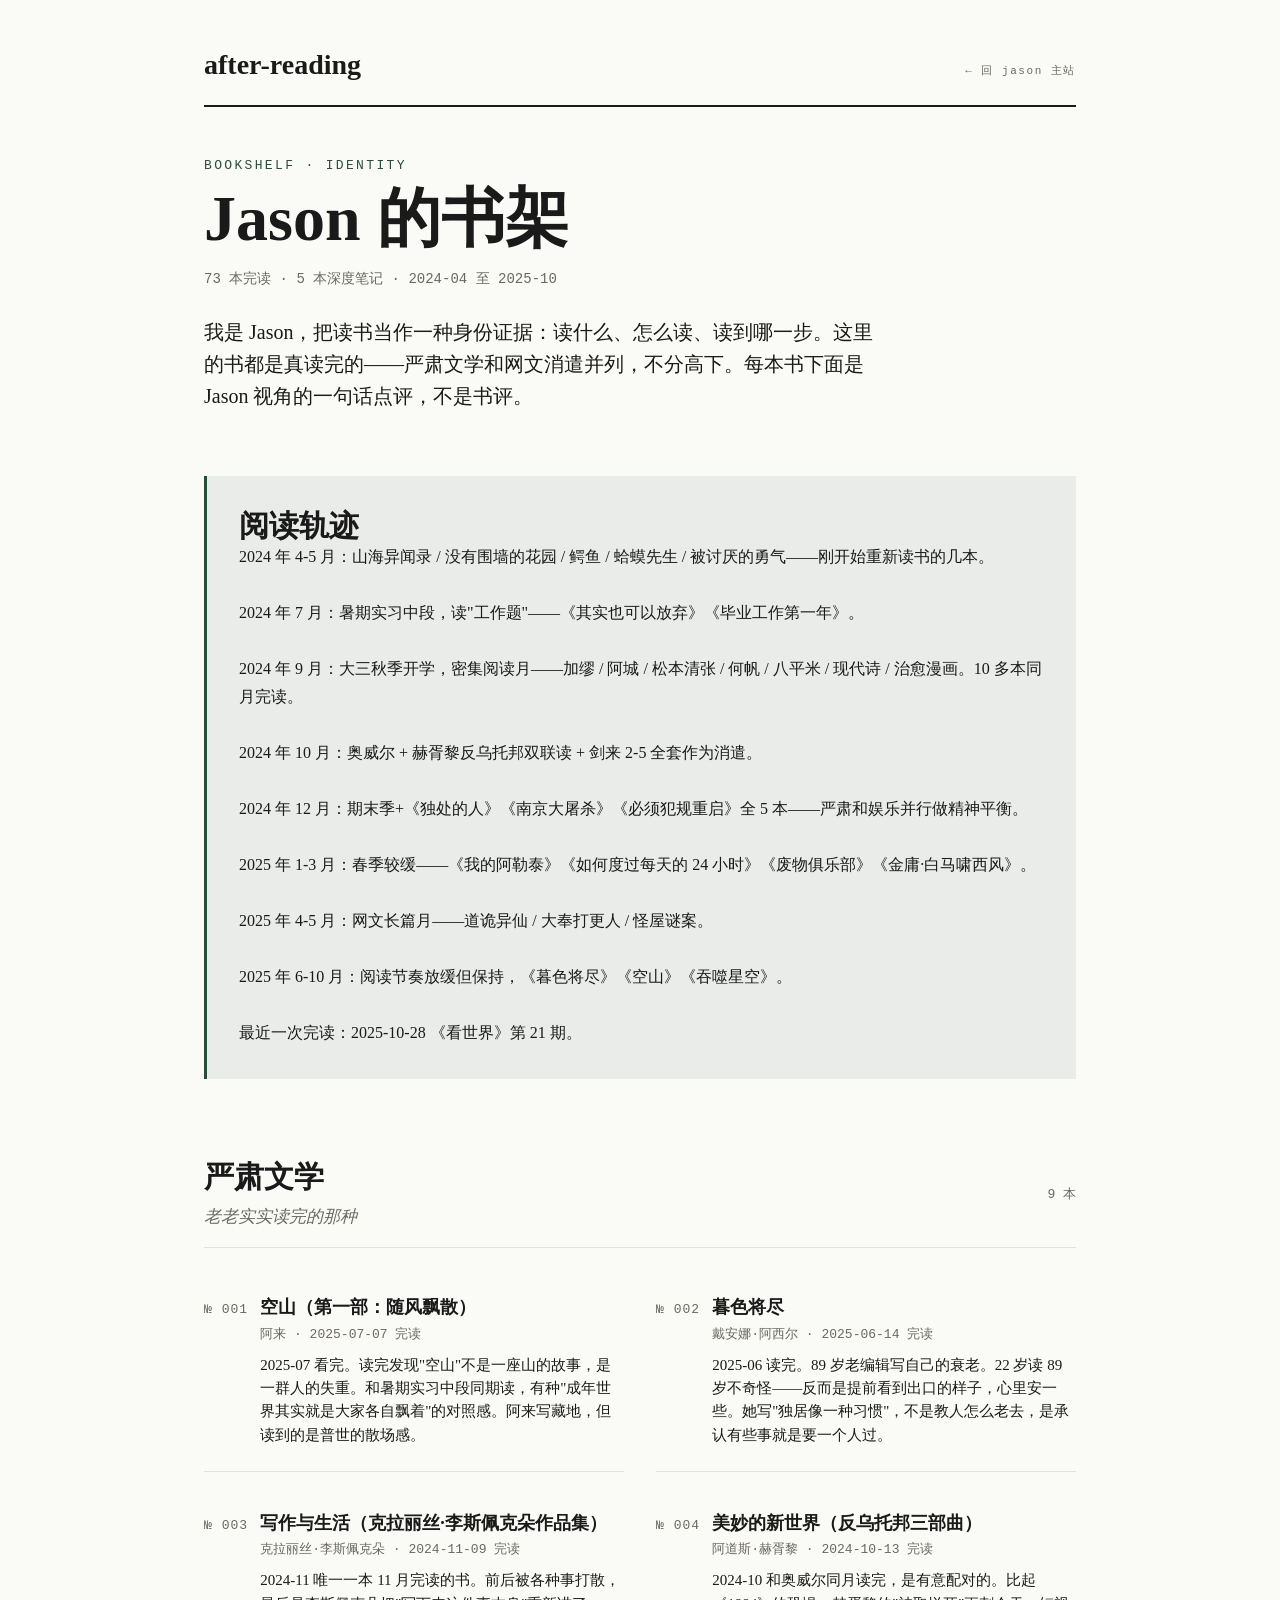
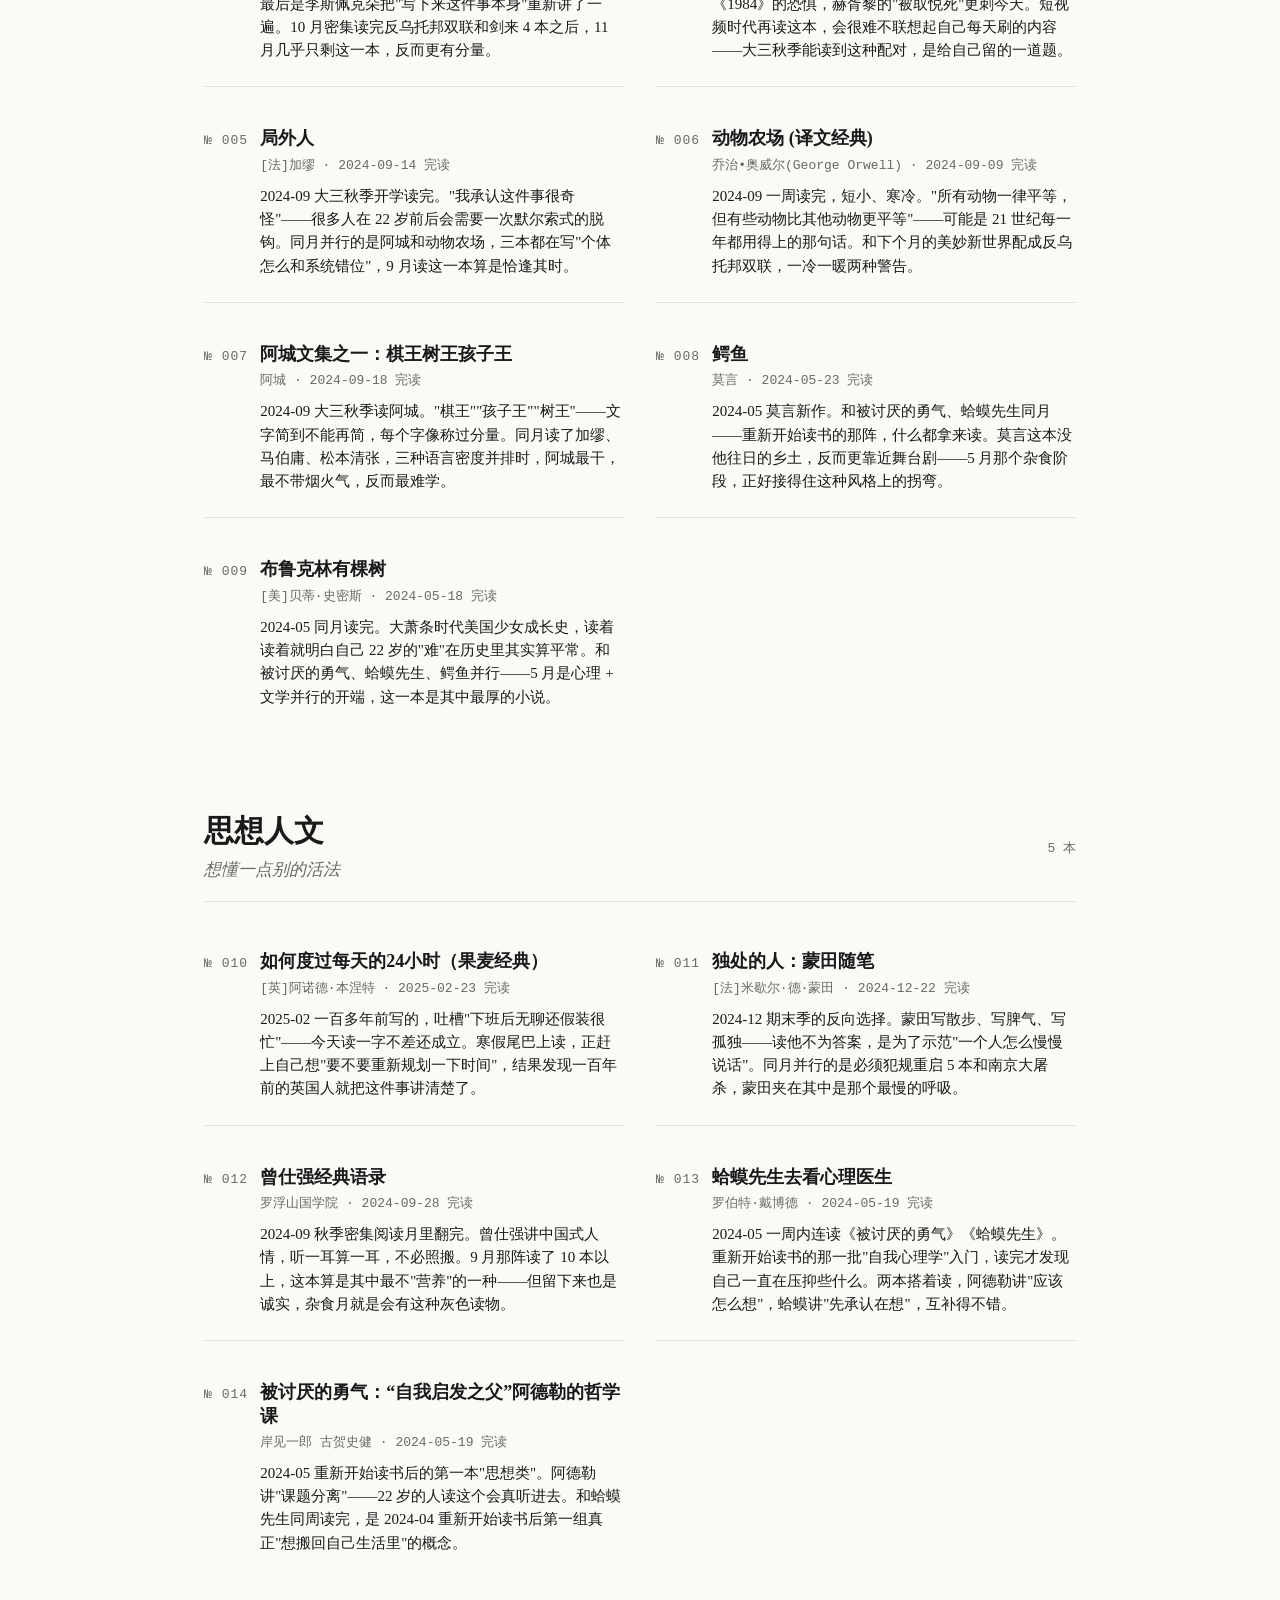
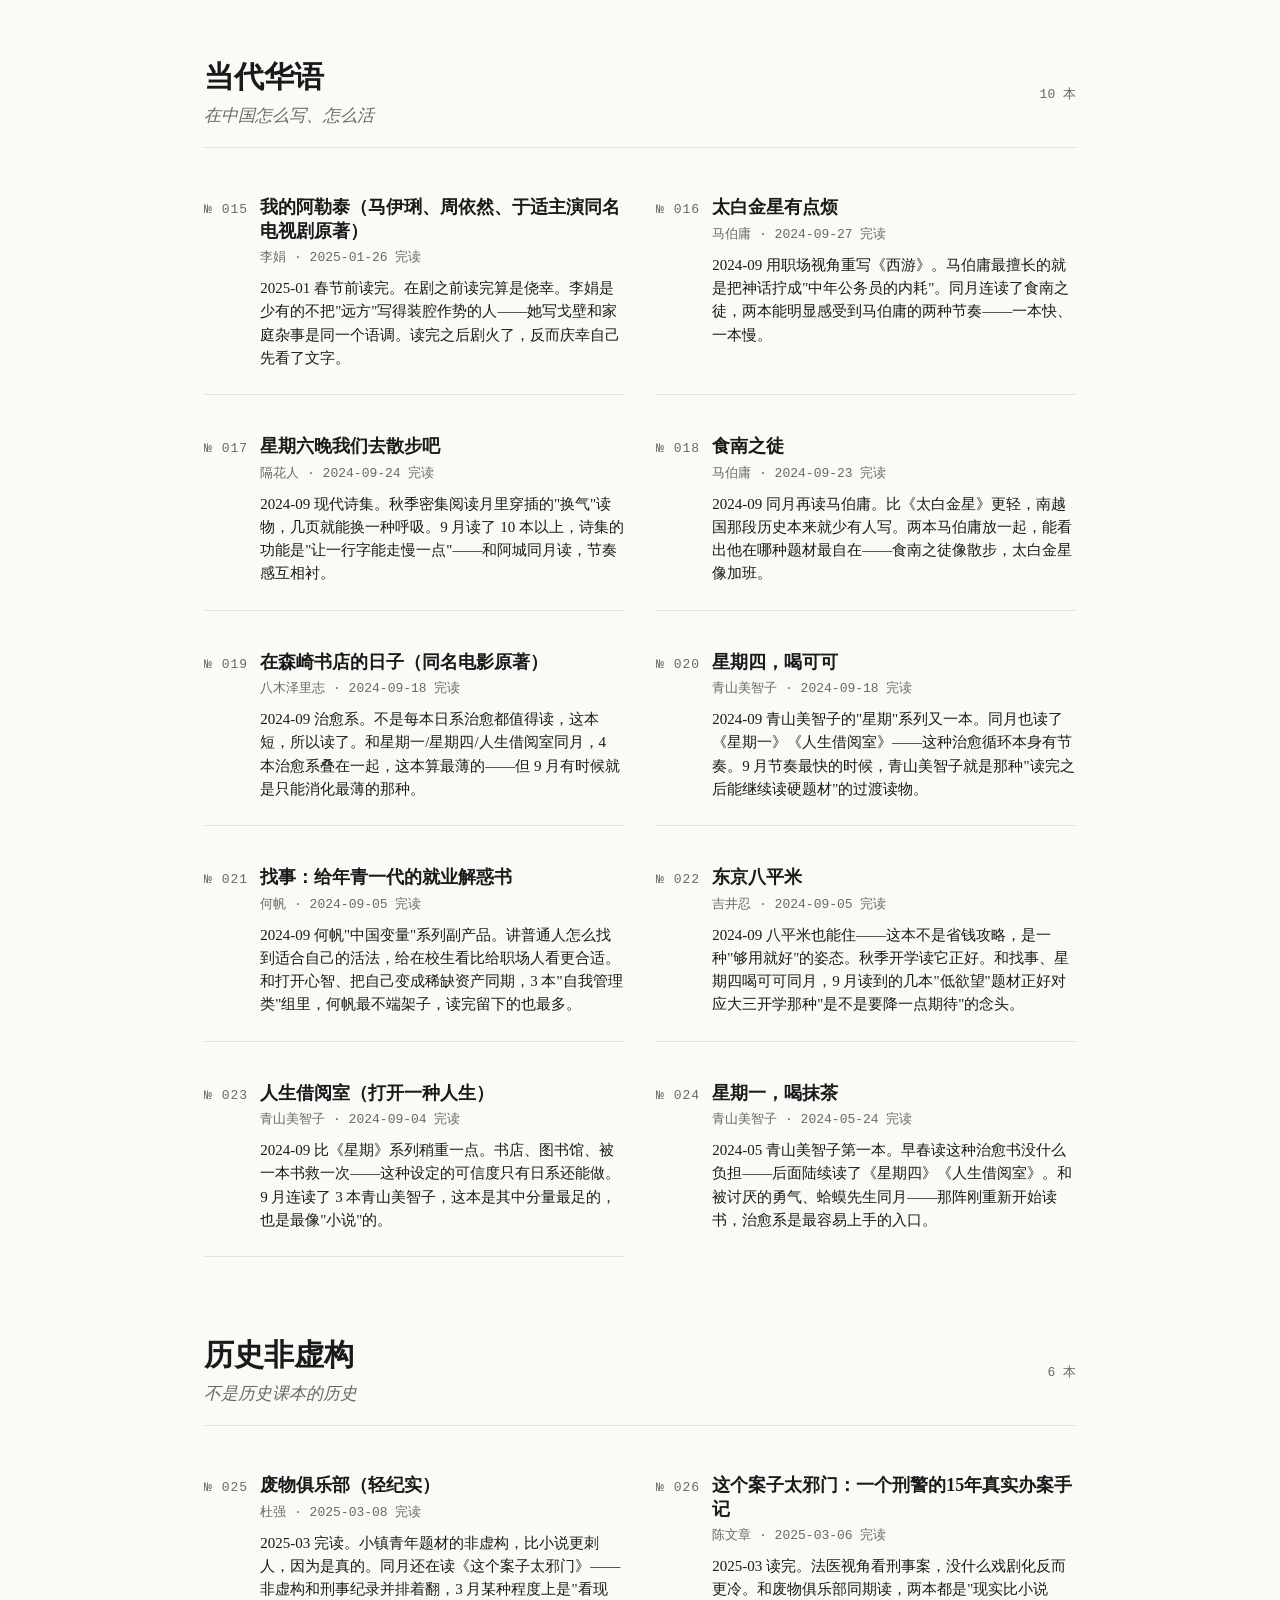
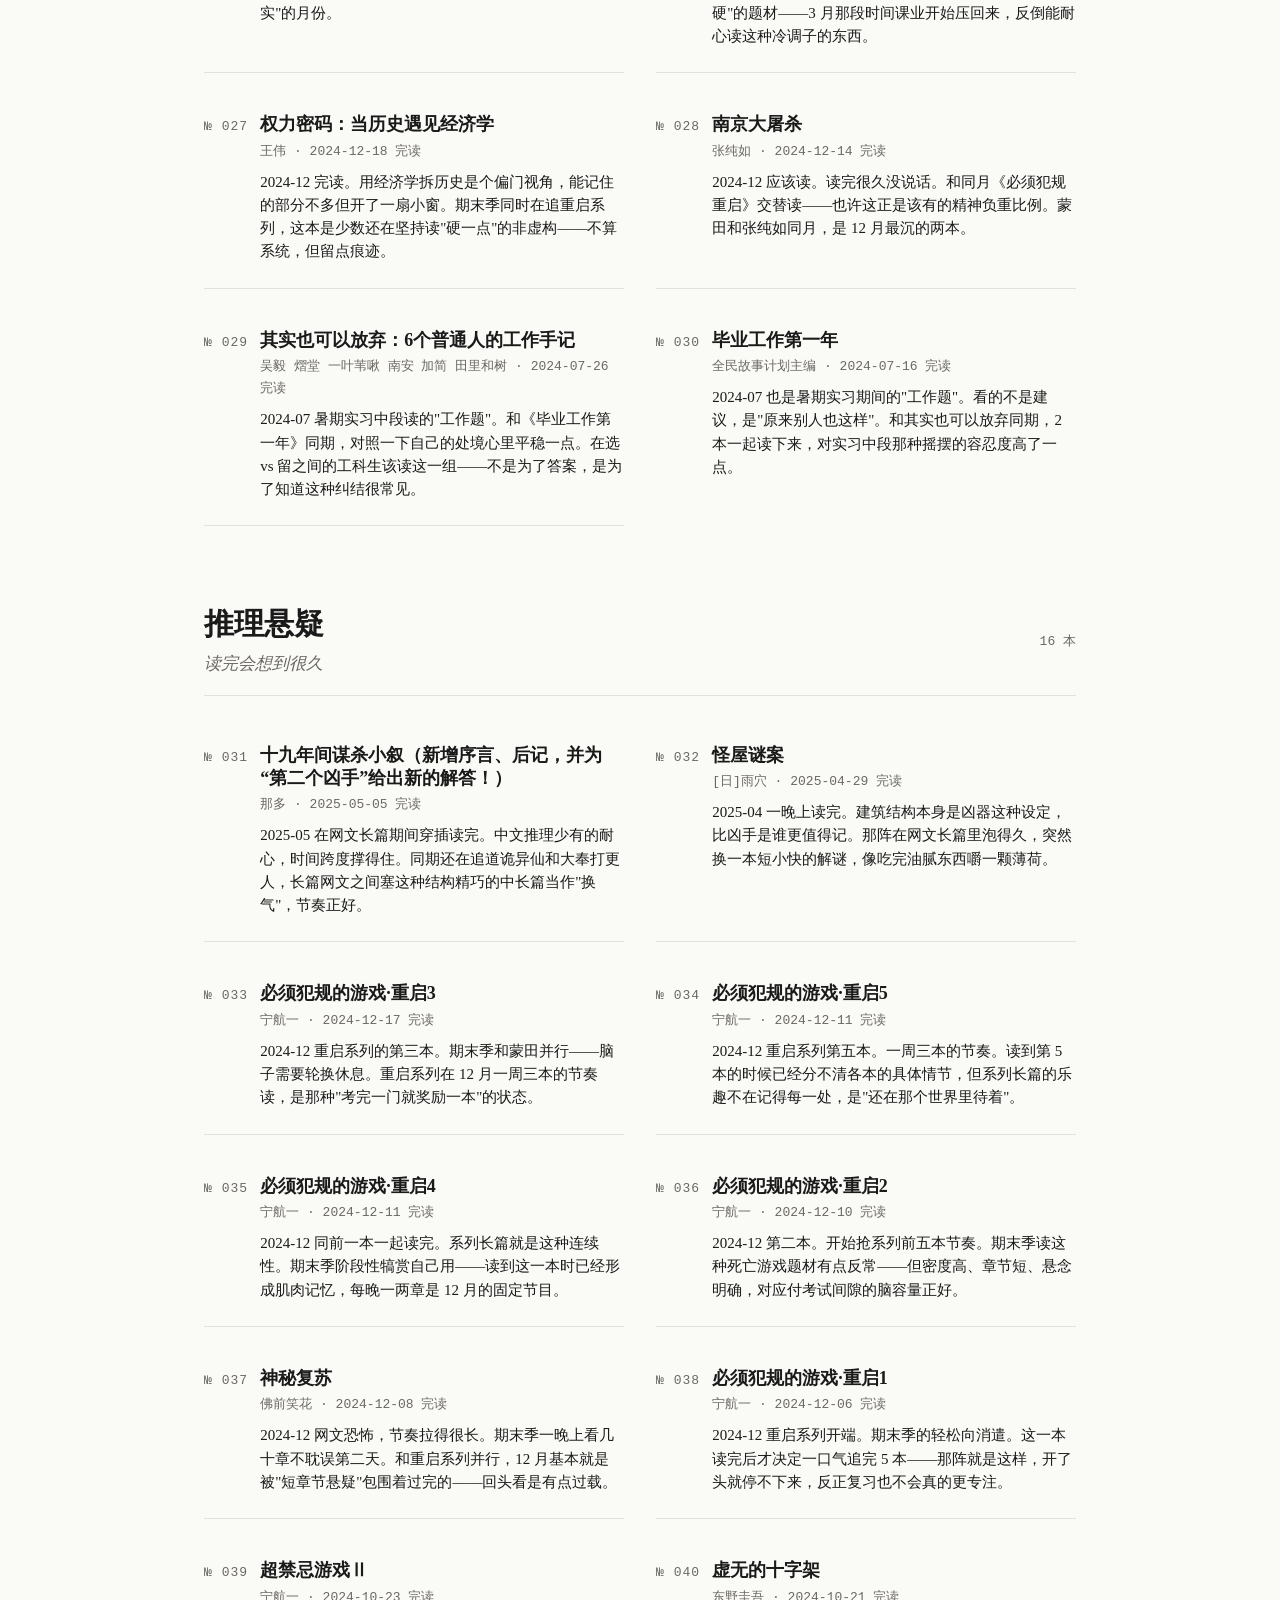
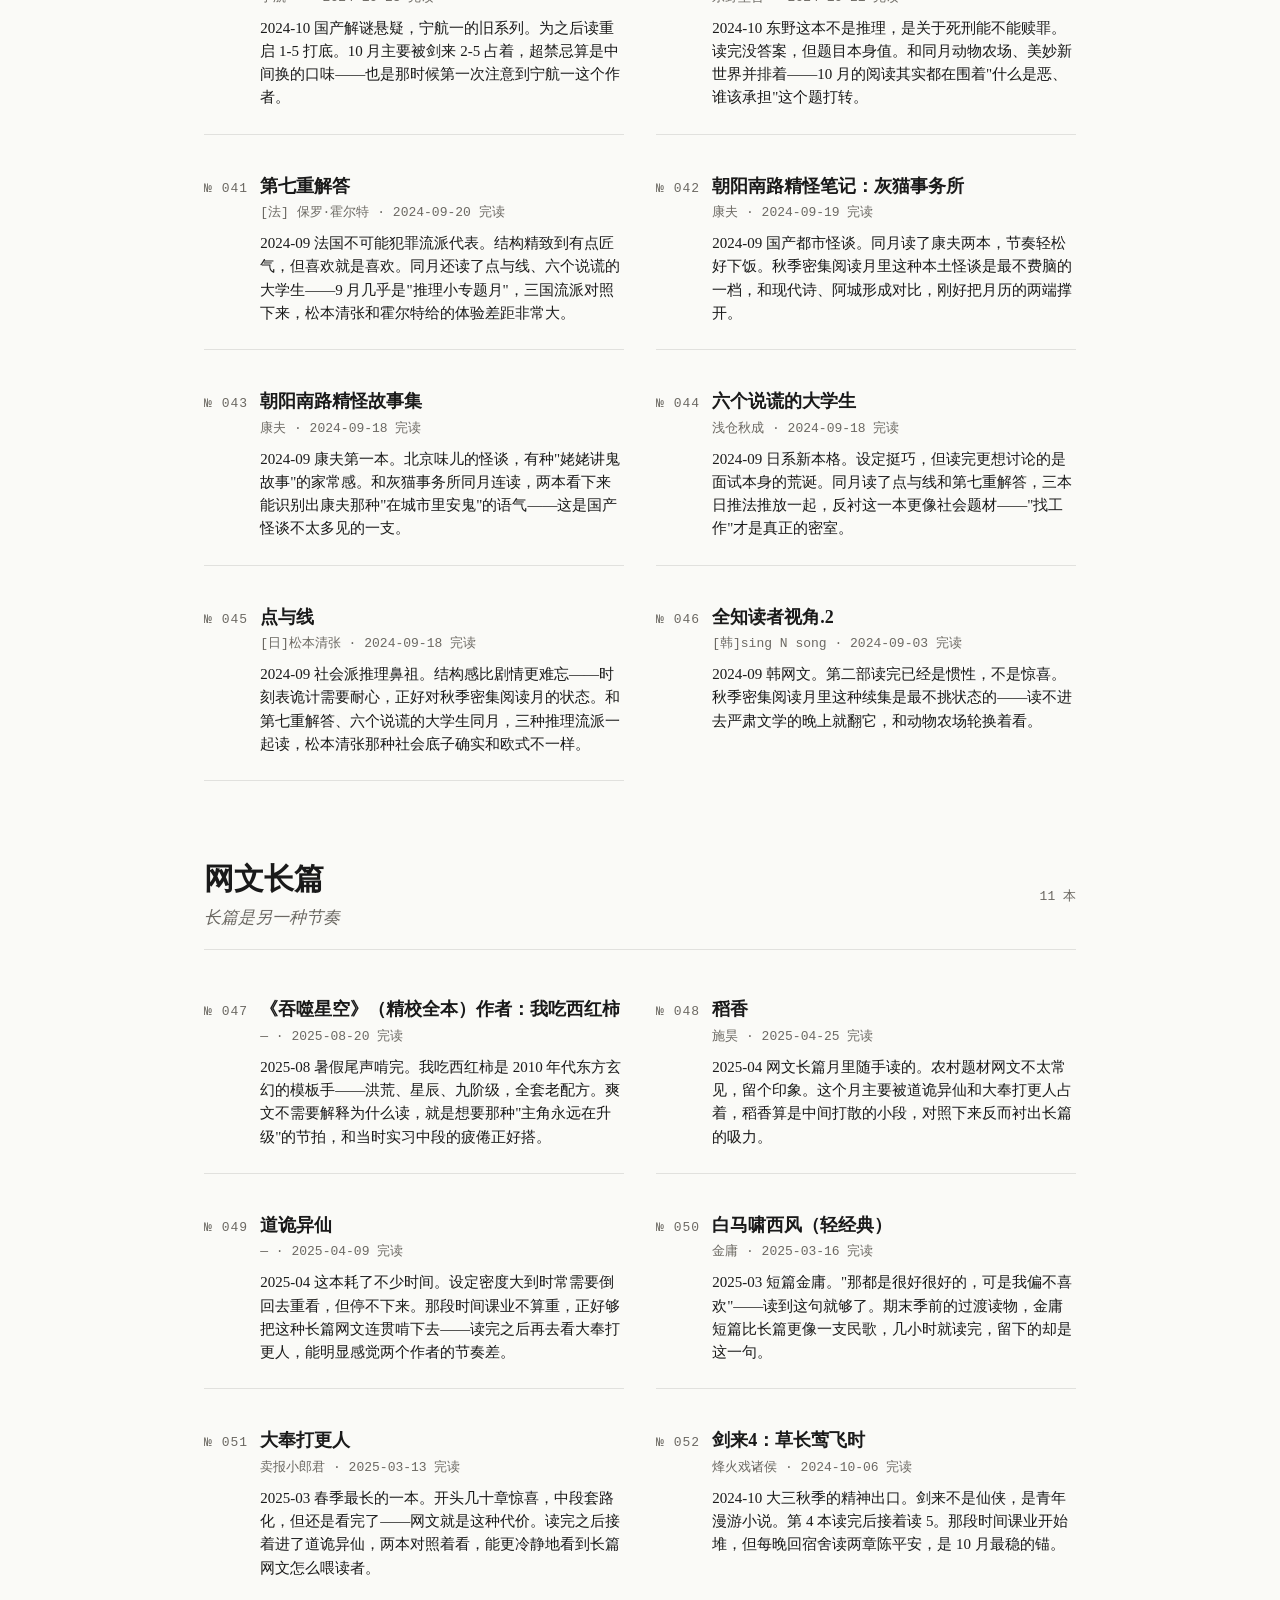
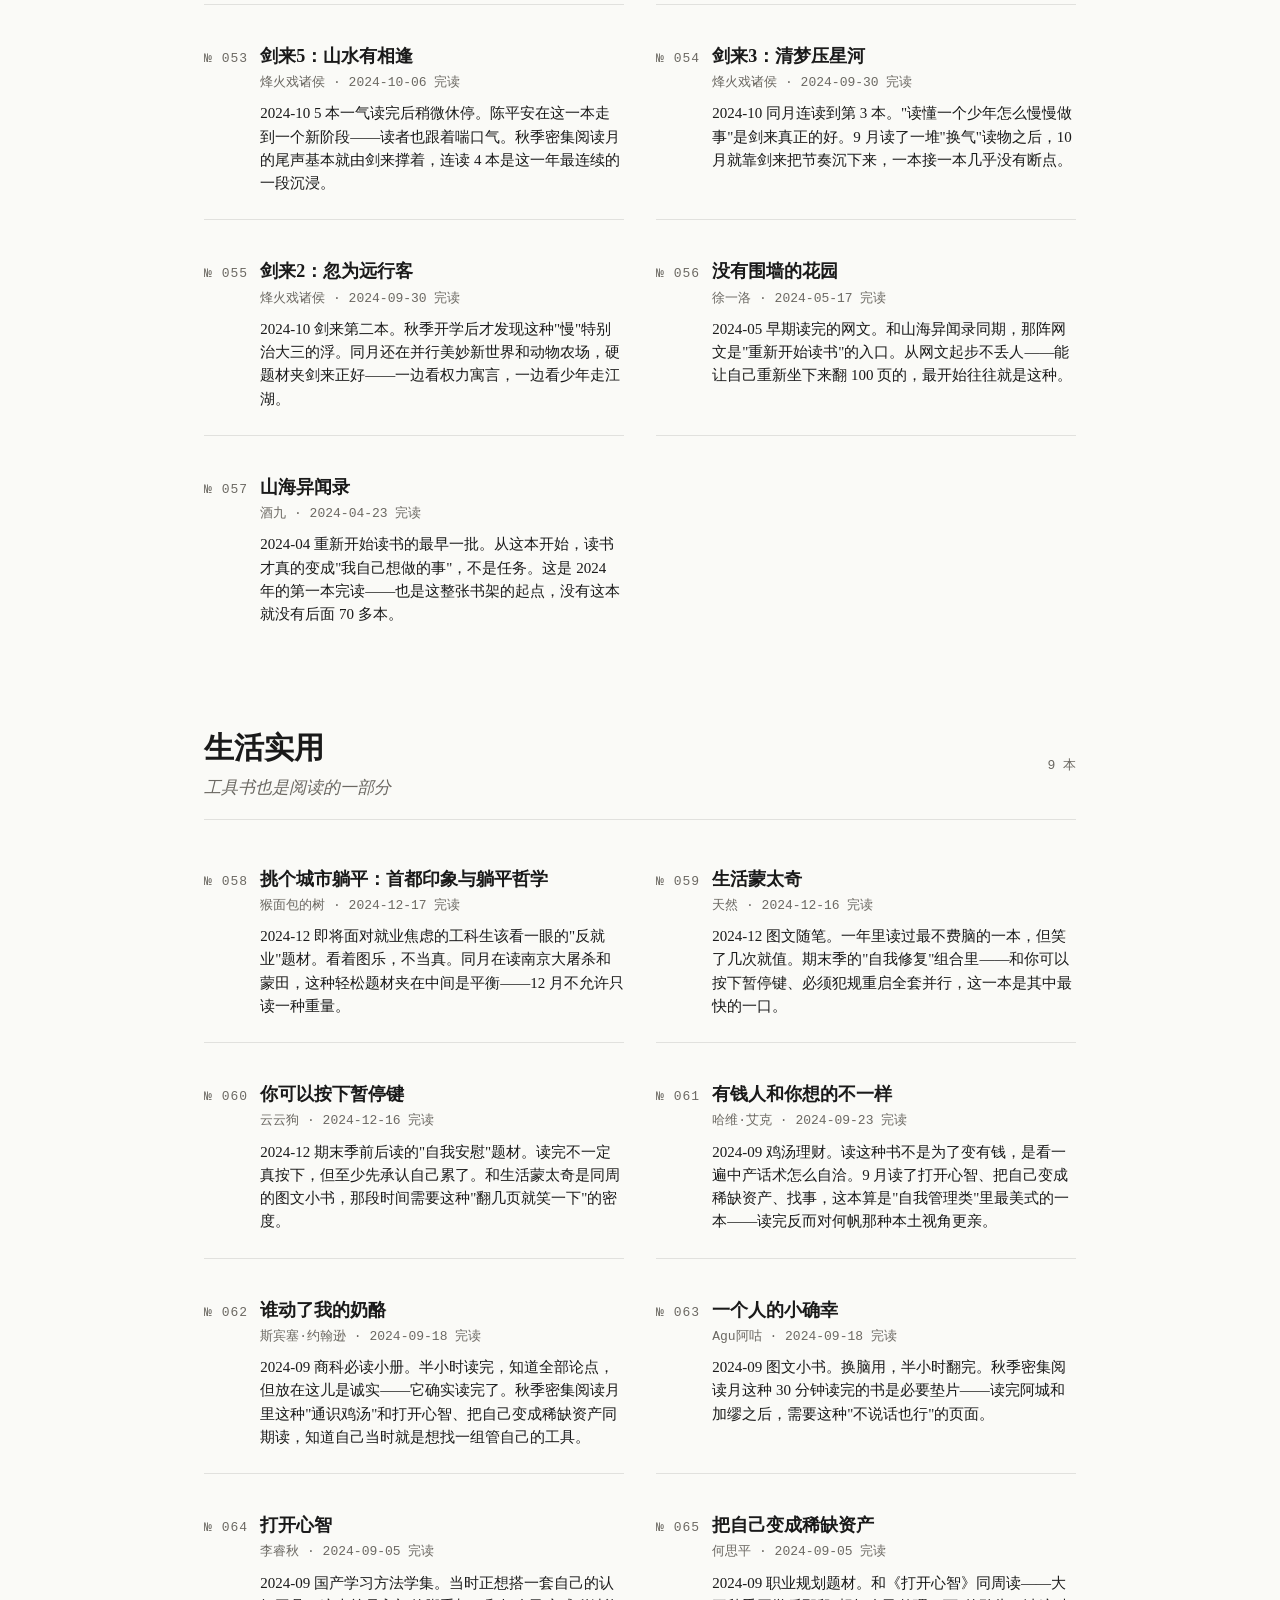
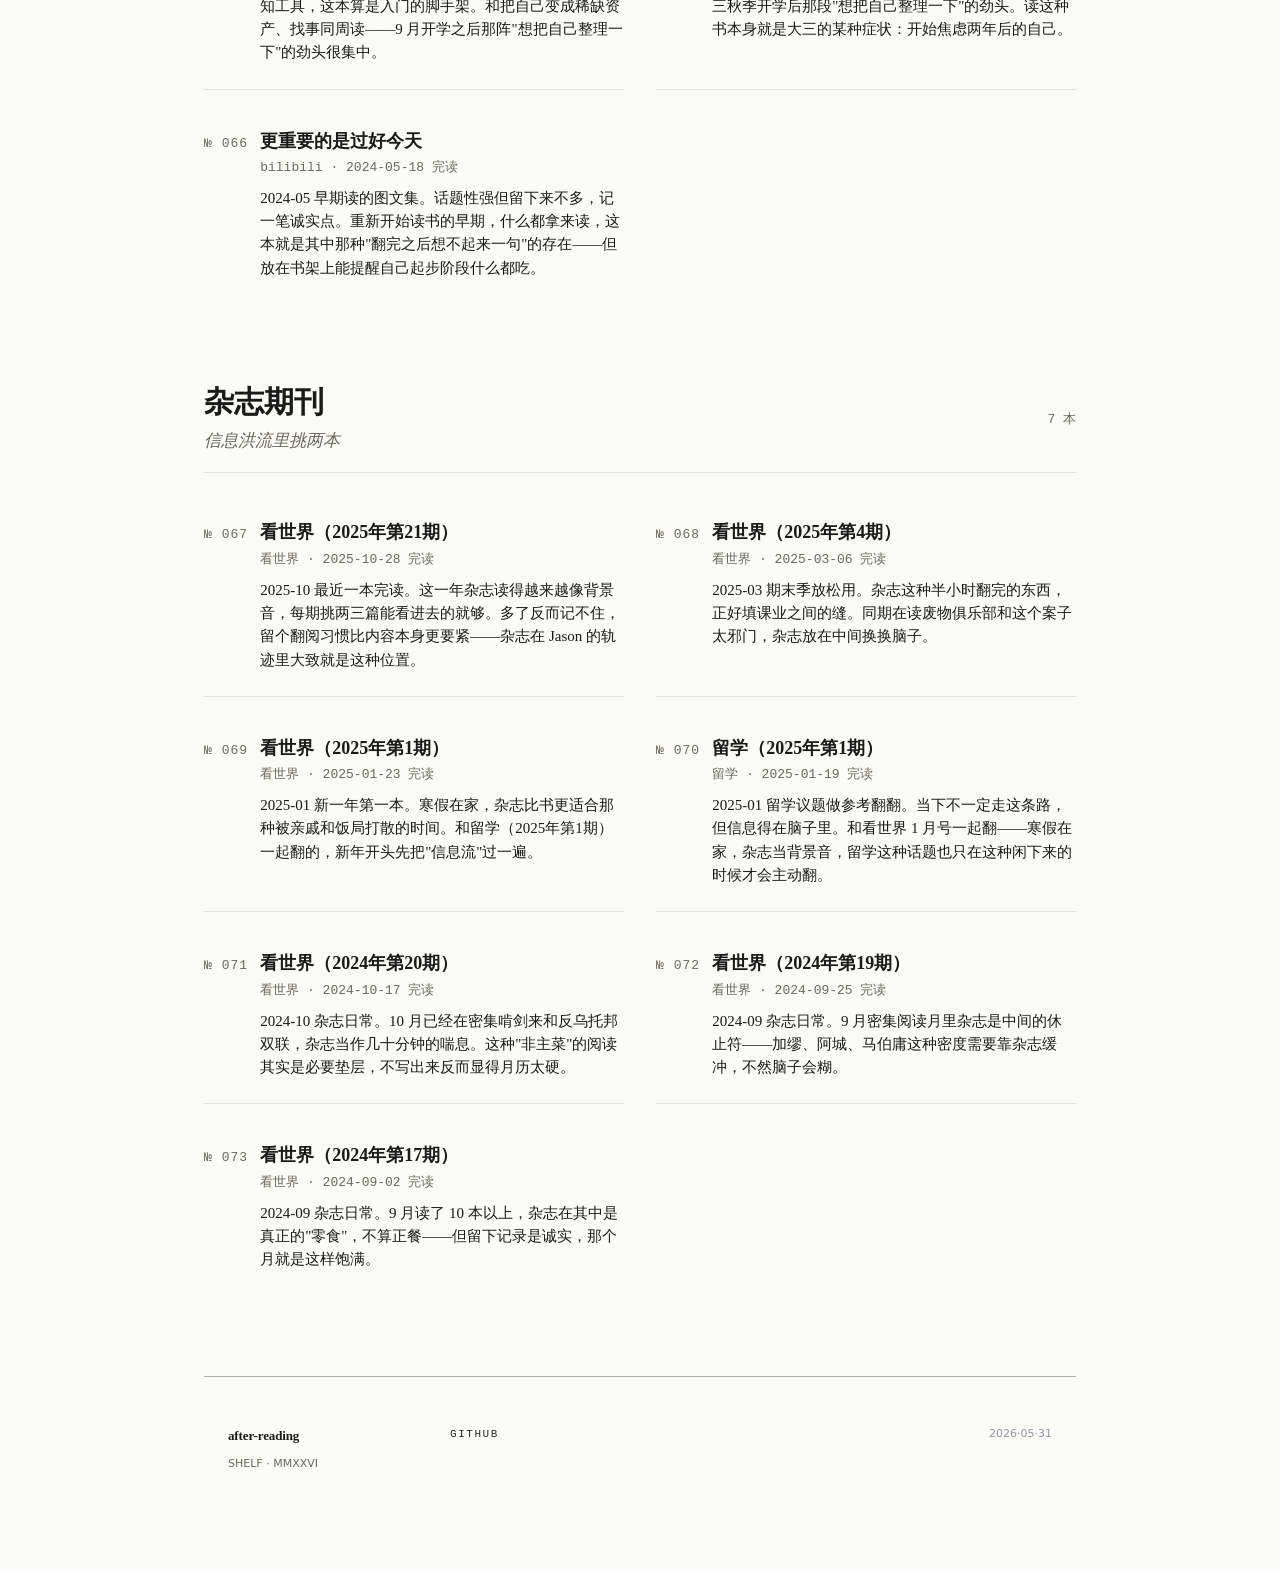
==== index.html @ c3bca343 "chore: weekly weread shelf sync (auto)" ====
<!doctype html>
<html lang="zh-CN">
<head>
  <meta charset="utf-8">
  <meta name="viewport" content="width=device-width, initial-scale=1">
  <title>Jason 的书架 · after-reading</title>
  <meta name="description" content="73 本完读书 · 5 本深度笔记 · 用阅读轨迹做自我表达">
  <link rel="stylesheet" href="assets/jx/tokens.css">
  <link rel="stylesheet" href="assets/jx/base.css">
  <link rel="stylesheet" href="assets/jx/components.css">
  <link rel="stylesheet" href="assets/style.css">
</head>
<body>
  <div class="shell">
    <header class="masthead">
      <h1 class="mast-title">after-reading</h1>
      <a class="jx-return-to-hub" href="https://estelledc.github.io/" rel="home">回 Jason 主站</a>
    </header>

    <section class="hero">
      <p class="eyebrow">Bookshelf · Identity</p>
      <h1 class="hero-title">Jason 的书架</h1>
      <p class="hero-lead">73 本完读 · 5 本深度笔记 · 2024-04 至 2025-10</p>
      <p class="hero-intro">我是 Jason，把读书当作一种身份证据：读什么、怎么读、读到哪一步。这里的书都是真读完的——严肃文学和网文消遣并列，不分高下。每本书下面是 Jason 视角的一句话点评，不是书评。</p>
    </section>

    <section class="timeline">
      <h2 class="section-title">阅读轨迹</h2>
      <p class="timeline-narrative">2024 年 4-5 月：山海异闻录 / 没有围墙的花园 / 鳄鱼 / 蛤蟆先生 / 被讨厌的勇气——刚开始重新读书的几本。

2024 年 7 月：暑期实习中段，读&quot;工作题&quot;——《其实也可以放弃》《毕业工作第一年》。

2024 年 9 月：大三秋季开学，密集阅读月——加缪 / 阿城 / 松本清张 / 何帆 / 八平米 / 现代诗 / 治愈漫画。10 多本同月完读。

2024 年 10 月：奥威尔 + 赫胥黎反乌托邦双联读 + 剑来 2-5 全套作为消遣。

2024 年 12 月：期末季+《独处的人》《南京大屠杀》《必须犯规重启》全 5 本——严肃和娱乐并行做精神平衡。

2025 年 1-3 月：春季较缓——《我的阿勒泰》《如何度过每天的 24 小时》《废物俱乐部》《金庸·白马啸西风》。

2025 年 4-5 月：网文长篇月——道诡异仙 / 大奉打更人 / 怪屋谜案。

2025 年 6-10 月：阅读节奏放缓但保持，《暮色将尽》《空山》《吞噬星空》。

最近一次完读：2025-10-28 《看世界》第 21 期。</p>
    </section>

    <section class="shelf-section" id="s-serious-fiction">
  <header class="section-head">
    <h2 class="section-title">严肃文学</h2>
    <p class="section-blurb">老老实实读完的那种</p>
    <p class="section-count">9 本</p>
  </header>
  <div class="book-grid">
    <article class="book" id="b-3300151063">
  <span class="book-num">№ 001</span>
  <div class="book-body">
    <h3 class="book-title">空山（第一部：随风飘散）</h3>
    <p class="book-meta">阿来 · 2025-07-07 完读</p>
    <p class="book-take">2025-07 看完。读完发现&quot;空山&quot;不是一座山的故事，是一群人的失重。和暑期实习中段同期读，有种&quot;成年世界其实就是大家各自飘着&quot;的对照感。阿来写藏地，但读到的是普世的散场感。</p>
  </div>
</article>
<article class="book" id="b-3300046359">
  <span class="book-num">№ 002</span>
  <div class="book-body">
    <h3 class="book-title">暮色将尽</h3>
    <p class="book-meta">戴安娜·阿西尔 · 2025-06-14 完读</p>
    <p class="book-take">2025-06 读完。89 岁老编辑写自己的衰老。22 岁读 89 岁不奇怪——反而是提前看到出口的样子，心里安一些。她写&quot;独居像一种习惯&quot;，不是教人怎么老去，是承认有些事就是要一个人过。</p>
  </div>
</article>
<article class="book" id="b-3300023306">
  <span class="book-num">№ 003</span>
  <div class="book-body">
    <h3 class="book-title">写作与生活（克拉丽丝·李斯佩克朵作品集）</h3>
    <p class="book-meta">克拉丽丝·李斯佩克朵 · 2024-11-09 完读</p>
    <p class="book-take">2024-11 唯一一本 11 月完读的书。前后被各种事打散，最后是李斯佩克朵把&quot;写下来这件事本身&quot;重新讲了一遍。10 月密集读完反乌托邦双联和剑来 4 本之后，11 月几乎只剩这一本，反而更有分量。</p>
  </div>
</article>
<article class="book" id="b-758889">
  <span class="book-num">№ 004</span>
  <div class="book-body">
    <h3 class="book-title">美妙的新世界（反乌托邦三部曲）</h3>
    <p class="book-meta">阿道斯·赫胥黎 · 2024-10-13 完读</p>
    <p class="book-take">2024-10 和奥威尔同月读完，是有意配对的。比起《1984》的恐惧，赫胥黎的&quot;被取悦死&quot;更刺今天。短视频时代再读这本，会很难不联想起自己每天刷的内容——大三秋季能读到这种配对，是给自己留的一道题。</p>
  </div>
</article>
<article class="book" id="b-29796456">
  <span class="book-num">№ 005</span>
  <div class="book-body">
    <h3 class="book-title">局外人</h3>
    <p class="book-meta">[法]加缪 · 2024-09-14 完读</p>
    <p class="book-take">2024-09 大三秋季开学读完。&quot;我承认这件事很奇怪&quot;——很多人在 22 岁前后会需要一次默尔索式的脱钩。同月并行的是阿城和动物农场，三本都在写&quot;个体怎么和系统错位&quot;，9 月读这一本算是恰逢其时。</p>
  </div>
</article>
<article class="book" id="b-CB_A4724d25Y0WN6qd6on4g12BM">
  <span class="book-num">№ 006</span>
  <div class="book-body">
    <h3 class="book-title">动物农场 (译文经典)</h3>
    <p class="book-meta">乔治•奥威尔(George Orwell) · 2024-09-09 完读</p>
    <p class="book-take">2024-09 一周读完，短小、寒冷。&quot;所有动物一律平等，但有些动物比其他动物更平等&quot;——可能是 21 世纪每一年都用得上的那句话。和下个月的美妙新世界配成反乌托邦双联，一冷一暖两种警告。</p>
  </div>
</article>
<article class="book" id="b-3300004347">
  <span class="book-num">№ 007</span>
  <div class="book-body">
    <h3 class="book-title">阿城文集之一：棋王树王孩子王</h3>
    <p class="book-meta">阿城 · 2024-09-18 完读</p>
    <p class="book-take">2024-09 大三秋季读阿城。&quot;棋王&quot;&quot;孩子王&quot;&quot;树王&quot;——文字简到不能再简，每个字像称过分量。同月读了加缪、马伯庸、松本清张，三种语言密度并排时，阿城最干，最不带烟火气，反而最难学。</p>
  </div>
</article>
<article class="book" id="b-3300100096">
  <span class="book-num">№ 008</span>
  <div class="book-body">
    <h3 class="book-title">鳄鱼</h3>
    <p class="book-meta">莫言 · 2024-05-23 完读</p>
    <p class="book-take">2024-05 莫言新作。和被讨厌的勇气、蛤蟆先生同月——重新开始读书的那阵，什么都拿来读。莫言这本没他往日的乡土，反而更靠近舞台剧——5 月那个杂食阶段，正好接得住这种风格上的拐弯。</p>
  </div>
</article>
<article class="book" id="b-3300048239">
  <span class="book-num">№ 009</span>
  <div class="book-body">
    <h3 class="book-title">布鲁克林有棵树</h3>
    <p class="book-meta">[美]贝蒂·史密斯 · 2024-05-18 完读</p>
    <p class="book-take">2024-05 同月读完。大萧条时代美国少女成长史，读着读着就明白自己 22 岁的&quot;难&quot;在历史里其实算平常。和被讨厌的勇气、蛤蟆先生、鳄鱼并行——5 月是心理 + 文学并行的开端，这一本是其中最厚的小说。</p>
  </div>
</article>
  </div>
</section>

<section class="shelf-section" id="s-thought">
  <header class="section-head">
    <h2 class="section-title">思想人文</h2>
    <p class="section-blurb">想懂一点别的活法</p>
    <p class="section-count">5 本</p>
  </header>
  <div class="book-grid">
    <article class="book" id="b-3300119237">
  <span class="book-num">№ 010</span>
  <div class="book-body">
    <h3 class="book-title">如何度过每天的24小时（果麦经典）</h3>
    <p class="book-meta">[英]阿诺德·本涅特 · 2025-02-23 完读</p>
    <p class="book-take">2025-02 一百多年前写的，吐槽&quot;下班后无聊还假装很忙&quot;——今天读一字不差还成立。寒假尾巴上读，正赶上自己想&quot;要不要重新规划一下时间&quot;，结果发现一百年前的英国人就把这件事讲清楚了。</p>
  </div>
</article>
<article class="book" id="b-3300109074">
  <span class="book-num">№ 011</span>
  <div class="book-body">
    <h3 class="book-title">独处的人：蒙田随笔</h3>
    <p class="book-meta">[法]米歇尔·德·蒙田 · 2024-12-22 完读</p>
    <p class="book-take">2024-12 期末季的反向选择。蒙田写散步、写脾气、写孤独——读他不为答案，是为了示范&quot;一个人怎么慢慢说话&quot;。同月并行的是必须犯规重启 5 本和南京大屠杀，蒙田夹在其中是那个最慢的呼吸。</p>
  </div>
</article>
<article class="book" id="b-27571372">
  <span class="book-num">№ 012</span>
  <div class="book-body">
    <h3 class="book-title">曾仕强经典语录</h3>
    <p class="book-meta">罗浮山国学院 · 2024-09-28 完读</p>
    <p class="book-take">2024-09 秋季密集阅读月里翻完。曾仕强讲中国式人情，听一耳算一耳，不必照搬。9 月那阵读了 10 本以上，这本算是其中最不&quot;营养&quot;的一种——但留下来也是诚实，杂食月就是会有这种灰色读物。</p>
  </div>
</article>
<article class="book" id="b-35551088">
  <span class="book-num">№ 013</span>
  <div class="book-body">
    <h3 class="book-title">蛤蟆先生去看心理医生</h3>
    <p class="book-meta">罗伯特·戴博德 · 2024-05-19 完读</p>
    <p class="book-take">2024-05 一周内连读《被讨厌的勇气》《蛤蟆先生》。重新开始读书的那一批&quot;自我心理学&quot;入门，读完才发现自己一直在压抑些什么。两本搭着读，阿德勒讲&quot;应该怎么想&quot;，蛤蟆讲&quot;先承认在想&quot;，互补得不错。</p>
  </div>
</article>
<article class="book" id="b-25615385">
  <span class="book-num">№ 014</span>
  <div class="book-body">
    <h3 class="book-title">被讨厌的勇气：“自我启发之父”阿德勒的哲学课</h3>
    <p class="book-meta">岸见一郎 古贺史健 · 2024-05-19 完读</p>
    <p class="book-take">2024-05 重新开始读书后的第一本&quot;思想类&quot;。阿德勒讲&quot;课题分离&quot;——22 岁的人读这个会真听进去。和蛤蟆先生同周读完，是 2024-04 重新开始读书后第一组真正&quot;想搬回自己生活里&quot;的概念。</p>
  </div>
</article>
  </div>
</section>

<section class="shelf-section" id="s-contemporary-chinese">
  <header class="section-head">
    <h2 class="section-title">当代华语</h2>
    <p class="section-blurb">在中国怎么写、怎么活</p>
    <p class="section-count">10 本</p>
  </header>
  <div class="book-grid">
    <article class="book" id="b-3300020163">
  <span class="book-num">№ 015</span>
  <div class="book-body">
    <h3 class="book-title">我的阿勒泰（马伊琍、周依然、于适主演同名电视剧原著）</h3>
    <p class="book-meta">李娟 · 2025-01-26 完读</p>
    <p class="book-take">2025-01 春节前读完。在剧之前读完算是侥幸。李娟是少有的不把&quot;远方&quot;写得装腔作势的人——她写戈壁和家庭杂事是同一个语调。读完之后剧火了，反而庆幸自己先看了文字。</p>
  </div>
</article>
<article class="book" id="b-3300072295">
  <span class="book-num">№ 016</span>
  <div class="book-body">
    <h3 class="book-title">太白金星有点烦</h3>
    <p class="book-meta">马伯庸 · 2024-09-27 完读</p>
    <p class="book-take">2024-09 用职场视角重写《西游》。马伯庸最擅长的就是把神话拧成&quot;中年公务员的内耗&quot;。同月连读了食南之徒，两本能明显感受到马伯庸的两种节奏——一本快、一本慢。</p>
  </div>
</article>
<article class="book" id="b-3300054377">
  <span class="book-num">№ 017</span>
  <div class="book-body">
    <h3 class="book-title">星期六晚我们去散步吧</h3>
    <p class="book-meta">隔花人  · 2024-09-24 完读</p>
    <p class="book-take">2024-09 现代诗集。秋季密集阅读月里穿插的&quot;换气&quot;读物，几页就能换一种呼吸。9 月读了 10 本以上，诗集的功能是&quot;让一行字能走慢一点&quot;——和阿城同月读，节奏感互相衬。</p>
  </div>
</article>
<article class="book" id="b-3300103361">
  <span class="book-num">№ 018</span>
  <div class="book-body">
    <h3 class="book-title">食南之徒</h3>
    <p class="book-meta">马伯庸 · 2024-09-23 完读</p>
    <p class="book-take">2024-09 同月再读马伯庸。比《太白金星》更轻，南越国那段历史本来就少有人写。两本马伯庸放一起，能看出他在哪种题材最自在——食南之徒像散步，太白金星像加班。</p>
  </div>
</article>
<article class="book" id="b-3300055092">
  <span class="book-num">№ 019</span>
  <div class="book-body">
    <h3 class="book-title">在森崎书店的日子（同名电影原著）</h3>
    <p class="book-meta">八木泽里志 · 2024-09-18 完读</p>
    <p class="book-take">2024-09 治愈系。不是每本日系治愈都值得读，这本短，所以读了。和星期一/星期四/人生借阅室同月，4 本治愈系叠在一起，这本算最薄的——但 9 月有时候就是只能消化最薄的那种。</p>
  </div>
</article>
<article class="book" id="b-3300027273">
  <span class="book-num">№ 020</span>
  <div class="book-body">
    <h3 class="book-title">星期四，喝可可</h3>
    <p class="book-meta">青山美智子 · 2024-09-18 完读</p>
    <p class="book-take">2024-09 青山美智子的&quot;星期&quot;系列又一本。同月也读了《星期一》《人生借阅室》——这种治愈循环本身有节奏。9 月节奏最快的时候，青山美智子就是那种&quot;读完之后能继续读硬题材&quot;的过渡读物。</p>
  </div>
</article>
<article class="book" id="b-3300070827">
  <span class="book-num">№ 021</span>
  <div class="book-body">
    <h3 class="book-title">找事：给年青一代的就业解惑书</h3>
    <p class="book-meta">何帆 · 2024-09-05 完读</p>
    <p class="book-take">2024-09 何帆&quot;中国变量&quot;系列副产品。讲普通人怎么找到适合自己的活法，给在校生看比给职场人看更合适。和打开心智、把自己变成稀缺资产同期，3 本&quot;自我管理类&quot;组里，何帆最不端架子，读完留下的也最多。</p>
  </div>
</article>
<article class="book" id="b-3300063647">
  <span class="book-num">№ 022</span>
  <div class="book-body">
    <h3 class="book-title">东京八平米</h3>
    <p class="book-meta">吉井忍 · 2024-09-05 完读</p>
    <p class="book-take">2024-09 八平米也能住——这本不是省钱攻略，是一种&quot;够用就好&quot;的姿态。秋季开学读它正好。和找事、星期四喝可可同月，9 月读到的几本&quot;低欲望&quot;题材正好对应大三开学那种&quot;是不是要降一点期待&quot;的念头。</p>
  </div>
</article>
<article class="book" id="b-3300056657">
  <span class="book-num">№ 023</span>
  <div class="book-body">
    <h3 class="book-title">人生借阅室（打开一种人生）</h3>
    <p class="book-meta">青山美智子 · 2024-09-04 完读</p>
    <p class="book-take">2024-09 比《星期》系列稍重一点。书店、图书馆、被一本书救一次——这种设定的可信度只有日系还能做。9 月连读了 3 本青山美智子，这本是其中分量最足的，也是最像&quot;小说&quot;的。</p>
  </div>
</article>
<article class="book" id="b-3300061190">
  <span class="book-num">№ 024</span>
  <div class="book-body">
    <h3 class="book-title">星期一，喝抹茶</h3>
    <p class="book-meta">青山美智子 · 2024-05-24 完读</p>
    <p class="book-take">2024-05 青山美智子第一本。早春读这种治愈书没什么负担——后面陆续读了《星期四》《人生借阅室》。和被讨厌的勇气、蛤蟆先生同月——那阵刚重新开始读书，治愈系是最容易上手的入口。</p>
  </div>
</article>
  </div>
</section>

<section class="shelf-section" id="s-history-nonfiction">
  <header class="section-head">
    <h2 class="section-title">历史非虚构</h2>
    <p class="section-blurb">不是历史课本的历史</p>
    <p class="section-count">6 本</p>
  </header>
  <div class="book-grid">
    <article class="book" id="b-3300135214">
  <span class="book-num">№ 025</span>
  <div class="book-body">
    <h3 class="book-title">废物俱乐部（轻纪实）</h3>
    <p class="book-meta">杜强 · 2025-03-08 完读</p>
    <p class="book-take">2025-03 完读。小镇青年题材的非虚构，比小说更刺人，因为是真的。同月还在读《这个案子太邪门》——非虚构和刑事纪录并排着翻，3 月某种程度上是&quot;看现实&quot;的月份。</p>
  </div>
</article>
<article class="book" id="b-3300134437">
  <span class="book-num">№ 026</span>
  <div class="book-body">
    <h3 class="book-title">这个案子太邪门：一个刑警的15年真实办案手记</h3>
    <p class="book-meta">陈文章 · 2025-03-06 完读</p>
    <p class="book-take">2025-03 读完。法医视角看刑事案，没什么戏剧化反而更冷。和废物俱乐部同期读，两本都是&quot;现实比小说硬&quot;的题材——3 月那段时间课业开始压回来，反倒能耐心读这种冷调子的东西。</p>
  </div>
</article>
<article class="book" id="b-23552633">
  <span class="book-num">№ 027</span>
  <div class="book-body">
    <h3 class="book-title">权力密码：当历史遇见经济学</h3>
    <p class="book-meta">王伟 · 2024-12-18 完读</p>
    <p class="book-take">2024-12 完读。用经济学拆历史是个偏门视角，能记住的部分不多但开了一扇小窗。期末季同时在追重启系列，这本是少数还在坚持读&quot;硬一点&quot;的非虚构——不算系统，但留点痕迹。</p>
  </div>
</article>
<article class="book" id="b-718151">
  <span class="book-num">№ 028</span>
  <div class="book-body">
    <h3 class="book-title">南京大屠杀</h3>
    <p class="book-meta">张纯如 · 2024-12-14 完读</p>
    <p class="book-take">2024-12 应该读。读完很久没说话。和同月《必须犯规重启》交替读——也许这正是该有的精神负重比例。蒙田和张纯如同月，是 12 月最沉的两本。</p>
  </div>
</article>
<article class="book" id="b-3300098278">
  <span class="book-num">№ 029</span>
  <div class="book-body">
    <h3 class="book-title">其实也可以放弃：6个普通人的工作手记</h3>
    <p class="book-meta">吴毅 熠堂 一叶苇啾 南安 加简 田里和树 · 2024-07-26 完读</p>
    <p class="book-take">2024-07 暑期实习中段读的&quot;工作题&quot;。和《毕业工作第一年》同期，对照一下自己的处境心里平稳一点。在选 vs 留之间的工科生该读这一组——不是为了答案，是为了知道这种纠结很常见。</p>
  </div>
</article>
<article class="book" id="b-3300099005">
  <span class="book-num">№ 030</span>
  <div class="book-body">
    <h3 class="book-title">毕业工作第一年</h3>
    <p class="book-meta">全民故事计划主编 · 2024-07-16 完读</p>
    <p class="book-take">2024-07 也是暑期实习期间的&quot;工作题&quot;。看的不是建议，是&quot;原来别人也这样&quot;。和其实也可以放弃同期，2 本一起读下来，对实习中段那种摇摆的容忍度高了一点。</p>
  </div>
</article>
  </div>
</section>

<section class="shelf-section" id="s-mystery">
  <header class="section-head">
    <h2 class="section-title">推理悬疑</h2>
    <p class="section-blurb">读完会想到很久</p>
    <p class="section-count">16 本</p>
  </header>
  <div class="book-grid">
    <article class="book" id="b-3300143316">
  <span class="book-num">№ 031</span>
  <div class="book-body">
    <h3 class="book-title">十九年间谋杀小叙（新增序言、后记，并为“第二个凶手”给出新的解答！）</h3>
    <p class="book-meta">那多 · 2025-05-05 完读</p>
    <p class="book-take">2025-05 在网文长篇期间穿插读完。中文推理少有的耐心，时间跨度撑得住。同期还在追道诡异仙和大奉打更人，长篇网文之间塞这种结构精巧的中长篇当作&quot;换气&quot;，节奏正好。</p>
  </div>
</article>
<article class="book" id="b-3300071077">
  <span class="book-num">№ 032</span>
  <div class="book-body">
    <h3 class="book-title">怪屋谜案</h3>
    <p class="book-meta">[日]雨穴 · 2025-04-29 完读</p>
    <p class="book-take">2025-04 一晚上读完。建筑结构本身是凶器这种设定，比凶手是谁更值得记。那阵在网文长篇里泡得久，突然换一本短小快的解谜，像吃完油腻东西嚼一颗薄荷。</p>
  </div>
</article>
<article class="book" id="b-3300121146">
  <span class="book-num">№ 033</span>
  <div class="book-body">
    <h3 class="book-title">必须犯规的游戏·重启3</h3>
    <p class="book-meta">宁航一 · 2024-12-17 完读</p>
    <p class="book-take">2024-12 重启系列的第三本。期末季和蒙田并行——脑子需要轮换休息。重启系列在 12 月一周三本的节奏读，是那种&quot;考完一门就奖励一本&quot;的状态。</p>
  </div>
</article>
<article class="book" id="b-3300121144">
  <span class="book-num">№ 034</span>
  <div class="book-body">
    <h3 class="book-title">必须犯规的游戏·重启5</h3>
    <p class="book-meta">宁航一 · 2024-12-11 完读</p>
    <p class="book-take">2024-12 重启系列第五本。一周三本的节奏。读到第 5 本的时候已经分不清各本的具体情节，但系列长篇的乐趣不在记得每一处，是&quot;还在那个世界里待着&quot;。</p>
  </div>
</article>
<article class="book" id="b-3300121145">
  <span class="book-num">№ 035</span>
  <div class="book-body">
    <h3 class="book-title">必须犯规的游戏·重启4</h3>
    <p class="book-meta">宁航一 · 2024-12-11 完读</p>
    <p class="book-take">2024-12 同前一本一起读完。系列长篇就是这种连续性。期末季阶段性犒赏自己用——读到这一本时已经形成肌肉记忆，每晚一两章是 12 月的固定节目。</p>
  </div>
</article>
<article class="book" id="b-3300121143">
  <span class="book-num">№ 036</span>
  <div class="book-body">
    <h3 class="book-title">必须犯规的游戏·重启2</h3>
    <p class="book-meta">宁航一 · 2024-12-10 完读</p>
    <p class="book-take">2024-12 第二本。开始抢系列前五本节奏。期末季读这种死亡游戏题材有点反常——但密度高、章节短、悬念明确，对应付考试间隙的脑容量正好。</p>
  </div>
</article>
<article class="book" id="b-CB_Dol6QR6OtDSU6ri6suFIA1TS">
  <span class="book-num">№ 037</span>
  <div class="book-body">
    <h3 class="book-title">神秘复苏</h3>
    <p class="book-meta">佛前笑花 · 2024-12-08 完读</p>
    <p class="book-take">2024-12 网文恐怖，节奏拉得很长。期末季一晚上看几十章不耽误第二天。和重启系列并行，12 月基本就是被&quot;短章节悬疑&quot;包围着过完的——回头看是有点过载。</p>
  </div>
</article>
<article class="book" id="b-3300121147">
  <span class="book-num">№ 038</span>
  <div class="book-body">
    <h3 class="book-title">必须犯规的游戏·重启1</h3>
    <p class="book-meta">宁航一 · 2024-12-06 完读</p>
    <p class="book-take">2024-12 重启系列开端。期末季的轻松向消遣。这一本读完后才决定一口气追完 5 本——那阵就是这样，开了头就停不下来，反正复习也不会真的更专注。</p>
  </div>
</article>
<article class="book" id="b-622245">
  <span class="book-num">№ 039</span>
  <div class="book-body">
    <h3 class="book-title">超禁忌游戏Ⅱ</h3>
    <p class="book-meta">宁航一 · 2024-10-23 完读</p>
    <p class="book-take">2024-10 国产解谜悬疑，宁航一的旧系列。为之后读重启 1-5 打底。10 月主要被剑来 2-5 占着，超禁忌算是中间换的口味——也是那时候第一次注意到宁航一这个作者。</p>
  </div>
</article>
<article class="book" id="b-3300036397">
  <span class="book-num">№ 040</span>
  <div class="book-body">
    <h3 class="book-title">虚无的十字架</h3>
    <p class="book-meta">东野圭吾 · 2024-10-21 完读</p>
    <p class="book-take">2024-10 东野这本不是推理，是关于死刑能不能赎罪。读完没答案，但题目本身值。和同月动物农场、美妙新世界并排着——10 月的阅读其实都在围着&quot;什么是恶、谁该承担&quot;这个题打转。</p>
  </div>
</article>
<article class="book" id="b-3300098444">
  <span class="book-num">№ 041</span>
  <div class="book-body">
    <h3 class="book-title">第七重解答</h3>
    <p class="book-meta">[法] 保罗·霍尔特 · 2024-09-20 完读</p>
    <p class="book-take">2024-09 法国不可能犯罪流派代表。结构精致到有点匠气，但喜欢就是喜欢。同月还读了点与线、六个说谎的大学生——9 月几乎是&quot;推理小专题月&quot;，三国流派对照下来，松本清张和霍尔特给的体验差距非常大。</p>
  </div>
</article>
<article class="book" id="b-3300100496">
  <span class="book-num">№ 042</span>
  <div class="book-body">
    <h3 class="book-title">朝阳南路精怪笔记：灰猫事务所</h3>
    <p class="book-meta">康夫 · 2024-09-19 完读</p>
    <p class="book-take">2024-09 国产都市怪谈。同月读了康夫两本，节奏轻松好下饭。秋季密集阅读月里这种本土怪谈是最不费脑的一档，和现代诗、阿城形成对比，刚好把月历的两端撑开。</p>
  </div>
</article>
<article class="book" id="b-3300062646">
  <span class="book-num">№ 043</span>
  <div class="book-body">
    <h3 class="book-title">朝阳南路精怪故事集</h3>
    <p class="book-meta">康夫 · 2024-09-18 完读</p>
    <p class="book-take">2024-09 康夫第一本。北京味儿的怪谈，有种&quot;姥姥讲鬼故事&quot;的家常感。和灰猫事务所同月连读，两本看下来能识别出康夫那种&quot;在城市里安鬼&quot;的语气——这是国产怪谈不太多见的一支。</p>
  </div>
</article>
<article class="book" id="b-3300061183">
  <span class="book-num">№ 044</span>
  <div class="book-body">
    <h3 class="book-title">六个说谎的大学生</h3>
    <p class="book-meta">浅仓秋成 · 2024-09-18 完读</p>
    <p class="book-take">2024-09 日系新本格。设定挺巧，但读完更想讨论的是面试本身的荒诞。同月读了点与线和第七重解答，三本日推法推放一起，反衬这一本更像社会题材——&quot;找工作&quot;才是真正的密室。</p>
  </div>
</article>
<article class="book" id="b-3300106919">
  <span class="book-num">№ 045</span>
  <div class="book-body">
    <h3 class="book-title">点与线</h3>
    <p class="book-meta">[日]松本清张 · 2024-09-18 完读</p>
    <p class="book-take">2024-09 社会派推理鼻祖。结构感比剧情更难忘——时刻表诡计需要耐心，正好对秋季密集阅读月的状态。和第七重解答、六个说谎的大学生同月，三种推理流派一起读，松本清张那种社会底子确实和欧式不一样。</p>
  </div>
</article>
<article class="book" id="b-3300101329">
  <span class="book-num">№ 046</span>
  <div class="book-body">
    <h3 class="book-title">全知读者视角.2</h3>
    <p class="book-meta">[韩]sing N song · 2024-09-03 完读</p>
    <p class="book-take">2024-09 韩网文。第二部读完已经是惯性，不是惊喜。秋季密集阅读月里这种续集是最不挑状态的——读不进去严肃文学的晚上就翻它，和动物农场轮换着看。</p>
  </div>
</article>
  </div>
</section>

<section class="shelf-section" id="s-web-novel">
  <header class="section-head">
    <h2 class="section-title">网文长篇</h2>
    <p class="section-blurb">长篇是另一种节奏</p>
    <p class="section-count">11 本</p>
  </header>
  <div class="book-grid">
    <article class="book" id="b-CB_GfS7bu7av90p6wp6x98kNF9B">
  <span class="book-num">№ 047</span>
  <div class="book-body">
    <h3 class="book-title">《吞噬星空》（精校全本）作者：我吃西红柿</h3>
    <p class="book-meta">— · 2025-08-20 完读</p>
    <p class="book-take">2025-08 暑假尾声啃完。我吃西红柿是 2010 年代东方玄幻的模板手——洪荒、星辰、九阶级，全套老配方。爽文不需要解释为什么读，就是想要那种&quot;主角永远在升级&quot;的节拍，和当时实习中段的疲倦正好搭。</p>
  </div>
</article>
<article class="book" id="b-CB_5S5E6rE601aB6uV6su56n6HL">
  <span class="book-num">№ 048</span>
  <div class="book-body">
    <h3 class="book-title">稻香</h3>
    <p class="book-meta">施昊 · 2025-04-25 完读</p>
    <p class="book-take">2025-04 网文长篇月里随手读的。农村题材网文不太常见，留个印象。这个月主要被道诡异仙和大奉打更人占着，稻香算是中间打散的小段，对照下来反而衬出长篇的吸力。</p>
  </div>
</article>
<article class="book" id="b-CB_4j0GiEGgPBkG6sq6su4xFBD2">
  <span class="book-num">№ 049</span>
  <div class="book-body">
    <h3 class="book-title">道诡异仙</h3>
    <p class="book-meta">— · 2025-04-09 完读</p>
    <p class="book-take">2025-04 这本耗了不少时间。设定密度大到时常需要倒回去重看，但停不下来。那段时间课业不算重，正好够把这种长篇网文连贯啃下去——读完之后再去看大奉打更人，能明显感觉两个作者的节奏差。</p>
  </div>
</article>
<article class="book" id="b-3300136015">
  <span class="book-num">№ 050</span>
  <div class="book-body">
    <h3 class="book-title">白马啸西风（轻经典）</h3>
    <p class="book-meta">金庸 · 2025-03-16 完读</p>
    <p class="book-take">2025-03 短篇金庸。&quot;那都是很好很好的，可是我偏不喜欢&quot;——读到这句就够了。期末季前的过渡读物，金庸短篇比长篇更像一支民歌，几小时就读完，留下的却是这一句。</p>
  </div>
</article>
<article class="book" id="b-CB_5KJ7ix7f29Ph6sn6su8vGFnP">
  <span class="book-num">№ 051</span>
  <div class="book-body">
    <h3 class="book-title">大奉打更人</h3>
    <p class="book-meta">卖报小郎君 · 2025-03-13 完读</p>
    <p class="book-take">2025-03 春季最长的一本。开头几十章惊喜，中段套路化，但还是看完了——网文就是这种代价。读完之后接着进了道诡异仙，两本对照着看，能更冷静地看到长篇网文怎么喂读者。</p>
  </div>
</article>
<article class="book" id="b-31131767">
  <span class="book-num">№ 052</span>
  <div class="book-body">
    <h3 class="book-title">剑来4：草长莺飞时</h3>
    <p class="book-meta">烽火戏诸侯 · 2024-10-06 完读</p>
    <p class="book-take">2024-10 大三秋季的精神出口。剑来不是仙侠，是青年漫游小说。第 4 本读完后接着读 5。那段时间课业开始堆，但每晚回宿舍读两章陈平安，是 10 月最稳的锚。</p>
  </div>
</article>
<article class="book" id="b-31131770">
  <span class="book-num">№ 053</span>
  <div class="book-body">
    <h3 class="book-title">剑来5：山水有相逢</h3>
    <p class="book-meta">烽火戏诸侯 · 2024-10-06 完读</p>
    <p class="book-take">2024-10 5 本一气读完后稍微休停。陈平安在这一本走到一个新阶段——读者也跟着喘口气。秋季密集阅读月的尾声基本就由剑来撑着，连读 4 本是这一年最连续的一段沉浸。</p>
  </div>
</article>
<article class="book" id="b-31131765">
  <span class="book-num">№ 054</span>
  <div class="book-body">
    <h3 class="book-title">剑来3：清梦压星河</h3>
    <p class="book-meta">烽火戏诸侯 · 2024-09-30 完读</p>
    <p class="book-take">2024-10 同月连读到第 3 本。&quot;读懂一个少年怎么慢慢做事&quot;是剑来真正的好。9 月读了一堆&quot;换气&quot;读物之后，10 月就靠剑来把节奏沉下来，一本接一本几乎没有断点。</p>
  </div>
</article>
<article class="book" id="b-31131763">
  <span class="book-num">№ 055</span>
  <div class="book-body">
    <h3 class="book-title">剑来2：忽为远行客</h3>
    <p class="book-meta">烽火戏诸侯 · 2024-09-30 完读</p>
    <p class="book-take">2024-10 剑来第二本。秋季开学后才发现这种&quot;慢&quot;特别治大三的浮。同月还在并行美妙新世界和动物农场，硬题材夹剑来正好——一边看权力寓言，一边看少年走江湖。</p>
  </div>
</article>
<article class="book" id="b-3300071696">
  <span class="book-num">№ 056</span>
  <div class="book-body">
    <h3 class="book-title">没有围墙的花园</h3>
    <p class="book-meta">徐一洛 · 2024-05-17 完读</p>
    <p class="book-take">2024-05 早期读完的网文。和山海异闻录同期，那阵网文是&quot;重新开始读书&quot;的入口。从网文起步不丢人——能让自己重新坐下来翻 100 页的，最开始往往就是这种。</p>
  </div>
</article>
<article class="book" id="b-23199223">
  <span class="book-num">№ 057</span>
  <div class="book-body">
    <h3 class="book-title">山海异闻录</h3>
    <p class="book-meta">酒九 · 2024-04-23 完读</p>
    <p class="book-take">2024-04 重新开始读书的最早一批。从这本开始，读书才真的变成&quot;我自己想做的事&quot;，不是任务。这是 2024 年的第一本完读——也是这整张书架的起点，没有这本就没有后面 70 多本。</p>
  </div>
</article>
  </div>
</section>

<section class="shelf-section" id="s-practical">
  <header class="section-head">
    <h2 class="section-title">生活实用</h2>
    <p class="section-blurb">工具书也是阅读的一部分</p>
    <p class="section-count">9 本</p>
  </header>
  <div class="book-grid">
    <article class="book" id="b-3300124014">
  <span class="book-num">№ 058</span>
  <div class="book-body">
    <h3 class="book-title">挑个城市躺平：首都印象与躺平哲学</h3>
    <p class="book-meta">猴面包的树 · 2024-12-17 完读</p>
    <p class="book-take">2024-12 即将面对就业焦虑的工科生该看一眼的&quot;反就业&quot;题材。看着图乐，不当真。同月在读南京大屠杀和蒙田，这种轻松题材夹在中间是平衡——12 月不允许只读一种重量。</p>
  </div>
</article>
<article class="book" id="b-33514727">
  <span class="book-num">№ 059</span>
  <div class="book-body">
    <h3 class="book-title">生活蒙太奇</h3>
    <p class="book-meta">天然 · 2024-12-16 完读</p>
    <p class="book-take">2024-12 图文随笔。一年里读过最不费脑的一本，但笑了几次就值。期末季的&quot;自我修复&quot;组合里——和你可以按下暂停键、必须犯规重启全套并行，这一本是其中最快的一口。</p>
  </div>
</article>
<article class="book" id="b-3300116411">
  <span class="book-num">№ 060</span>
  <div class="book-body">
    <h3 class="book-title">你可以按下暂停键</h3>
    <p class="book-meta">云云狗 · 2024-12-16 完读</p>
    <p class="book-take">2024-12 期末季前后读的&quot;自我安慰&quot;题材。读完不一定真按下，但至少先承认自己累了。和生活蒙太奇是同周的图文小书，那段时间需要这种&quot;翻几页就笑一下&quot;的密度。</p>
  </div>
</article>
<article class="book" id="b-34245842">
  <span class="book-num">№ 061</span>
  <div class="book-body">
    <h3 class="book-title">有钱人和你想的不一样</h3>
    <p class="book-meta">哈维·艾克 · 2024-09-23 完读</p>
    <p class="book-take">2024-09 鸡汤理财。读这种书不是为了变有钱，是看一遍中产话术怎么自洽。9 月读了打开心智、把自己变成稀缺资产、找事，这本算是&quot;自我管理类&quot;里最美式的一本——读完反而对何帆那种本土视角更亲。</p>
  </div>
</article>
<article class="book" id="b-635948">
  <span class="book-num">№ 062</span>
  <div class="book-body">
    <h3 class="book-title">谁动了我的奶酪</h3>
    <p class="book-meta">斯宾塞·约翰逊 · 2024-09-18 完读</p>
    <p class="book-take">2024-09 商科必读小册。半小时读完，知道全部论点，但放在这儿是诚实——它确实读完了。秋季密集阅读月里这种&quot;通识鸡汤&quot;和打开心智、把自己变成稀缺资产同期读，知道自己当时就是想找一组管自己的工具。</p>
  </div>
</article>
<article class="book" id="b-3300108061">
  <span class="book-num">№ 063</span>
  <div class="book-body">
    <h3 class="book-title">一个人的小确幸</h3>
    <p class="book-meta">Agu阿咕 · 2024-09-18 完读</p>
    <p class="book-take">2024-09 图文小书。换脑用，半小时翻完。秋季密集阅读月这种 30 分钟读完的书是必要垫片——读完阿城和加缪之后，需要这种&quot;不说话也行&quot;的页面。</p>
  </div>
</article>
<article class="book" id="b-45369847">
  <span class="book-num">№ 064</span>
  <div class="book-body">
    <h3 class="book-title">打开心智</h3>
    <p class="book-meta">李睿秋 · 2024-09-05 完读</p>
    <p class="book-take">2024-09 国产学习方法学集。当时正想搭一套自己的认知工具，这本算是入门的脚手架。和把自己变成稀缺资产、找事同周读——9 月开学之后那阵&quot;想把自己整理一下&quot;的劲头很集中。</p>
  </div>
</article>
<article class="book" id="b-3300070714">
  <span class="book-num">№ 065</span>
  <div class="book-body">
    <h3 class="book-title">把自己变成稀缺资产</h3>
    <p class="book-meta">何思平 · 2024-09-05 完读</p>
    <p class="book-take">2024-09 职业规划题材。和《打开心智》同周读——大三秋季开学后那段&quot;想把自己整理一下&quot;的劲头。读这种书本身就是大三的某种症状：开始焦虑两年后的自己。</p>
  </div>
</article>
<article class="book" id="b-3300099065">
  <span class="book-num">№ 066</span>
  <div class="book-body">
    <h3 class="book-title">更重要的是过好今天</h3>
    <p class="book-meta">bilibili · 2024-05-18 完读</p>
    <p class="book-take">2024-05 早期读的图文集。话题性强但留下来不多，记一笔诚实点。重新开始读书的早期，什么都拿来读，这本就是其中那种&quot;翻完之后想不起来一句&quot;的存在——但放在书架上能提醒自己起步阶段什么都吃。</p>
  </div>
</article>
  </div>
</section>

<section class="shelf-section" id="s-magazines">
  <header class="section-head">
    <h2 class="section-title">杂志期刊</h2>
    <p class="section-blurb">信息洪流里挑两本</p>
    <p class="section-count">7 本</p>
  </header>
  <div class="book-grid">
    <article class="book" id="b-3300170616">
  <span class="book-num">№ 067</span>
  <div class="book-body">
    <h3 class="book-title">看世界（2025年第21期）</h3>
    <p class="book-meta">看世界 · 2025-10-28 完读</p>
    <p class="book-take">2025-10 最近一本完读。这一年杂志读得越来越像背景音，每期挑两三篇能看进去的就够。多了反而记不住，留个翻阅习惯比内容本身更要紧——杂志在 Jason 的轨迹里大致就是这种位置。</p>
  </div>
</article>
<article class="book" id="b-3300134681">
  <span class="book-num">№ 068</span>
  <div class="book-body">
    <h3 class="book-title">看世界（2025年第4期）</h3>
    <p class="book-meta">看世界 · 2025-03-06 完读</p>
    <p class="book-take">2025-03 期末季放松用。杂志这种半小时翻完的东西，正好填课业之间的缝。同期在读废物俱乐部和这个案子太邪门，杂志放在中间换换脑子。</p>
  </div>
</article>
<article class="book" id="b-3300131071">
  <span class="book-num">№ 069</span>
  <div class="book-body">
    <h3 class="book-title">看世界（2025年第1期）</h3>
    <p class="book-meta">看世界 · 2025-01-23 完读</p>
    <p class="book-take">2025-01 新一年第一本。寒假在家，杂志比书更适合那种被亲戚和饭局打散的时间。和留学（2025年第1期）一起翻的，新年开头先把&quot;信息流&quot;过一遍。</p>
  </div>
</article>
<article class="book" id="b-3300131069">
  <span class="book-num">№ 070</span>
  <div class="book-body">
    <h3 class="book-title">留学（2025年第1期）</h3>
    <p class="book-meta">留学 · 2025-01-19 完读</p>
    <p class="book-take">2025-01 留学议题做参考翻翻。当下不一定走这条路，但信息得在脑子里。和看世界 1 月号一起翻——寒假在家，杂志当背景音，留学这种话题也只在这种闲下来的时候才会主动翻。</p>
  </div>
</article>
<article class="book" id="b-3300117755">
  <span class="book-num">№ 071</span>
  <div class="book-body">
    <h3 class="book-title">看世界（2024年第20期）</h3>
    <p class="book-meta">看世界 · 2024-10-17 完读</p>
    <p class="book-take">2024-10 杂志日常。10 月已经在密集啃剑来和反乌托邦双联，杂志当作几十分钟的喘息。这种&quot;非主菜&quot;的阅读其实是必要垫层，不写出来反而显得月历太硬。</p>
  </div>
</article>
<article class="book" id="b-3300115640">
  <span class="book-num">№ 072</span>
  <div class="book-body">
    <h3 class="book-title">看世界（2024年第19期）</h3>
    <p class="book-meta">看世界 · 2024-09-25 完读</p>
    <p class="book-take">2024-09 杂志日常。9 月密集阅读月里杂志是中间的休止符——加缪、阿城、马伯庸这种密度需要靠杂志缓冲，不然脑子会糊。</p>
  </div>
</article>
<article class="book" id="b-3300112266">
  <span class="book-num">№ 073</span>
  <div class="book-body">
    <h3 class="book-title">看世界（2024年第17期）</h3>
    <p class="book-meta">看世界 · 2024-09-02 完读</p>
    <p class="book-take">2024-09 杂志日常。9 月读了 10 本以上，杂志在其中是真正的&quot;零食&quot;，不算正餐——但留下记录是诚实，那个月就是这样饱满。</p>
  </div>
</article>
  </div>
</section>

    <footer class="jx-footer">
      <div class="jx-footer__colophon">
        <strong>after-reading</strong>
        <span lang="en">SHELF · MMXXVI</span>
      </div>
      <nav class="jx-footer__index">
        <a href="https://github.com/estelledc/after-reading">github</a>
      </nav>
      <time class="jx-footer__stamp" datetime="2026-05-31" lang="en">2026·05·31</time>
    </footer>
  </div>
</body>
</html>
---- assets/jx/tokens.css ----
/* Jason DS · Tokens v1.0.0
 * SoT: dotfiles/home-claude/design-system/jx-tokens.css
 * 9 仓通过 vendor copy 同步：scripts/sync-jx-to-repos.sh
 *
 * 命名空间硬规则：
 * - --jx-* 前缀禁改
 * - 取值在 satellite :root 覆盖（layer 2）
 * - 完全自定义元素用 --<repo-name>-* 二级命名空间
 */

:root {
  color-scheme: light dark;

  /* ── Color · light ── */
  --jx-paper: #f6f6f3;
  --jx-surface: #ffffff;
  --jx-surface-sunk: #eeede9;
  --jx-ink: #16181d;
  --jx-ink-2: #41454d;
  --jx-ink-muted: #6b7079;
  --jx-ink-faint: #9097a1;
  --jx-rule: rgba(22,24,29,0.08);
  --jx-rule-soft: rgba(22,24,29,0.04);
  --jx-rule-strong: var(--jx-ink);
  --jx-accent: #2240d6;
  --jx-accent-hover: color-mix(in oklab, var(--jx-accent), black 10%);
  --jx-accent-tint: color-mix(in oklab, var(--jx-accent), white 88%);
  --jx-focus-ring: rgba(34,64,214,0.28);
  --jx-link: var(--jx-accent);
  --jx-cta-bg: var(--jx-ink);
  --jx-cta-fg: var(--jx-paper);
  --jx-accent-hub: #2240d6; /* 逃生通道：satellite override --jx-accent 时仍能强制墨蓝 */

  /* ── Status · 三态 ── */
  --jx-state-learning: #1f6f78;
  --jx-state-learning-tint: color-mix(in oklab, var(--jx-state-learning), white 86%);
  --jx-state-learning-glyph: "△";
  --jx-state-building: #8a5519;
  --jx-state-building-tint: color-mix(in oklab, var(--jx-state-building), white 86%);
  --jx-state-building-glyph: "◇";
  --jx-state-shipped: #2c5e3a;
  --jx-state-shipped-tint: color-mix(in oklab, var(--jx-state-shipped), white 86%);
  --jx-state-shipped-glyph: "■";

  /* ── Typography ── */
  --jx-font-display: "Source Serif 4", "Spectral", "Songti SC", Georgia, serif;
  --jx-font-sans-zh: -apple-system, BlinkMacSystemFont, "PingFang SC", "HarmonyOS Sans SC", "Source Han Sans SC", "Noto Sans CJK SC", "Microsoft YaHei", system-ui, sans-serif;
  --jx-font-sans-latin: "Inter", "Geist", ui-sans-serif, system-ui, sans-serif;
  --jx-font-mono: "JetBrains Mono", "IBM Plex Mono", ui-monospace, "Cascadia Code", "SF Mono", Menlo, monospace;
  --jx-font-features-body: "ss01", "cv11", "calt" 1, "liga" 1;
  --jx-font-features-mono: "zero", "ss02";

  --jx-fs-micro: 11px;
  --jx-fs-xs: 12px;
  --jx-fs-sm: 13px;
  --jx-fs-body: 16px;
  --jx-fs-lg: 19px;
  --jx-fs-h3: 24px;
  --jx-fs-h2: 32px;
  --jx-fs-h1: 44px;
  --jx-fs-display: 64px;

  --jx-weight-reading: 400;
  --jx-weight-ui: 500;
  --jx-weight-heading: 600;

  --jx-leading-display: 1.04;
  --jx-leading-tight: 1.18;
  --jx-leading-body: 1.62;
  --jx-leading-mono: 1.45;

  --jx-tracking-display: -0.028em;
  --jx-tracking-h1: -0.022em;
  --jx-tracking-h2: -0.016em;
  --jx-tracking-h3: -0.01em;
  --jx-tracking-body: 0;
  --jx-tracking-mono: 0.02em;
  --jx-tracking-eyebrow: 0.14em;
  --jx-tracking-cjk: 0;

  --jx-measure-title: 18ch;
  --jx-measure-lede: 32em;
  --jx-measure-body: 62ch;

  /* ── Space ── */
  --jx-space-1: 4px;
  --jx-space-2: 8px;
  --jx-space-3: 12px;
  --jx-space-4: 16px;
  --jx-space-5: 24px;
  --jx-space-6: 32px;
  --jx-space-7: 48px;
  --jx-space-8: 72px;
  --jx-section-y: clamp(48px, 7.5vw, 80px);
  --jx-gutter: clamp(16px, 3vw, 24px);
  --jx-container: 1160px;

  /* ── Radius ── */
  --jx-radius-1: 2px;
  --jx-radius-2: 4px;
  --jx-radius-3: 6px;
  --jx-radius-4: 10px;
  --jx-radius-5: 14px;
  --jx-radius-pill: 9999px;

  /* ── Shadow ── */
  --jx-shadow-hairline: 0 0 0 1px var(--jx-rule);
  --jx-shadow-hairline-strong: 0 0 0 1px var(--jx-rule-strong);
  --jx-shadow-stack:
    0 0 0 1px rgba(22,24,29,0.06),
    0 1px 1px rgba(22,24,29,0.03),
    0 6px 20px -10px rgba(22,24,29,0.10),
    inset 0 0 0 1px rgba(255,255,255,0.55);
  --jx-shadow-stack-dark:
    0 0 0 1px rgba(255,255,255,0.06),
    0 1px 1px rgba(0,0,0,0.4),
    0 8px 28px -12px rgba(0,0,0,0.55),
    inset 0 0 0 1px rgba(255,255,255,0.04);
  --jx-shadow-focus: 0 0 0 3px var(--jx-focus-ring);
  --jx-shadow-press: inset 0 1px 0 rgba(22,24,29,0.06);

  /* ── Motion ── */
  --jx-easing: cubic-bezier(0.2, 0.8, 0.2, 1);
  --jx-easing-press: cubic-bezier(0.4, 0, 0.6, 1);
  --jx-duration-fast: 120ms;
  --jx-duration-base: 200ms;
  --jx-duration-slow: 320ms;
}

/* ── Color · dark mirror ── */
@media (prefers-color-scheme: dark) {
  :root {
    --jx-paper: #0e1014;
    --jx-surface: #161922;
    --jx-surface-sunk: #0a0c10;
    --jx-ink: #ebecef;
    --jx-ink-2: #b0b4bd;
    --jx-ink-muted: #7c818c;
    --jx-ink-faint: #5a5f69;
    --jx-rule: rgba(255,255,255,0.07);
    --jx-rule-soft: rgba(255,255,255,0.035);
    --jx-rule-strong: var(--jx-ink);
    --jx-accent: #6c8aff;
    --jx-accent-hover: color-mix(in oklab, var(--jx-accent), white 10%);
    --jx-accent-tint: color-mix(in oklab, var(--jx-accent), black 70%);
    --jx-focus-ring: rgba(108,138,255,0.36);
    --jx-shadow-stack: var(--jx-shadow-stack-dark);
  }
}

/* ── Print mode ── */
@media print {
  :root {
    --jx-paper: #ffffff;
    --jx-ink: #000000;
  }
}
---- assets/jx/base.css ----
/* Jason DS · Base v1.0.0
 * 默认 reset + body 排版基底 + chrome layer 强制 sans
 */

*,
*::before,
*::after { box-sizing: border-box; }

html {
  -webkit-text-size-adjust: 100%;
  -moz-text-size-adjust: 100%;
  text-size-adjust: 100%;
}

body {
  margin: 0;
  background: var(--jx-paper);
  color: var(--jx-ink);
  font-family: var(--jx-font-sans-zh);
  font-size: var(--jx-fs-body);
  line-height: var(--jx-leading-body);
  font-feature-settings: var(--jx-font-features-body);
  -webkit-font-smoothing: antialiased;
  -moz-osx-font-smoothing: grayscale;
  text-rendering: optimizeLegibility;
}

body :lang(en) {
  font-family: var(--jx-font-sans-latin);
  letter-spacing: var(--jx-tracking-body);
}

/* Headings：display serif，CJK / Latin 字距分流 */
h1, h2, h3, h4 {
  font-family: var(--jx-font-display);
  font-weight: var(--jx-weight-heading);
  line-height: var(--jx-leading-tight);
  margin-block: var(--jx-space-5) var(--jx-space-4);
}
h1 { font-size: var(--jx-fs-h1); letter-spacing: var(--jx-tracking-h1); }
h2 { font-size: var(--jx-fs-h2); letter-spacing: var(--jx-tracking-h2); }
h3 { font-size: var(--jx-fs-h3); letter-spacing: var(--jx-tracking-h3); }
h4 { font-size: var(--jx-fs-lg); letter-spacing: var(--jx-tracking-h3); }
h1:lang(zh), h2:lang(zh), h3:lang(zh), h4:lang(zh) { letter-spacing: var(--jx-tracking-cjk); }

/* Body links */
a {
  color: var(--jx-link);
  text-decoration: underline;
  text-decoration-thickness: 1px;
  text-underline-offset: 0.18em;
  transition: color var(--jx-duration-fast) var(--jx-easing);
}
a:hover { color: var(--jx-accent-hover); }
a:focus-visible {
  outline: none;
  box-shadow: var(--jx-shadow-focus);
  border-radius: var(--jx-radius-2);
}

/* Mono inline */
code, kbd, samp {
  font-family: var(--jx-font-mono);
  font-size: 0.92em;
  letter-spacing: var(--jx-tracking-mono);
  font-feature-settings: var(--jx-font-features-mono);
}

/* Block code 默认 hairline + sunk surface */
pre {
  font-family: var(--jx-font-mono);
  font-size: var(--jx-fs-sm);
  line-height: var(--jx-leading-mono);
  background: var(--jx-surface-sunk);
  padding: var(--jx-space-4) var(--jx-space-5);
  border-radius: var(--jx-radius-3);
  box-shadow: var(--jx-shadow-hairline);
  overflow-x: auto;
  margin-block: var(--jx-space-5);
}
pre code { background: transparent; padding: 0; font-size: inherit; }

/* Quotes */
blockquote {
  margin-block: var(--jx-space-5);
  padding-inline-start: var(--jx-space-5);
  border-inline-start: 2px solid var(--jx-rule-strong);
  font-style: italic;
  color: var(--jx-ink-2);
}

/* HR：默认就是 hairline */
hr {
  border: none;
  border-top: 1px solid var(--jx-rule-strong);
  margin-block: var(--jx-section-y);
}

/* 选中态 */
::selection {
  background: var(--jx-accent-tint);
  color: var(--jx-ink);
}

/* Reduce motion */
@media (prefers-reduced-motion: reduce) {
  * {
    animation-duration: 0.01ms !important;
    transition-duration: 0.01ms !important;
  }
}
---- assets/jx/components.css ----
/* Jason DS · Eyebrow v1.0.0 */

.jx-eyebrow {
  display: inline-flex;
  align-items: center;
  gap: var(--jx-space-3);
  font-family: var(--jx-font-mono);
  font-size: var(--jx-fs-micro);
  font-weight: var(--jx-weight-heading);
  text-transform: uppercase;
  letter-spacing: var(--jx-tracking-eyebrow);
  color: var(--jx-ink-muted);
  font-feature-settings: var(--jx-font-features-mono);
}
.jx-eyebrow__rule {
  display: inline-block;
  width: var(--jx-space-6);
  height: 1px;
  background: var(--jx-rule-strong);
}

/* Jason DS · Status Chip v1.0.0
 * Three-state with shape redundancy: △ learning / ◇ building / ■ shipped
 * Required: color + glyph + mono label (color-blind safe)
 */

.jx-chip {
  display: inline-flex;
  align-items: center;
  gap: var(--jx-space-2);
  padding: 2px var(--jx-space-3);
  font-family: var(--jx-font-mono);
  font-size: var(--jx-fs-micro);
  font-weight: var(--jx-weight-heading);
  text-transform: uppercase;
  letter-spacing: var(--jx-tracking-eyebrow);
  border-radius: var(--jx-radius-pill);
  background: var(--_chip-tint);
  color: var(--_chip-color);
  font-feature-settings: var(--jx-font-features-mono);
  white-space: nowrap;
}
.jx-chip::before {
  content: var(--_chip-glyph);
  font-size: 1em;
  line-height: 1;
}
.jx-chip[data-state="learning"] {
  --_chip-color: var(--jx-state-learning);
  --_chip-tint: var(--jx-state-learning-tint);
  --_chip-glyph: var(--jx-state-learning-glyph);
}
.jx-chip[data-state="building"] {
  --_chip-color: var(--jx-state-building);
  --_chip-tint: var(--jx-state-building-tint);
  --_chip-glyph: var(--jx-state-building-glyph);
}
.jx-chip[data-state="shipped"] {
  --_chip-color: var(--jx-state-shipped);
  --_chip-tint: var(--jx-state-shipped-tint);
  --_chip-glyph: var(--jx-state-shipped-glyph);
}

/* Jason DS · External Pill v1.0.0
 * 出站链接统一 hairline + 右上 ↗ 箭头 (no icon font)
 */

.jx-pill {
  display: inline-flex;
  align-items: center;
  gap: var(--jx-space-2);
  padding: var(--jx-space-2) var(--jx-space-4);
  font-family: var(--jx-font-mono);
  font-size: var(--jx-fs-xs);
  letter-spacing: var(--jx-tracking-mono);
  color: var(--jx-ink-2);
  text-decoration: none;
  border-radius: var(--jx-radius-pill);
  box-shadow: var(--jx-shadow-hairline);
  background: transparent;
  transition: color var(--jx-duration-fast) var(--jx-easing),
              box-shadow var(--jx-duration-fast) var(--jx-easing);
}
.jx-pill::after {
  content: "↗";
  font-size: 0.92em;
  color: var(--jx-ink-muted);
  transition: transform var(--jx-duration-fast) var(--jx-easing);
}
.jx-pill:hover {
  color: var(--jx-accent);
  box-shadow: 0 0 0 1px var(--jx-accent);
}
.jx-pill:hover::after {
  color: var(--jx-accent);
  transform: translate(1px, -1px);
}
.jx-pill:focus-visible {
  outline: none;
  box-shadow: var(--jx-shadow-focus);
}

/* Jason DS · Footer v1.0.0
 * 三栏：colophon / 索引 / last-updated
 * Layer 1：9 仓必有此结构
 */

.jx-footer {
  margin-top: var(--jx-section-y);
  padding: var(--jx-space-7) var(--jx-gutter);
  border-top: 1px solid var(--jx-rule-strong);
  display: grid;
  grid-template-columns: 1fr 2fr 1fr;
  gap: var(--jx-space-6);
  max-width: var(--jx-container);
  margin-inline: auto;
  font-family: var(--jx-font-mono);
  font-size: var(--jx-fs-micro);
  letter-spacing: var(--jx-tracking-eyebrow);
  text-transform: uppercase;
  color: var(--jx-ink-muted);
  font-feature-settings: var(--jx-font-features-mono);
}
.jx-footer__colophon strong {
  display: block;
  font-family: var(--jx-font-display);
  font-size: var(--jx-fs-sm);
  font-weight: var(--jx-weight-heading);
  letter-spacing: var(--jx-tracking-h3);
  text-transform: none;
  color: var(--jx-ink);
  margin-bottom: var(--jx-space-2);
}
.jx-footer__index {
  display: flex;
  flex-wrap: wrap;
  gap: var(--jx-space-3) var(--jx-space-5);
}
.jx-footer__index a {
  color: var(--jx-ink-2);
  text-decoration: none;
  transition: color var(--jx-duration-fast) var(--jx-easing);
}
.jx-footer__index a:hover { color: var(--jx-accent); }
.jx-footer__stamp {
  text-align: end;
  color: var(--jx-ink-faint);
}
@media (max-width: 720px) {
  .jx-footer {
    grid-template-columns: 1fr;
  }
  .jx-footer__stamp {
    text-align: start;
    border-top: 1px solid var(--jx-rule);
    padding-top: var(--jx-space-3);
  }
}

/* Jason DS · Return to Hub v1.0.0
 * 9 satellite 必现，固定左上 mono caption。
 * Hub 自身不引此组件。
 */

.jx-return-to-hub {
  position: relative; /* 各仓可在自己 :root 下加 fixed/absolute */
  display: inline-flex;
  align-items: center;
  gap: var(--jx-space-2);
  padding: var(--jx-space-2) 0;
  font-family: var(--jx-font-mono);
  font-size: var(--jx-fs-micro);
  text-transform: lowercase;
  letter-spacing: var(--jx-tracking-eyebrow);
  color: var(--jx-ink-muted);
  text-decoration: none;
  font-feature-settings: var(--jx-font-features-mono);
  transition: color var(--jx-duration-fast) var(--jx-easing);
}
.jx-return-to-hub::before { content: "←"; }
.jx-return-to-hub:hover {
  color: var(--jx-accent-hub); /* 强制墨蓝逃生通道，satellite override --jx-accent 时仍墨蓝 */
}
.jx-return-to-hub:focus-visible {
  outline: none;
  box-shadow: var(--jx-shadow-focus);
}
---- assets/style.css ----
/* after-reading · Jason DS layer 2 override：publication 深绿 + serif content allowance */
:root {
  --jx-paper: #fafaf7;
  --jx-surface: #ffffff;
  --jx-surface-sunk: #f1efe9;
  --jx-ink: #1a1a1a;
  --jx-ink-2: #2d2d2d;
  --jx-ink-muted: #6b6862;
  --jx-rule: rgba(0,0,0,0.10);
  --jx-rule-strong: rgba(0,0,0,0.30);
  --jx-accent: #2a4d3a;
  --jx-accent-hub: #2240d6;
}

/* after-reading allowance：内容容器（书评/笔记）允许 serif body */
.book-take,
.book-title,
article {
  font-family: var(--jx-font-display);
}

/* chrome 层强制 sans */
.book-meta,
.jx-footer,
.jx-chip,
.jx-return-to-hub {
  font-family: var(--jx-font-mono);
}

/* after-reading · Jason 的书架 · publication design system */

:root {
  --paper: #fafaf7;
  --ink: #1a1a1a;
  --accent: #2a4d3a;
  --accent-soft: rgba(42, 77, 58, 0.08);
  --muted: #6b6862;
  --rule: rgba(0, 0, 0, 0.1);
  --code-bg: #f1efe9;

  --fs-display: 4rem;
  --fs-h1: 2.75rem;
  --fs-h2: 1.875rem;
  --fs-h3: 1.375rem;
  --fs-body: 1.0625rem;
  --fs-meta: 0.875rem;
  --fs-caption: 0.8125rem;

  --font-serif: "Source Serif Pro", "Noto Serif SC", Georgia, serif;
  --font-sans: Inter, "PingFang SC", -apple-system, sans-serif;
  --font-mono: "JetBrains Mono", Menlo, monospace;

  --reading-width: 68ch;
}

* { box-sizing: border-box; }
html { font-size: 16px; }
body {
  margin: 0;
  font-family: var(--font-sans);
  font-size: var(--fs-body);
  line-height: 1.7;
  color: var(--ink);
  background: var(--paper);
}

.shell {
  max-width: 920px;
  margin: 0 auto;
  padding: 3rem 1.5rem;
}

/* —— Masthead —— */
.masthead {
  display: flex;
  justify-content: space-between;
  align-items: baseline;
  border-bottom: 2px solid var(--ink);
  padding-bottom: 1rem;
  margin-bottom: 3rem;
}
.mast-title {
  font-family: var(--font-serif);
  font-size: 1.75rem;
  margin: 0;
  letter-spacing: 0.02em;
}
.return-to-hub {
  font-family: var(--font-mono);
  font-size: var(--fs-caption);
  color: var(--muted);
  text-decoration: none;
  letter-spacing: 0.05em;
  text-transform: lowercase;
  border-bottom: 1px solid transparent;
  transition: border-color 0.15s, color 0.15s;
}
.return-to-hub:hover {
  color: var(--accent);
  border-bottom-color: var(--accent);
}

/* —— Hero —— */
.hero {
  margin-bottom: 4rem;
}
.eyebrow {
  font-family: var(--font-mono);
  font-size: var(--fs-caption);
  letter-spacing: 0.18em;
  text-transform: uppercase;
  color: var(--accent);
  margin-bottom: 0.5rem;
}
.hero-title {
  font-family: var(--font-serif);
  font-size: var(--fs-display);
  line-height: 1.05;
  margin: 0 0 1rem;
  letter-spacing: -0.02em;
}
.hero-lead {
  font-family: var(--font-mono);
  font-size: var(--fs-meta);
  color: var(--muted);
  margin: 0 0 1.5rem;
}
.hero-intro {
  font-family: var(--font-serif);
  font-size: 1.25rem;
  line-height: 1.6;
  color: var(--ink);
  max-width: var(--reading-width);
  margin: 0;
}

/* —— Timeline —— */
.timeline {
  margin-bottom: 5rem;
  padding: 2rem;
  background: var(--accent-soft);
  border-left: 3px solid var(--accent);
}
.timeline-narrative {
  font-family: var(--font-serif);
  font-size: 1rem;
  line-height: 1.75;
  color: var(--ink);
  white-space: pre-line;
  margin: 0;
}

/* —— Sections —— */
.shelf-section {
  margin-bottom: 5rem;
}
.section-head {
  margin-bottom: 2rem;
  padding-bottom: 1rem;
  border-bottom: 1px solid var(--rule);
  display: grid;
  grid-template-columns: 1fr auto;
  gap: 0.5rem 1rem;
  align-items: baseline;
}
.section-title {
  font-family: var(--font-serif);
  font-size: var(--fs-h2);
  margin: 0;
  letter-spacing: -0.01em;
}
.section-blurb {
  grid-column: 1;
  font-family: var(--font-serif);
  font-style: italic;
  color: var(--muted);
  margin: 0;
}
.section-count {
  grid-column: 2;
  grid-row: 1 / span 2;
  font-family: var(--font-mono);
  font-size: var(--fs-caption);
  color: var(--muted);
  margin: 0;
  align-self: center;
}

/* —— Book grid —— */
.book-grid {
  display: grid;
  grid-template-columns: repeat(2, 1fr);
  gap: 1.5rem 2rem;
}
@media (max-width: 640px) {
  .book-grid {
    grid-template-columns: 1fr;
  }
}

.book {
  display: grid;
  grid-template-columns: auto 1fr;
  gap: 0.75rem;
  padding: 1rem 0;
  border-bottom: 1px solid var(--rule);
  align-items: baseline;
}
.book:last-child {
  border-bottom: none;
}
.book-num {
  font-family: var(--font-mono);
  font-size: var(--fs-caption);
  color: var(--muted);
  letter-spacing: 0.08em;
}
.book-body {
  min-width: 0;
}
.book-title {
  font-family: var(--font-serif);
  font-size: 1.125rem;
  margin: 0 0 0.25rem;
  line-height: 1.3;
}
.book-meta {
  font-family: var(--font-mono);
  font-size: var(--fs-caption);
  color: var(--muted);
  margin: 0 0 0.5rem;
}
.book-take {
  font-family: var(--font-serif);
  font-size: 0.9375rem;
  line-height: 1.55;
  color: var(--ink);
  margin: 0 0 0.5rem;
}
.book-notes {
  font-family: var(--font-mono);
  font-size: var(--fs-caption);
  color: var(--accent);
  text-decoration: none;
  letter-spacing: 0.05em;
  border-bottom: 1px solid transparent;
}
.book-notes:hover {
  border-bottom-color: var(--accent);
}

/* —— Footer —— */
.site-footer {
  font-family: var(--font-mono);
  font-size: var(--fs-caption);
  color: var(--muted);
  border-top: 1px solid var(--rule);
  padding: 2rem 0;
  margin-top: 5rem;
  text-align: center;
}
.site-footer a {
  color: var(--muted);
  text-decoration: none;
  border-bottom: 1px solid var(--rule);
}
.site-footer a:hover {
  color: var(--accent);
  border-bottom-color: var(--accent);
}

/* —— Mobile —— */
@media (max-width: 480px) {
  .shell {
    padding: 2rem 1rem;
  }
  .hero-title {
    font-size: 2.5rem;
  }
  .timeline {
    padding: 1.5rem;
  }
}

/* —— Dark mode (system-following only) —— */
@media (prefers-color-scheme: dark) {
  :root {
    color-scheme: dark;
    --paper: #1a1612;
    --ink: #ebe4d6;
    --accent: #d68a5b;
    --accent-soft: rgba(214, 138, 91, 0.18);
    --muted: #9d958a;
    --rule: rgba(235, 228, 214, 0.14);
    --code-bg: #221d17;
    /* 与 jx/tokens.css dark 分支对齐：本文件顶部 :root 的 light 值会覆盖 jx 的 dark，
       所以这里把 jx- 系列也跟着切到 dark，保持 masthead/footer 等 chrome 层在 dark 下不再白底黑字 */
    --jx-paper: #0e1014;
    --jx-surface: #161922;
    --jx-surface-sunk: #0a0c10;
    --jx-ink: #ebecef;
    --jx-ink-2: #b0b4bd;
    --jx-ink-muted: #7c818c;
    --jx-rule: rgba(255,255,255,0.10);
    --jx-rule-strong: rgba(255,255,255,0.30);
  }
}
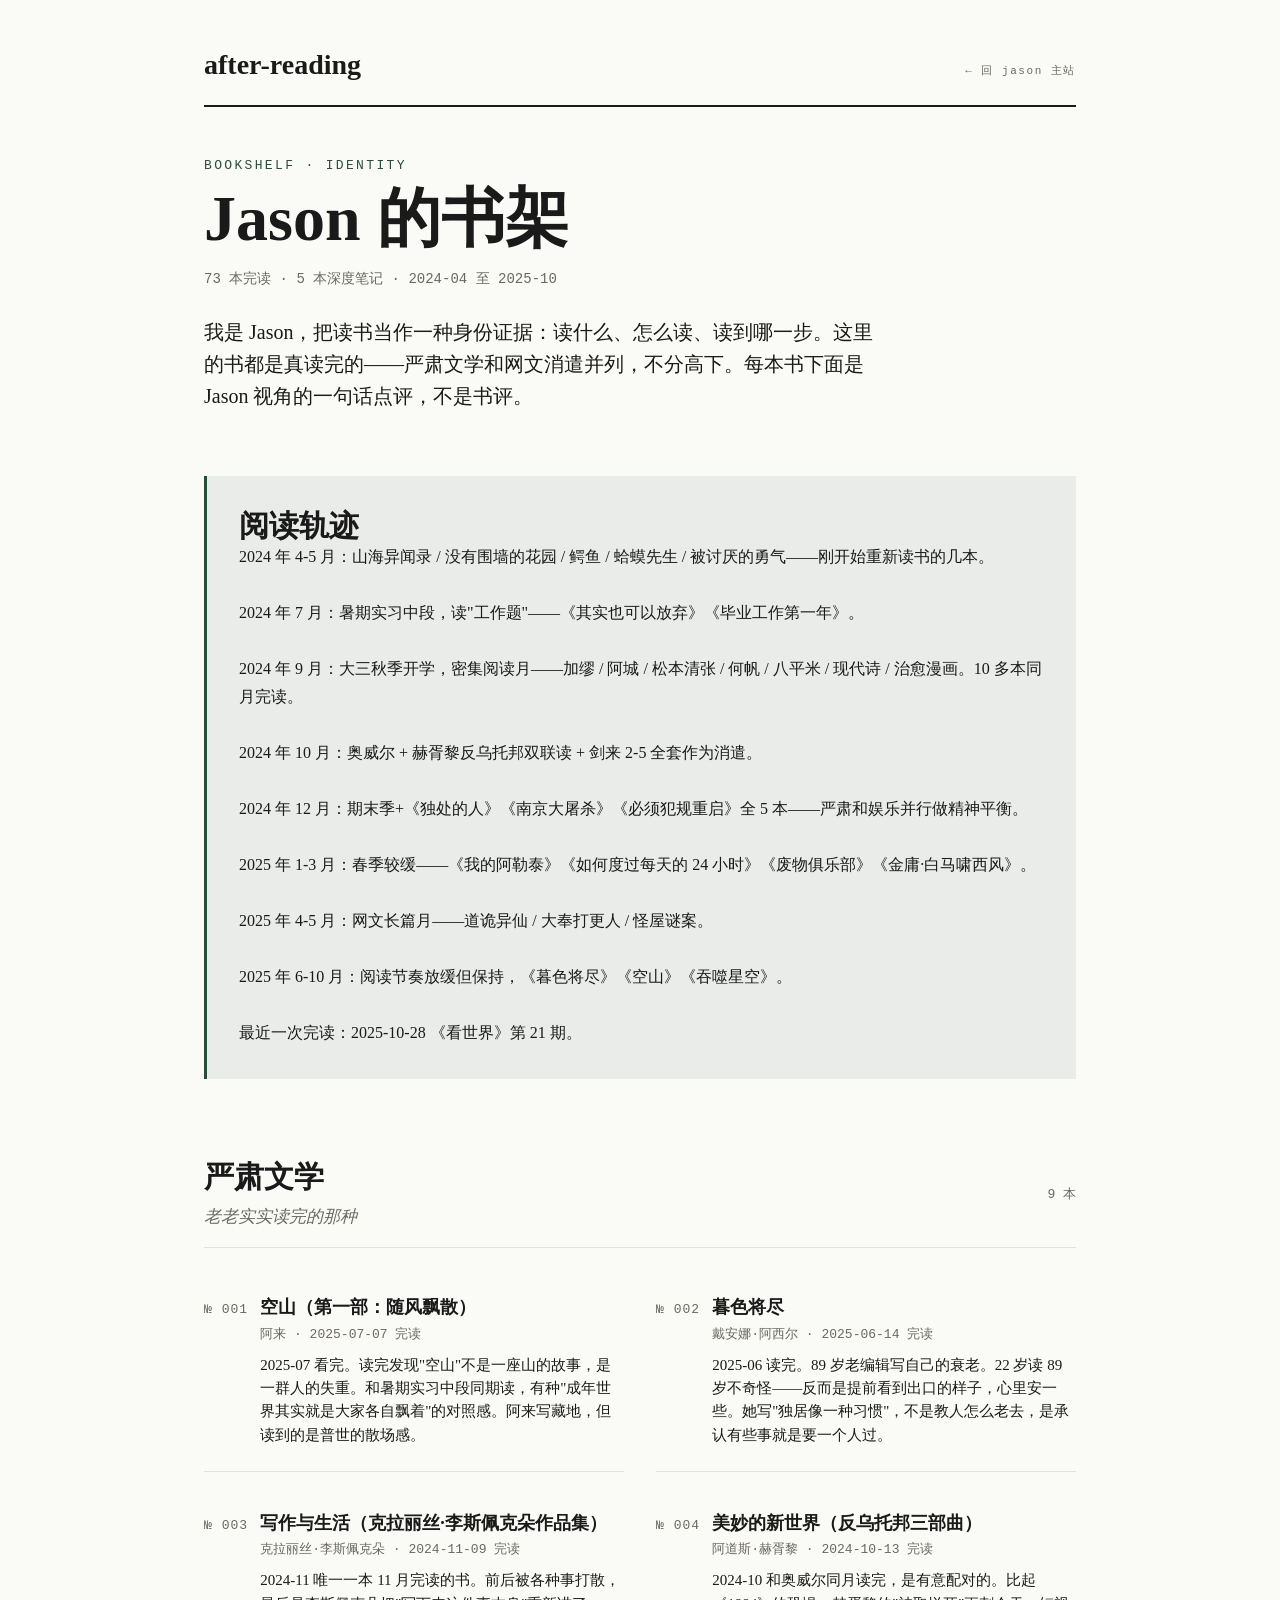
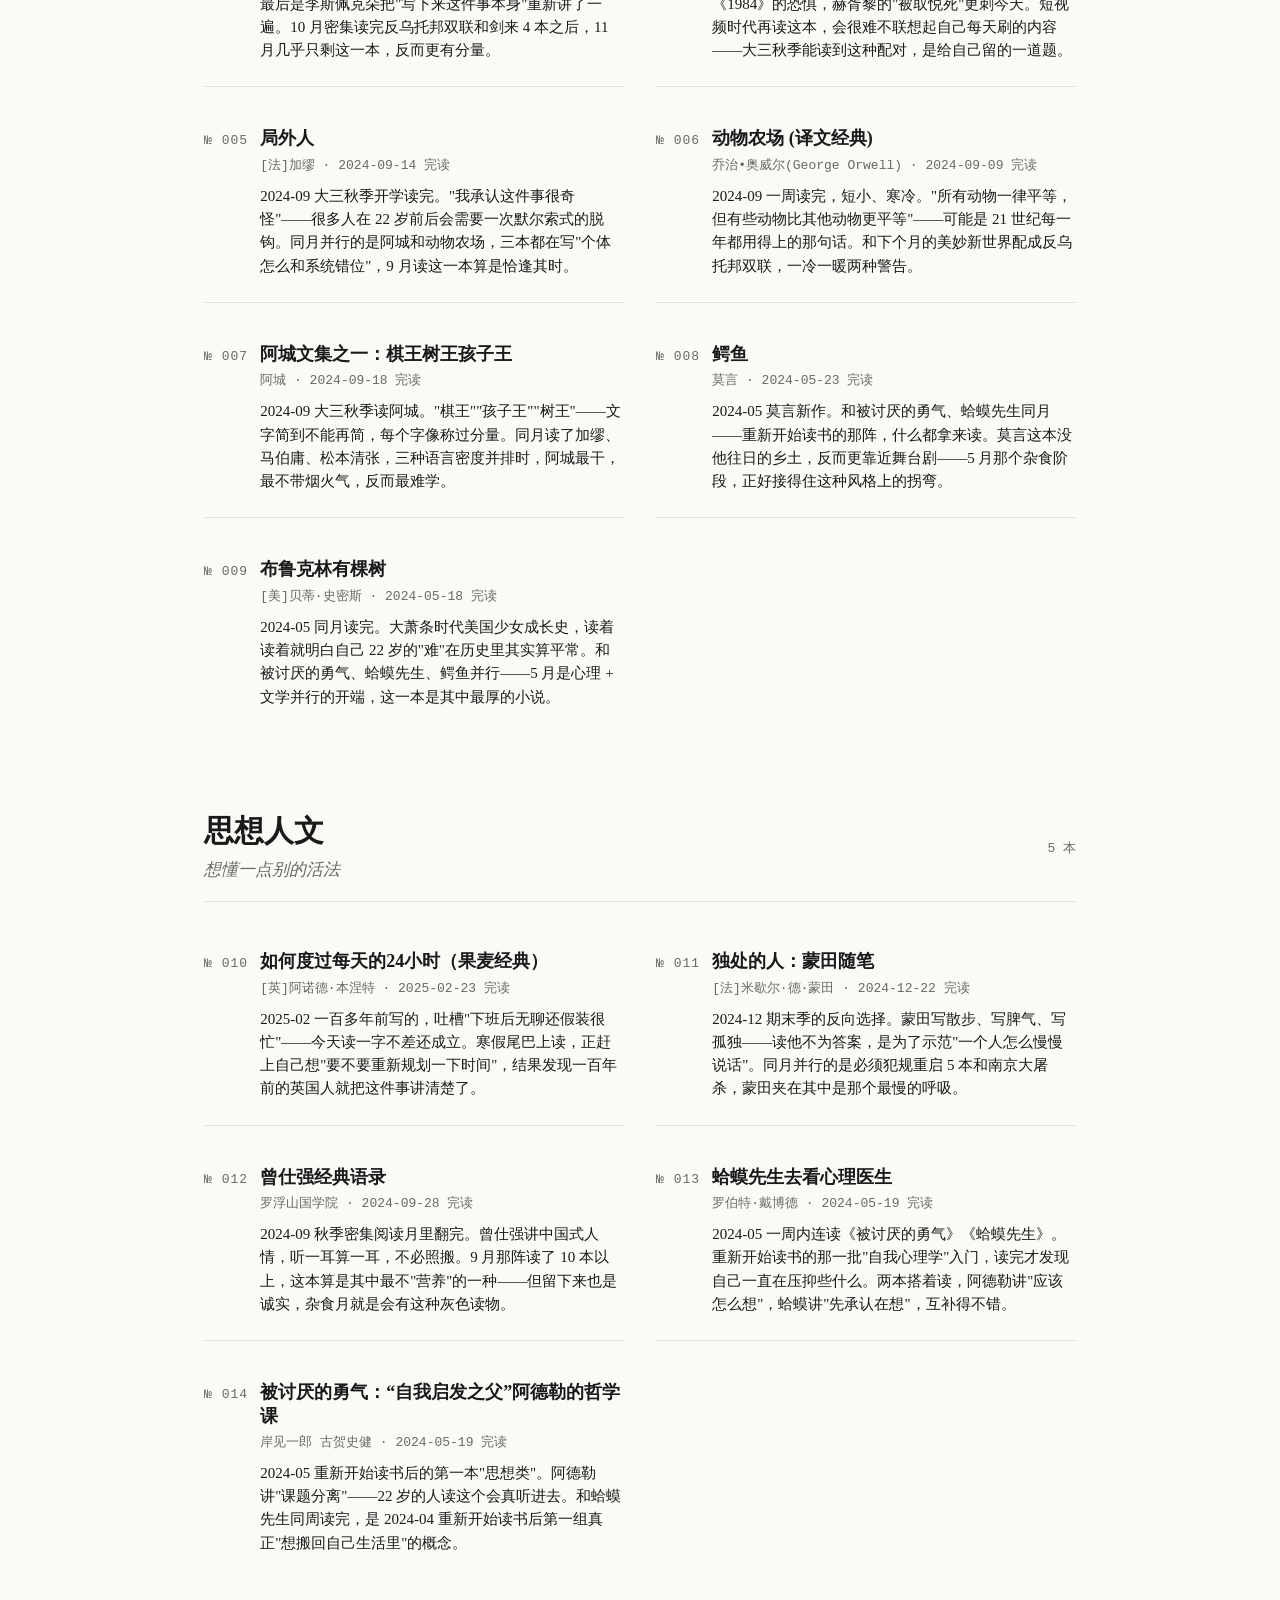
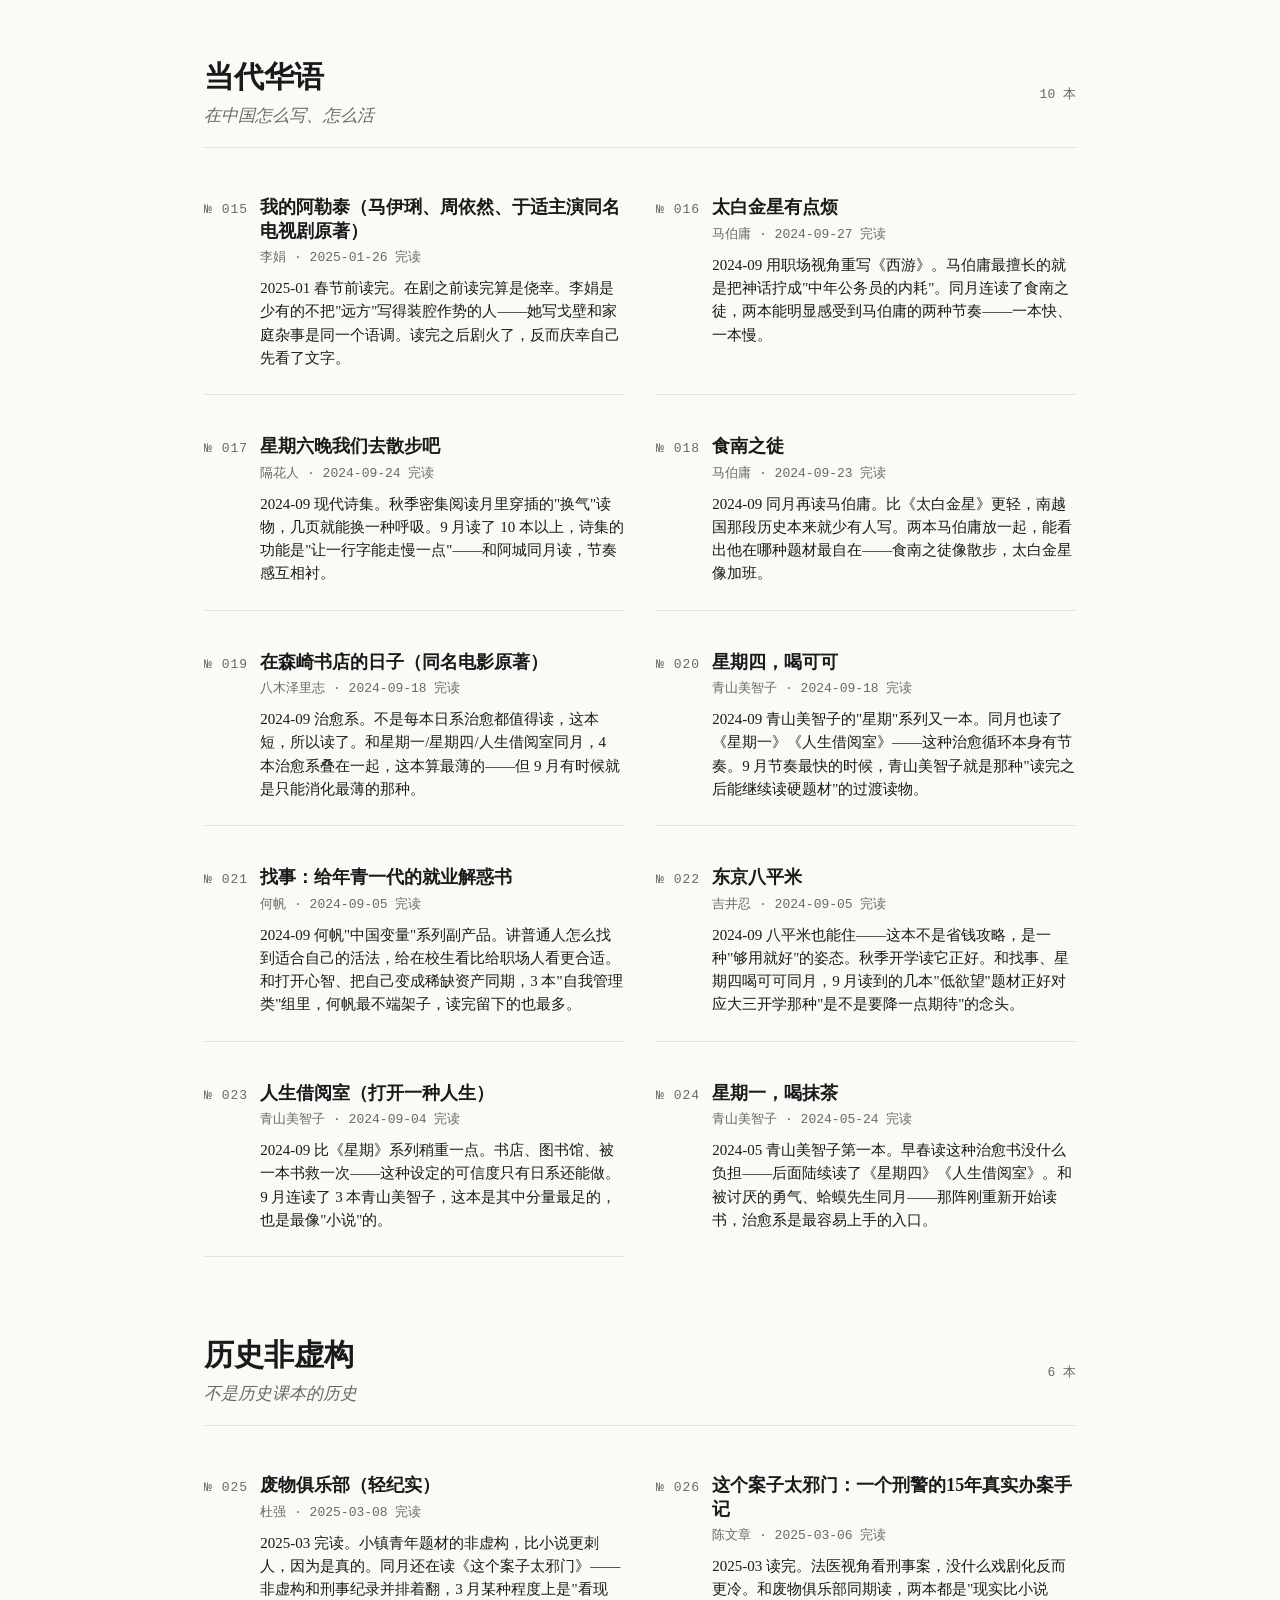
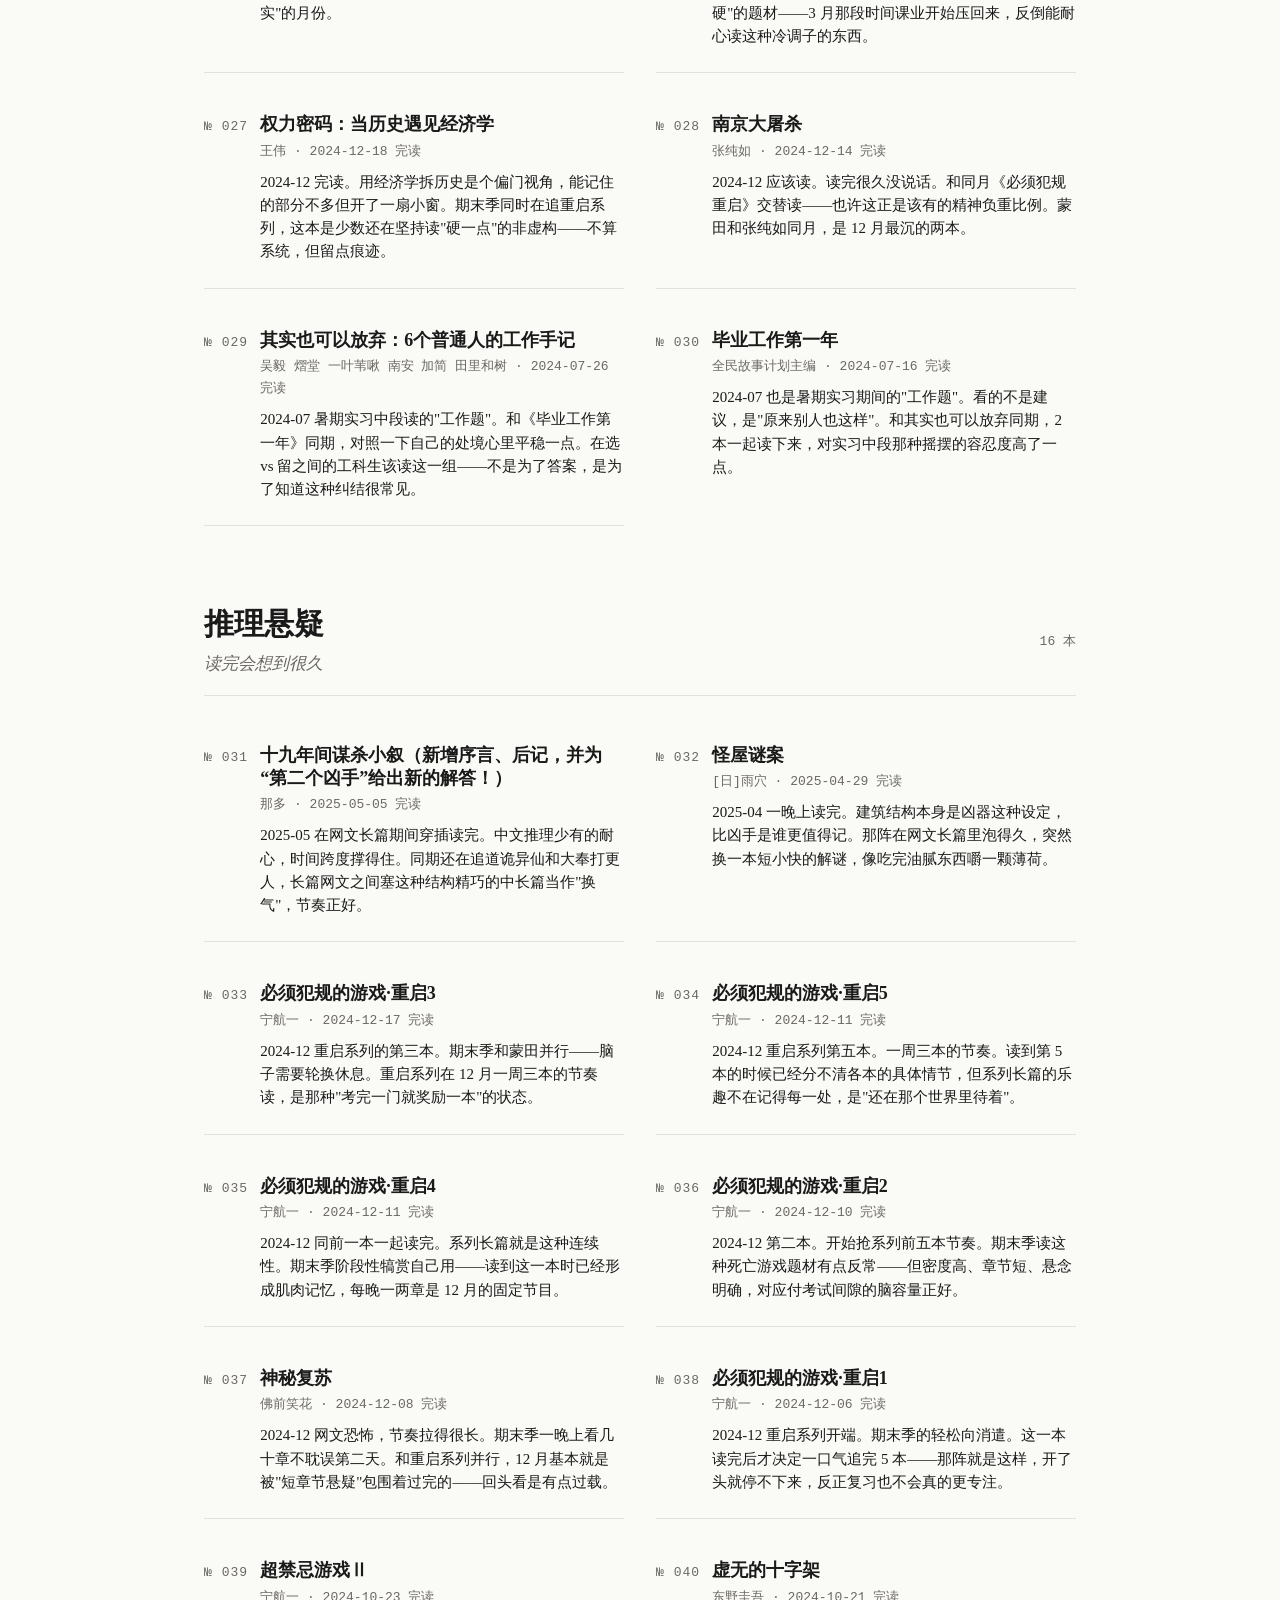
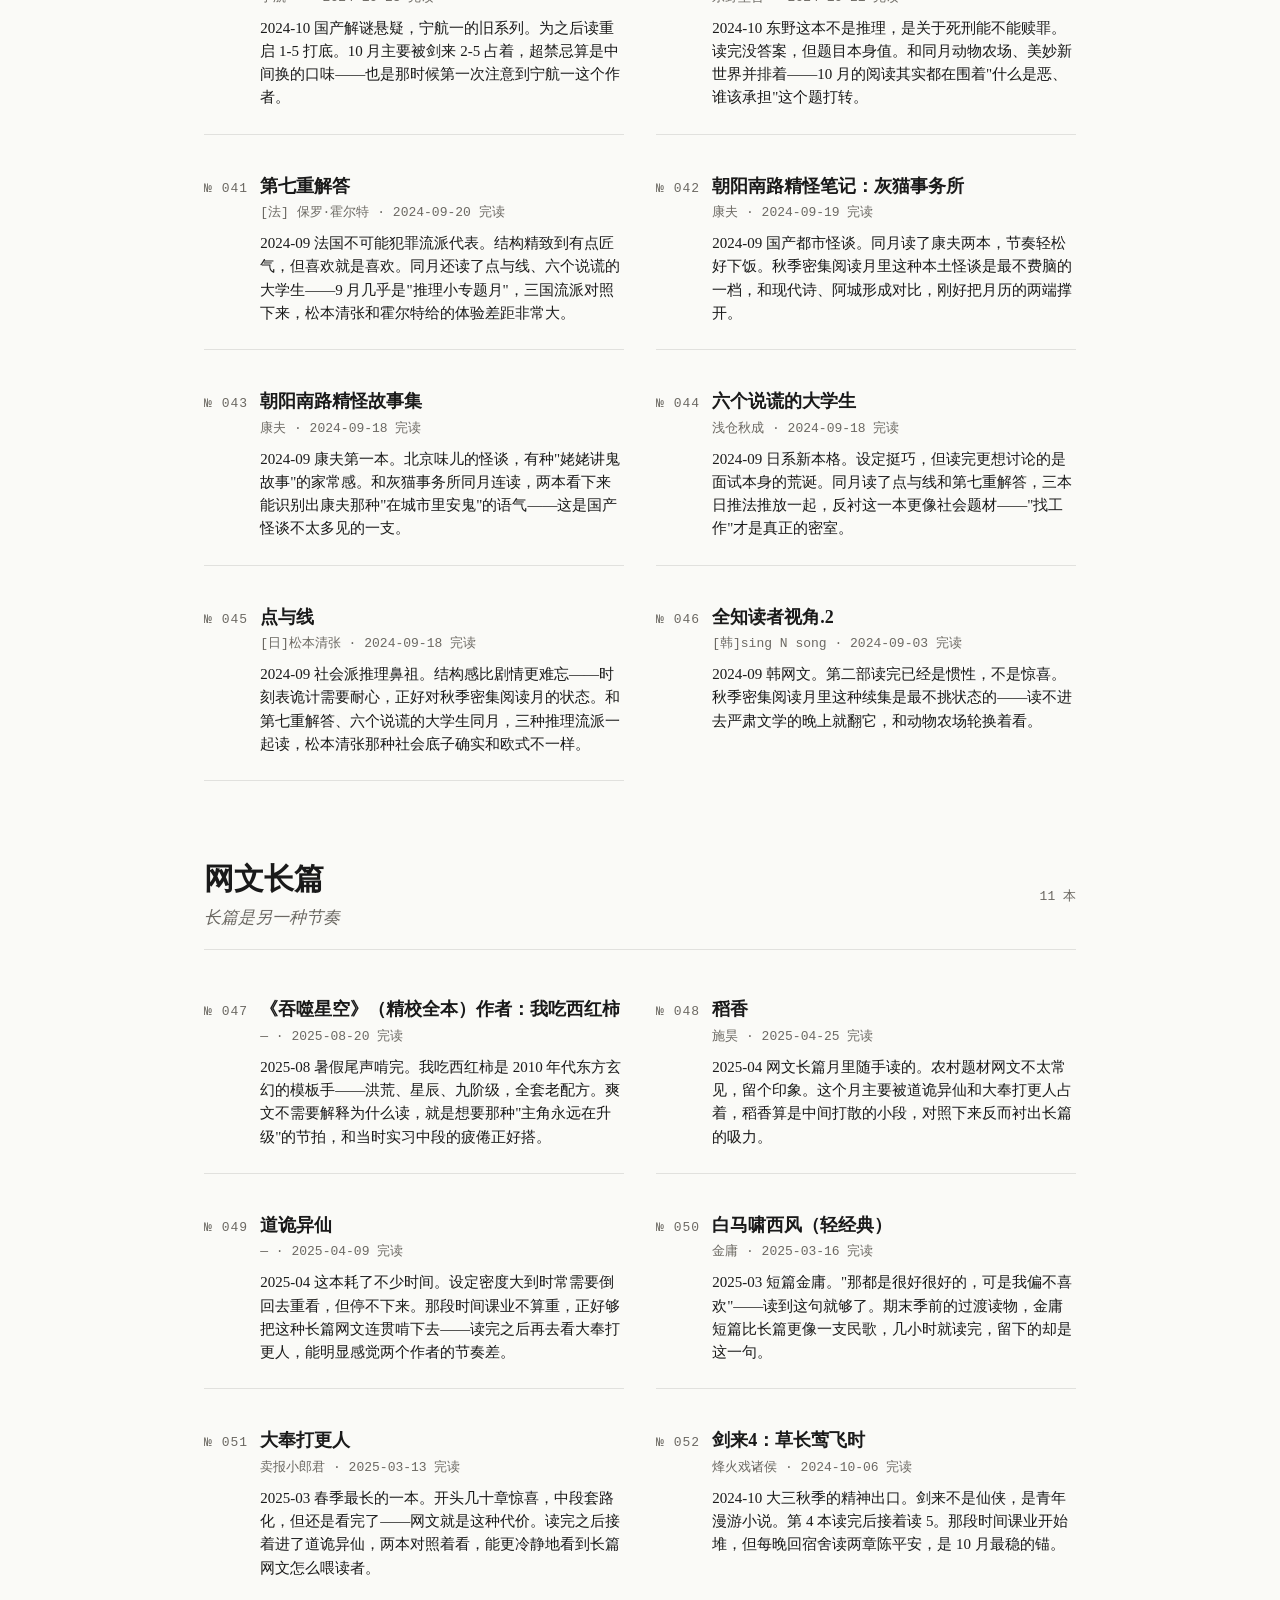
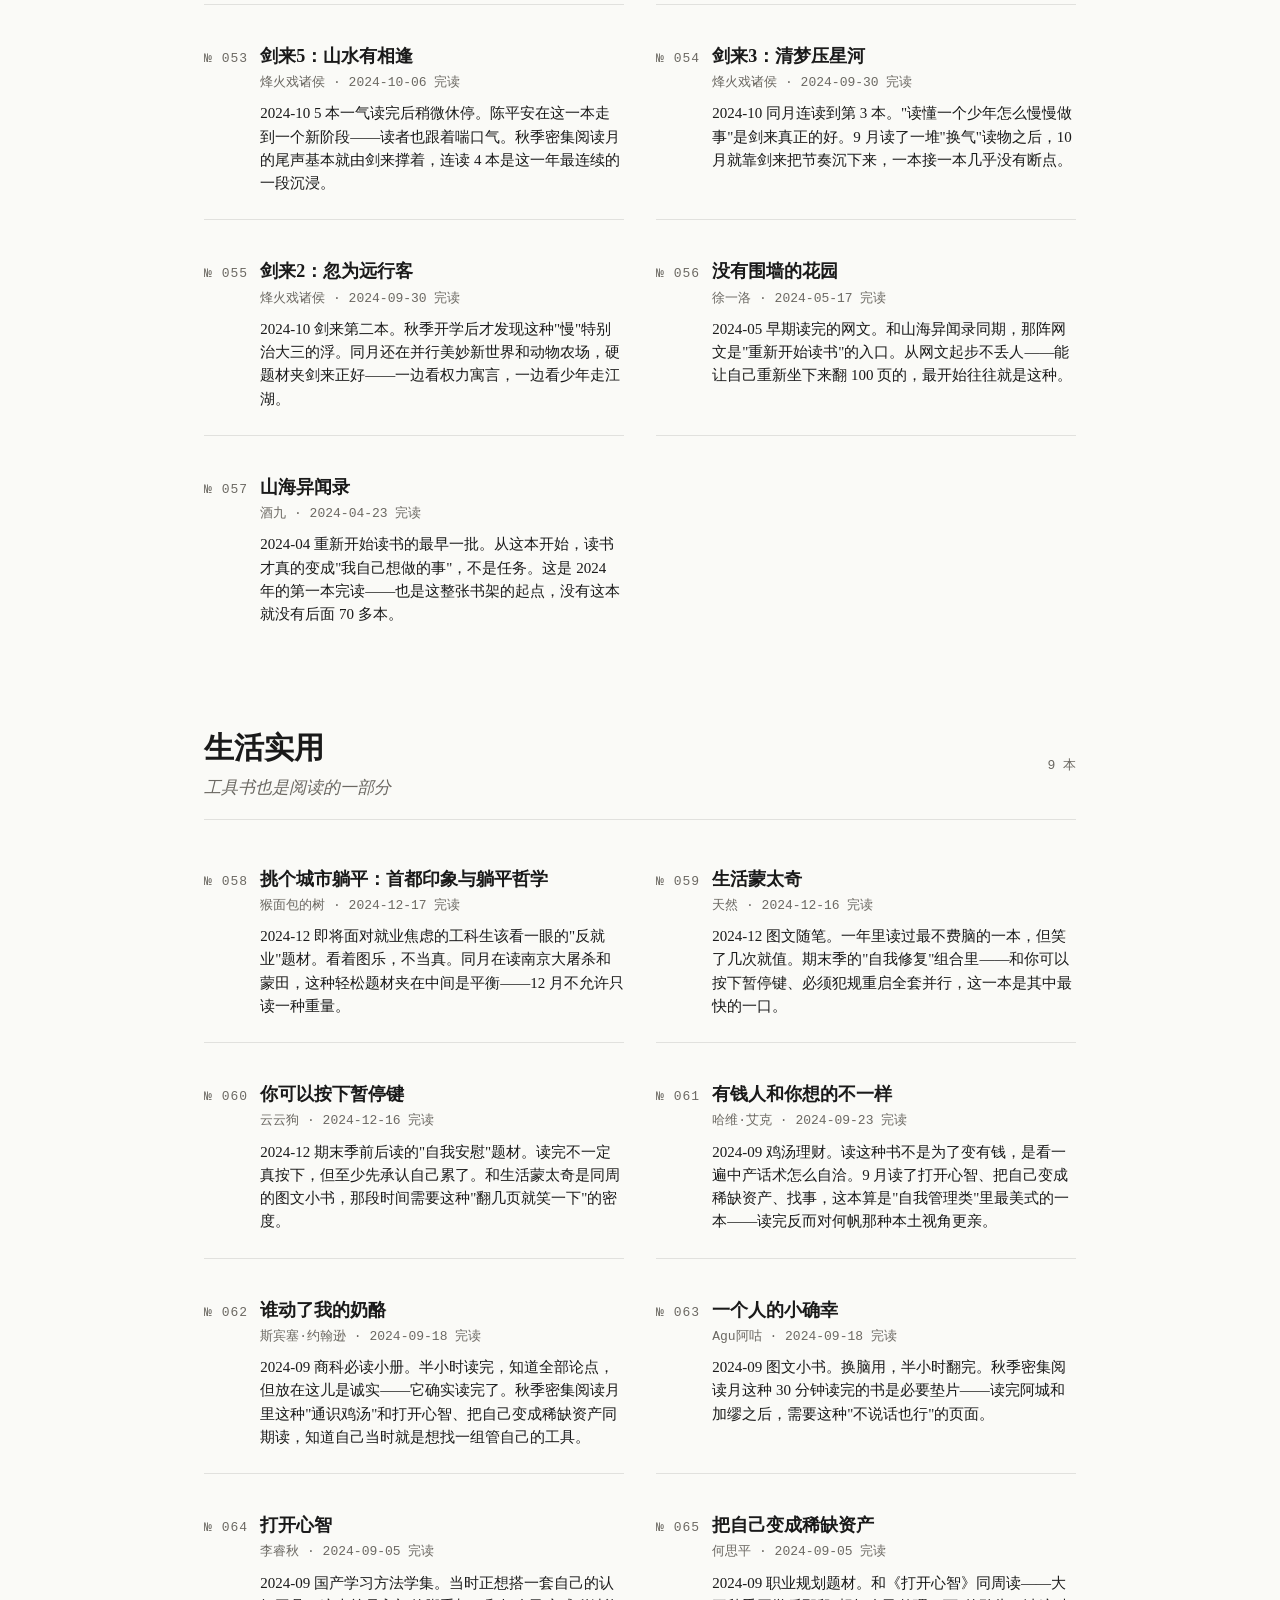
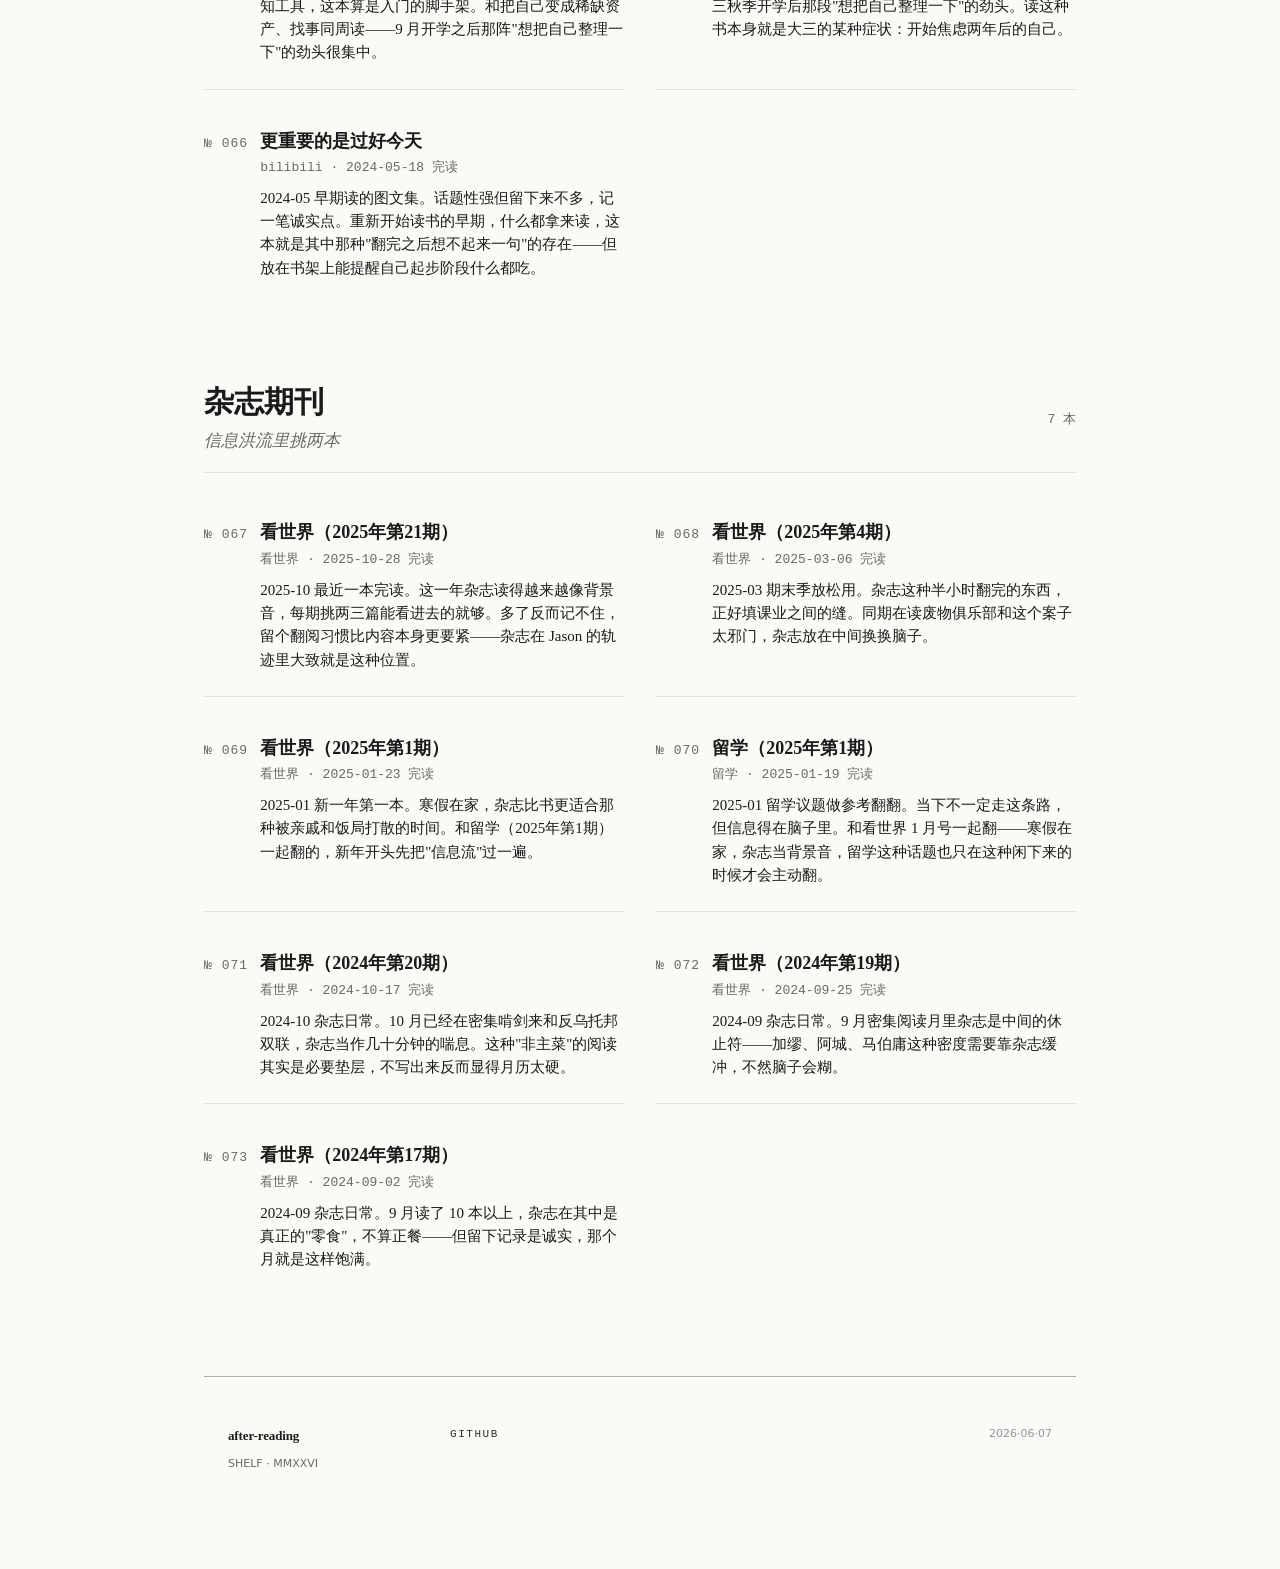
==== commit fd3549b8: "chore: weekly weread shelf sync (auto)" ====
--- a/index.html
+++ b/index.html
@@ -717,7 +717,7 @@
       <nav class="jx-footer__index">
         <a href="https://github.com/estelledc/after-reading">github</a>
       </nav>
-      <time class="jx-footer__stamp" datetime="2026-05-31" lang="en">2026·05·31</time>
+      <time class="jx-footer__stamp" datetime="2026-06-07" lang="en">2026·06·07</time>
     </footer>
   </div>
 </body>
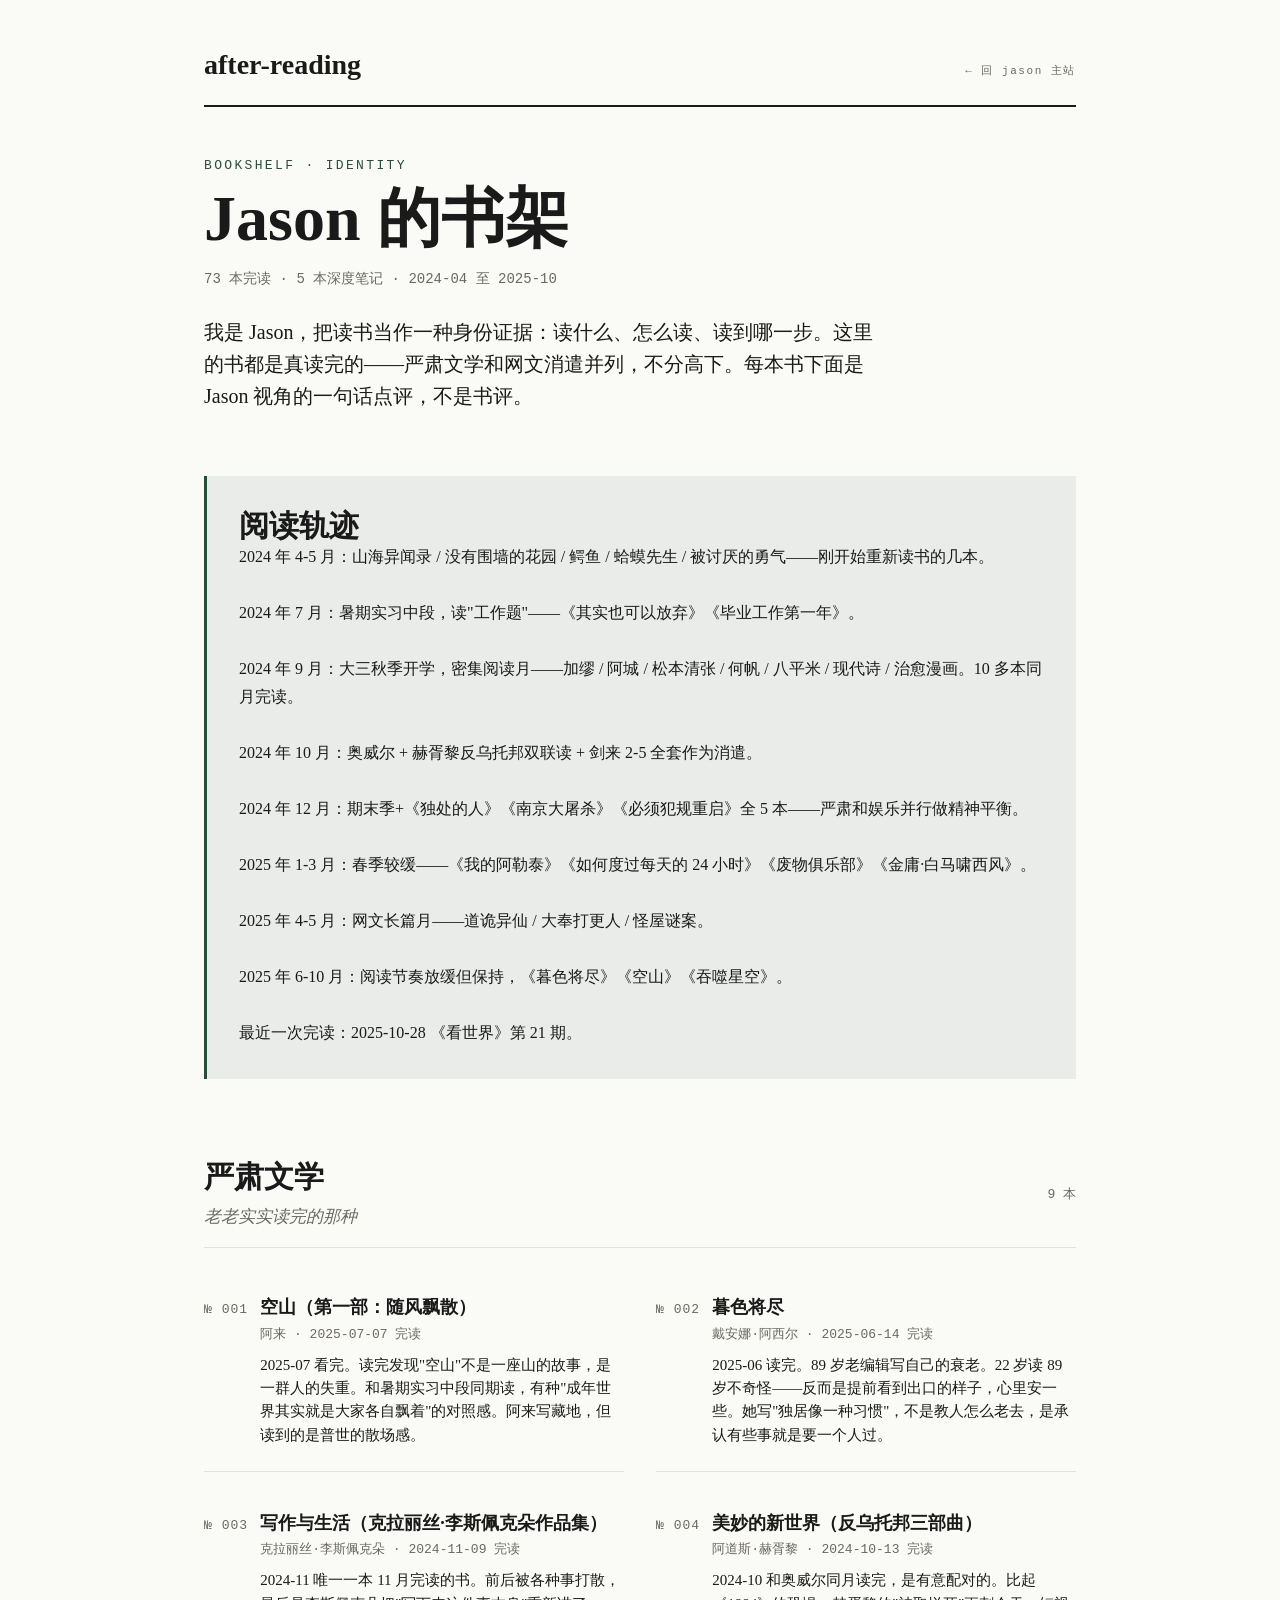
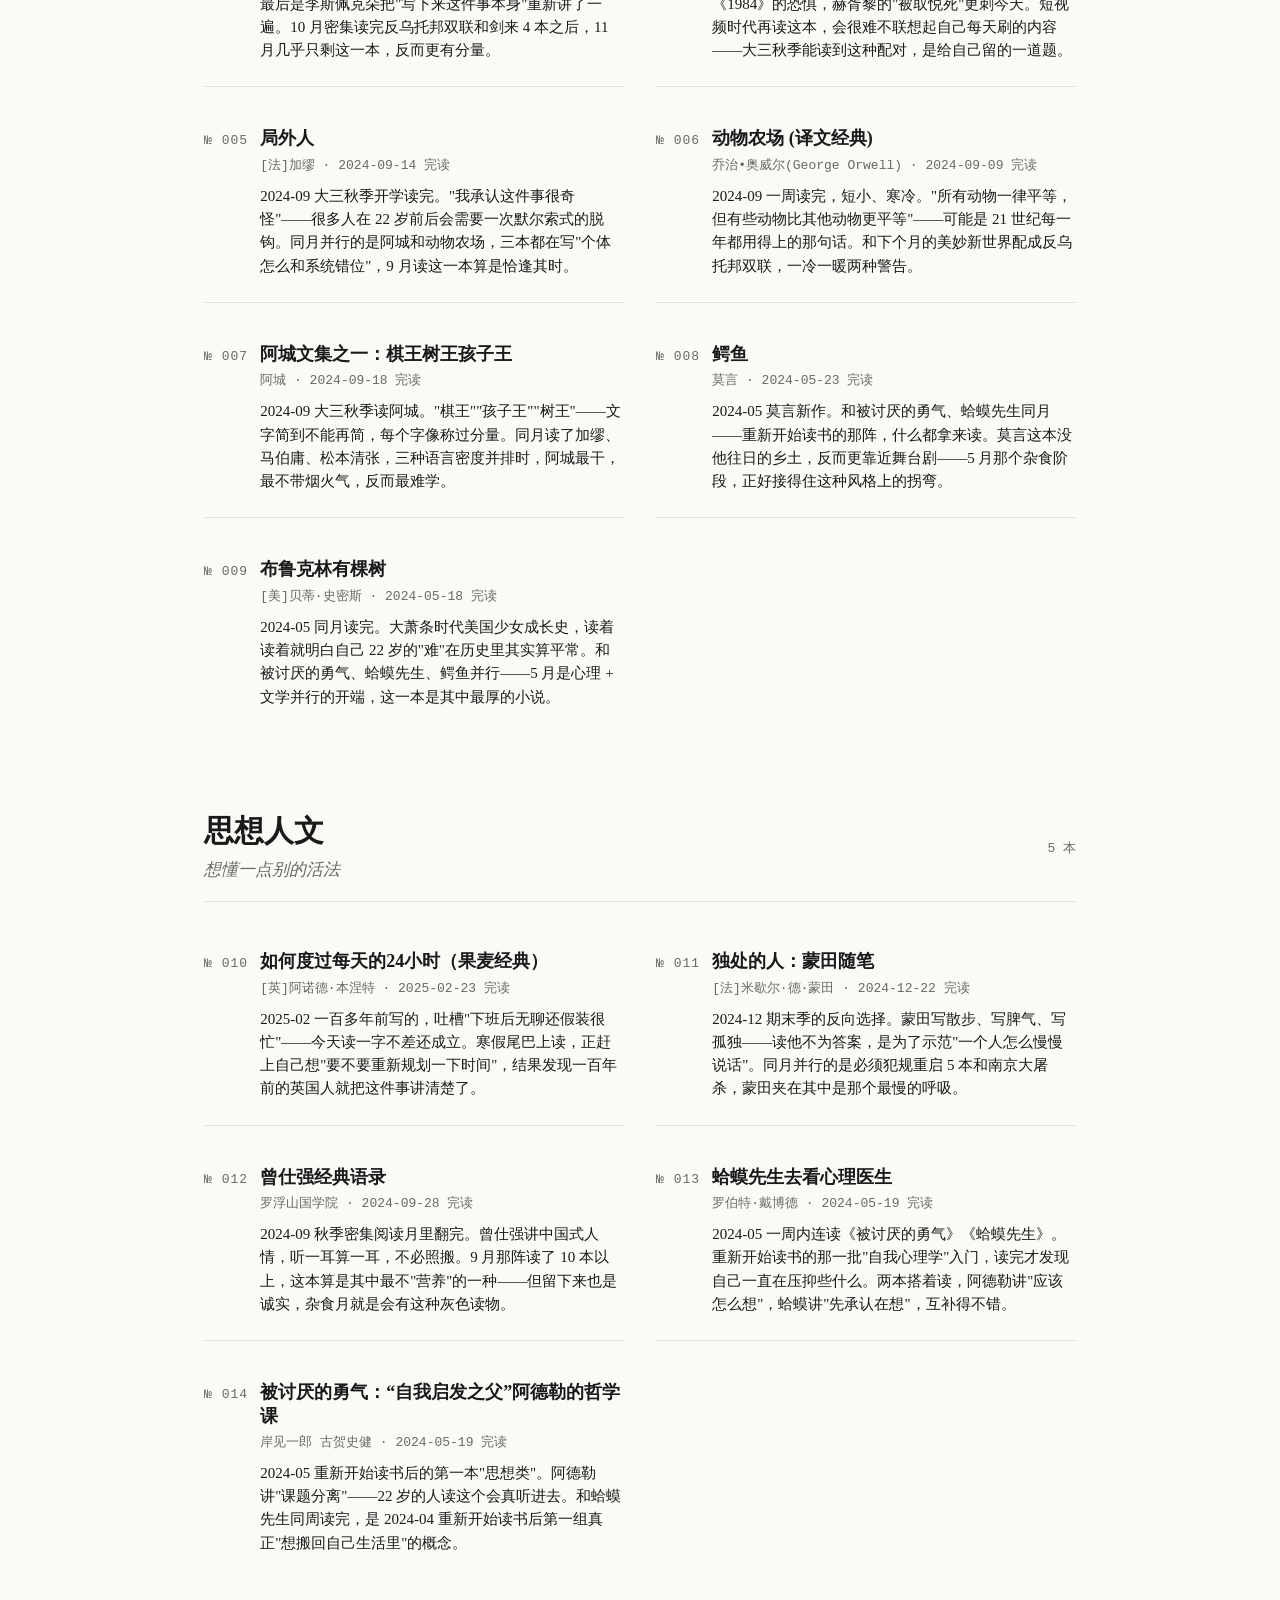
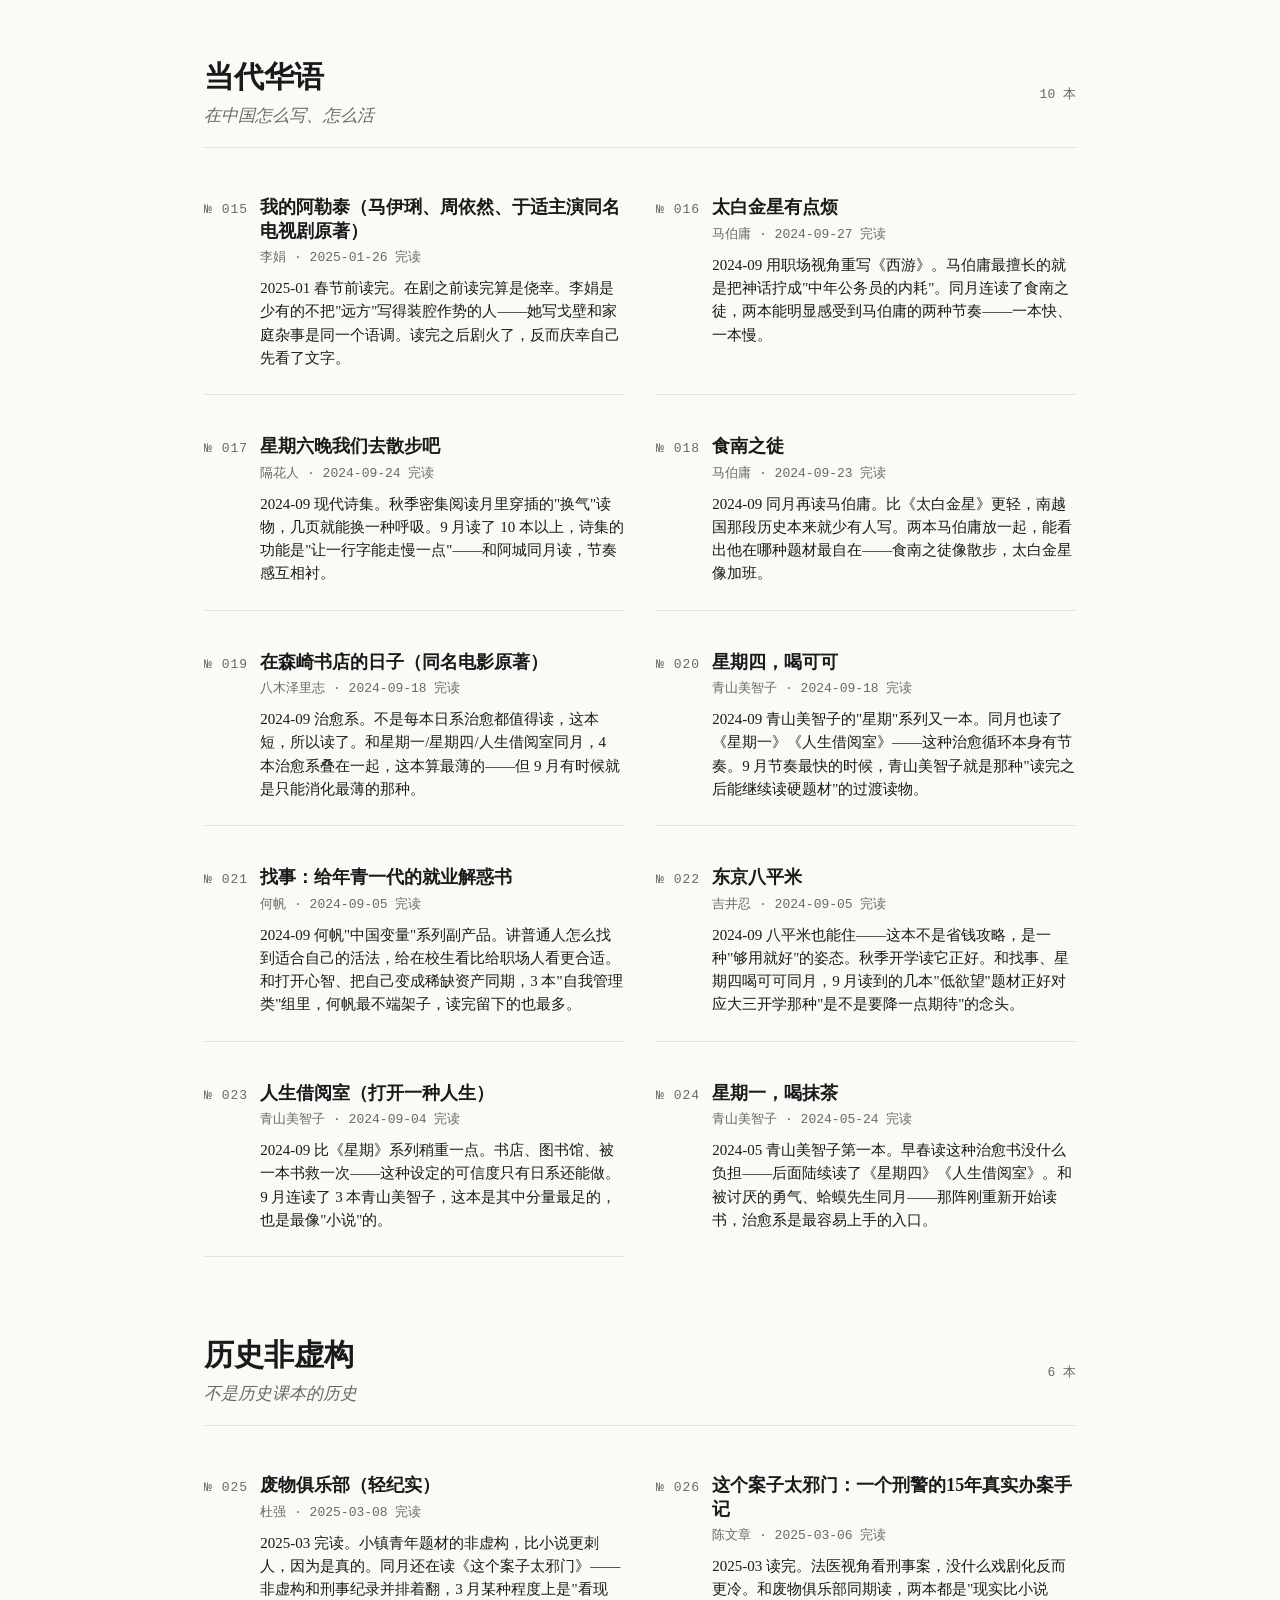
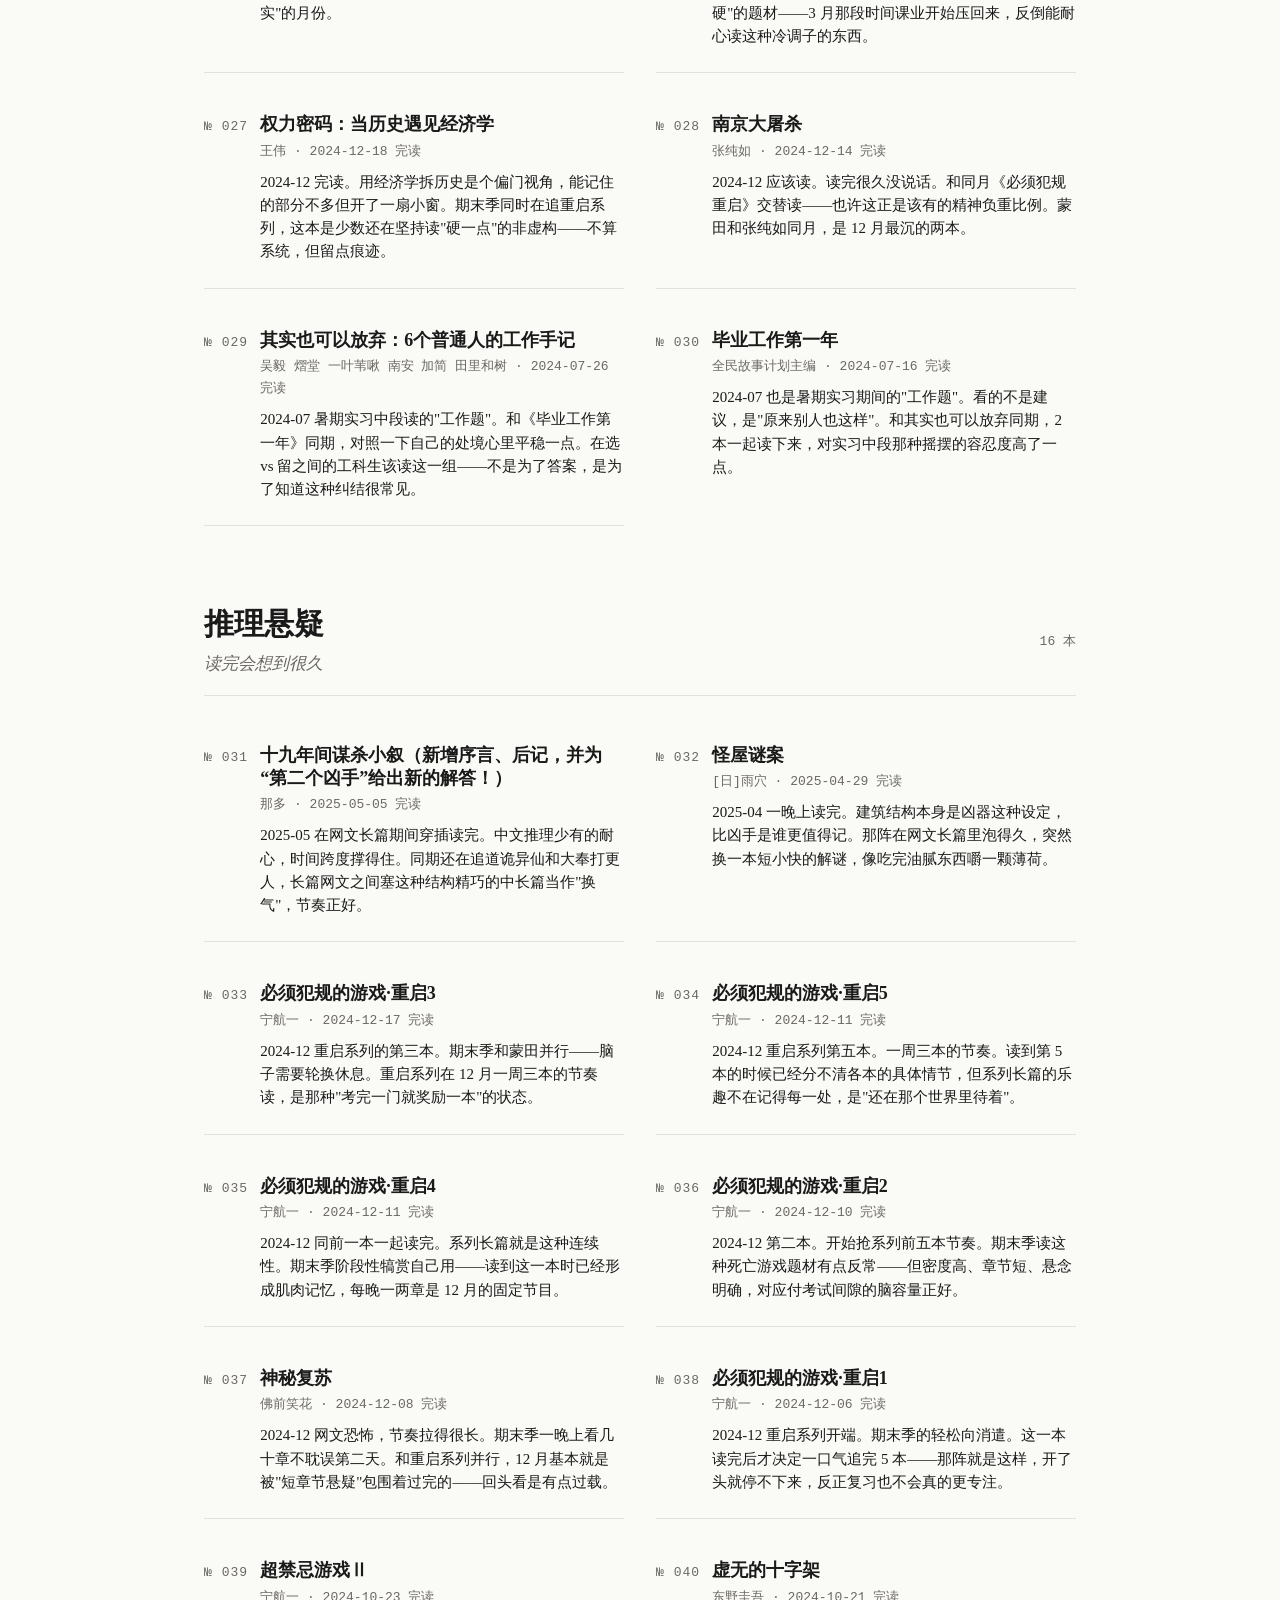
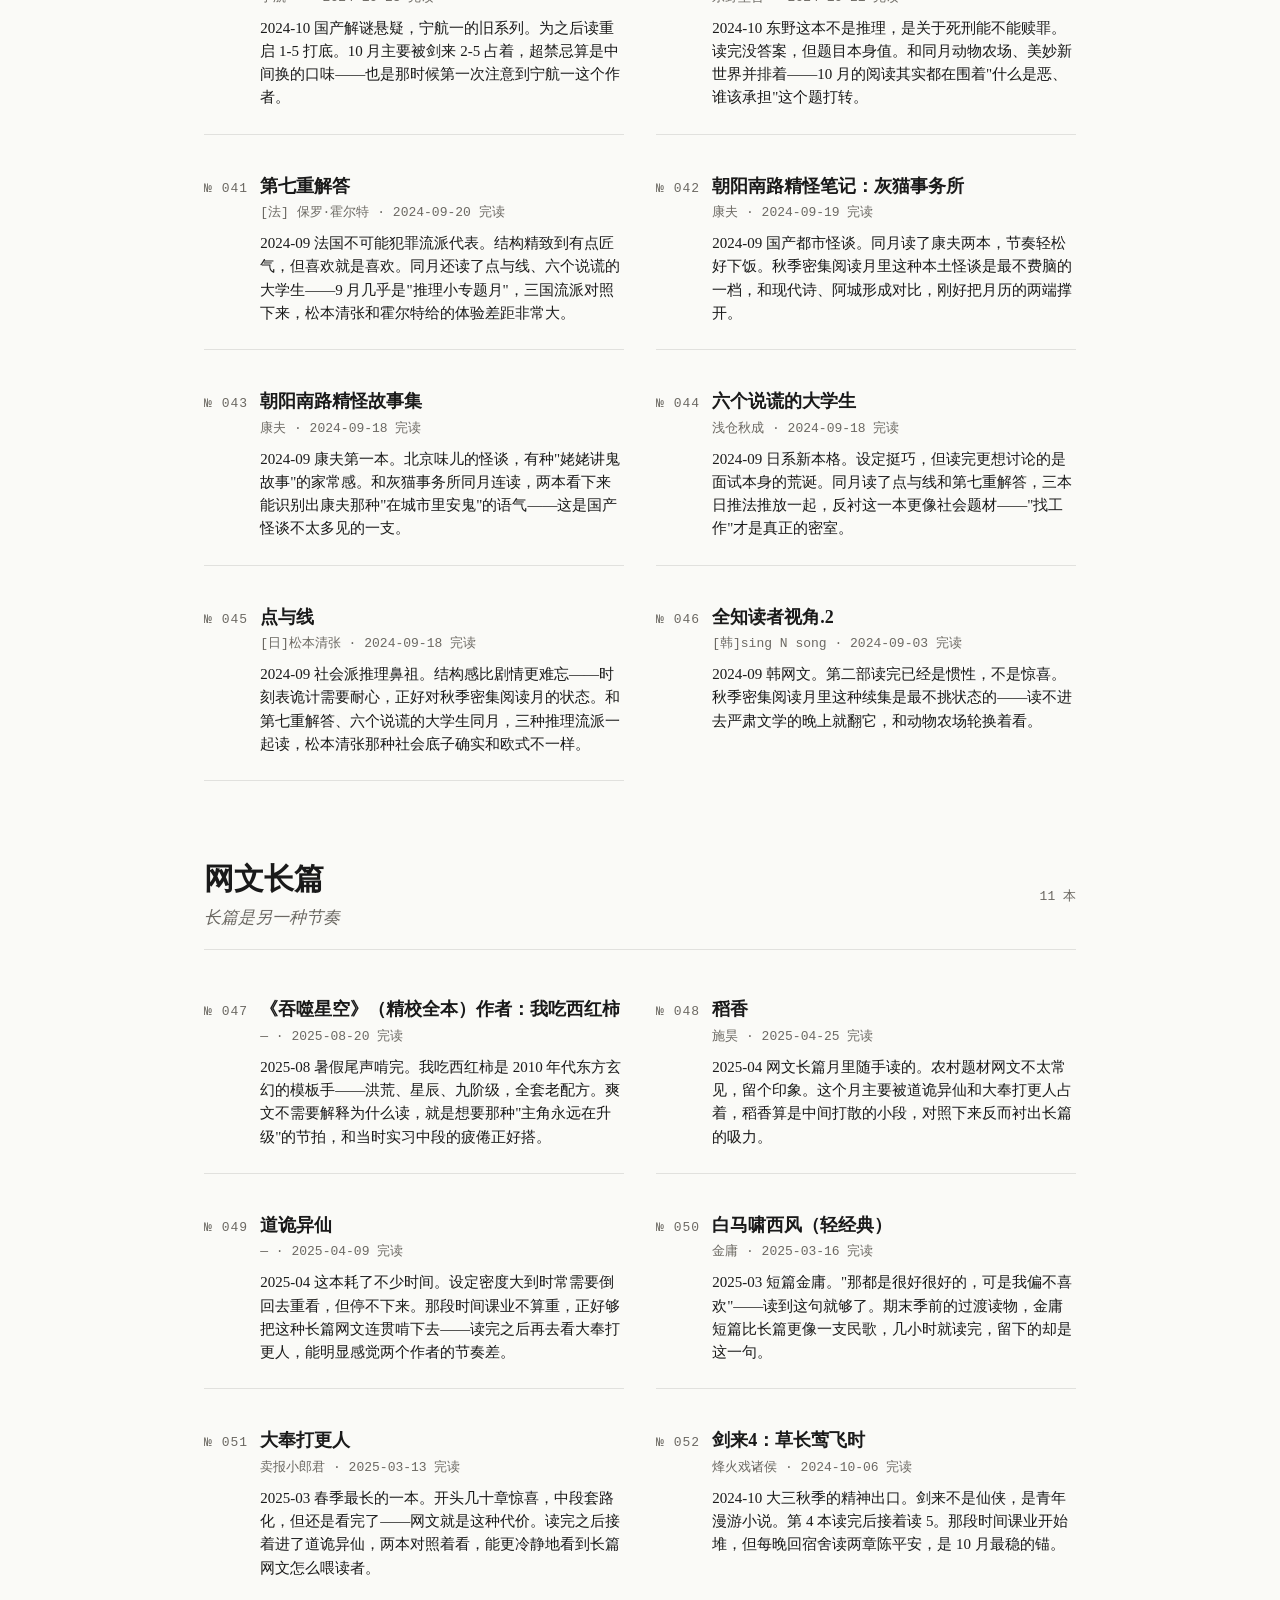
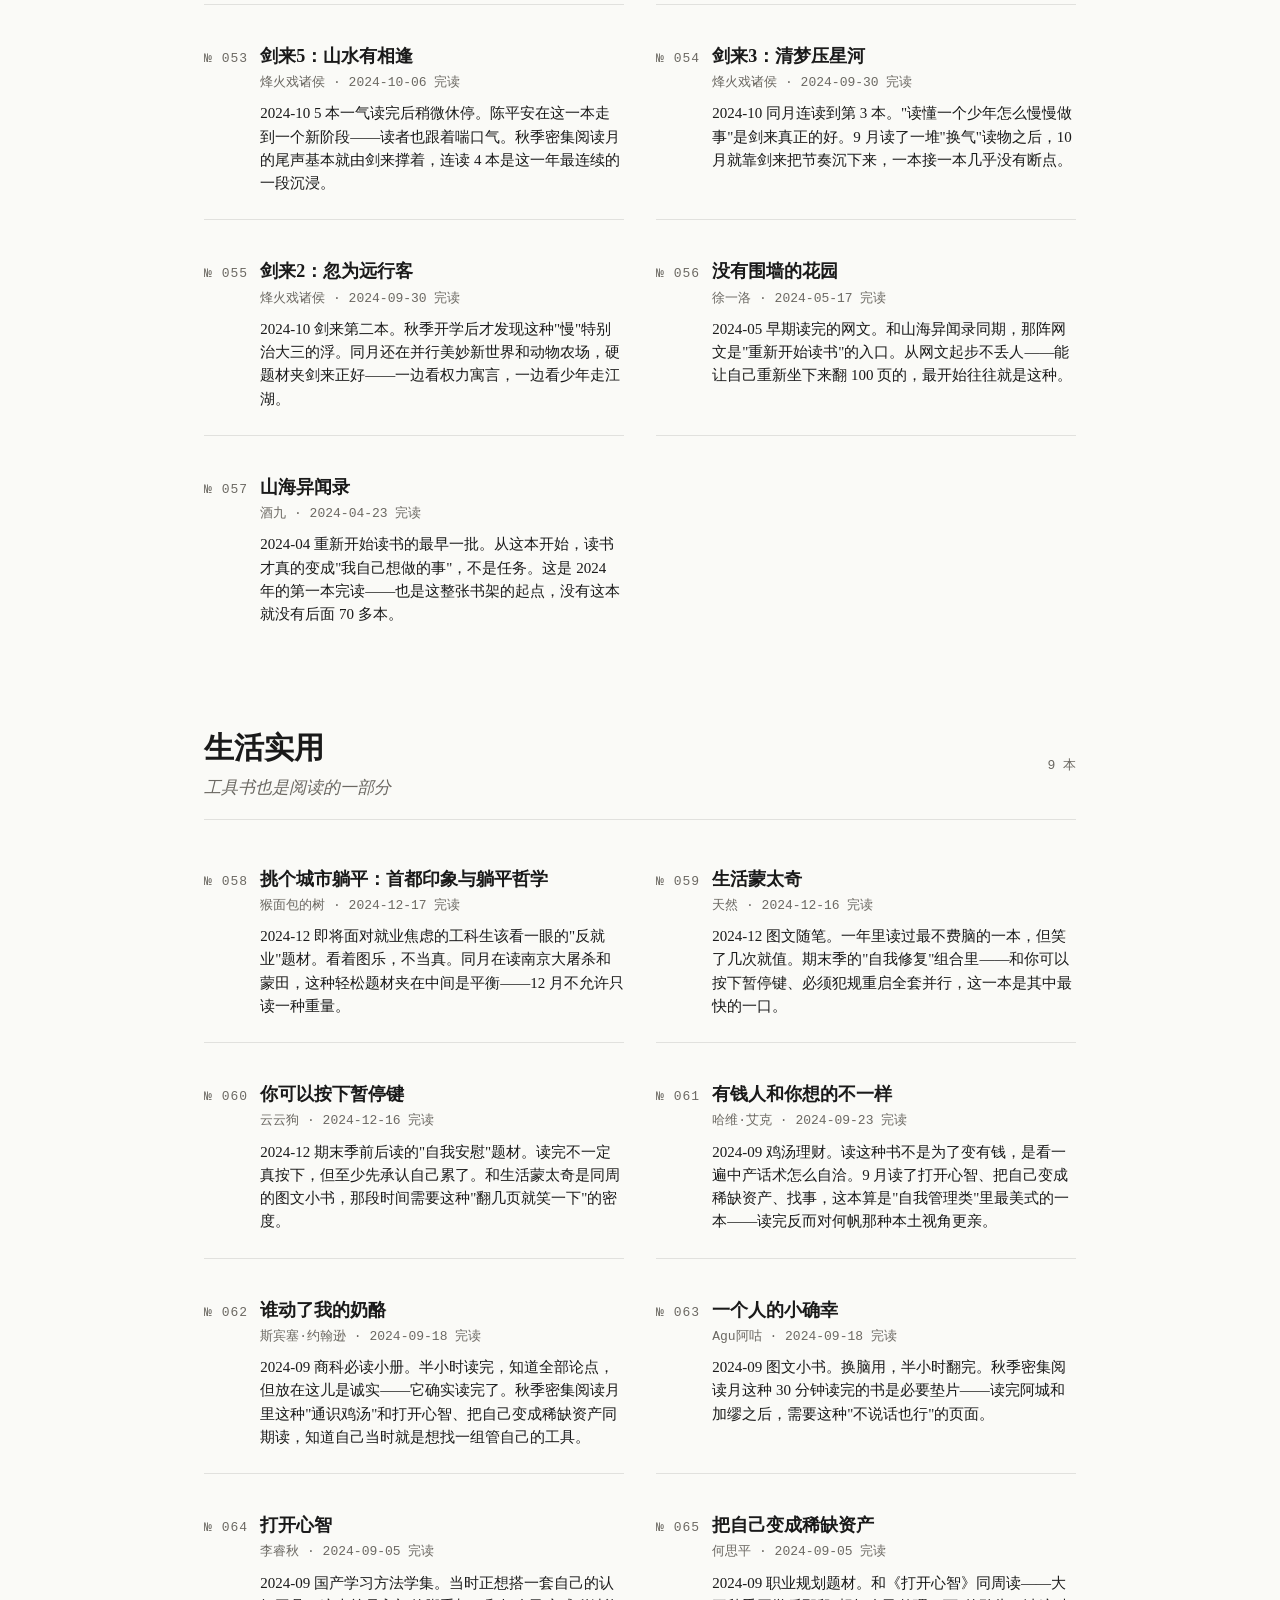
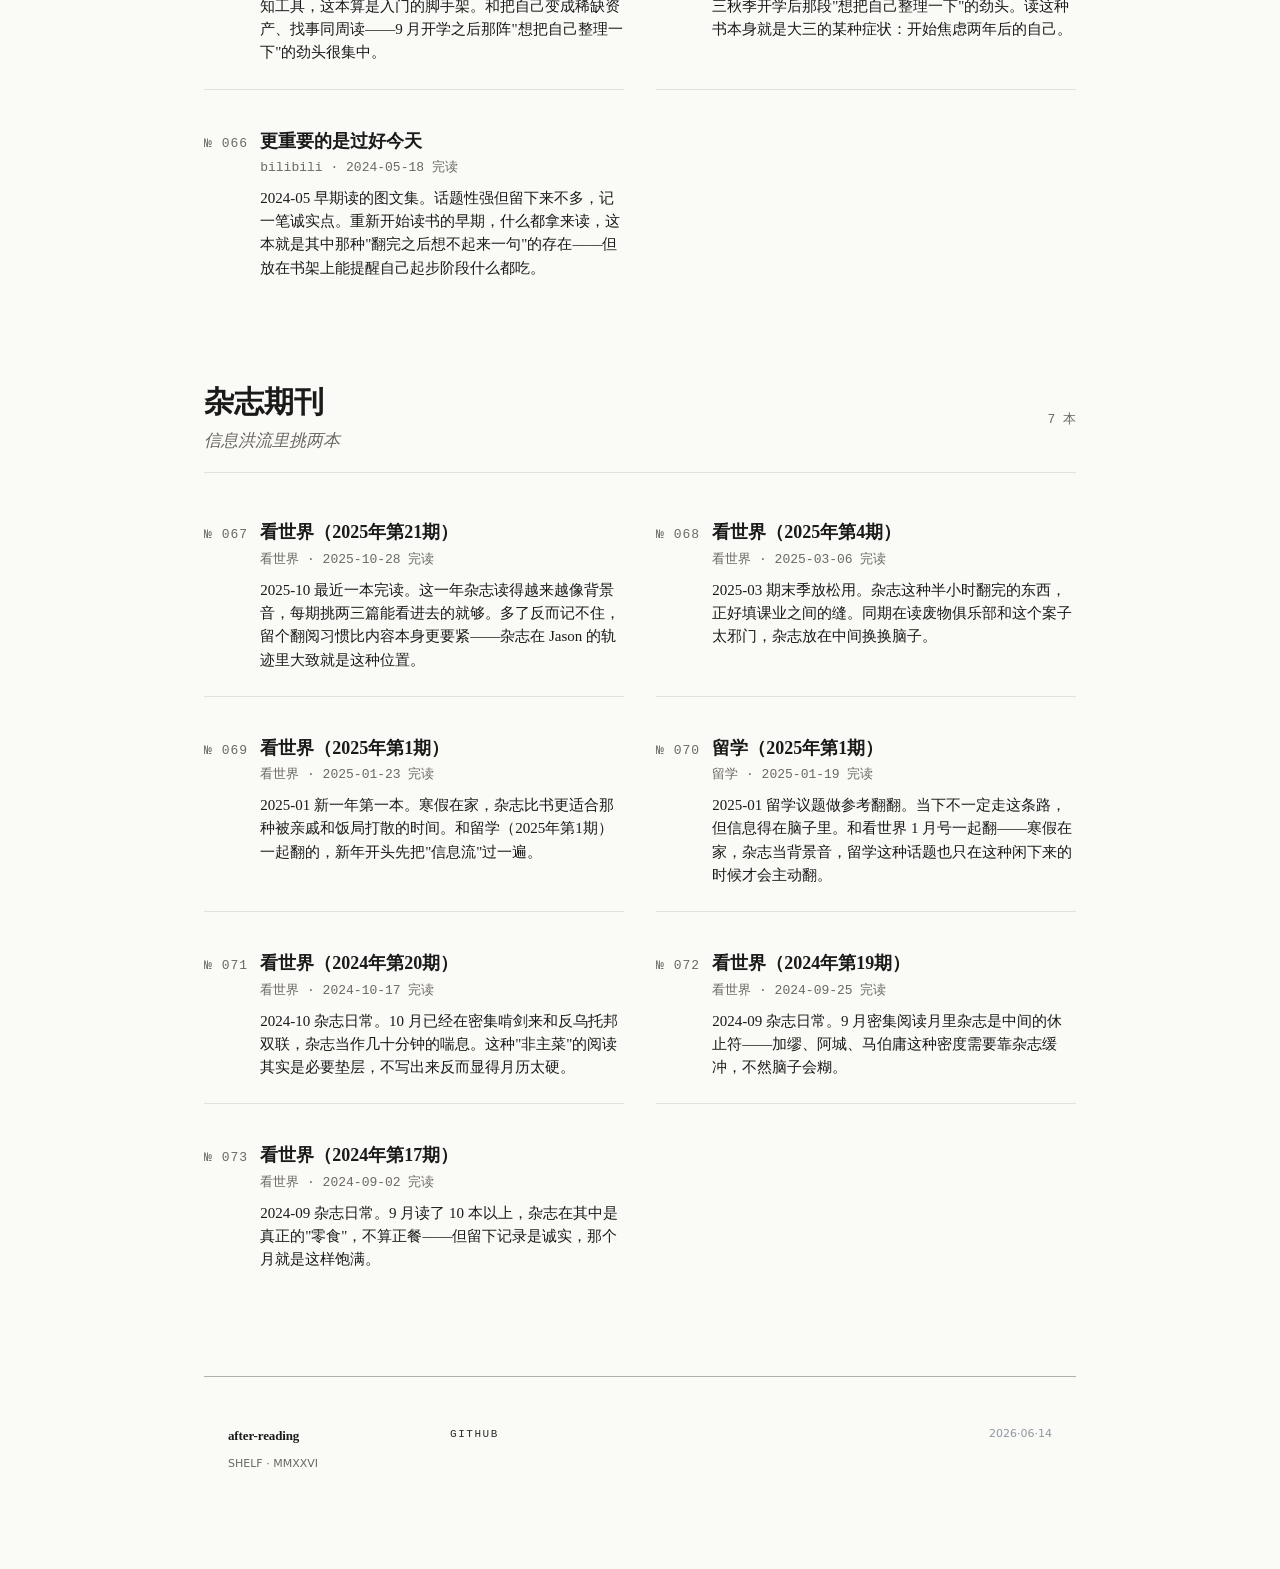
==== commit 8b879c4f: "chore: weekly weread shelf sync (auto)" ====
--- a/index.html
+++ b/index.html
@@ -717,7 +717,7 @@
       <nav class="jx-footer__index">
         <a href="https://github.com/estelledc/after-reading">github</a>
       </nav>
-      <time class="jx-footer__stamp" datetime="2026-06-07" lang="en">2026·06·07</time>
+      <time class="jx-footer__stamp" datetime="2026-06-14" lang="en">2026·06·14</time>
     </footer>
   </div>
 </body>
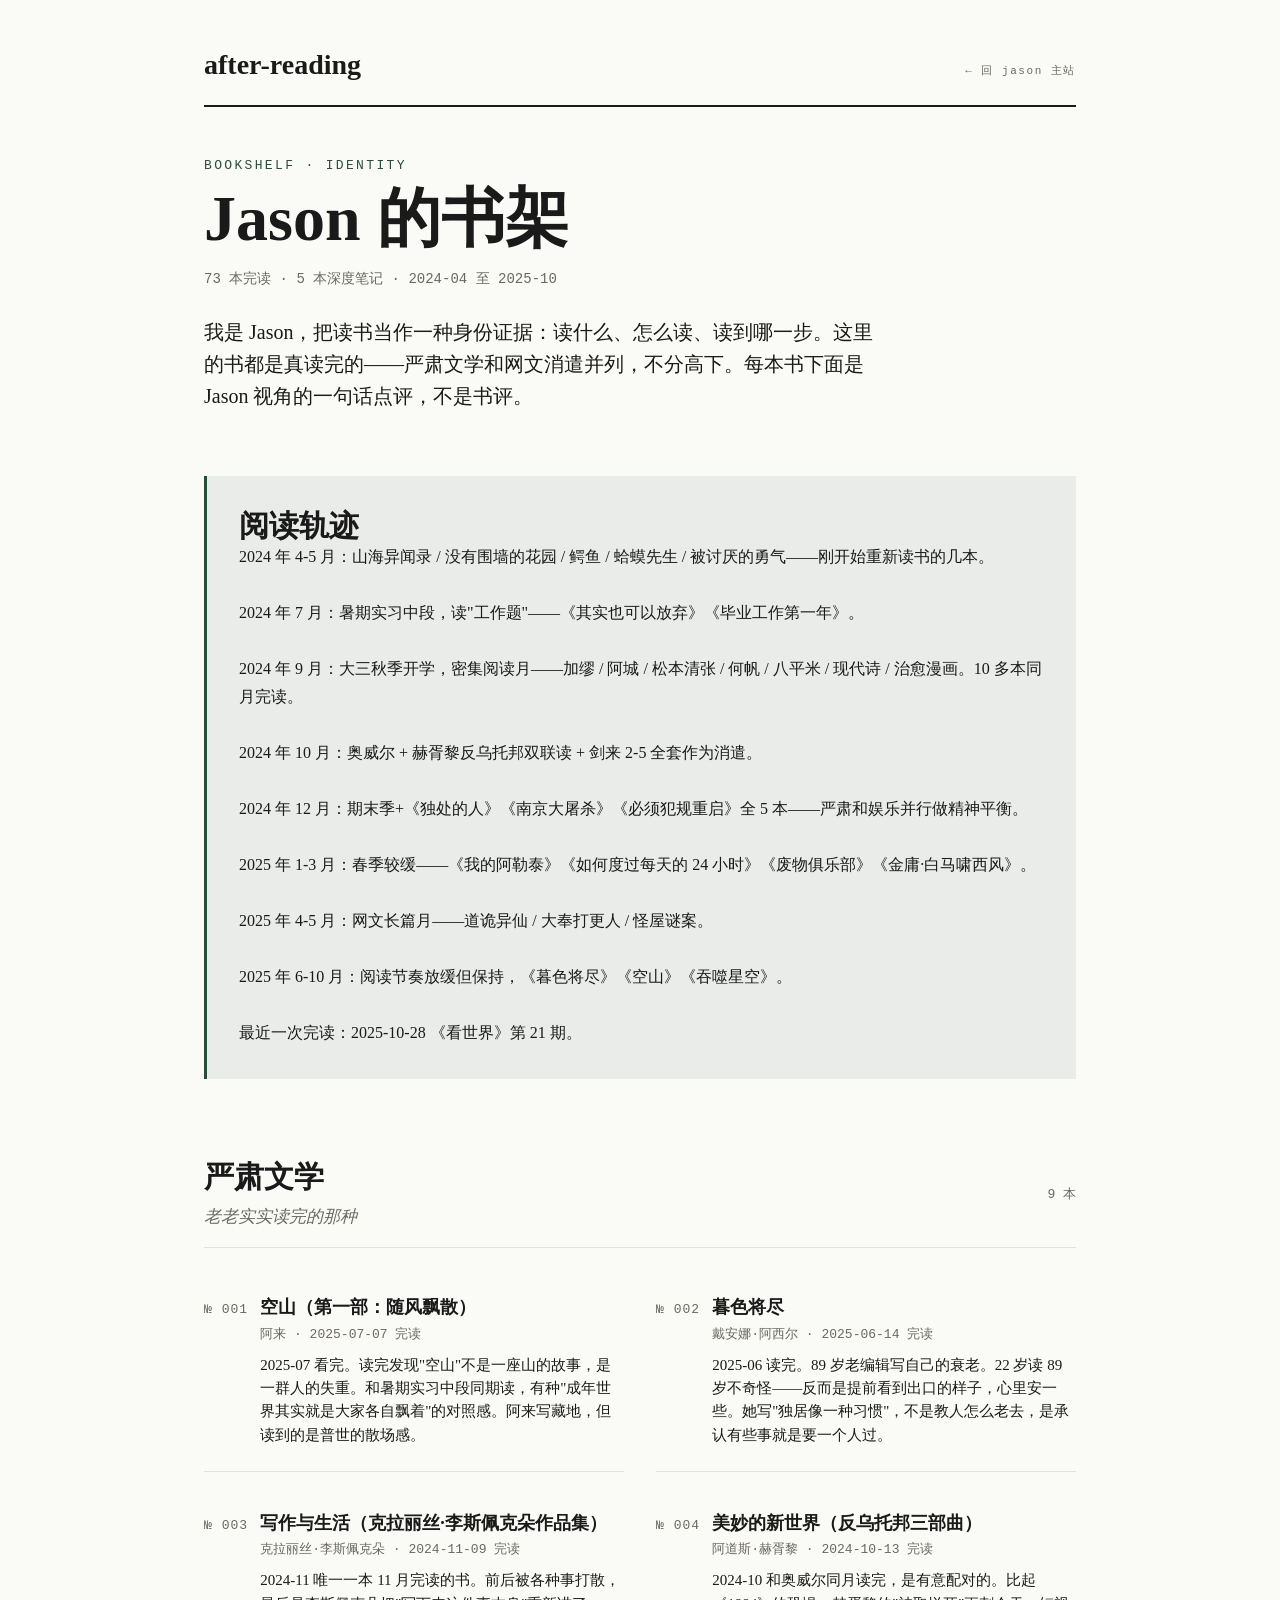
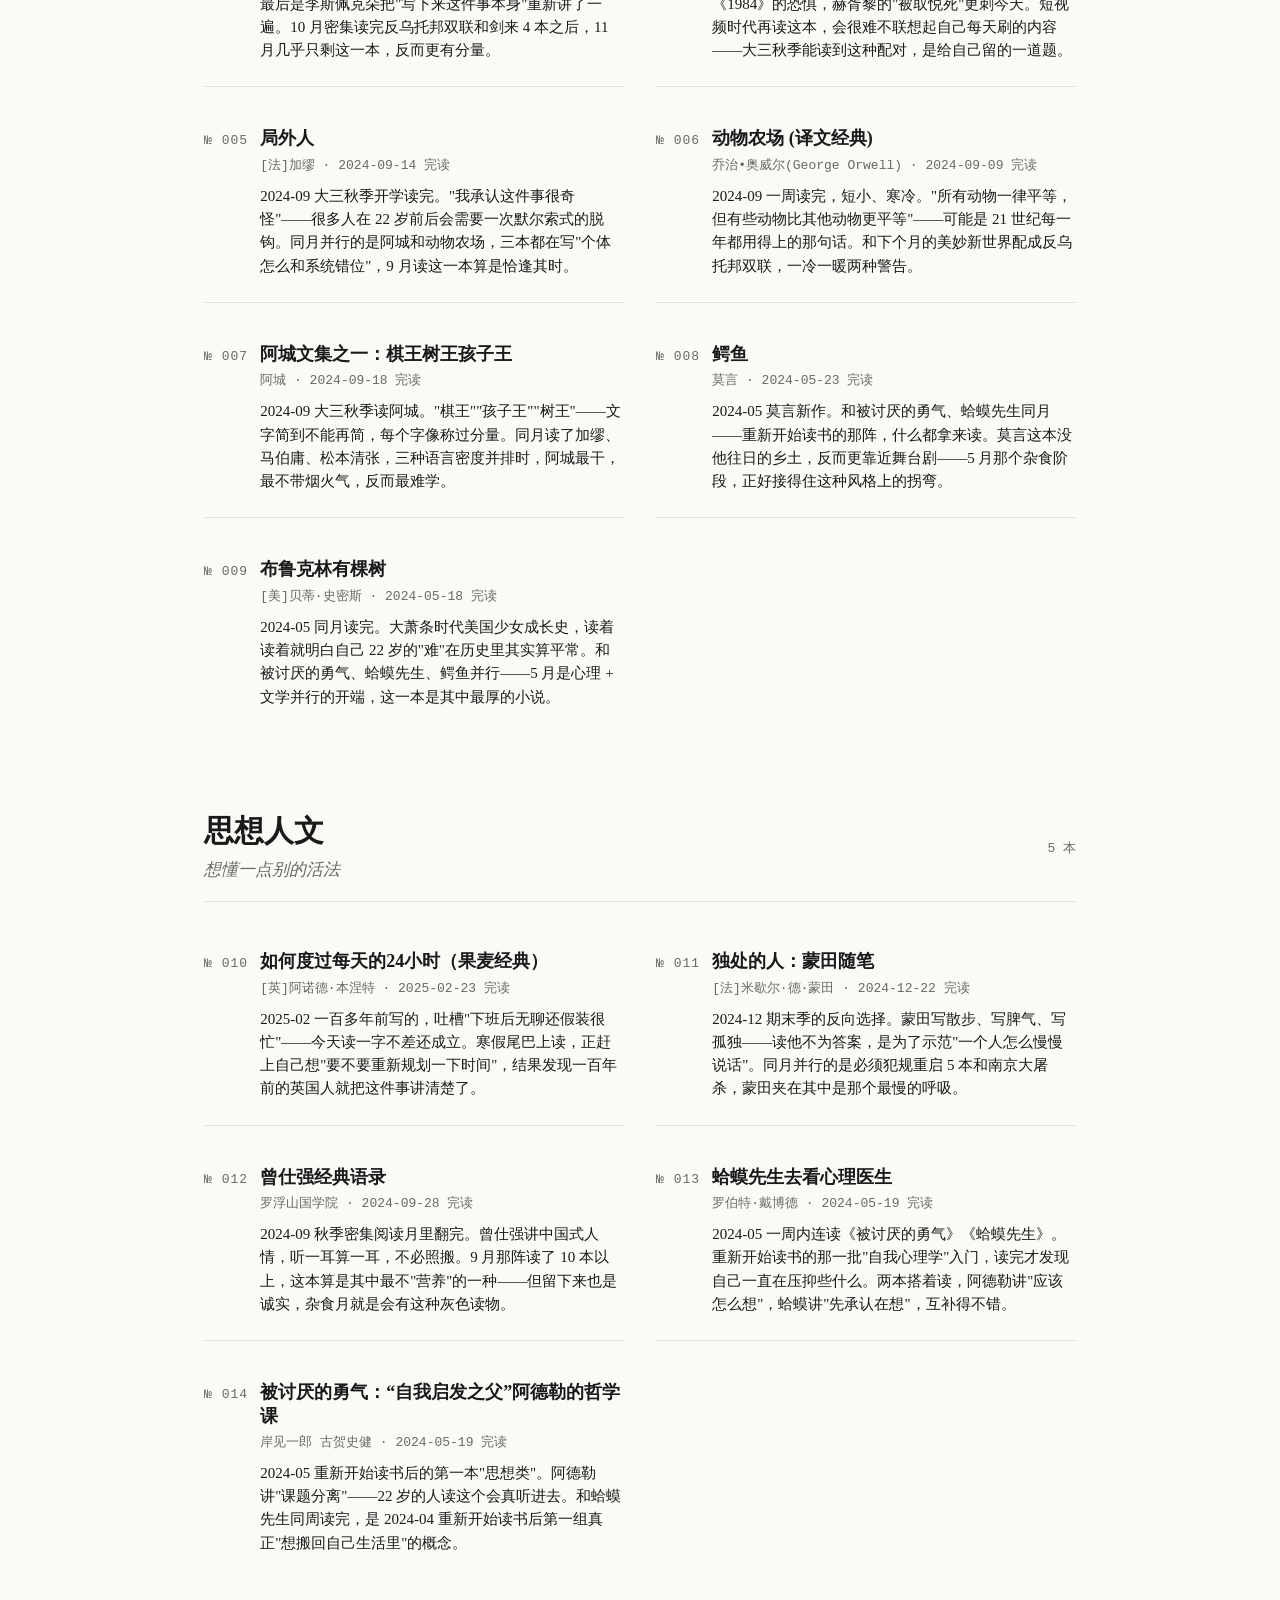
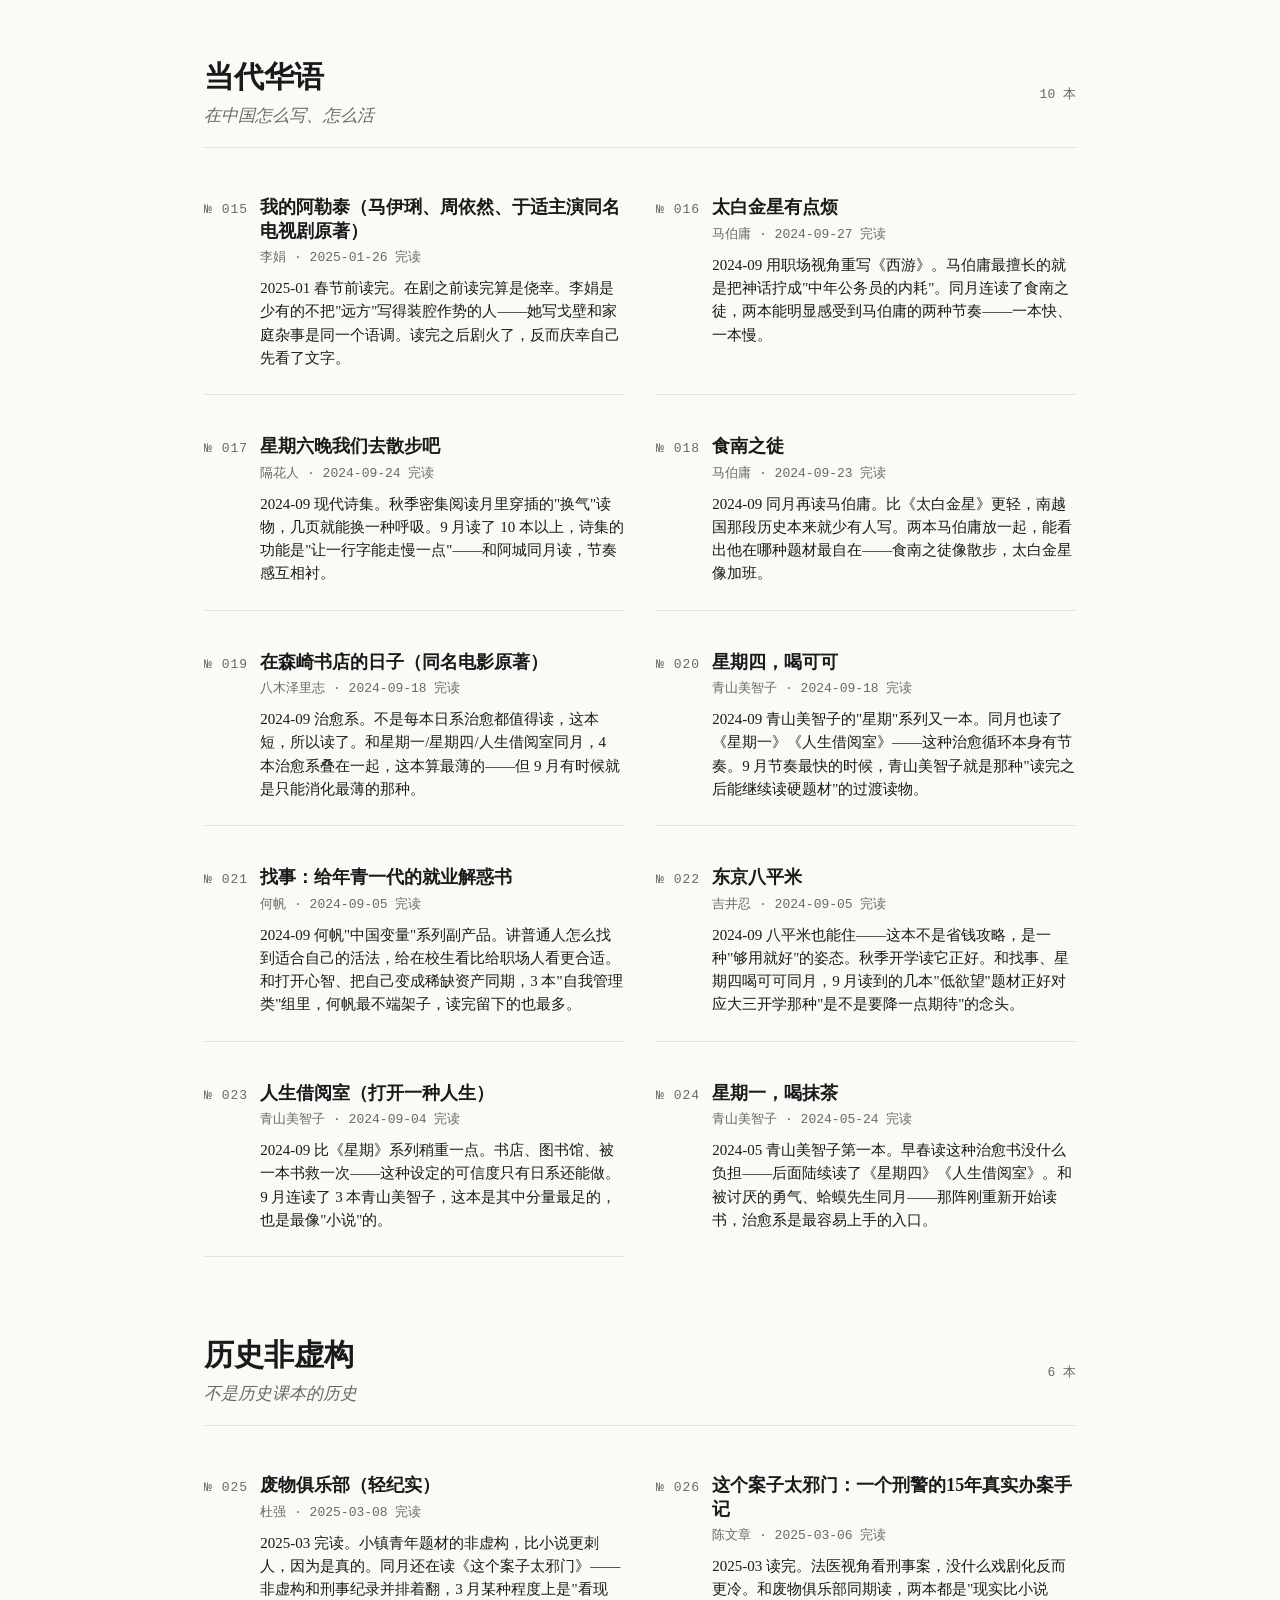
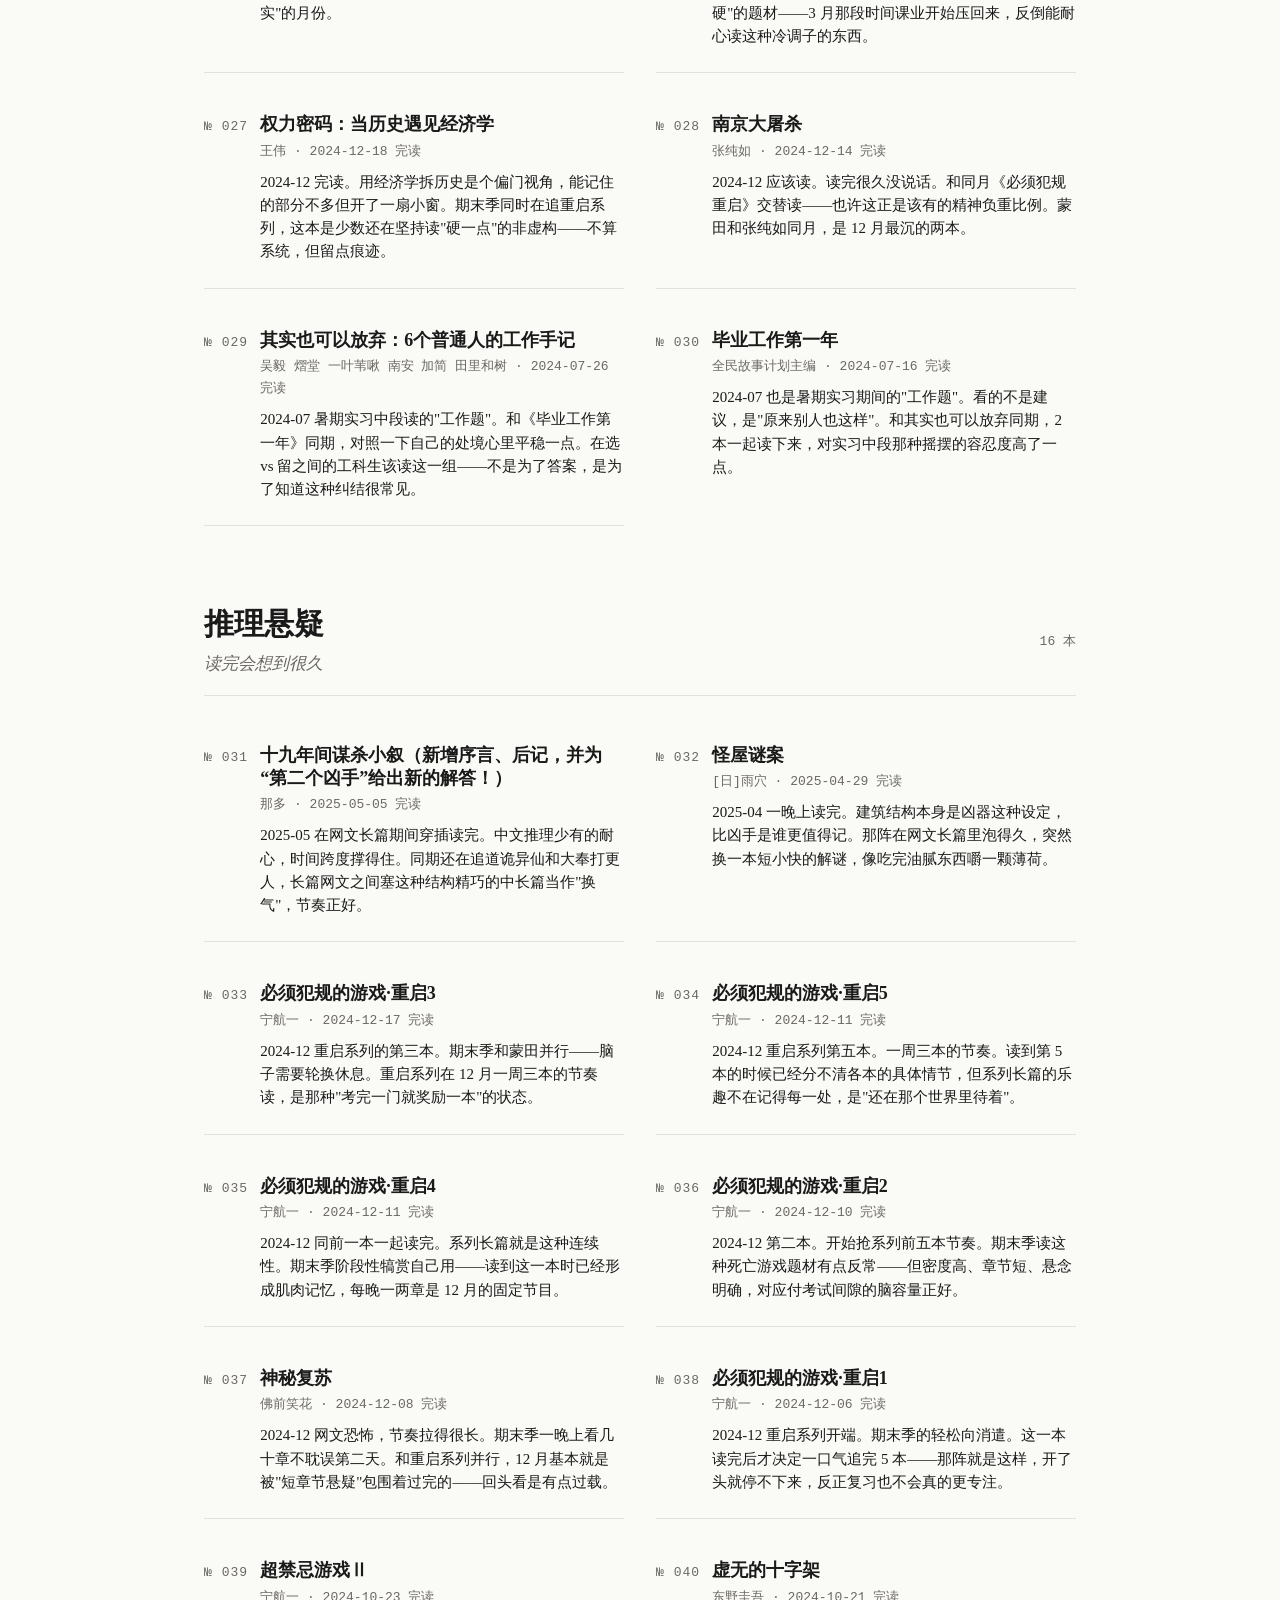
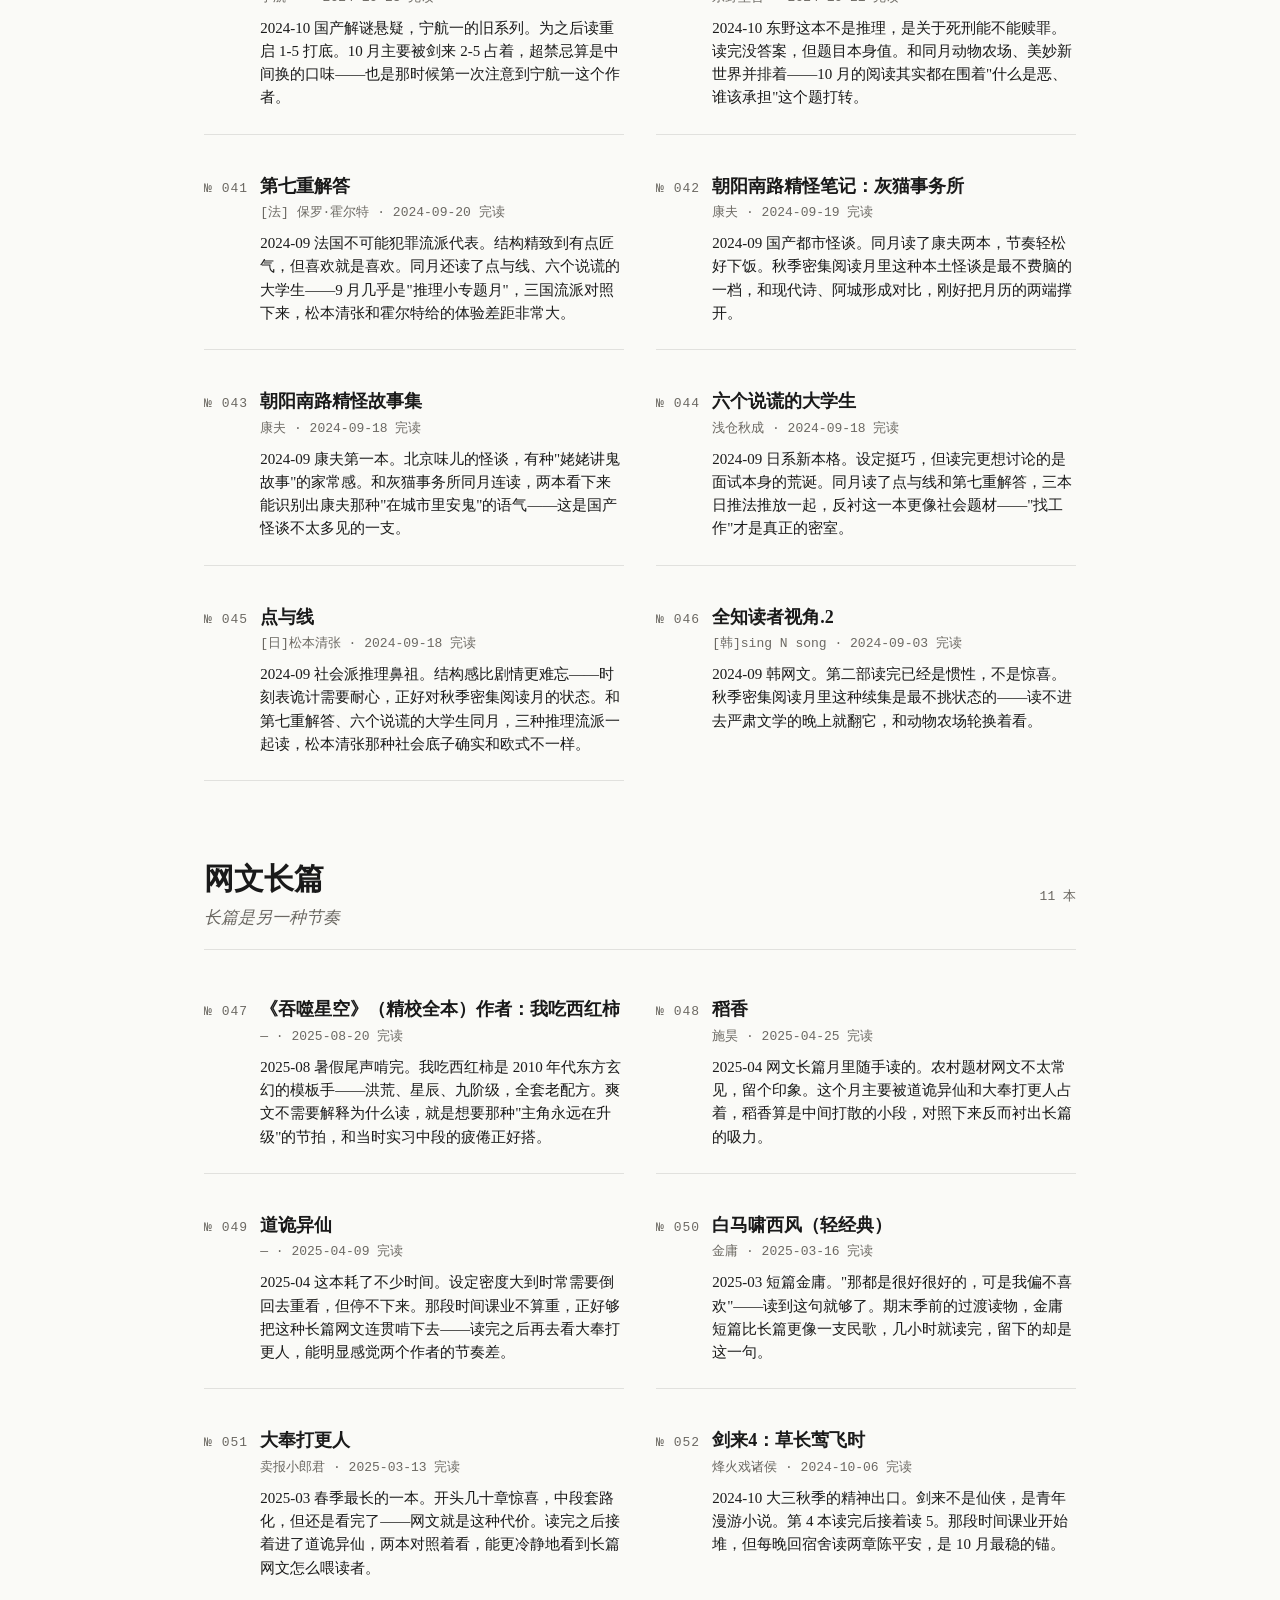
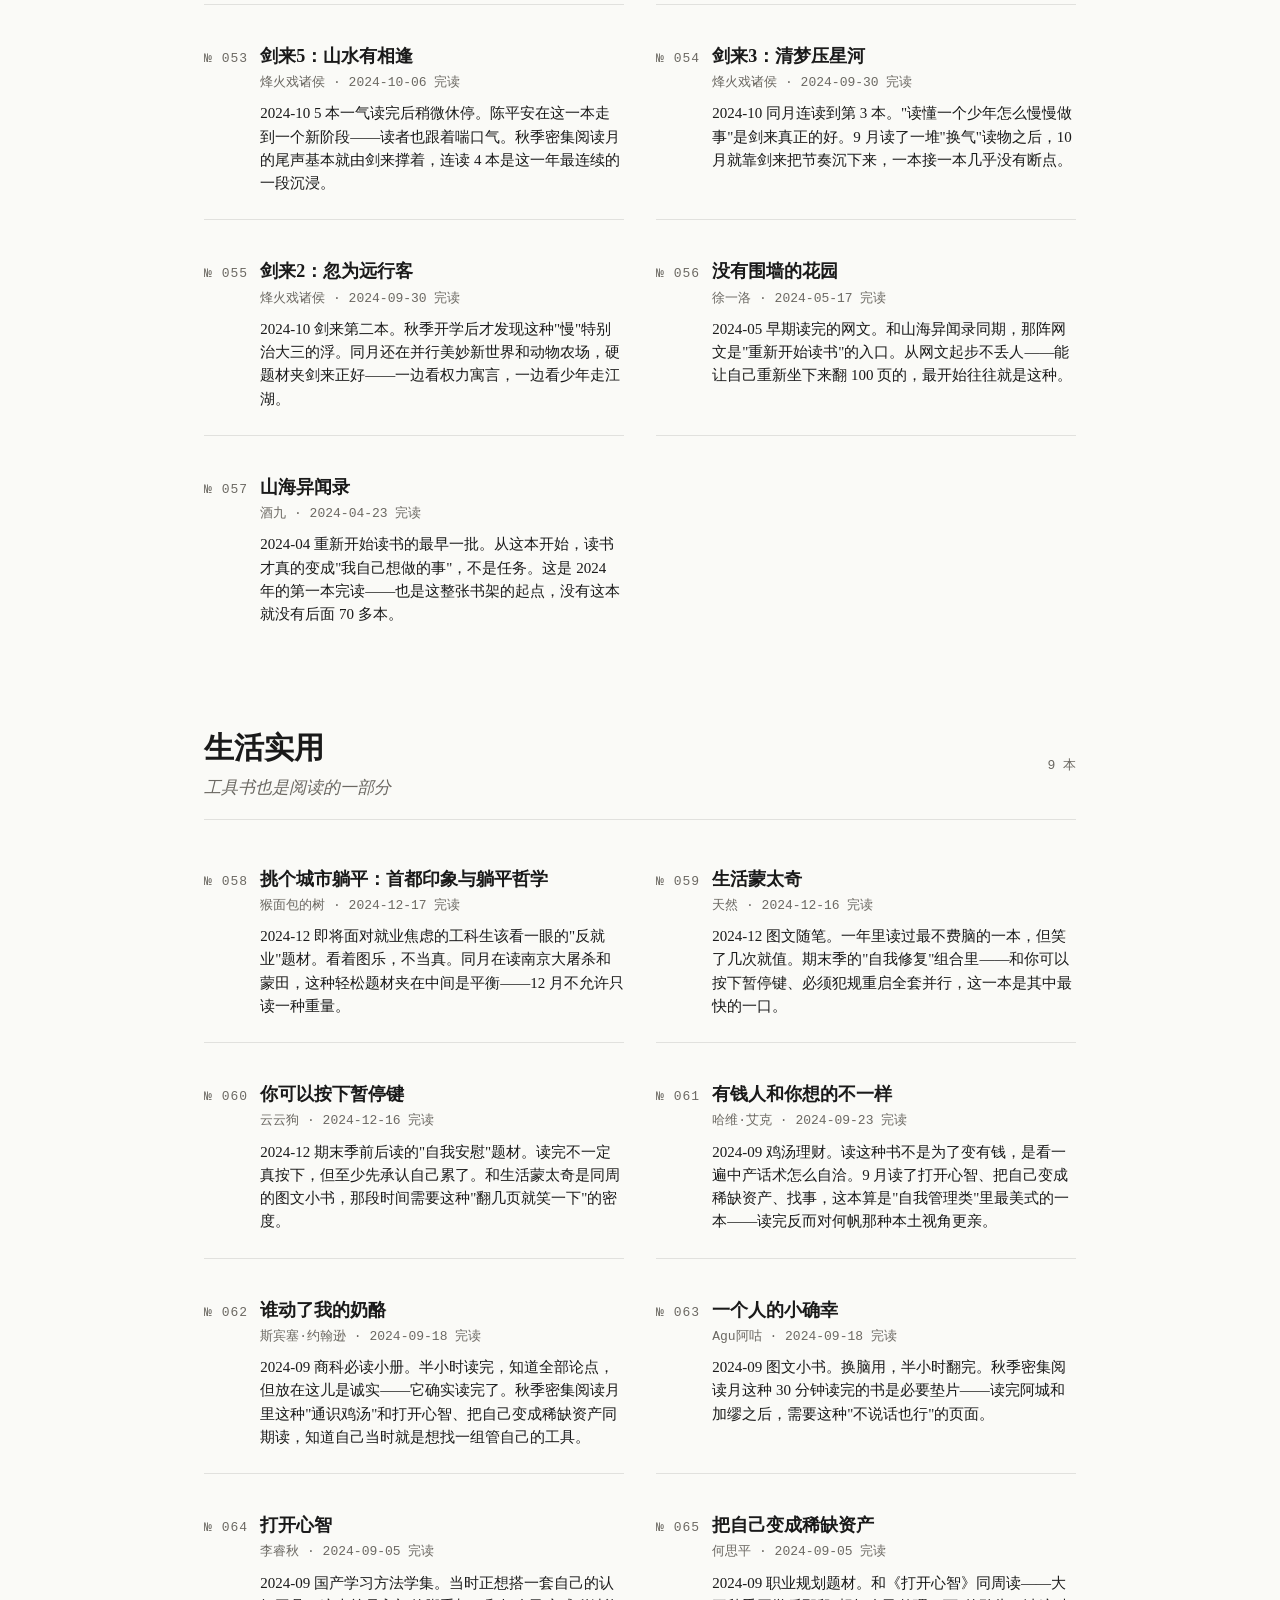
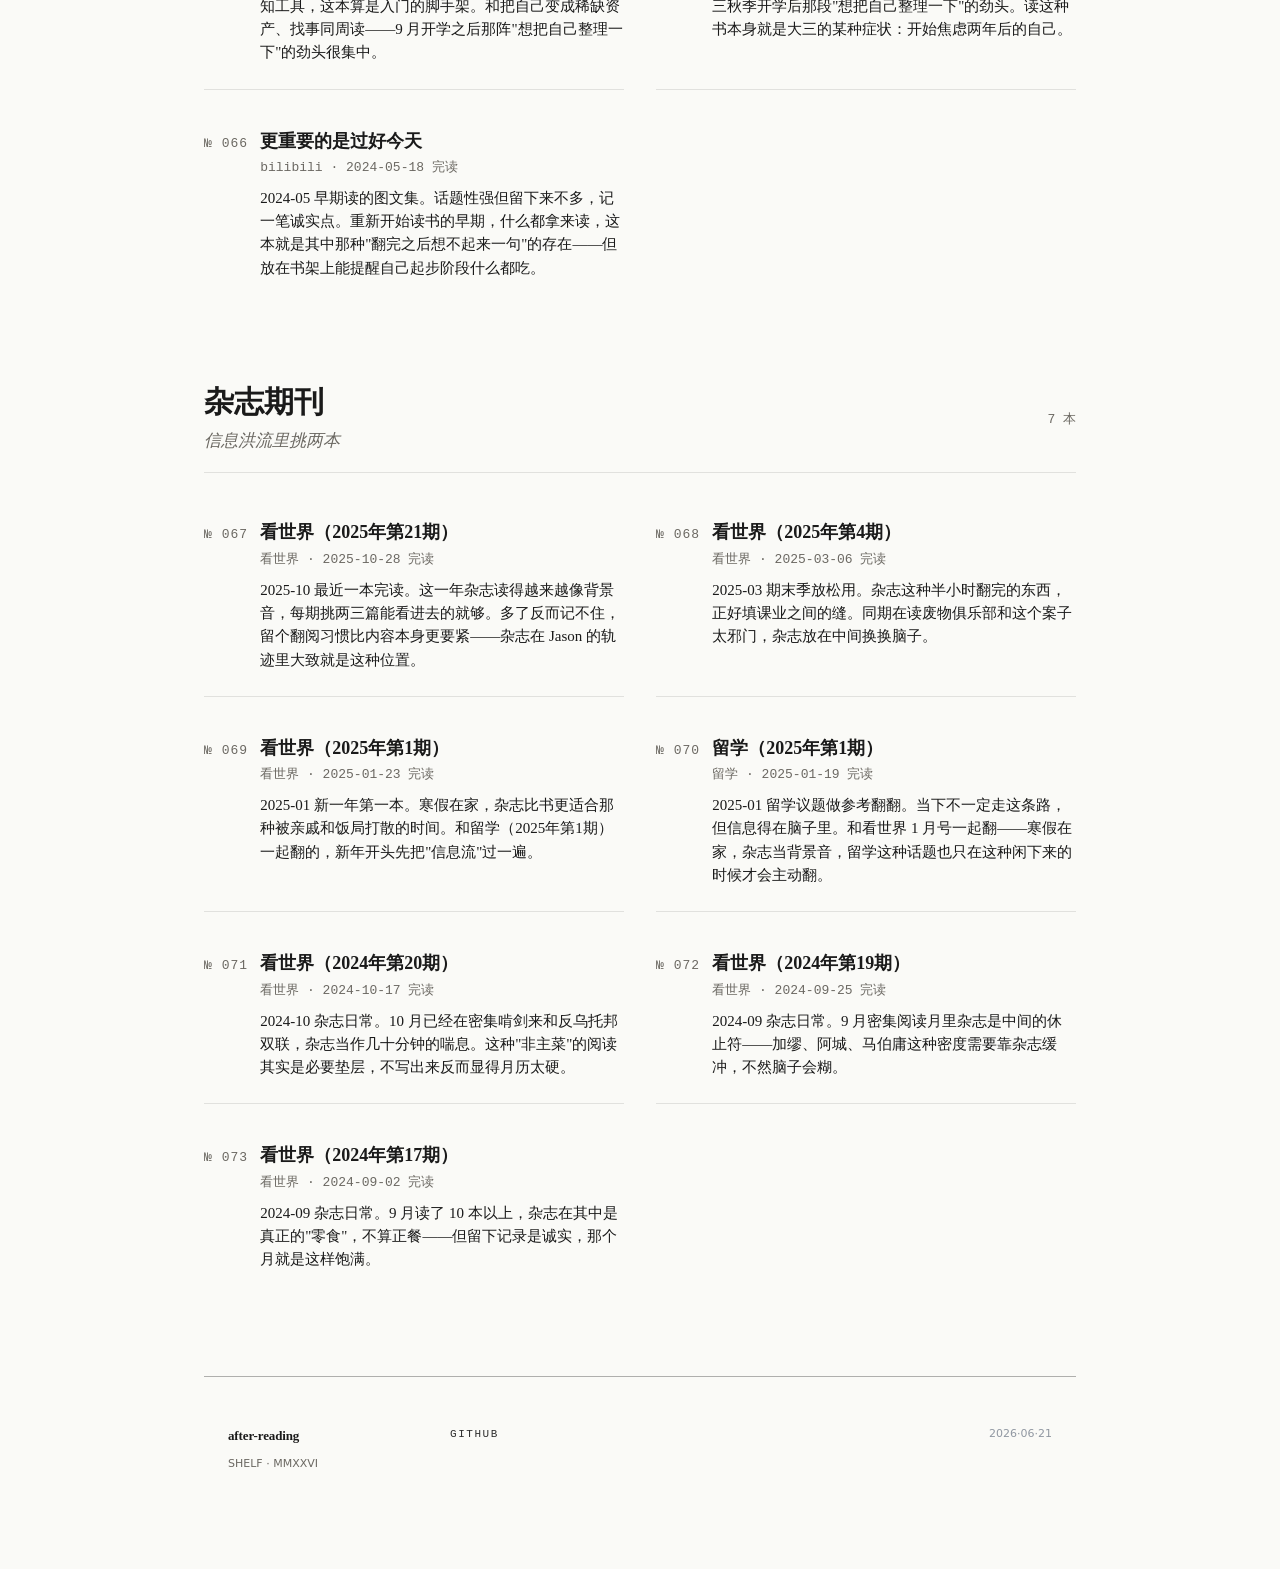
==== commit 914dc758: "chore: weekly weread shelf sync (auto)" ====
--- a/index.html
+++ b/index.html
@@ -717,7 +717,7 @@
       <nav class="jx-footer__index">
         <a href="https://github.com/estelledc/after-reading">github</a>
       </nav>
-      <time class="jx-footer__stamp" datetime="2026-06-14" lang="en">2026·06·14</time>
+      <time class="jx-footer__stamp" datetime="2026-06-21" lang="en">2026·06·21</time>
     </footer>
   </div>
 </body>
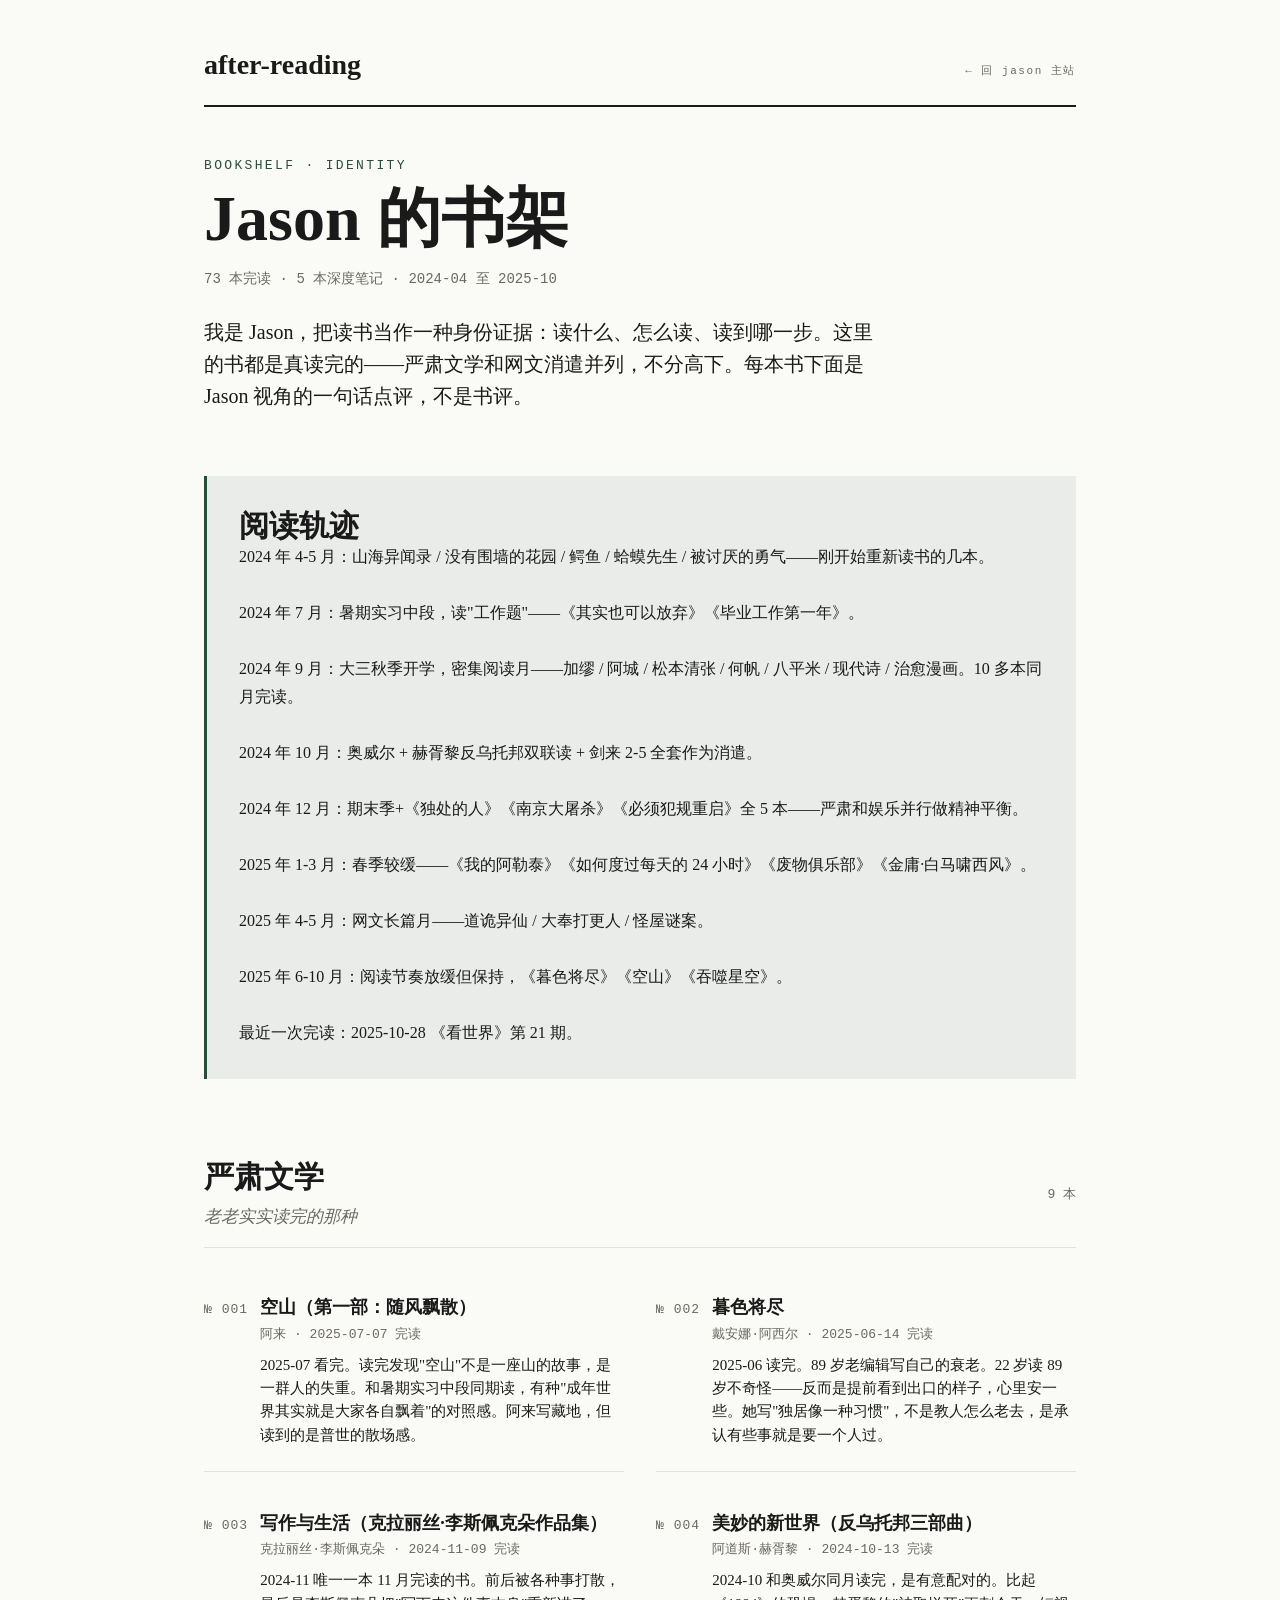
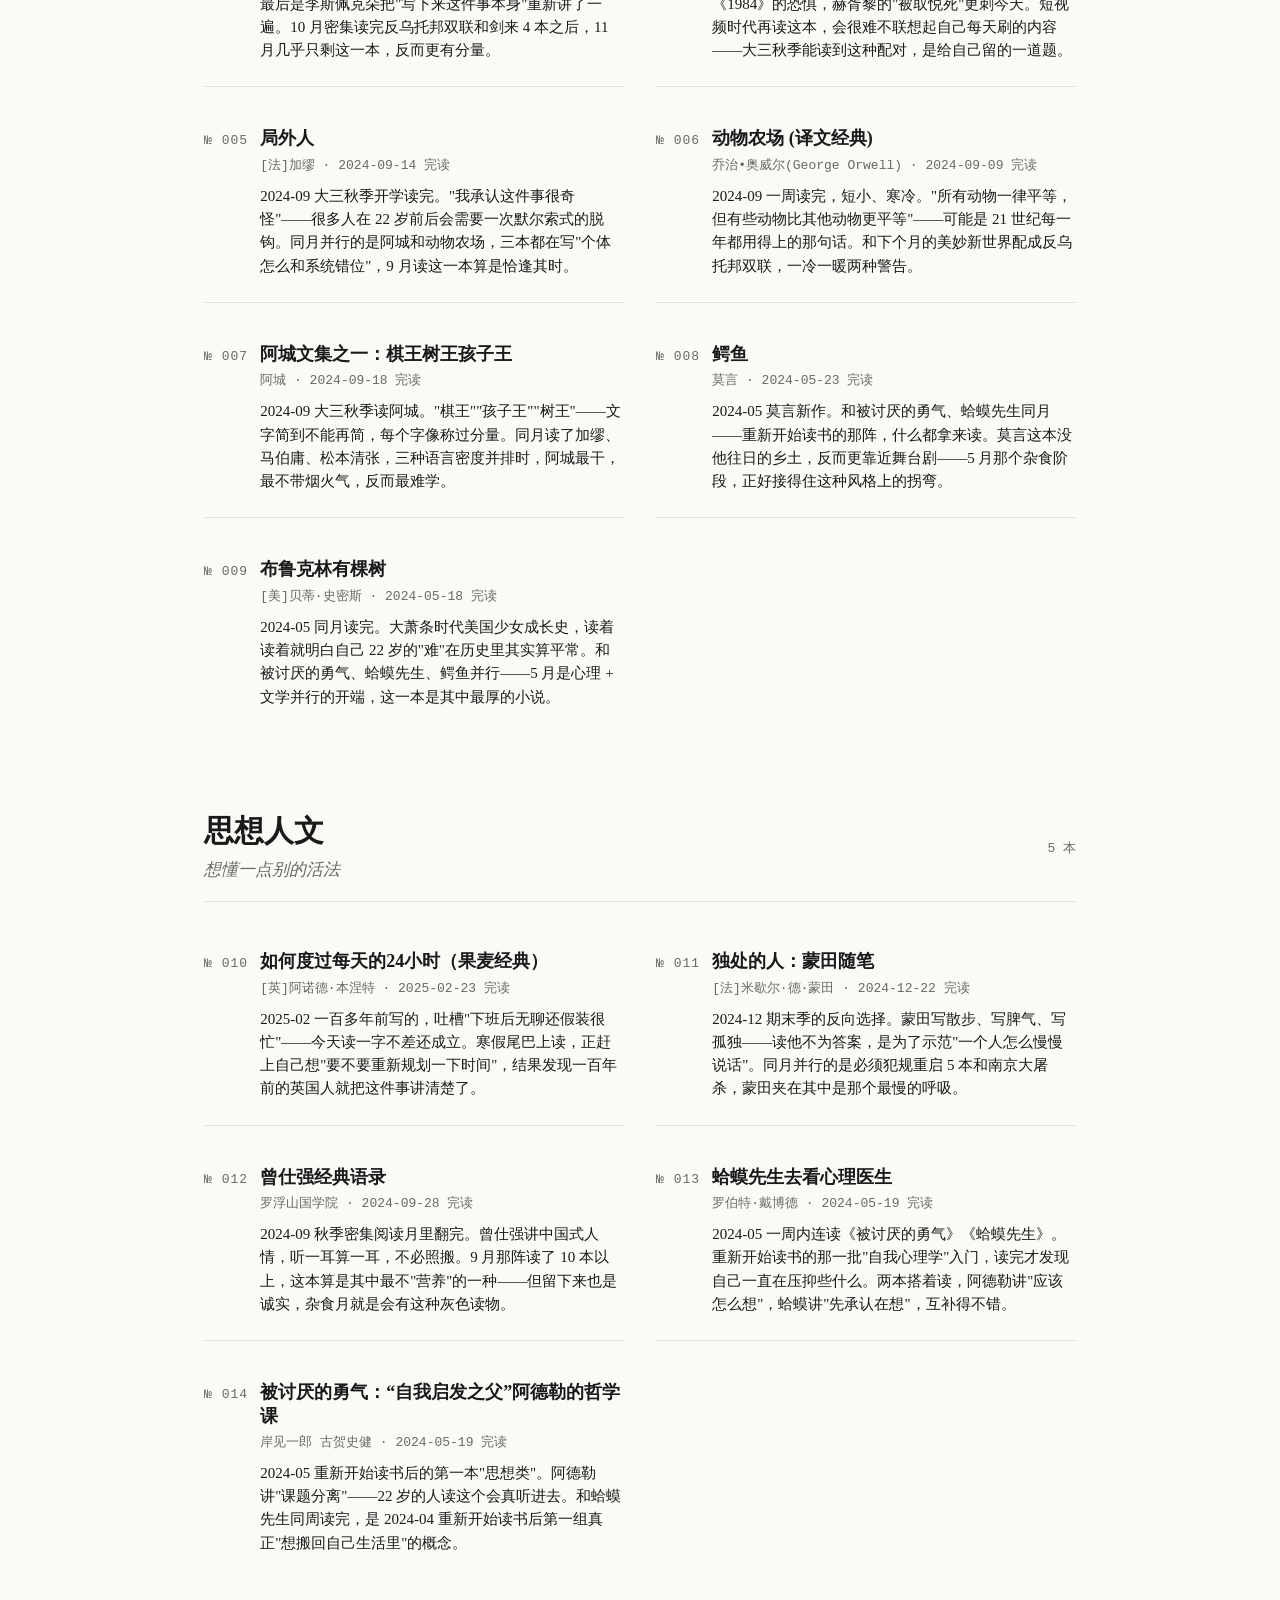
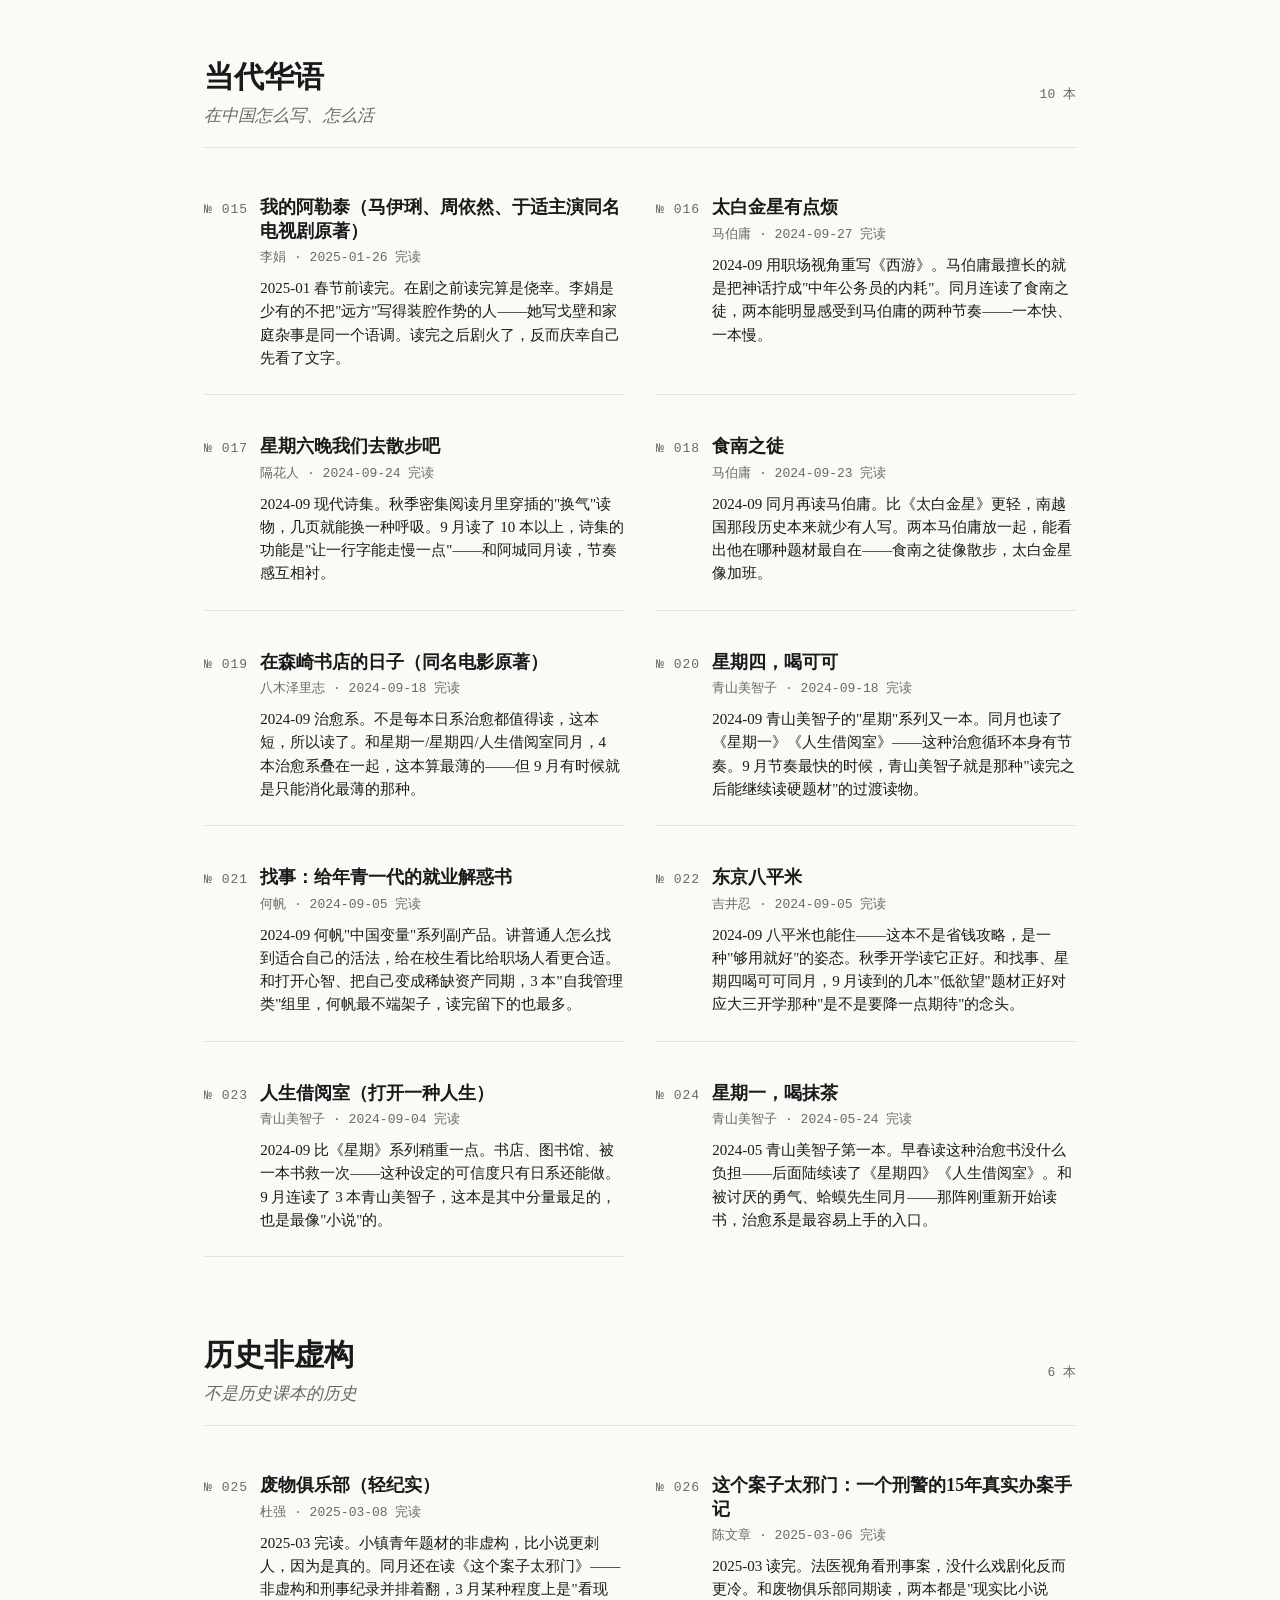
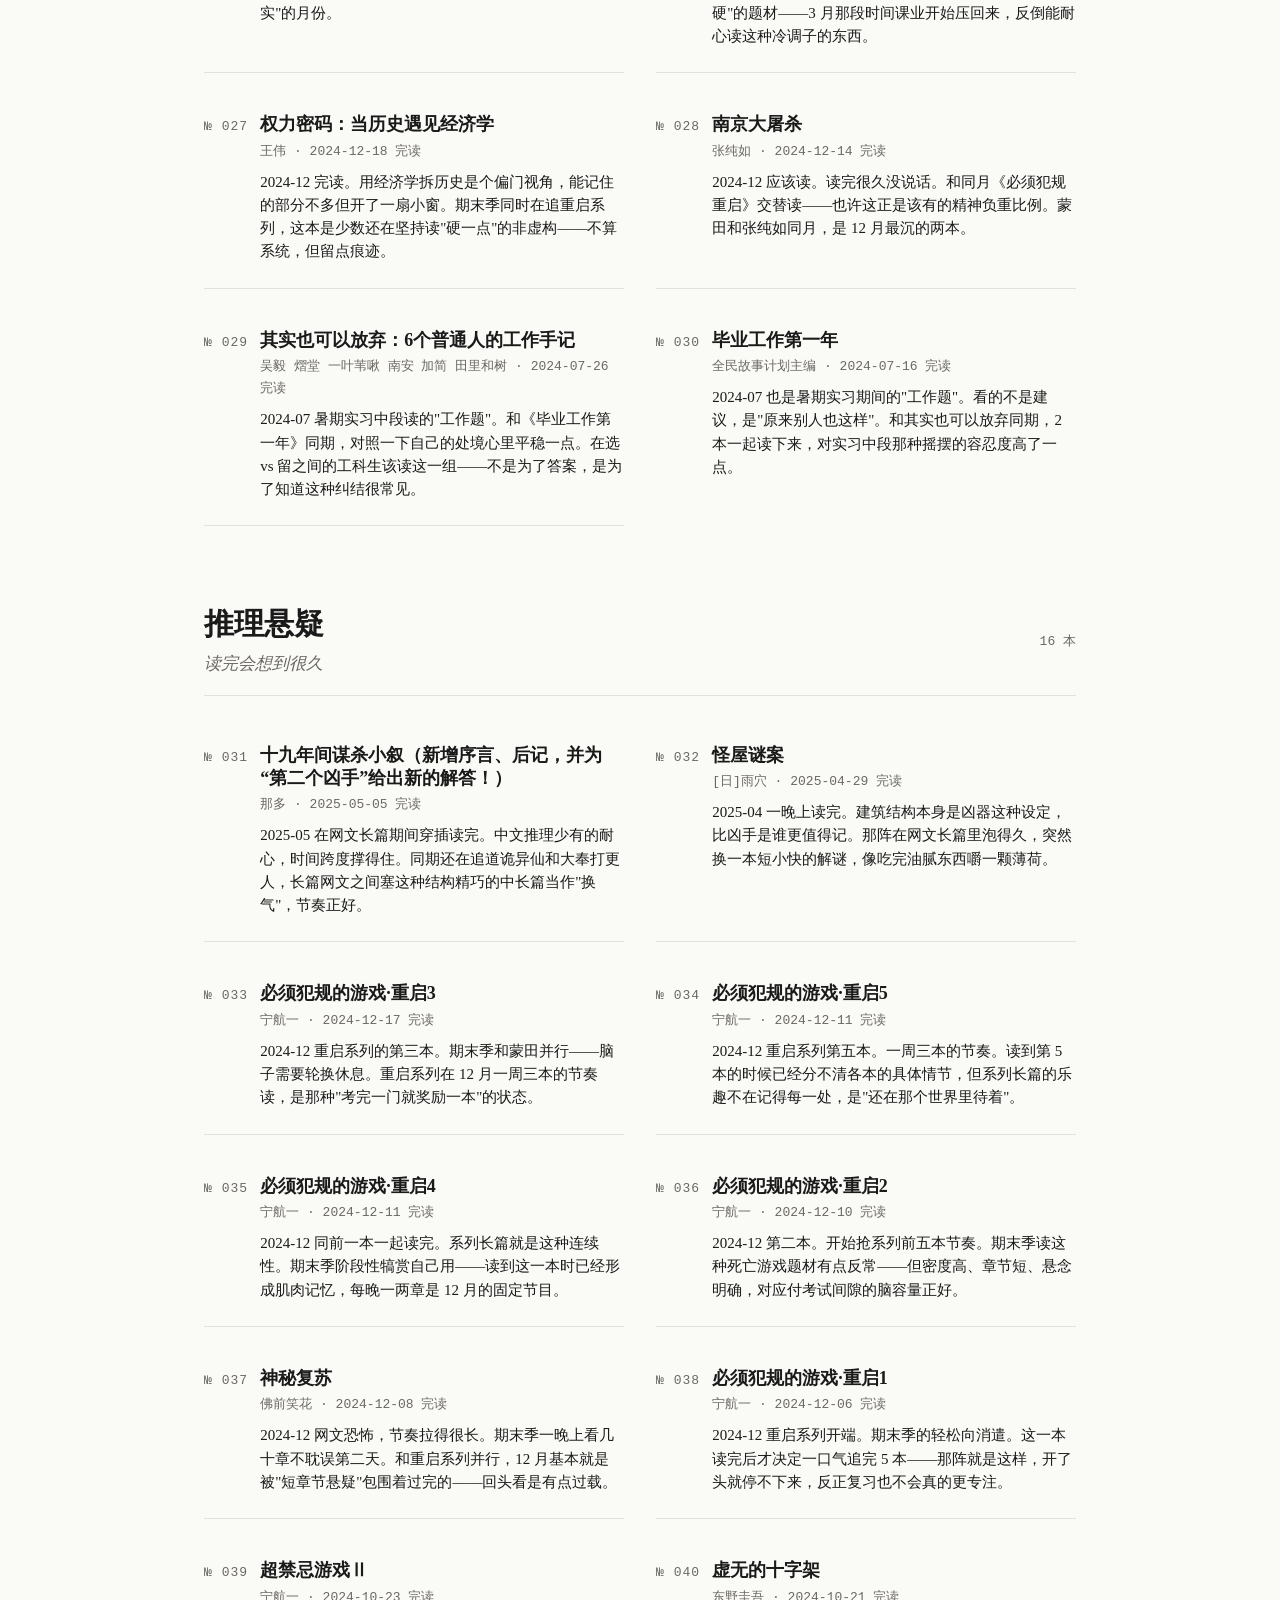
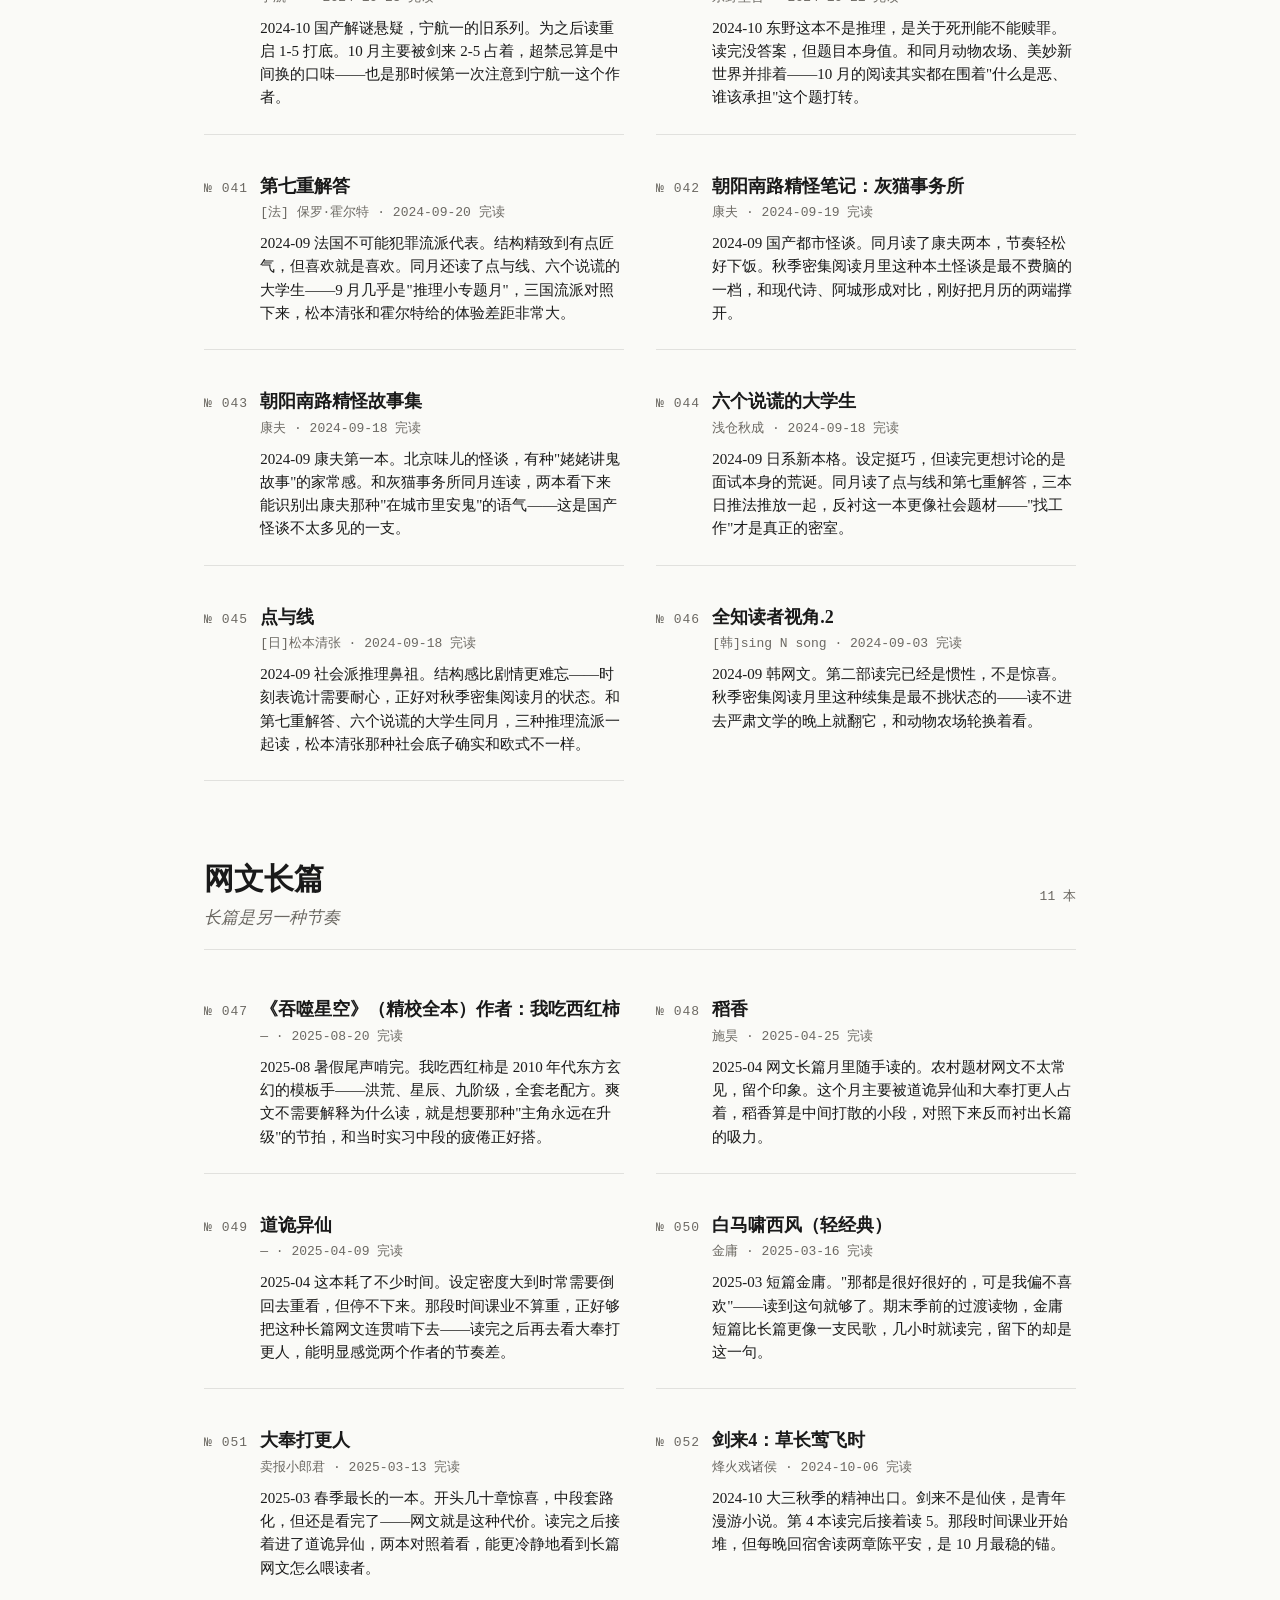
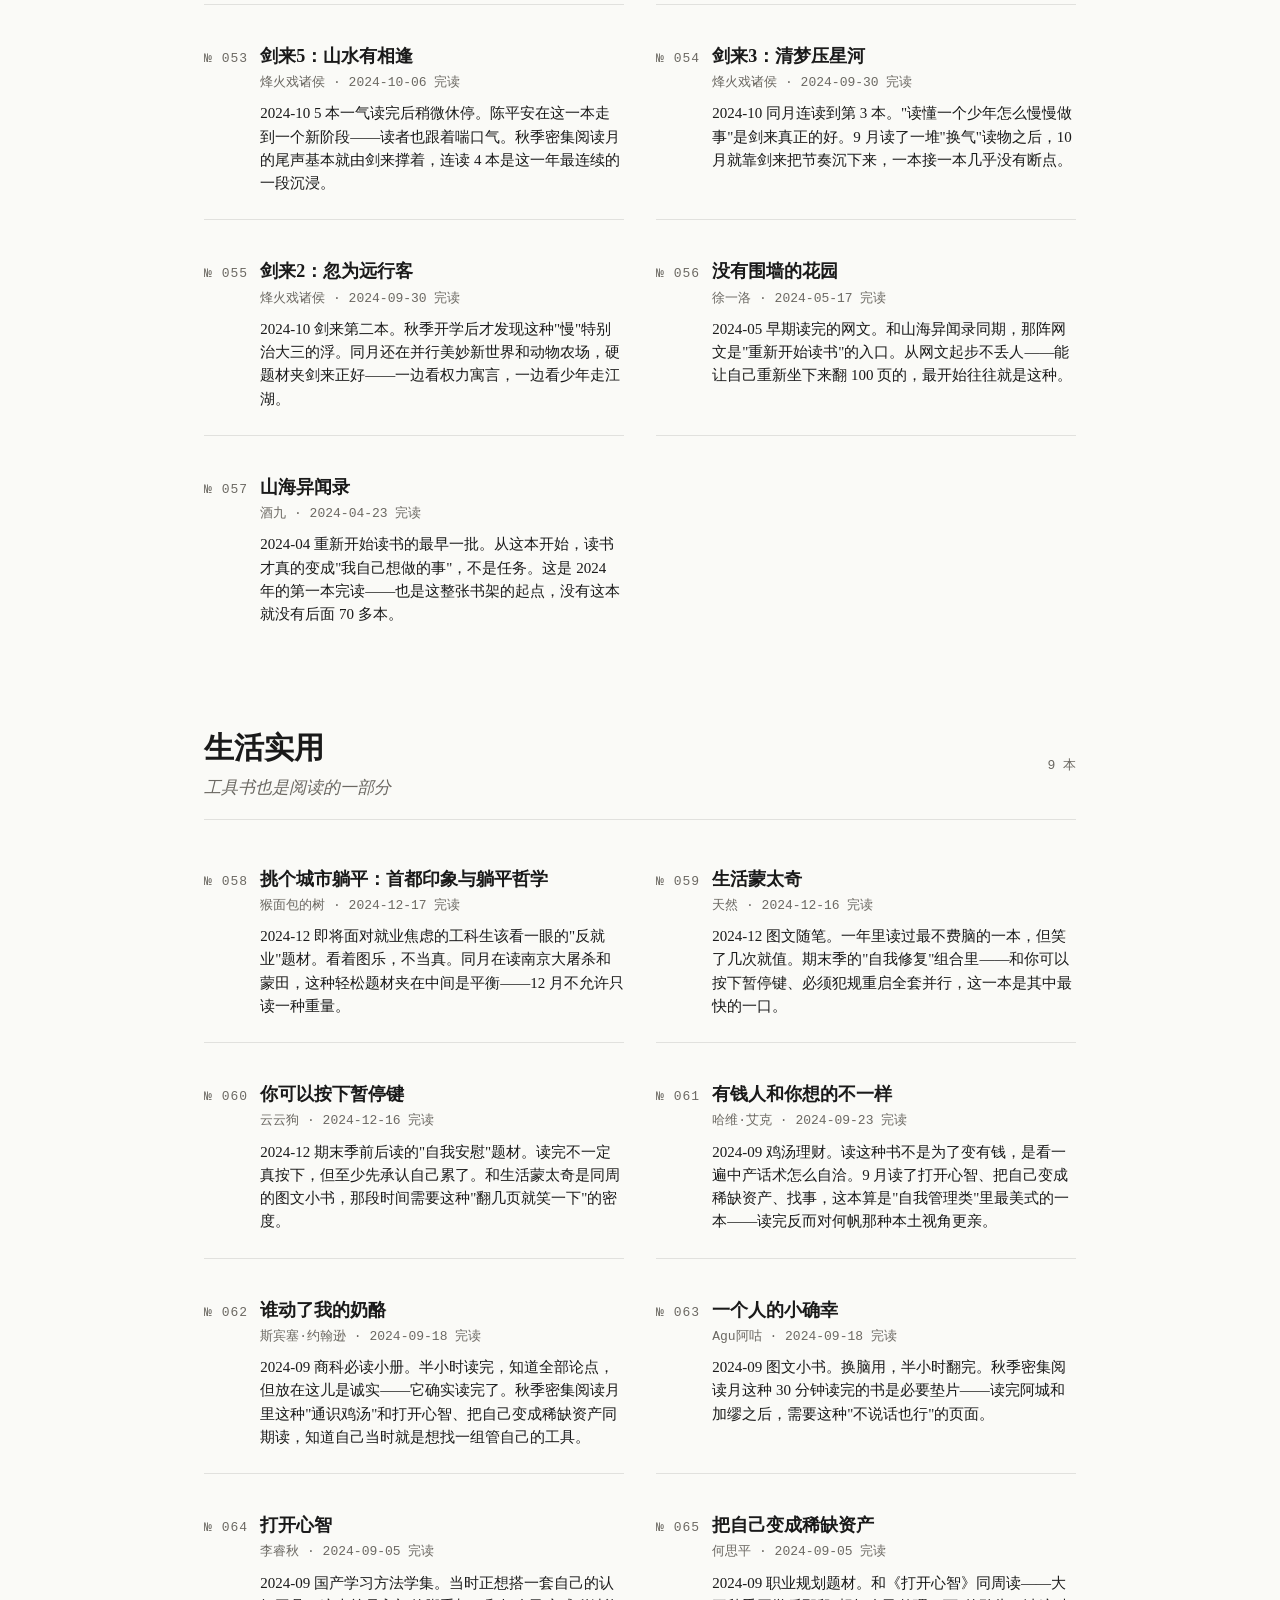
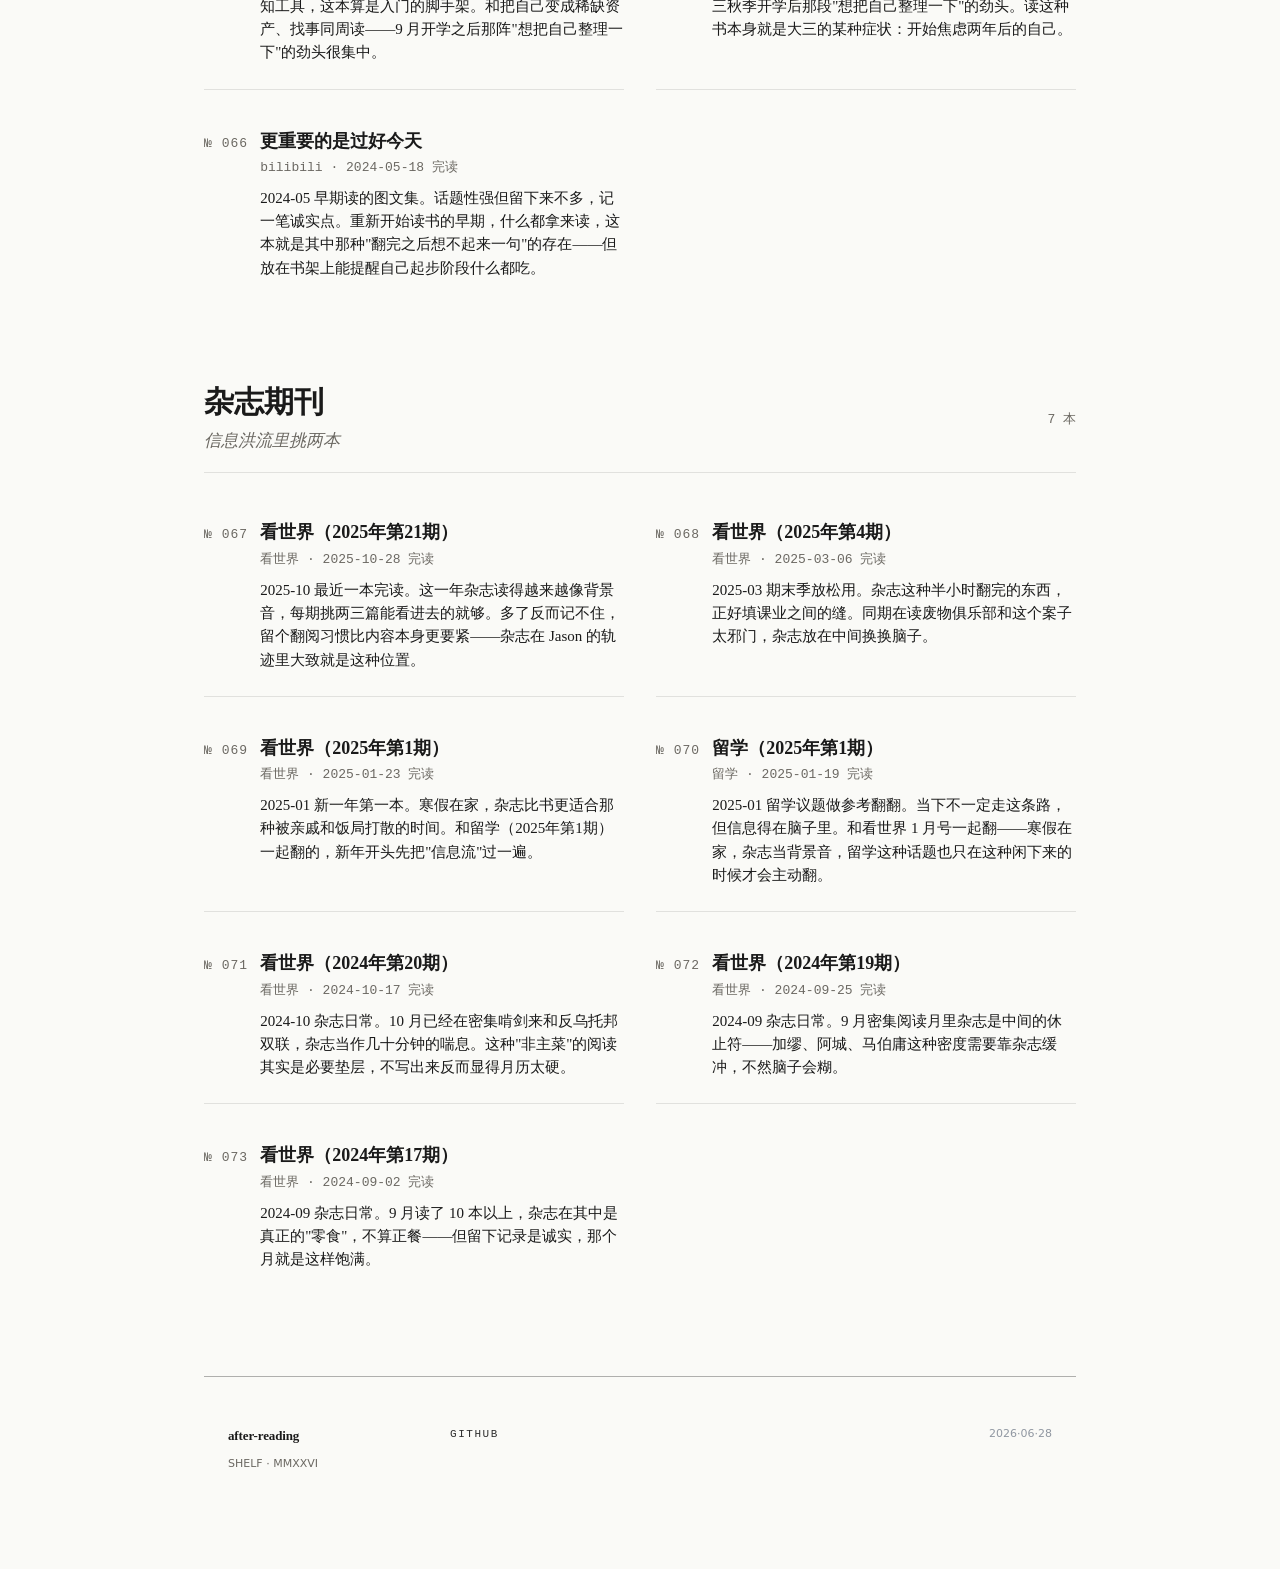
==== commit 5fd908d3: "chore: weekly weread shelf sync (auto)" ====
--- a/index.html
+++ b/index.html
@@ -717,7 +717,7 @@
       <nav class="jx-footer__index">
         <a href="https://github.com/estelledc/after-reading">github</a>
       </nav>
-      <time class="jx-footer__stamp" datetime="2026-06-21" lang="en">2026·06·21</time>
+      <time class="jx-footer__stamp" datetime="2026-06-28" lang="en">2026·06·28</time>
     </footer>
   </div>
 </body>
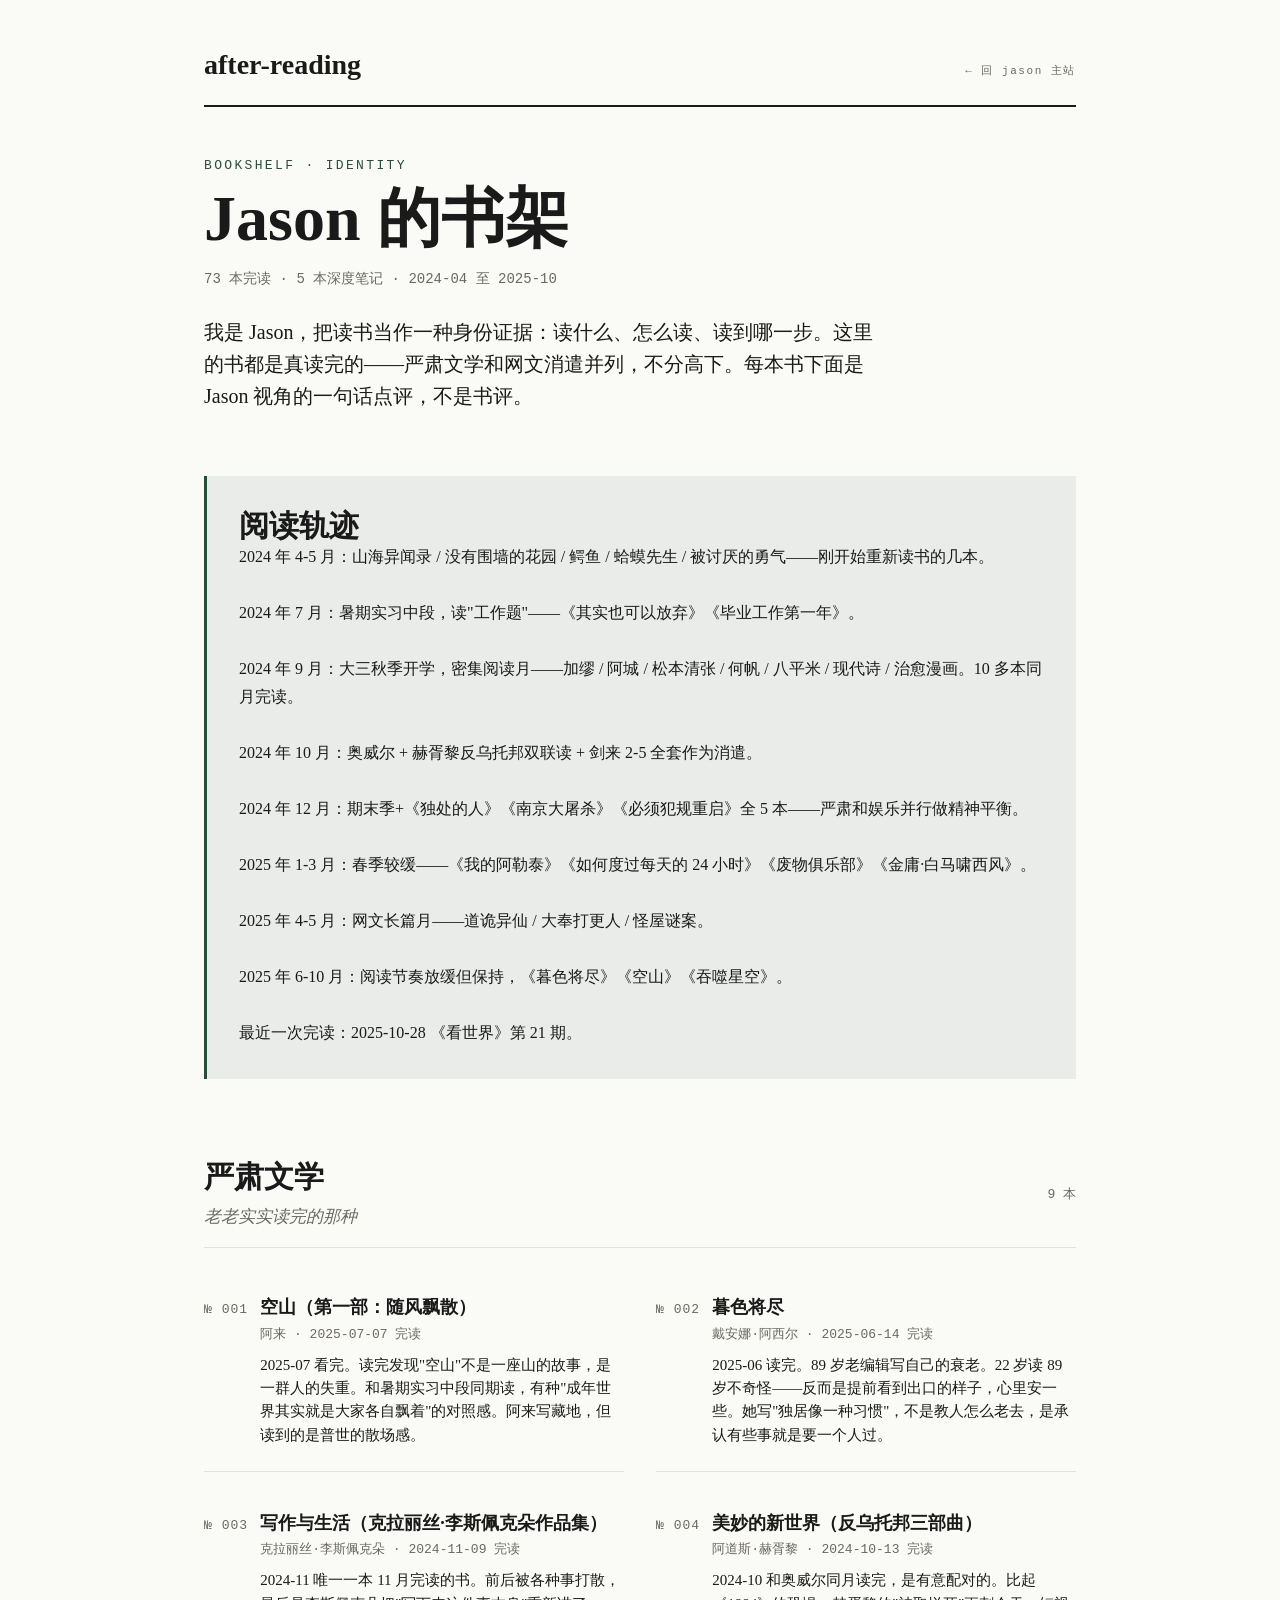
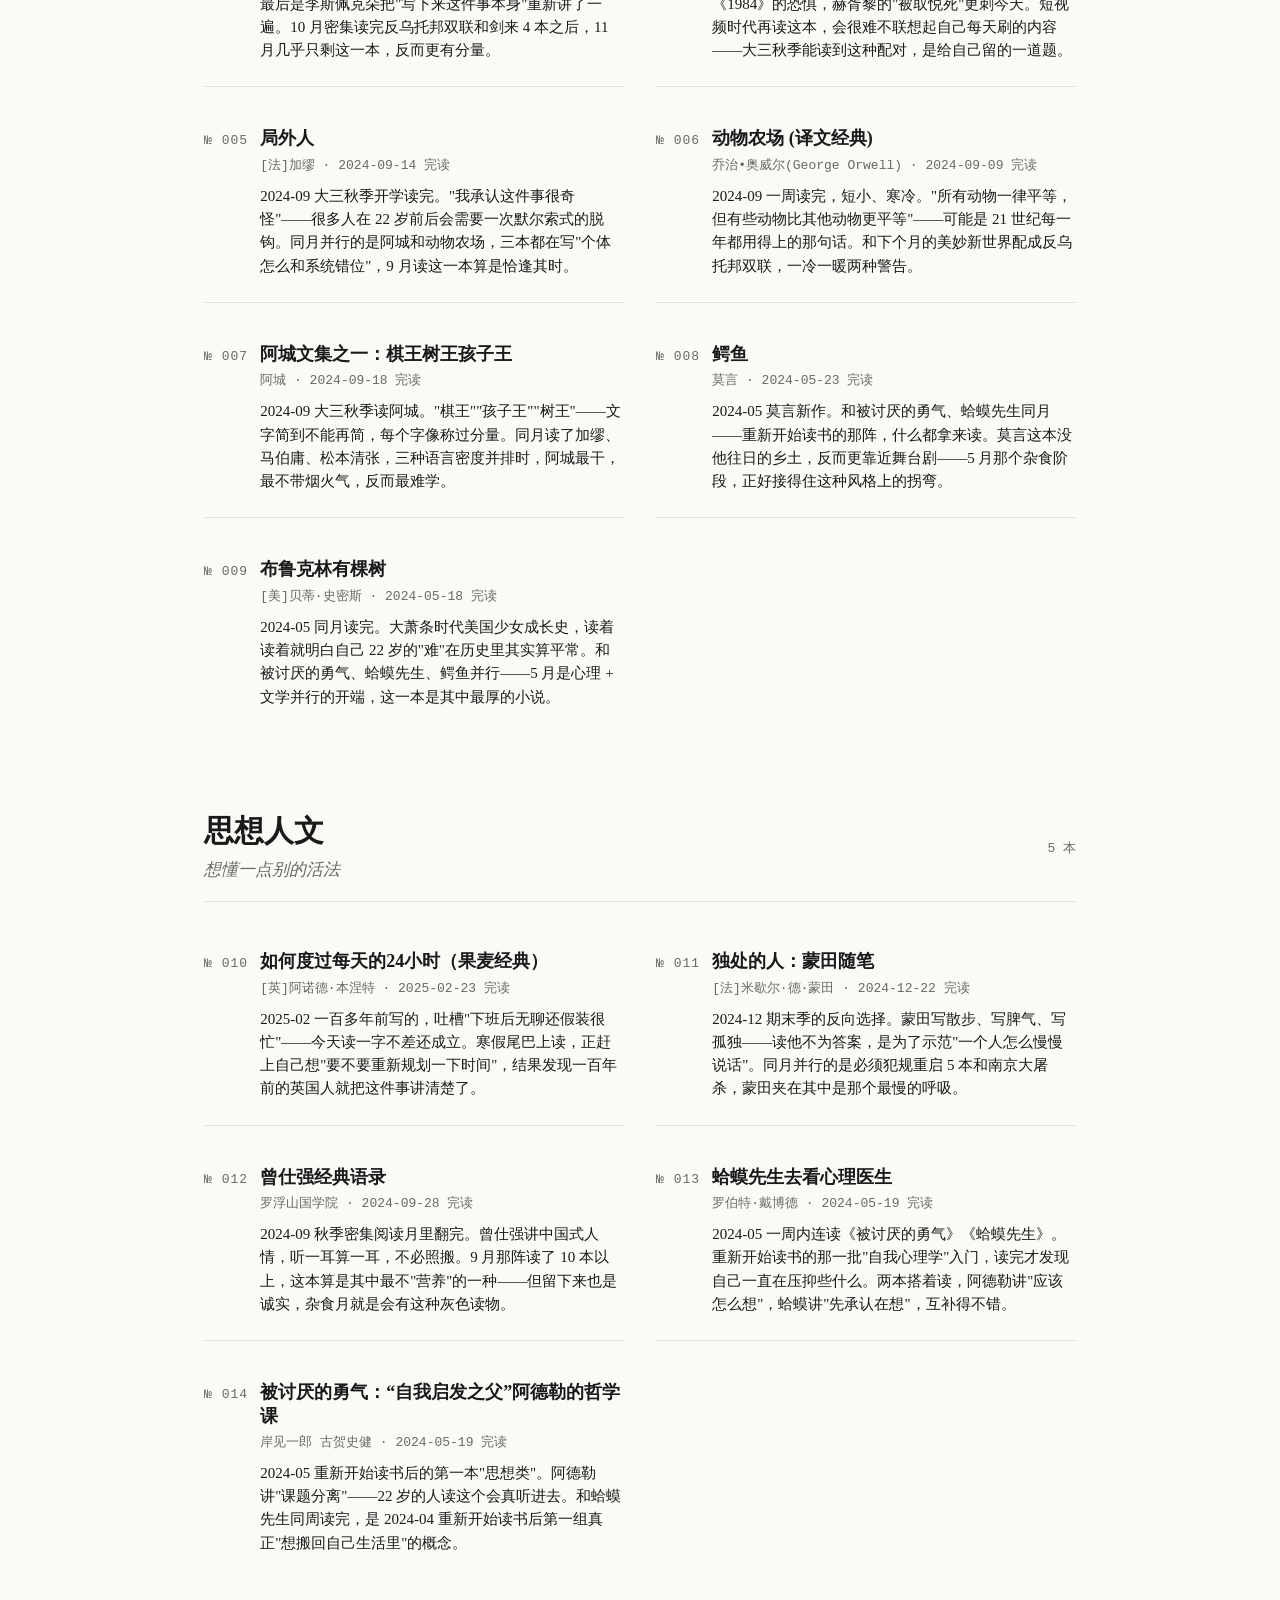
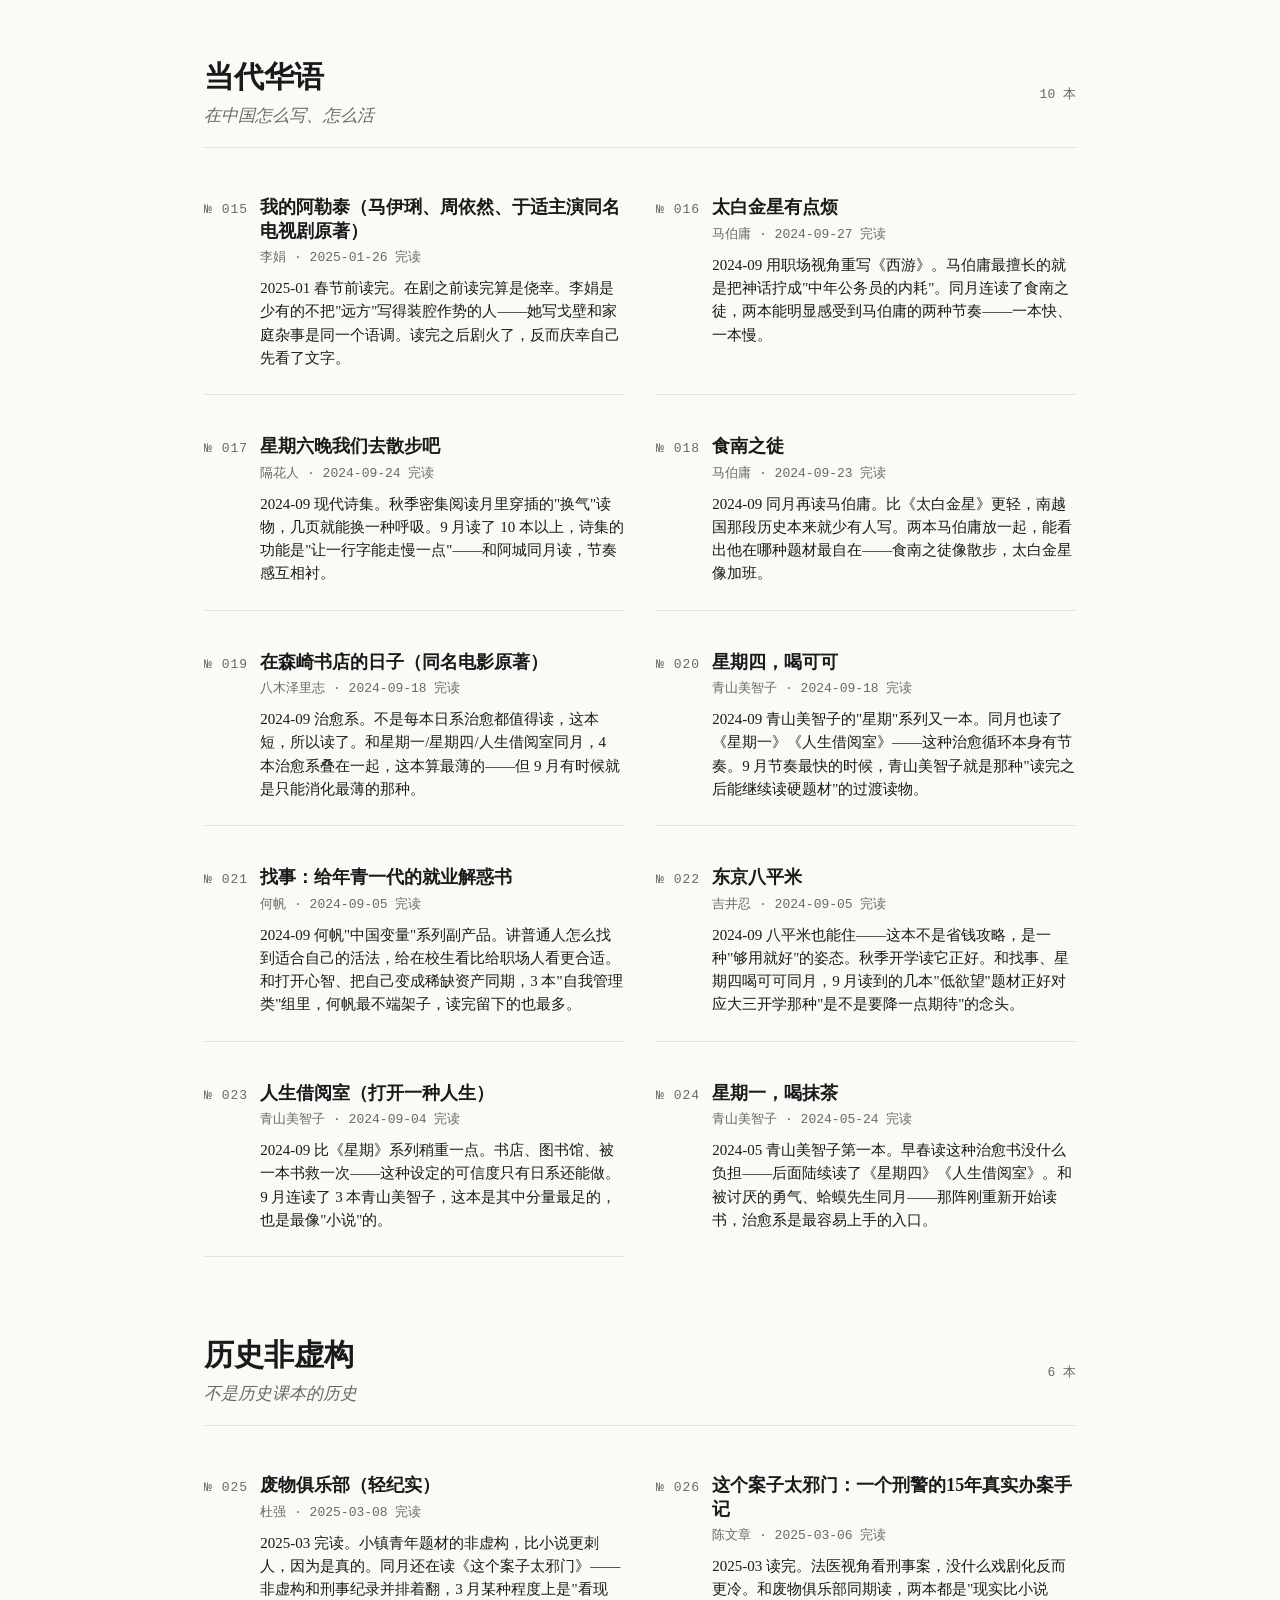
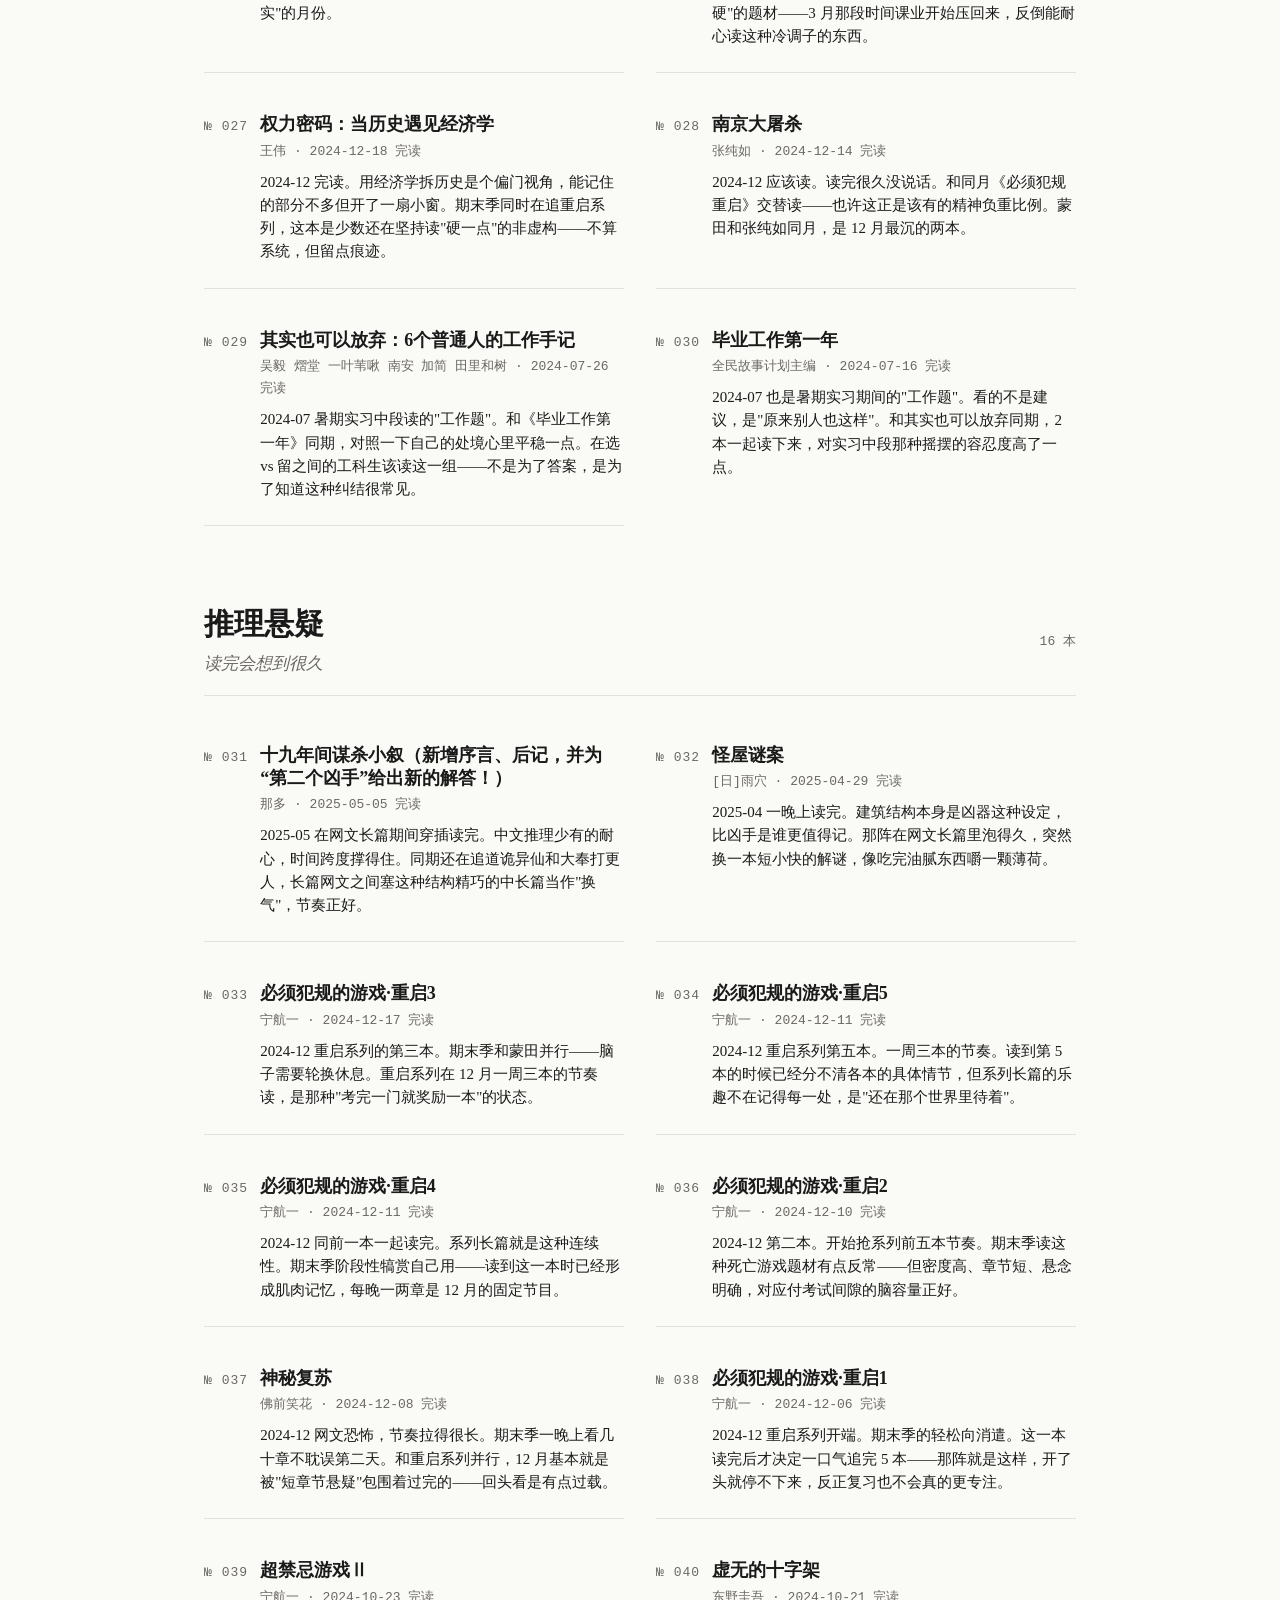
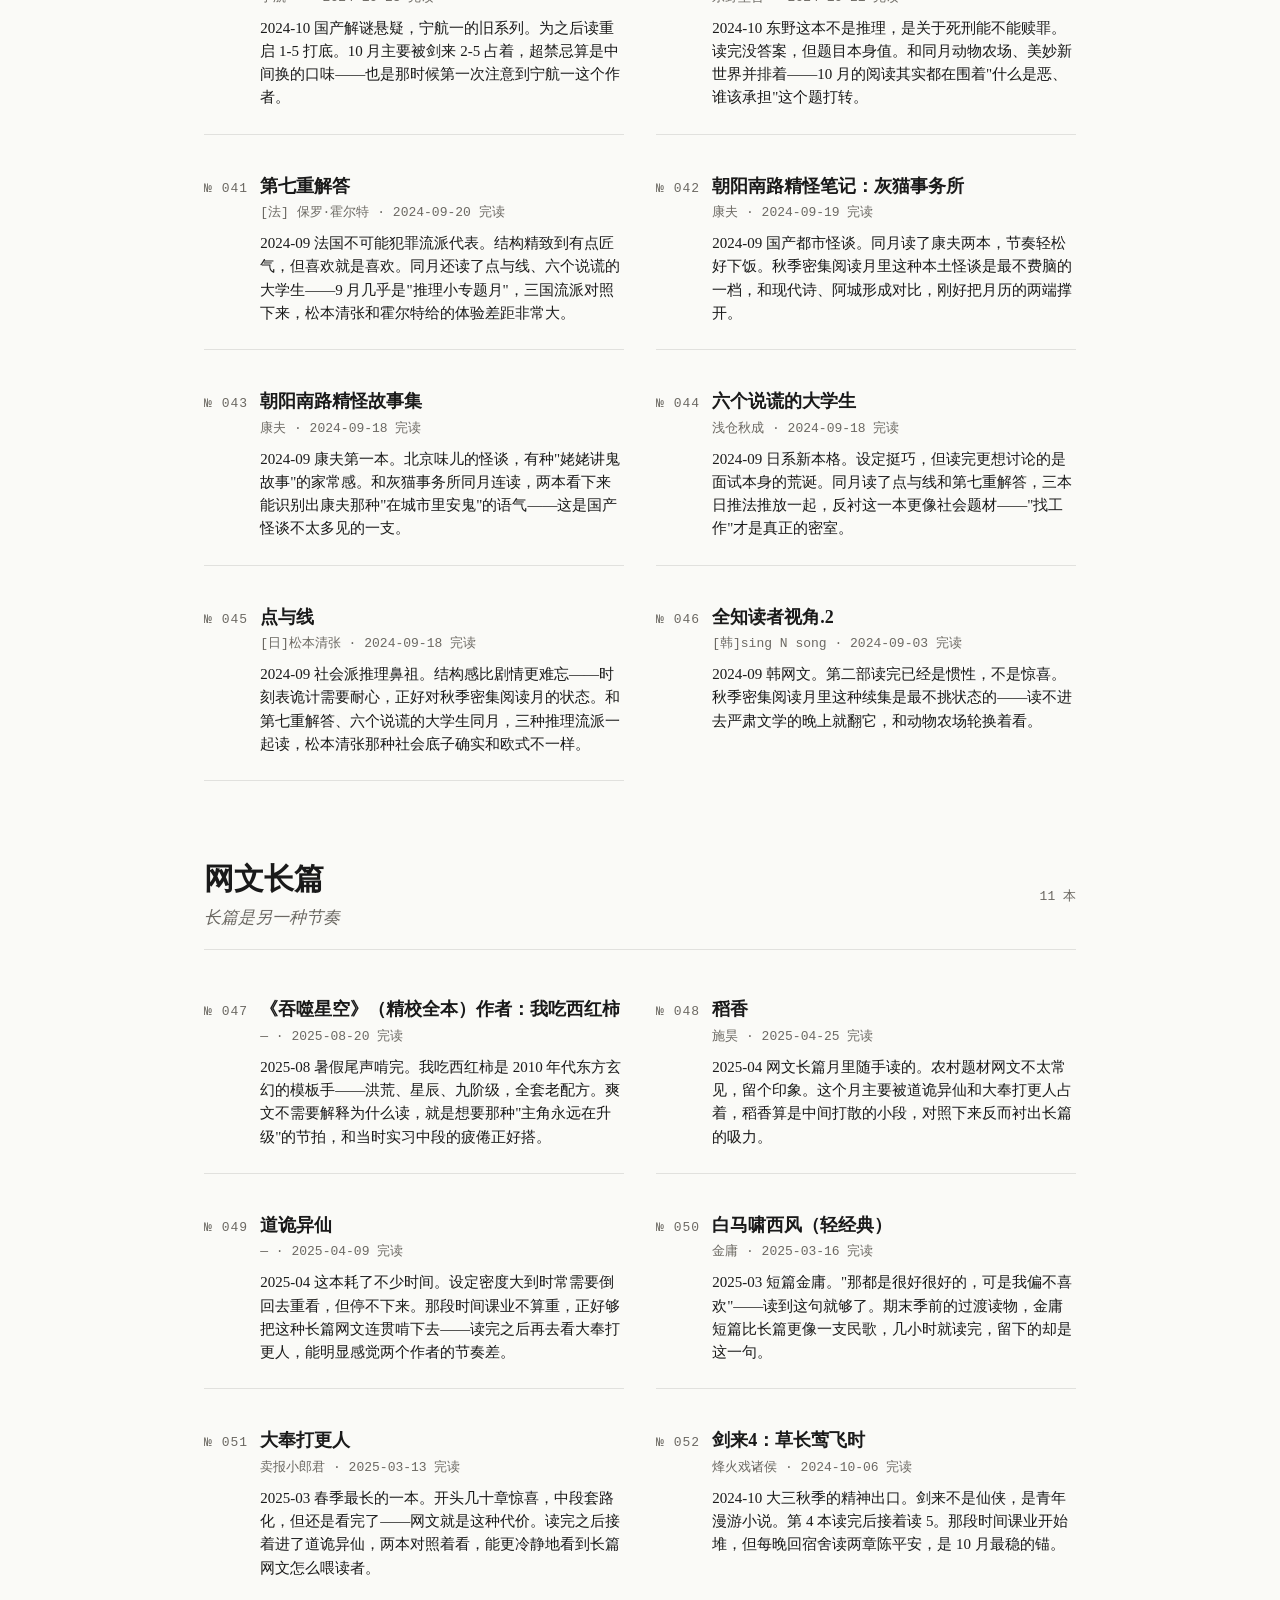
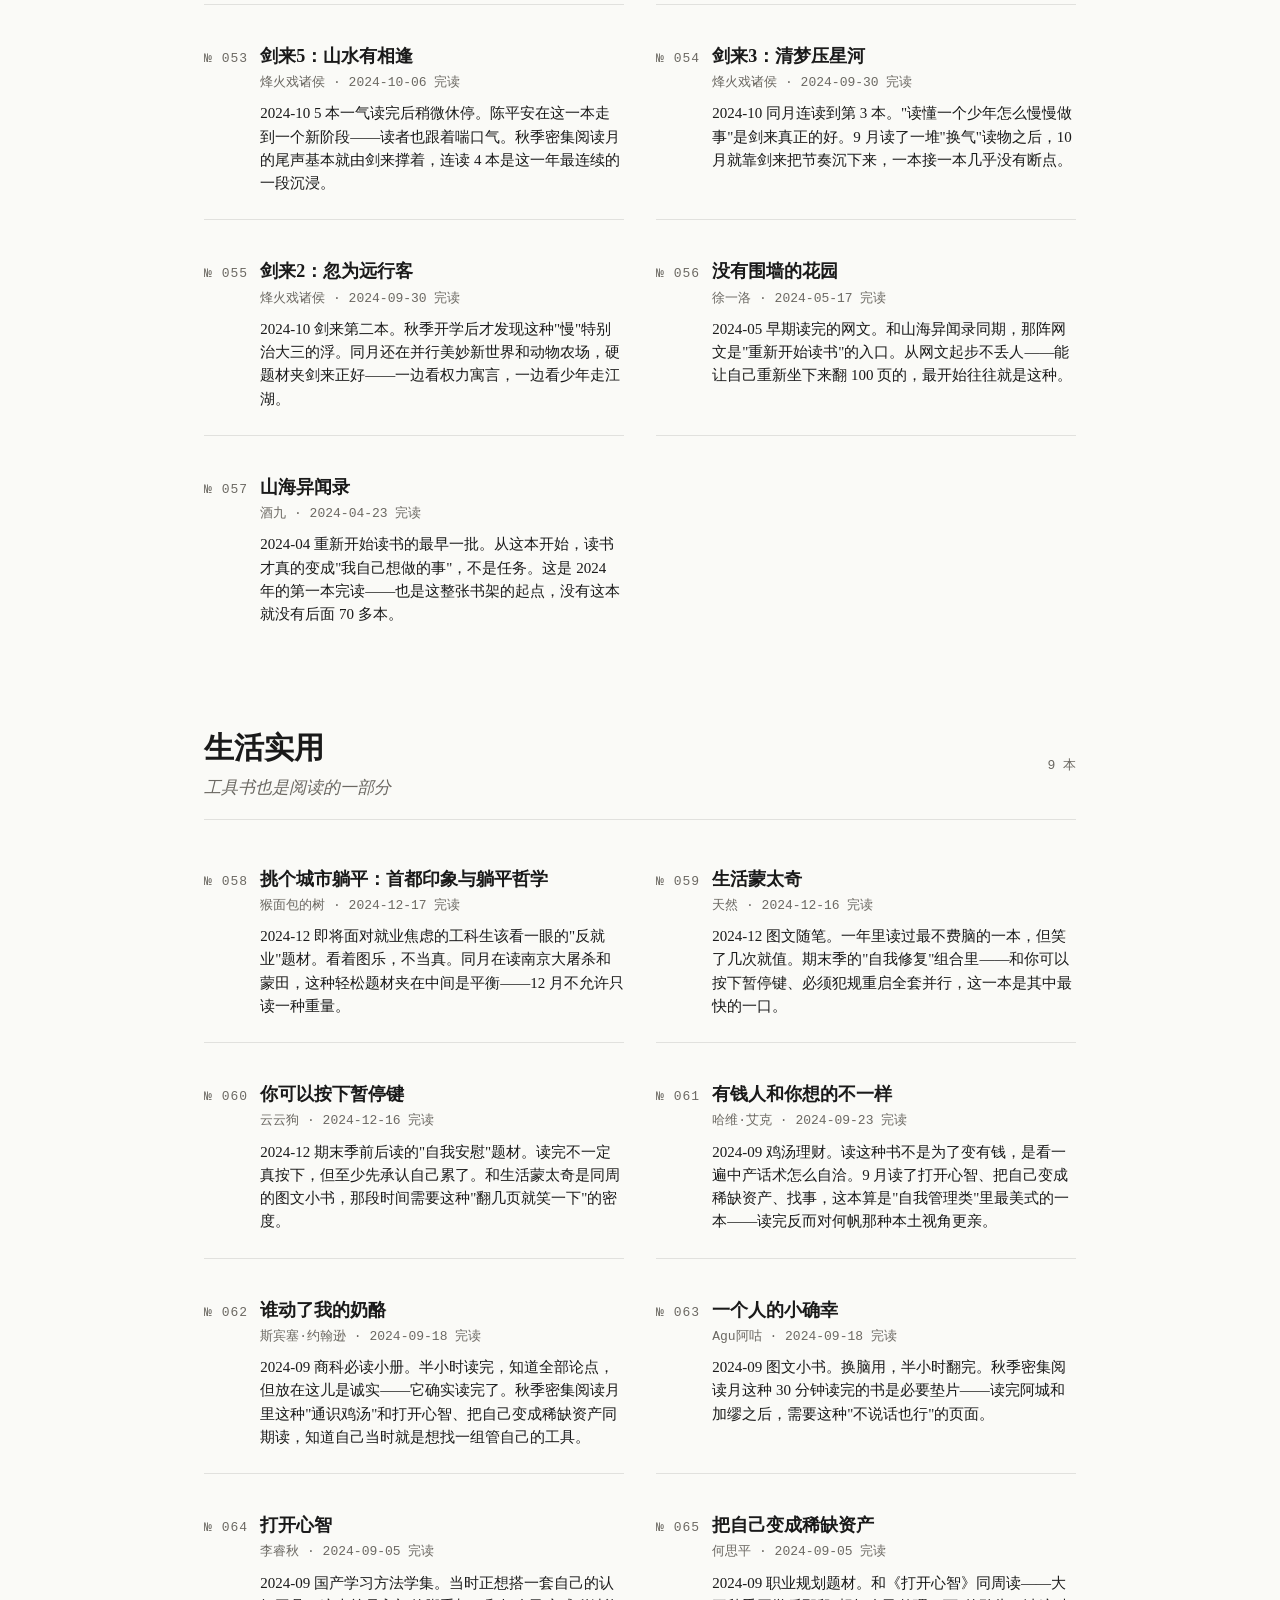
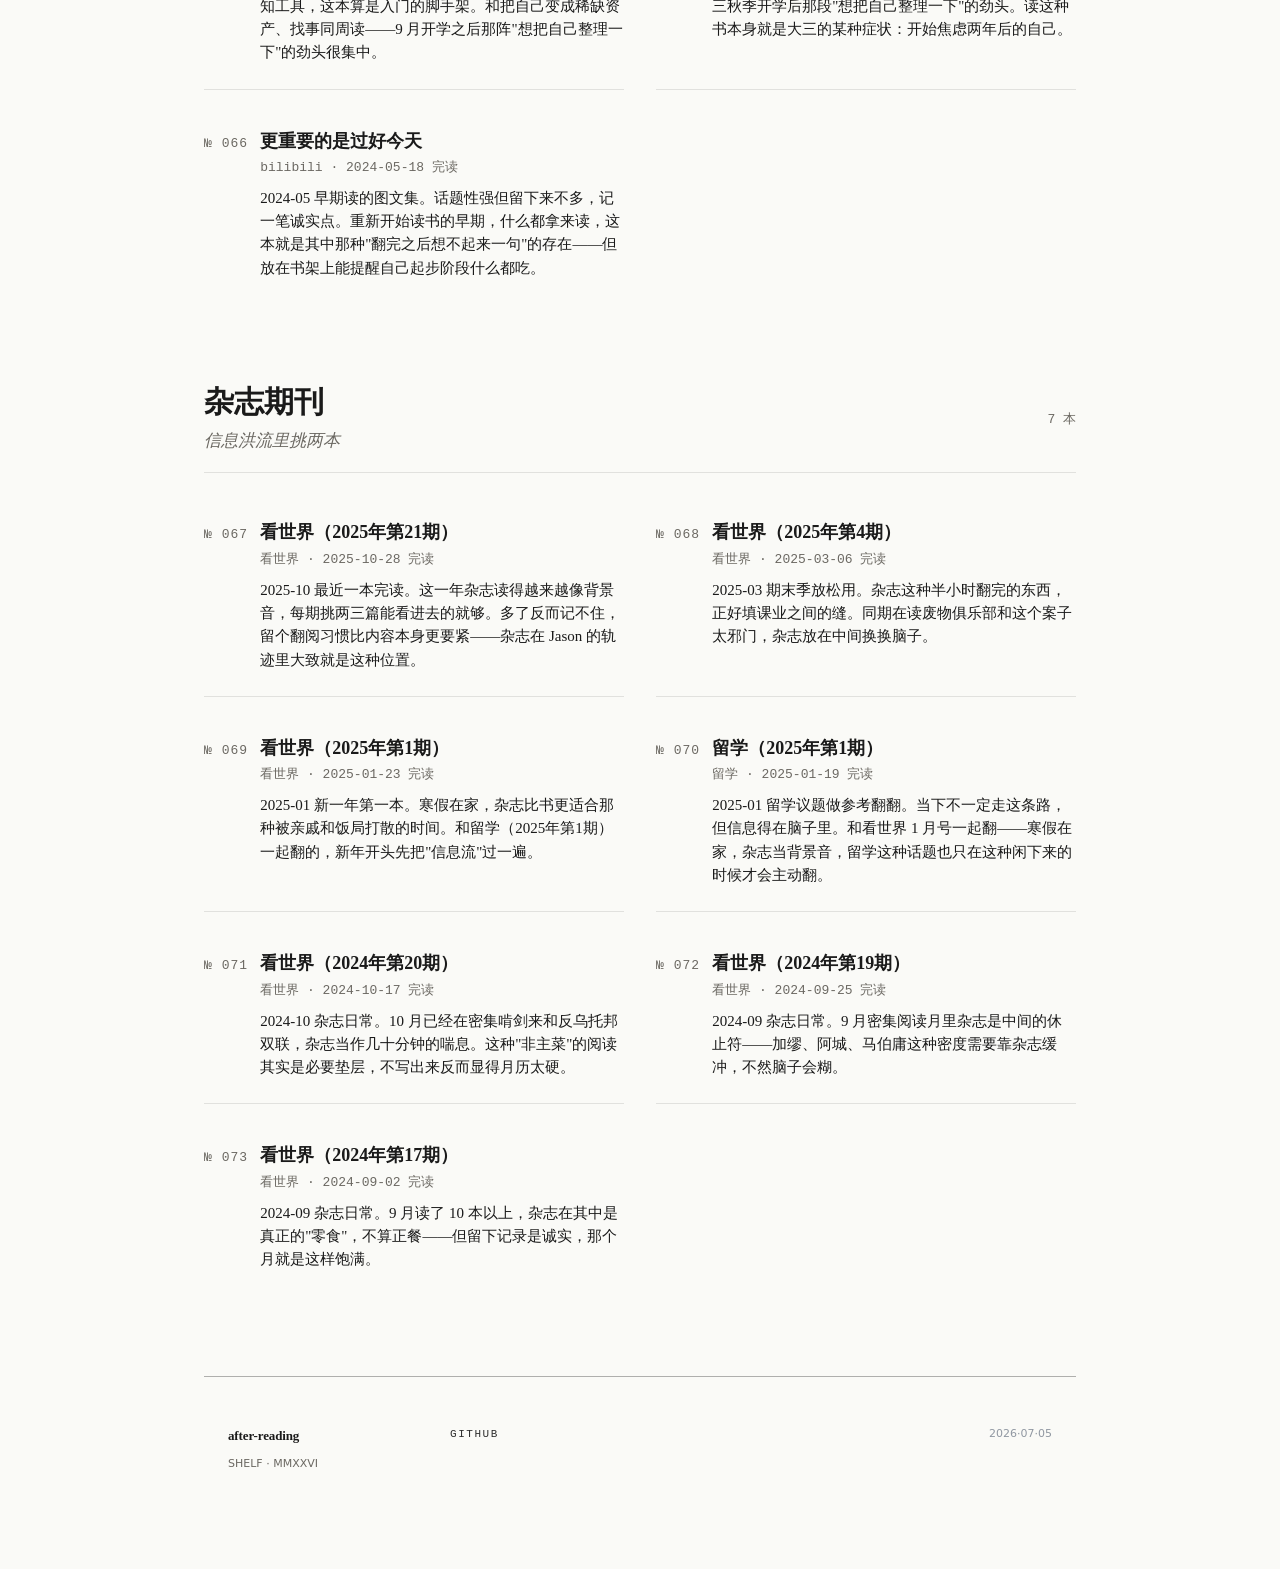
==== commit aff66628: "chore: weekly weread shelf sync (auto)" ====
--- a/index.html
+++ b/index.html
@@ -717,7 +717,7 @@
       <nav class="jx-footer__index">
         <a href="https://github.com/estelledc/after-reading">github</a>
       </nav>
-      <time class="jx-footer__stamp" datetime="2026-06-28" lang="en">2026·06·28</time>
+      <time class="jx-footer__stamp" datetime="2026-07-05" lang="en">2026·07·05</time>
     </footer>
   </div>
 </body>
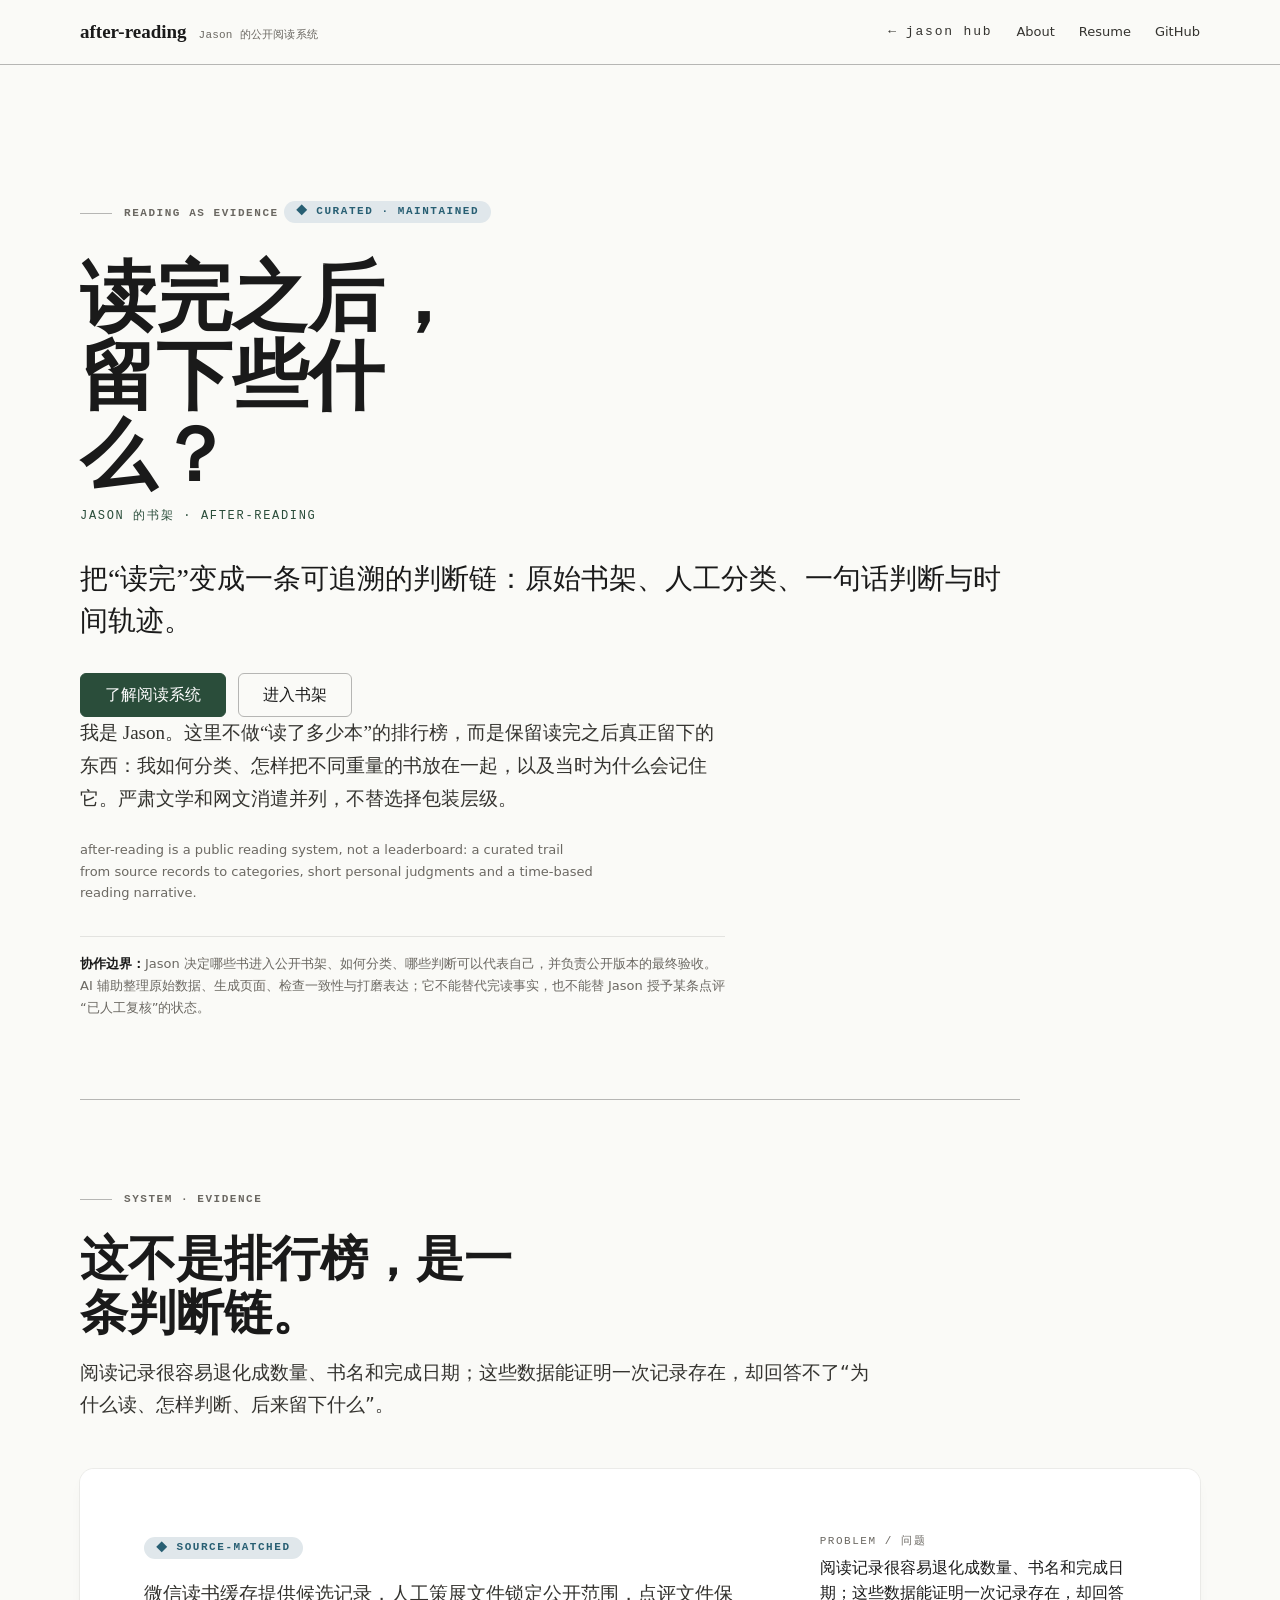
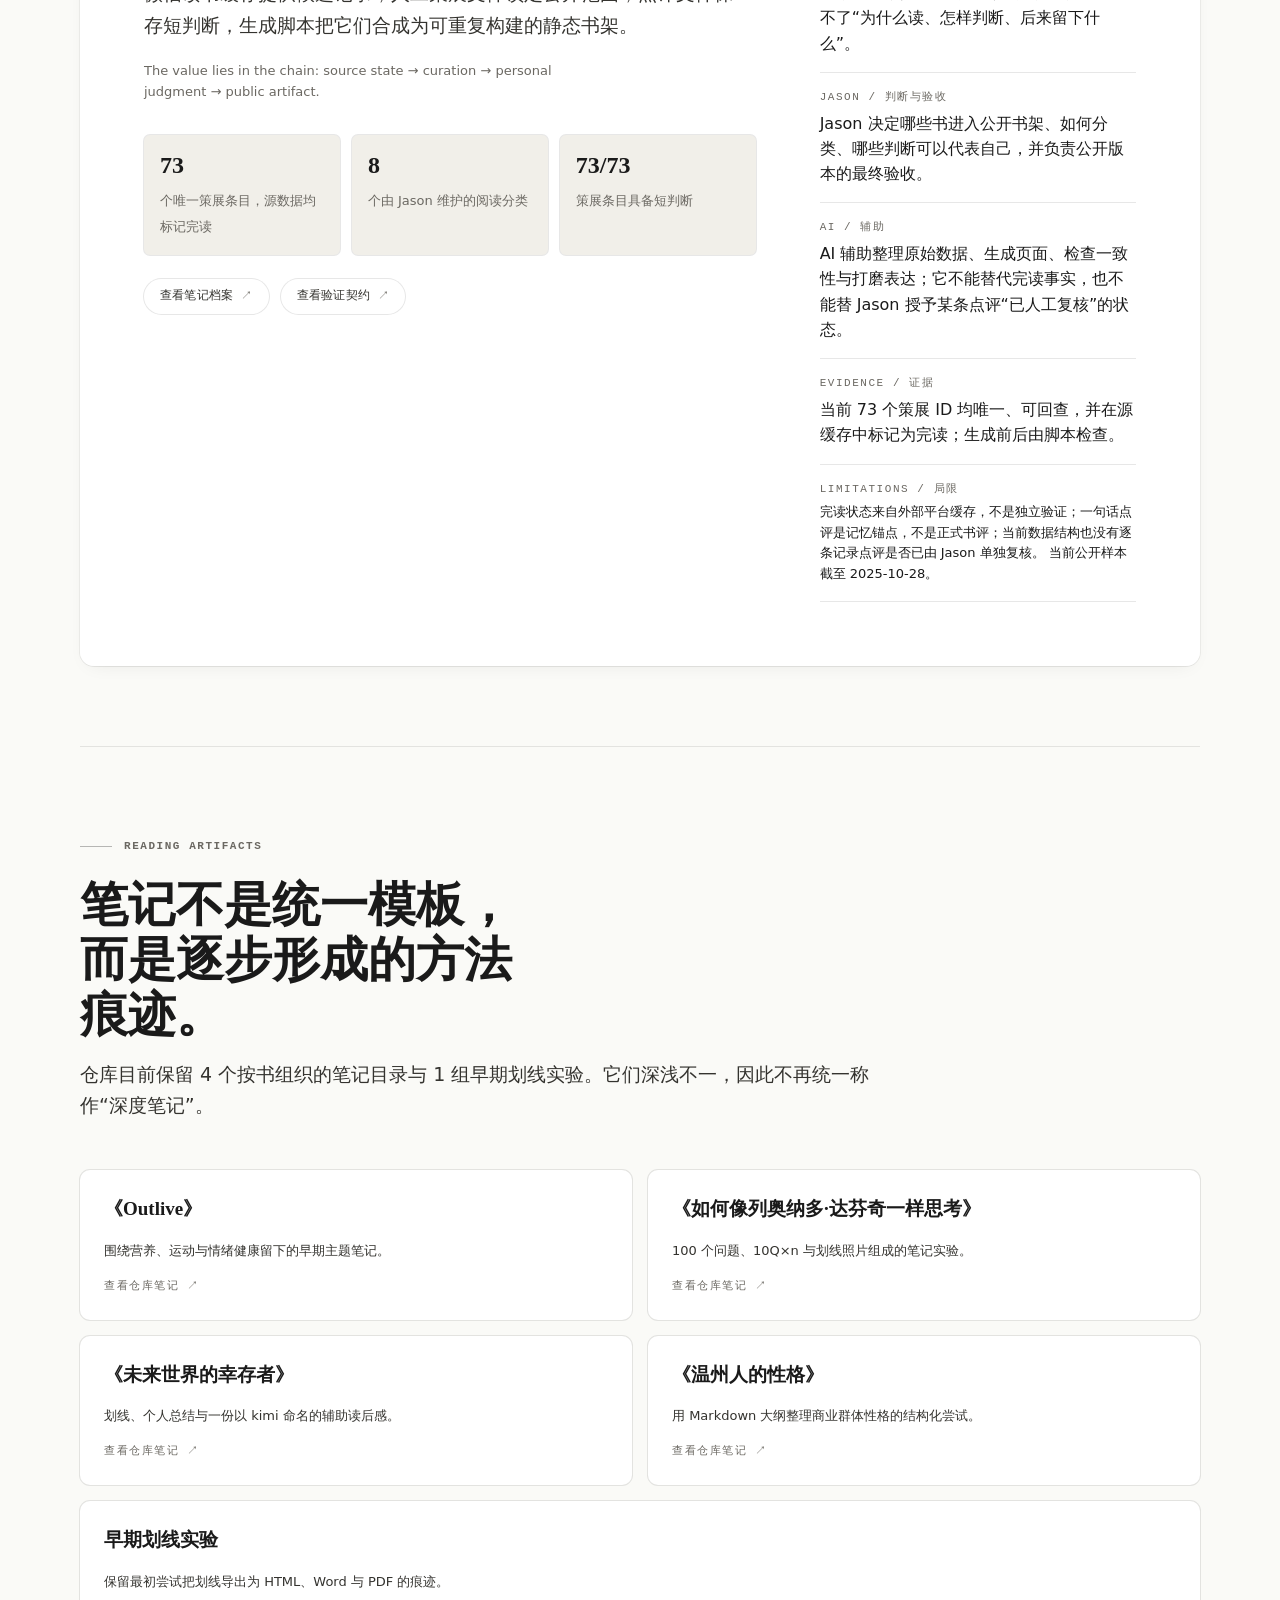
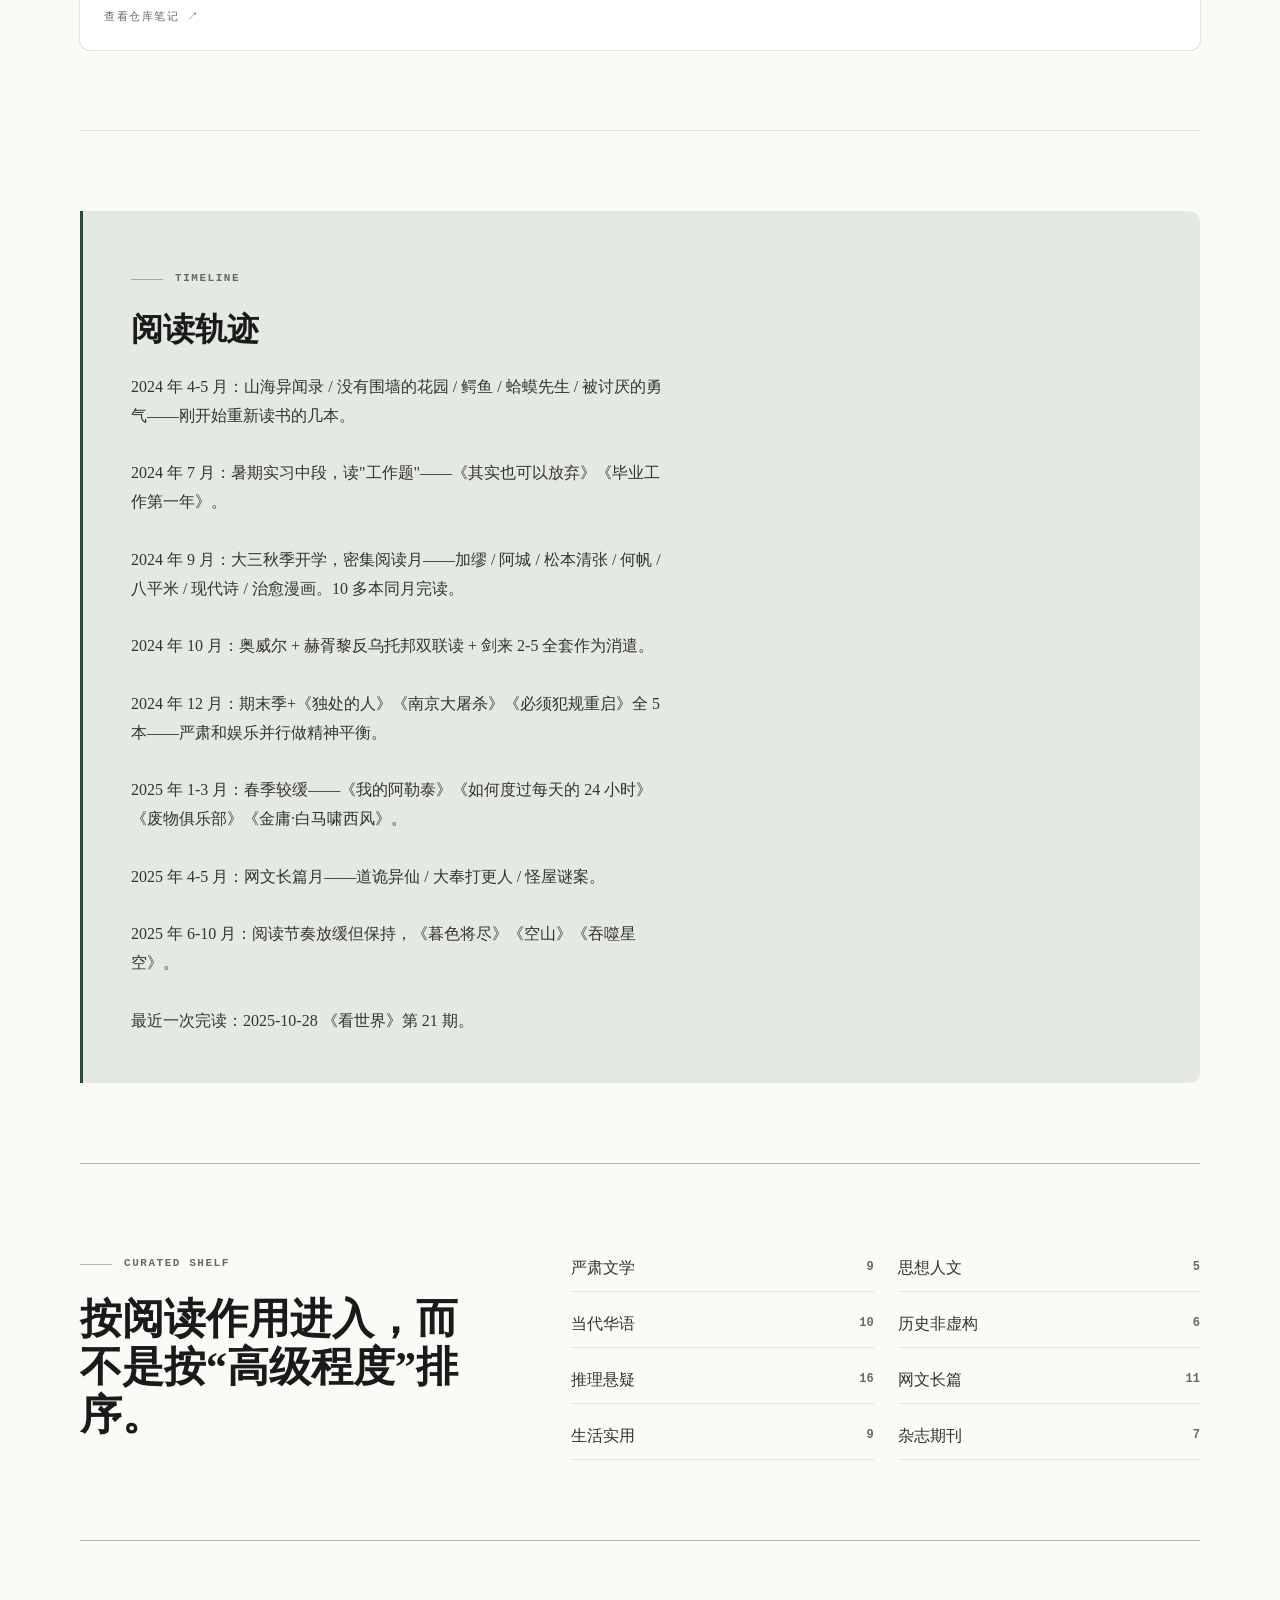
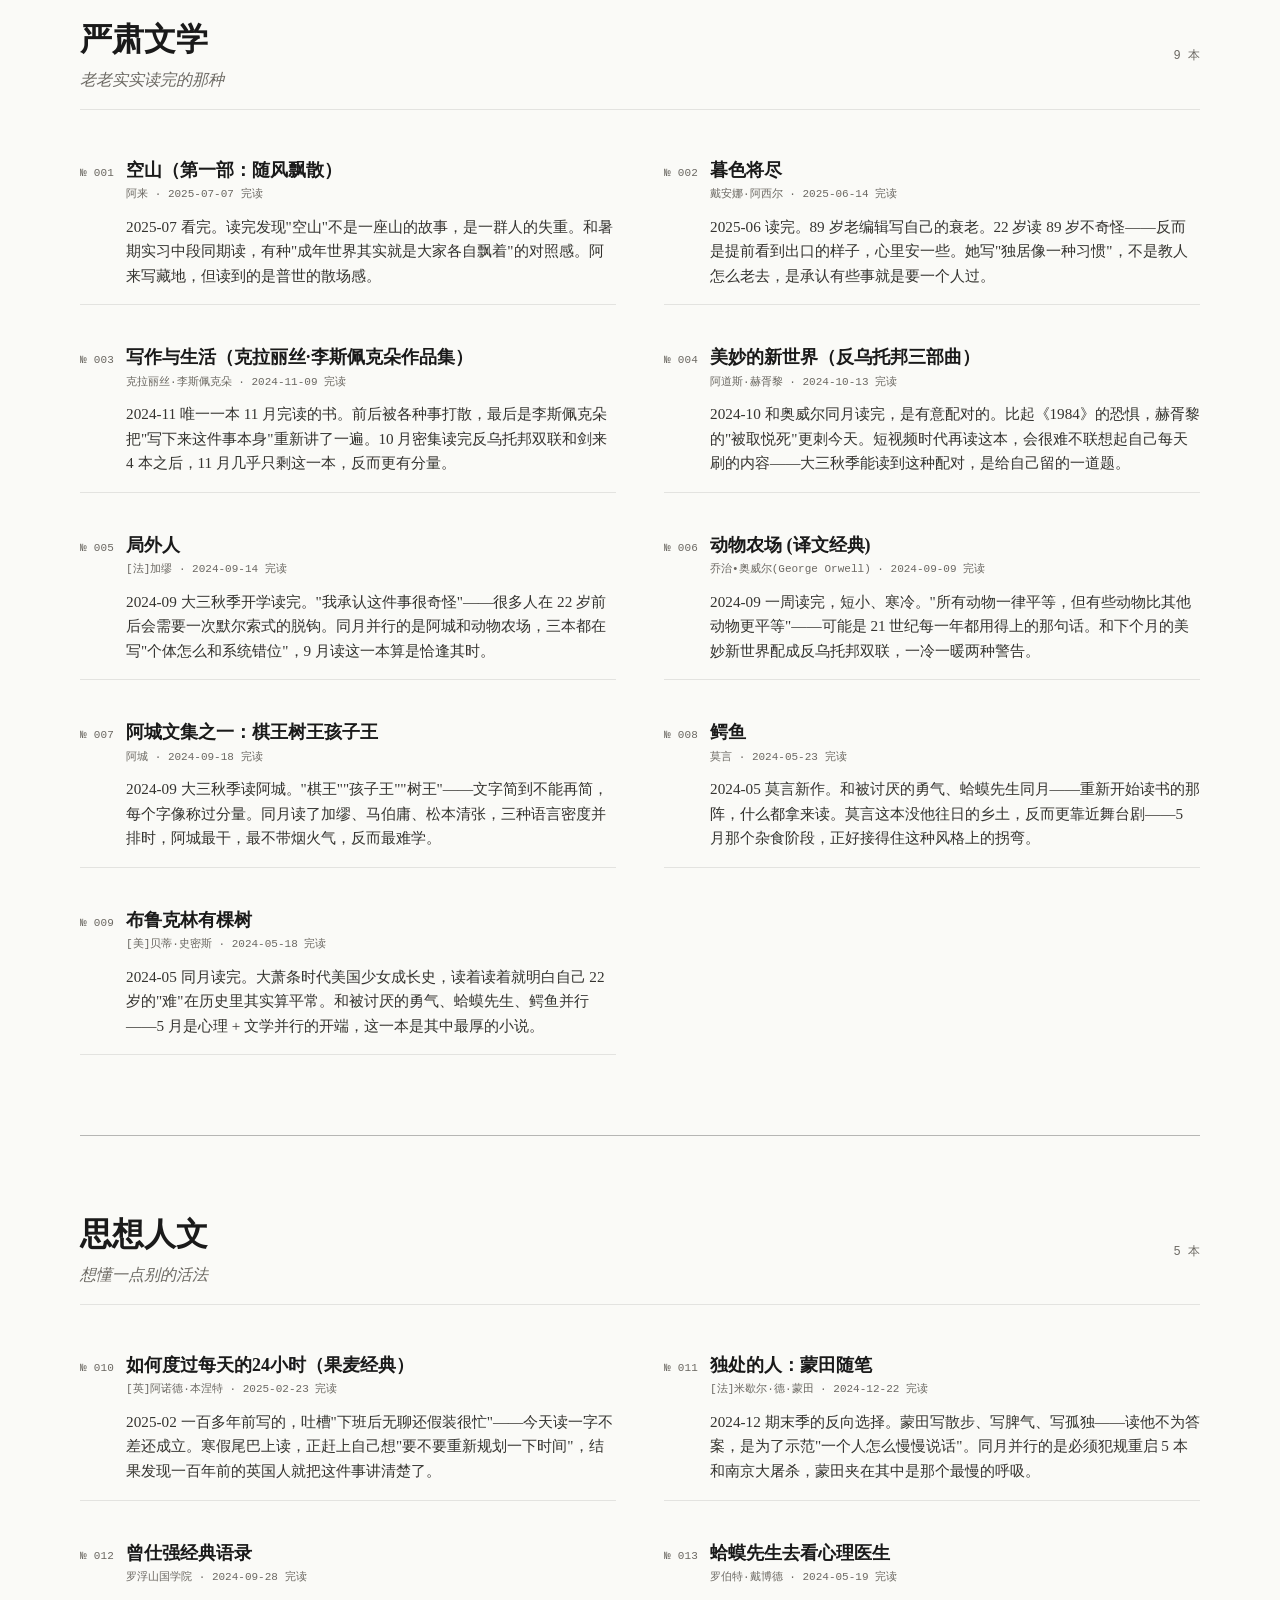
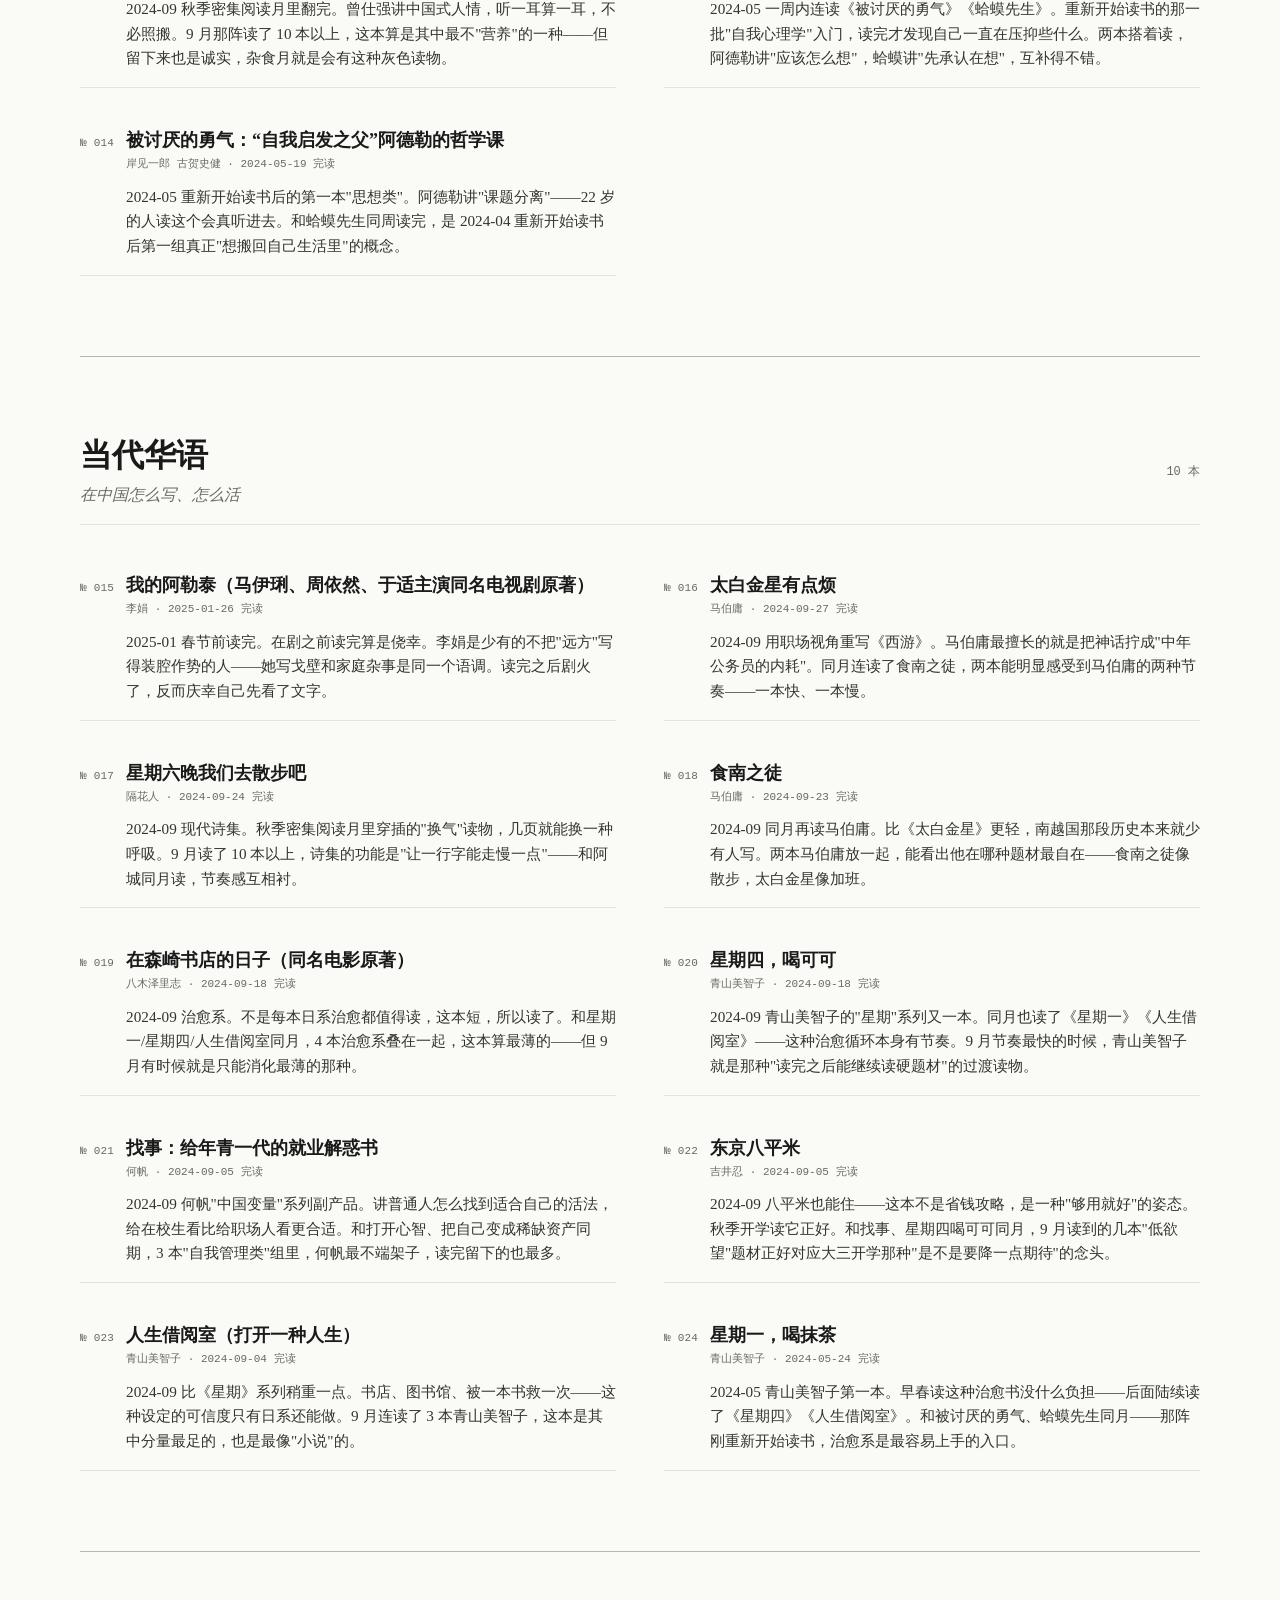
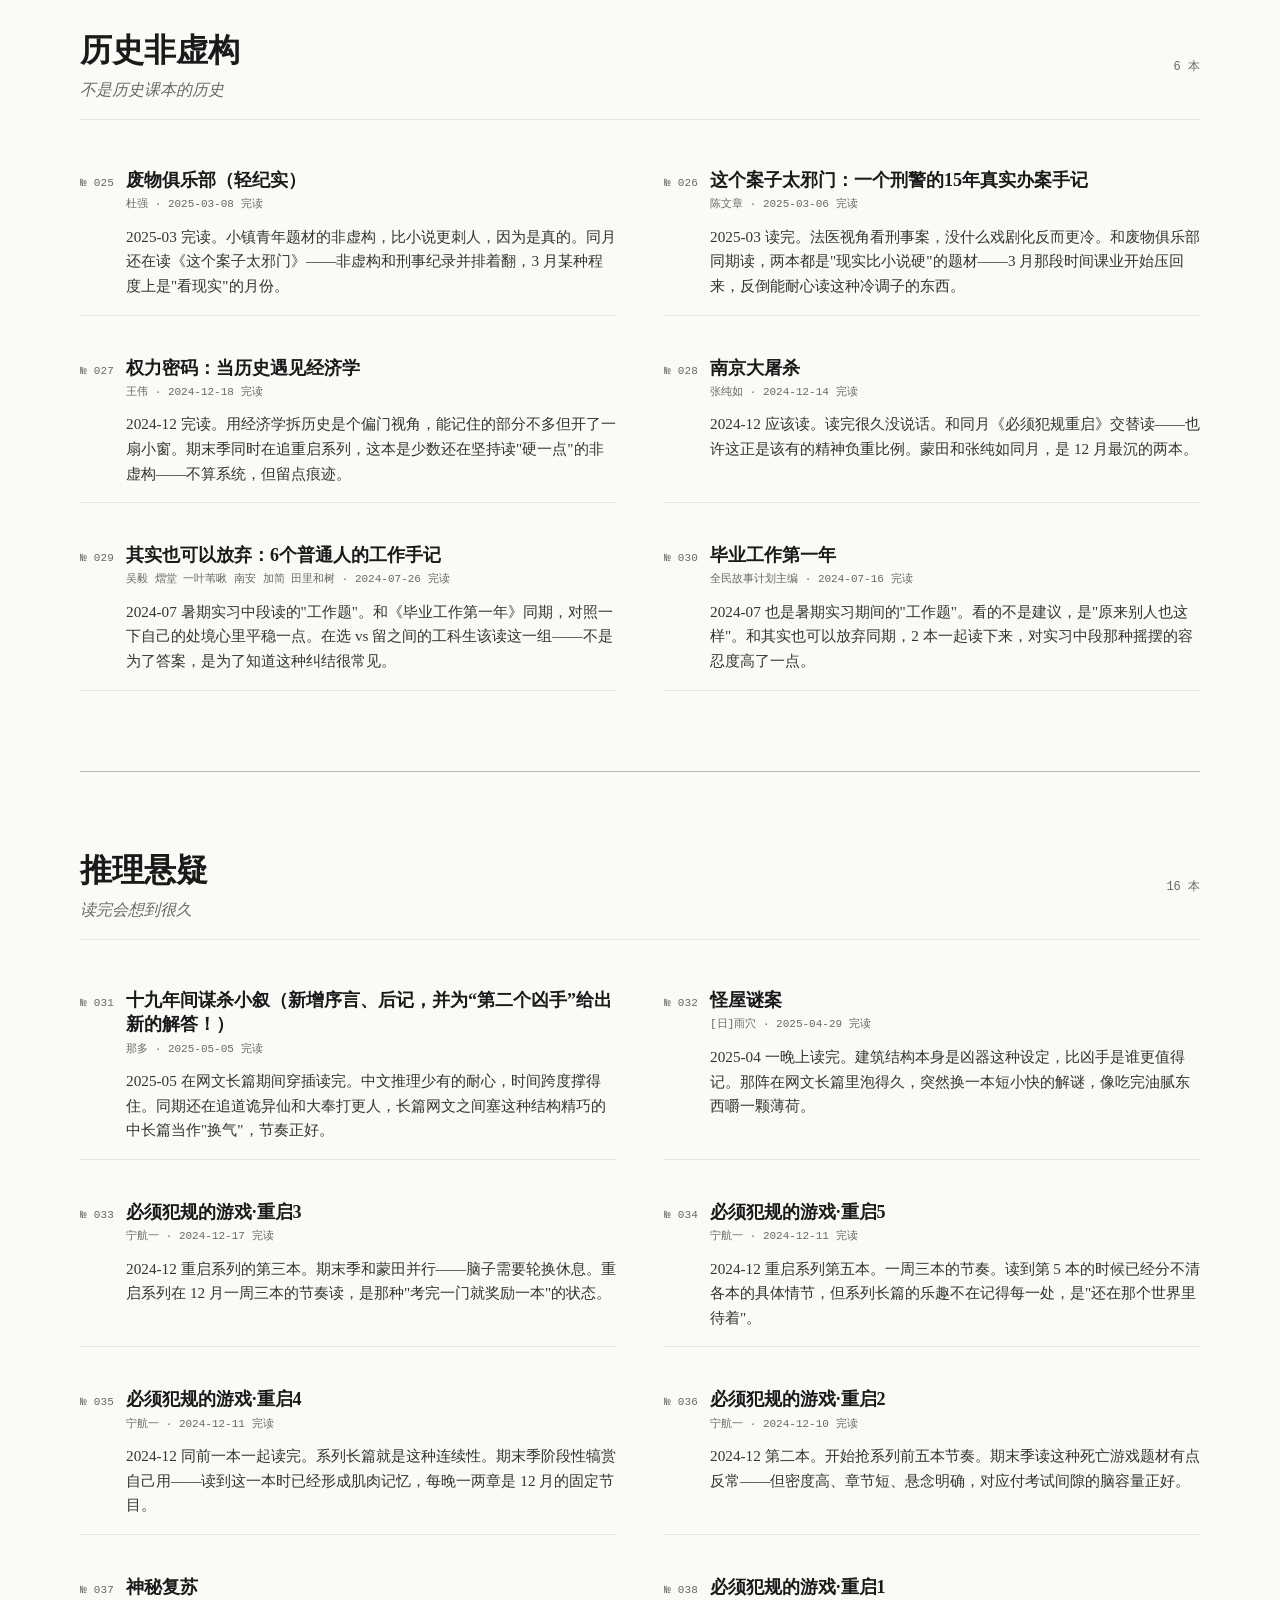
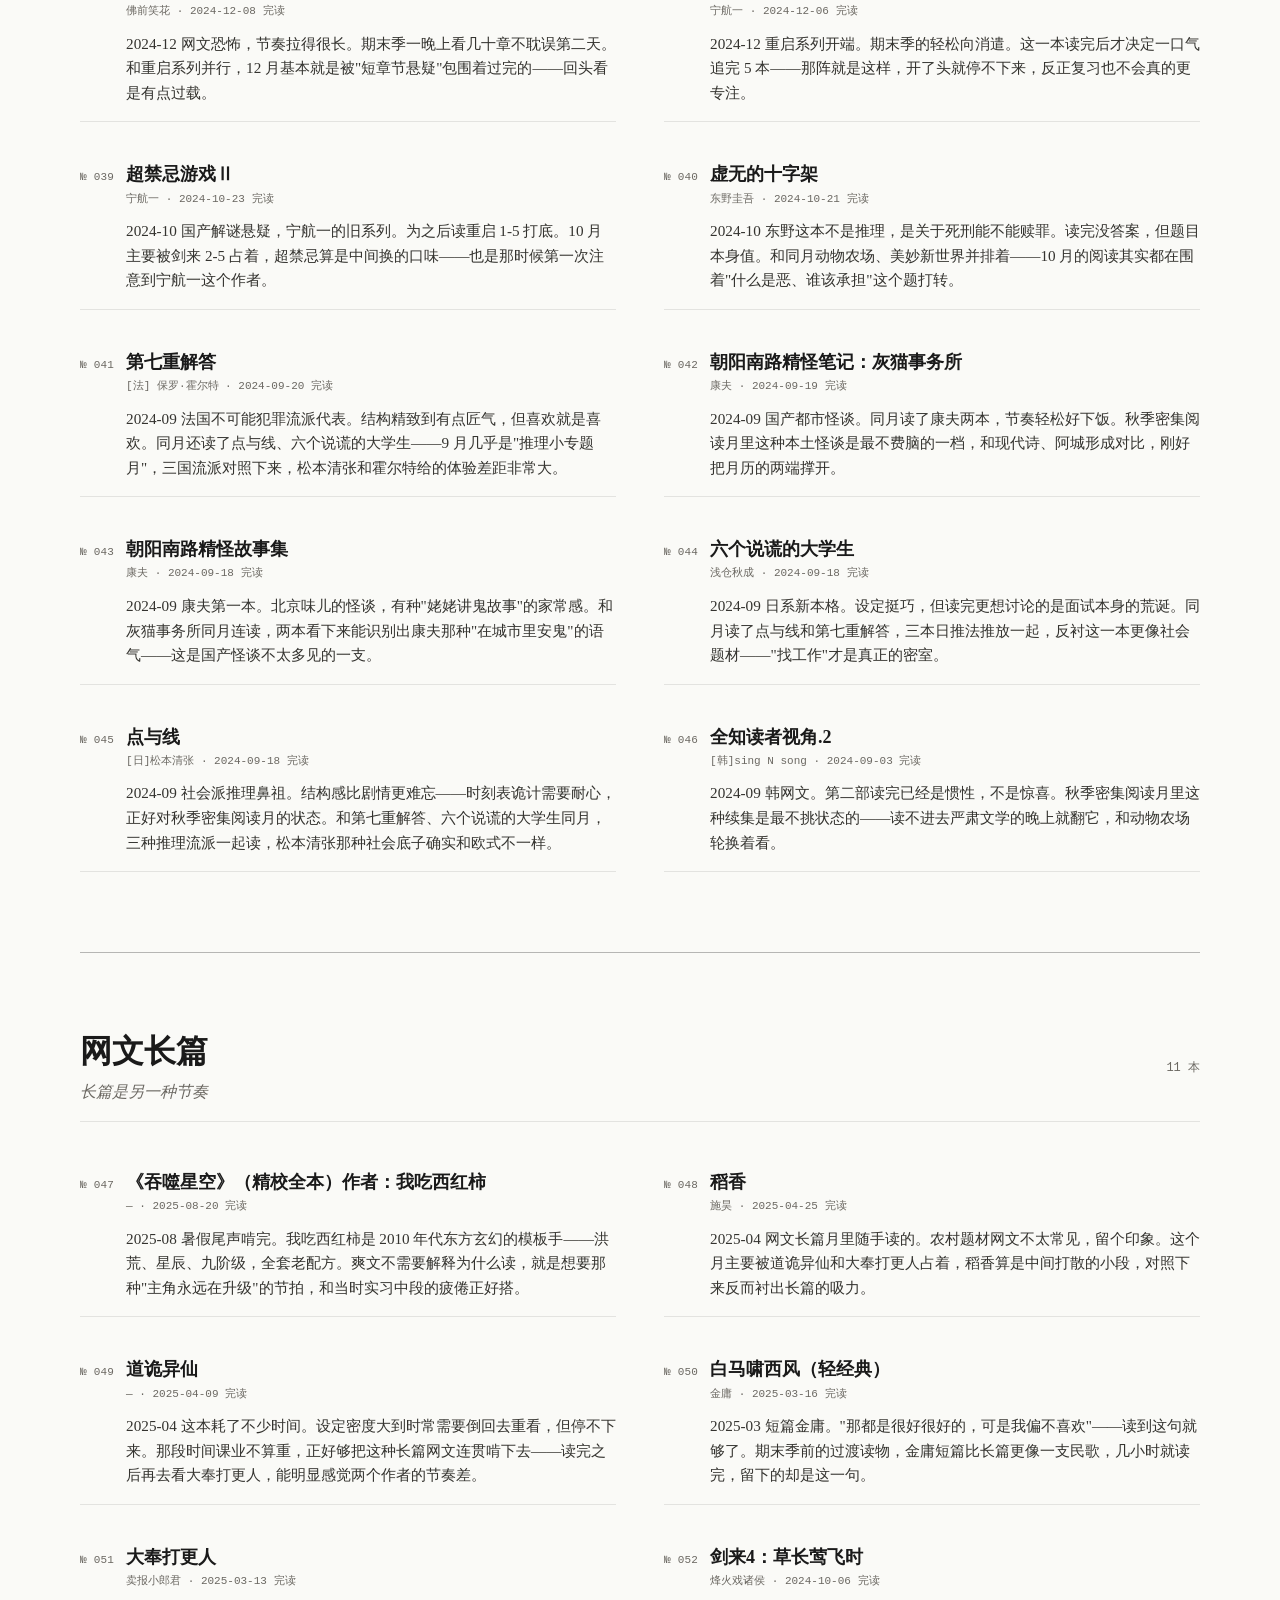
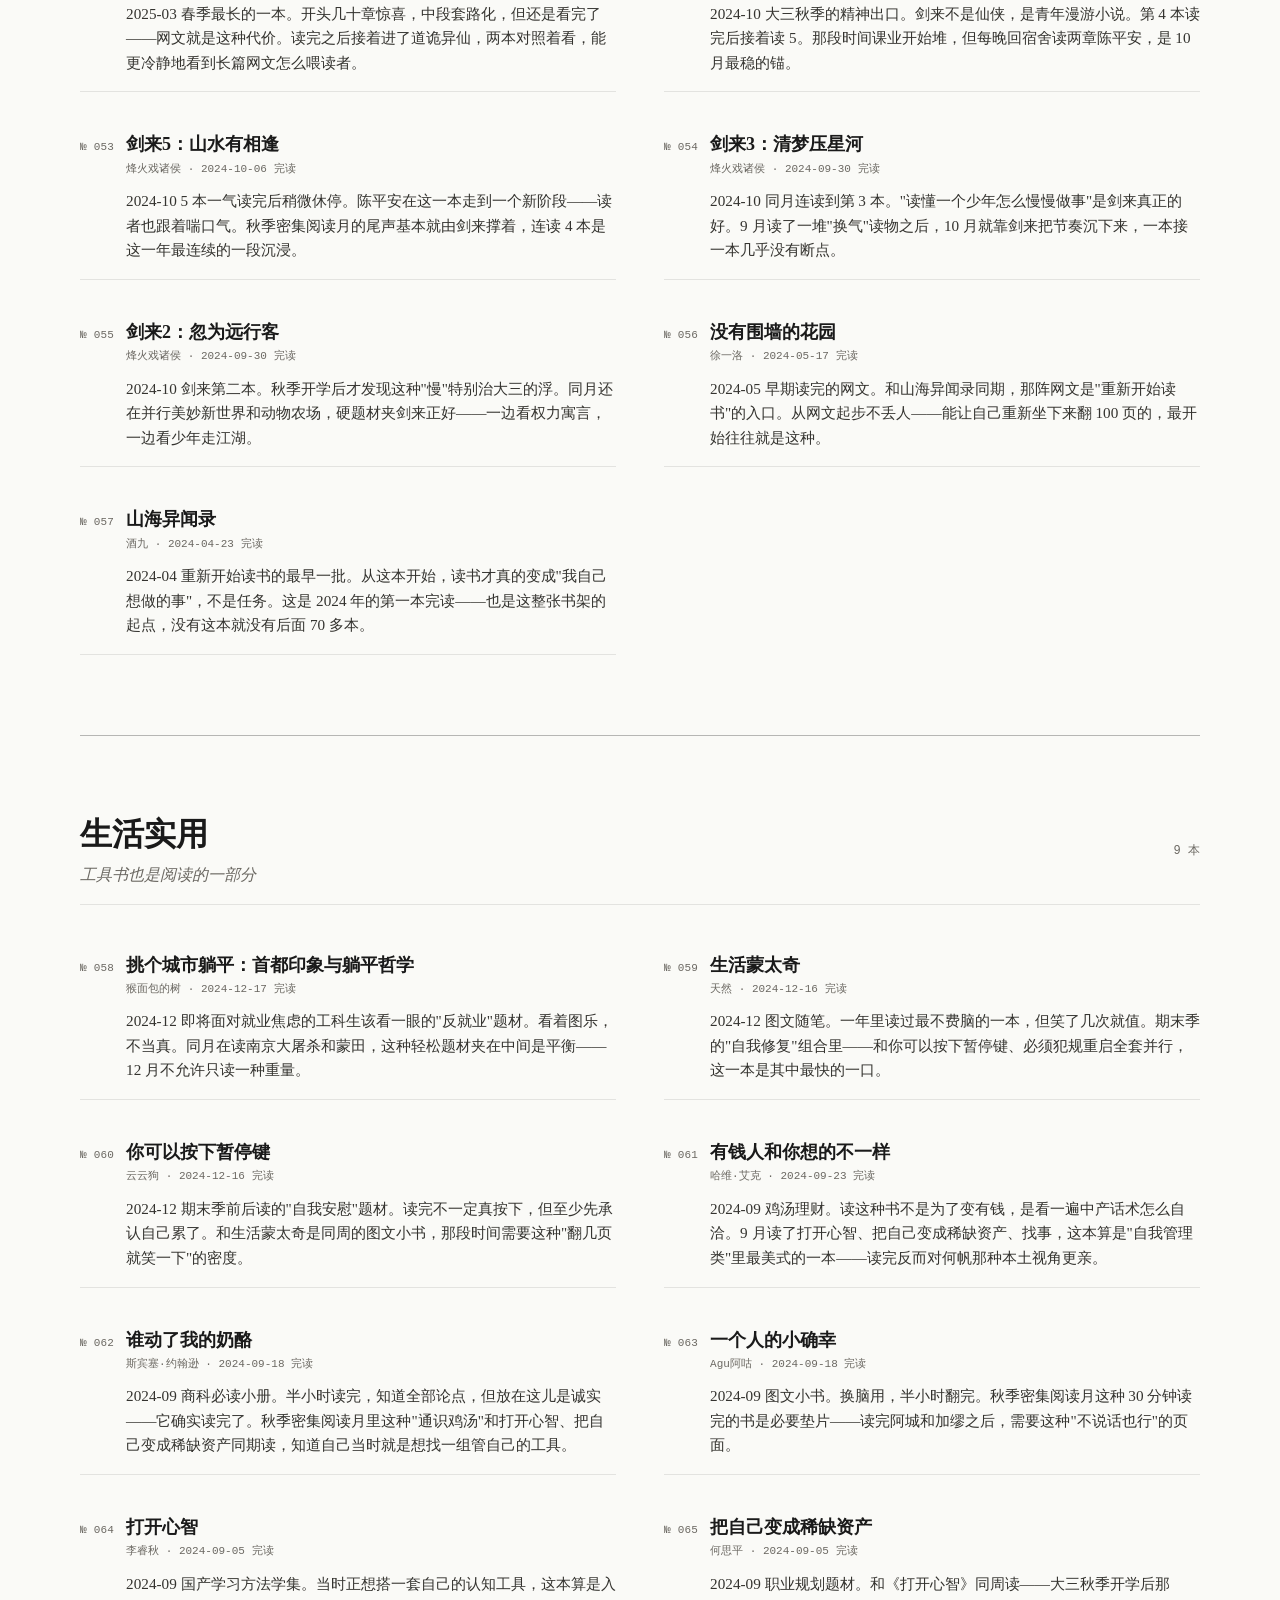
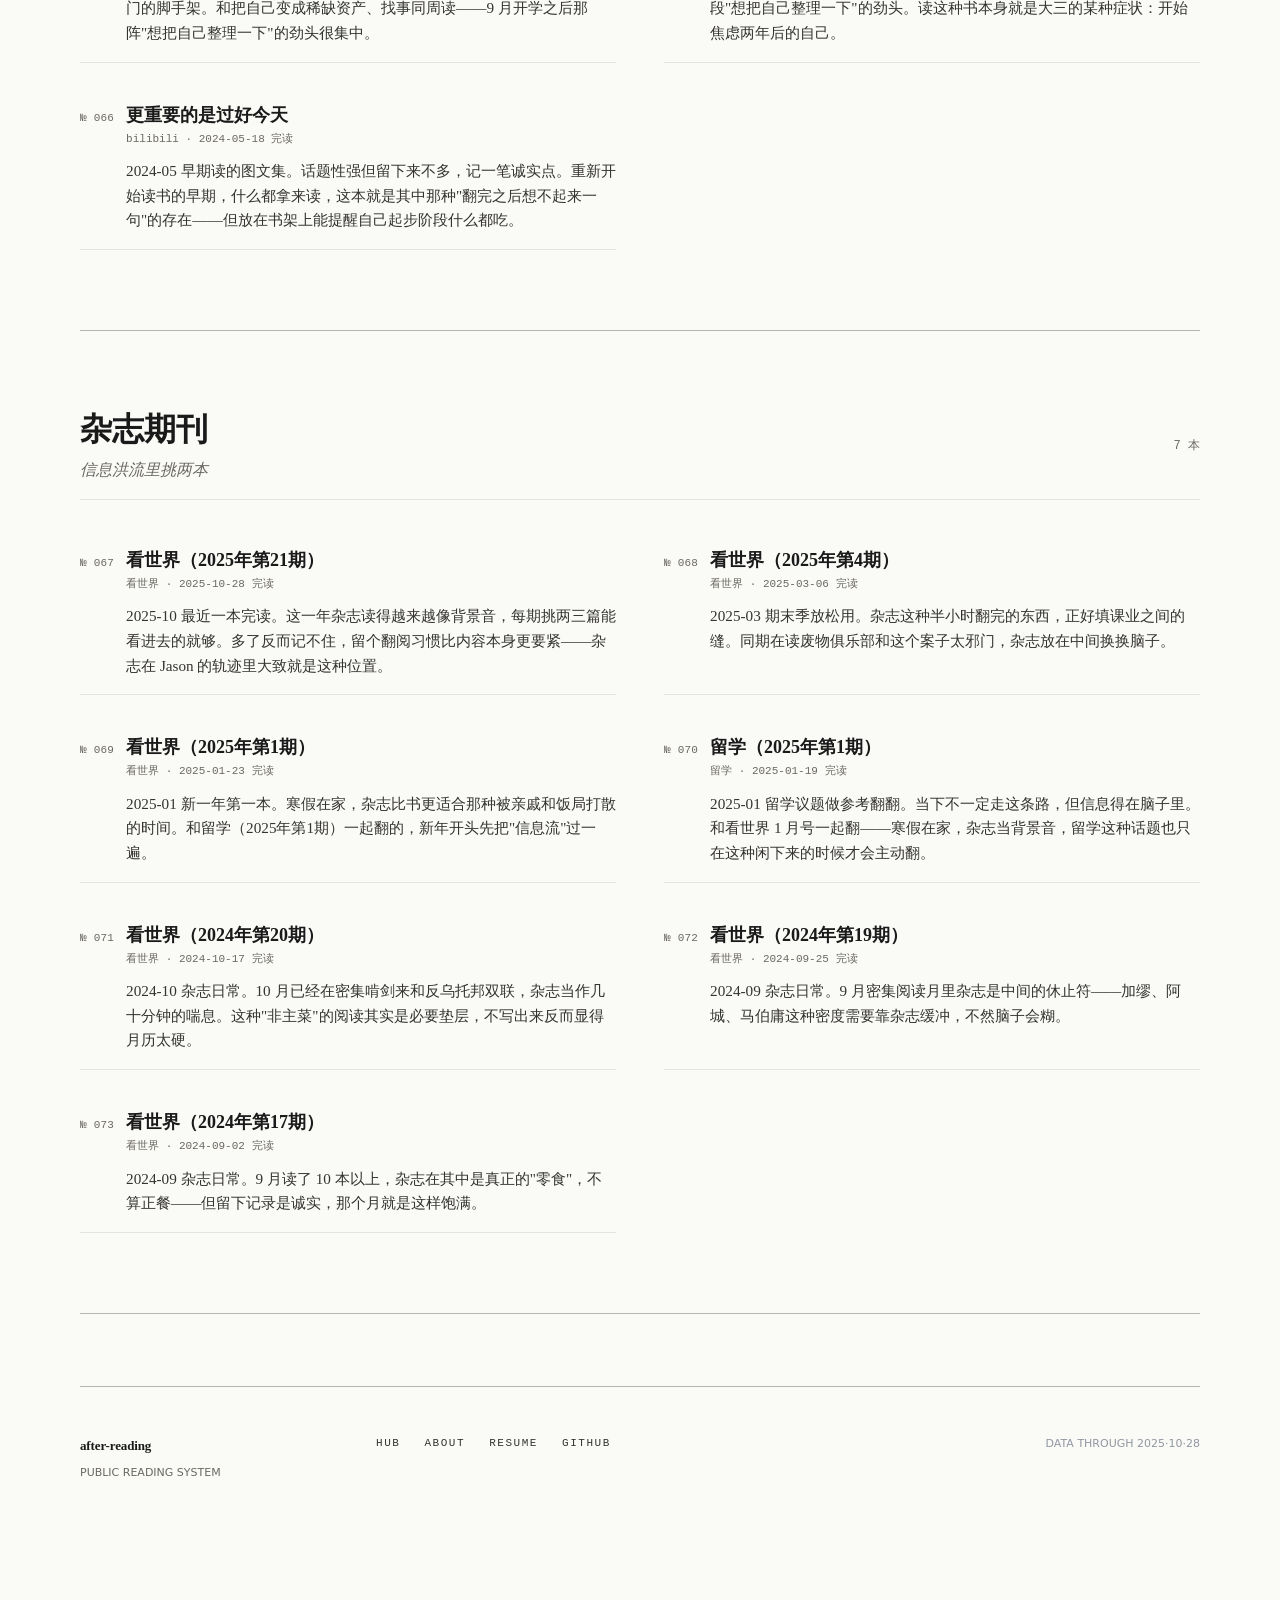
==== commit e66a49b1: "重构阅读书架：统一身份叙事与可复验构建 Co-Authored-By: Claude Opus 4 <noreply@anthropic.com>" ====
--- a/index.html
+++ b/index.html
@@ -3,29 +3,133 @@
 <head>
   <meta charset="utf-8">
   <meta name="viewport" content="width=device-width, initial-scale=1">
-  <title>Jason 的书架 · after-reading</title>
-  <meta name="description" content="73 本完读书 · 5 本深度笔记 · 用阅读轨迹做自我表达">
+  <title>after-reading · Jason 的公开阅读系统</title>
+  <meta name="description" content="把原始书架、人工分类、短判断与阅读轨迹串成一条可追溯的个人阅读系统。">
+  <link rel="canonical" href="https://estelledc.github.io/after-reading/">
+  <meta property="og:title" content="after-reading · Jason 的公开阅读系统">
+  <meta property="og:description" content="把原始书架、人工分类、短判断与阅读轨迹串成一条可追溯的个人阅读系统。">
+  <meta property="og:type" content="website">
+  <meta property="og:locale" content="zh_CN">
+  <meta property="og:url" content="https://estelledc.github.io/after-reading/">
+  <meta property="og:site_name" content="after-reading">
+  <meta name="twitter:card" content="summary">
+  <meta name="twitter:title" content="after-reading · Jason 的公开阅读系统">
+  <meta name="twitter:description" content="把原始书架、人工分类、短判断与阅读轨迹串成一条可追溯的个人阅读系统。">
+  <link rel="icon" href="assets/favicon.svg" type="image/svg+xml">
+  <script type="application/ld+json">{"@context": "https://schema.org", "@type": "CollectionPage", "name": "after-reading · Jason 的公开阅读系统", "url": "https://estelledc.github.io/after-reading/", "description": "把原始书架、人工分类、短判断与阅读轨迹串成一条可追溯的个人阅读系统。", "inLanguage": ["zh-CN", "en"], "dateModified": "2025-10-28", "temporalCoverage": "2024-04/2025-10", "author": {"@type": "Person", "name": "Jason", "url": "https://estelledc.github.io/about/"}, "mainEntity": {"@type": "ItemList", "numberOfItems": 73, "itemListOrder": "https://schema.org/ItemListOrderAscending"}, "sameAs": "https://github.com/estelledc/after-reading"}</script>
   <link rel="stylesheet" href="assets/jx/tokens.css">
   <link rel="stylesheet" href="assets/jx/base.css">
   <link rel="stylesheet" href="assets/jx/components.css">
   <link rel="stylesheet" href="assets/style.css">
 </head>
 <body>
+  <a class="jx-skip-link" href="#main-content">跳到主要内容</a>
+  <header class="jx-site-header">
+    <div class="jx-site-header__inner">
+      <a class="jx-site-header__identity" href="./" aria-label="after-reading 首页">
+        <strong>after-reading</strong>
+        <span>Jason 的公开阅读系统</span>
+      </a>
+      <div class="jx-site-nav">
+        <nav class="jx-site-nav__links" aria-label="Jason 全局导航">
+          <a class="jx-return-to-hub" href="https://estelledc.github.io/">Jason Hub</a>
+          <a href="https://estelledc.github.io/about/">About</a>
+          <a href="https://estelledc.github.io/resume/">Resume</a>
+          <a href="https://github.com/estelledc/after-reading">GitHub</a>
+        </nav>
+        <details class="jx-site-nav__menu">
+          <summary aria-label="打开全局导航">导航</summary>
+          <nav aria-label="Jason 移动端全局导航">
+            <a class="jx-return-to-hub" href="https://estelledc.github.io/">Jason Hub</a>
+            <a href="https://estelledc.github.io/about/">About</a>
+            <a href="https://estelledc.github.io/resume/">Resume</a>
+            <a href="https://github.com/estelledc/after-reading">GitHub</a>
+          </nav>
+        </details>
+      </div>
+    </div>
+  </header>
   <div class="shell">
-    <header class="masthead">
-      <h1 class="mast-title">after-reading</h1>
-      <a class="jx-return-to-hub" href="https://estelledc.github.io/" rel="home">回 Jason 主站</a>
-    </header>
-
+    <main id="main-content">
     <section class="hero">
-      <p class="eyebrow">Bookshelf · Identity</p>
-      <h1 class="hero-title">Jason 的书架</h1>
-      <p class="hero-lead">73 本完读 · 5 本深度笔记 · 2024-04 至 2025-10</p>
-      <p class="hero-intro">我是 Jason，把读书当作一种身份证据：读什么、怎么读、读到哪一步。这里的书都是真读完的——严肃文学和网文消遣并列，不分高下。每本书下面是 Jason 视角的一句话点评，不是书评。</p>
+      <p class="jx-eyebrow"><span class="jx-eyebrow__rule"></span>Reading as evidence</p>
+      <span class="jx-chip" data-state="maintained">Curated · Maintained</span>
+      <h1 class="hero-title">读完之后，留下些什么？</h1>
+      <p class="hero-kicker">Jason 的书架 · after-reading</p>
+      <p class="hero-lead">把“读完”变成一条可追溯的判断链：原始书架、人工分类、一句话判断与时间轨迹。</p>
+      <div class="hero-actions">
+        <a class="jx-action" href="#reading-system">了解阅读系统</a>
+        <a class="jx-action jx-action--secondary" href="#s-serious-fiction">进入书架</a>
+      </div>
+      <p class="hero-intro">我是 Jason。这里不做“读了多少本”的排行榜，而是保留读完之后真正留下的东西：我如何分类、怎样把不同重量的书放在一起，以及当时为什么会记住它。严肃文学和网文消遣并列，不替选择包装层级。</p>
+      <p class="hero-summary-en" lang="en">after-reading is a public reading system, not a leaderboard: a curated trail from source records to categories, short personal judgments and a time-based reading narrative.</p>
+      <p class="hero-boundary"><strong>协作边界：</strong>Jason 决定哪些书进入公开书架、如何分类、哪些判断可以代表自己，并负责公开版本的最终验收。 AI 辅助整理原始数据、生成页面、检查一致性与打磨表达；它不能替代完读事实，也不能替 Jason 授予某条点评“已人工复核”的状态。</p>
     </section>
 
-    <section class="timeline">
-      <h2 class="section-title">阅读轨迹</h2>
+    <section class="system-section" id="reading-system" aria-labelledby="system-title">
+      <header class="section-intro">
+        <p class="jx-eyebrow"><span class="jx-eyebrow__rule"></span>System · Evidence</p>
+        <h2 id="system-title">这不是排行榜，是一条判断链。</h2>
+        <p>阅读记录很容易退化成数量、书名和完成日期；这些数据能证明一次记录存在，却回答不了“为什么读、怎样判断、后来留下什么”。</p>
+      </header>
+      <div class="jx-proof">
+        <div>
+          <span class="jx-chip" data-state="maintained">Source-matched</span>
+          <p class="jx-proof__summary">微信读书缓存提供候选记录，人工策展文件锁定公开范围，点评文件保存短判断，生成脚本把它们合成为可重复构建的静态书架。</p>
+          <p class="jx-proof__summary-en" lang="en">The value lies in the chain: source state → curation → personal judgment → public artifact.</p>
+          <div class="jx-proof__metrics" aria-label="可机械核验的书架证据">
+            <div class="jx-proof__metric"><strong>73</strong><span>个唯一策展条目，源数据均标记完读</span></div>
+            <div class="jx-proof__metric"><strong>8</strong><span>个由 Jason 维护的阅读分类</span></div>
+            <div class="jx-proof__metric"><strong>73/73</strong><span>策展条目具备短判断</span></div>
+          </div>
+          <div class="jx-proof__links" aria-label="项目证据入口">
+            <a class="jx-pill" href="#notes">查看笔记档案</a>
+            <a class="jx-pill" href="https://github.com/estelledc/after-reading/blob/main/scripts/validate_shelf.py">查看验证契约</a>
+          </div>
+        </div>
+        <dl class="jx-proof__meta">
+          <div><dt>Problem / 问题</dt><dd>阅读记录很容易退化成数量、书名和完成日期；这些数据能证明一次记录存在，却回答不了“为什么读、怎样判断、后来留下什么”。</dd></div>
+          <div><dt>Jason / 判断与验收</dt><dd>Jason 决定哪些书进入公开书架、如何分类、哪些判断可以代表自己，并负责公开版本的最终验收。</dd></div>
+          <div><dt>AI / 辅助</dt><dd>AI 辅助整理原始数据、生成页面、检查一致性与打磨表达；它不能替代完读事实，也不能替 Jason 授予某条点评“已人工复核”的状态。</dd></div>
+          <div><dt>Evidence / 证据</dt><dd>当前 73 个策展 ID 均唯一、可回查，并在源缓存中标记为完读；生成前后由脚本检查。</dd></div>
+          <div><dt>Limitations / 局限</dt><dd class="jx-proof__limitation">完读状态来自外部平台缓存，不是独立验证；一句话点评是记忆锚点，不是正式书评；当前数据结构也没有逐条记录点评是否已由 Jason 单独复核。 当前公开样本截至 2025-10-28。</dd></div>
+        </dl>
+      </div>
+    </section>
+
+    <section class="notes-section" id="notes" aria-labelledby="notes-title">
+      <header class="section-intro">
+        <p class="jx-eyebrow"><span class="jx-eyebrow__rule"></span>Reading artifacts</p>
+        <h2 id="notes-title">笔记不是统一模板，而是逐步形成的方法痕迹。</h2>
+        <p>仓库目前保留 4 个按书组织的笔记目录与 1 组早期划线实验。它们深浅不一，因此不再统一称作“深度笔记”。</p>
+      </header>
+      <div class="note-archives">
+        <a class="note-archive" href="https://github.com/estelledc/after-reading/tree/main/%E3%80%8Aoutlive%E3%80%8B">
+  <strong>《Outlive》</strong>
+  <span>围绕营养、运动与情绪健康留下的早期主题笔记。</span>
+</a>
+<a class="note-archive" href="https://github.com/estelledc/after-reading/tree/main/%E3%80%8A%E5%A6%82%E4%BD%95%E5%83%8F%E5%88%97%E5%A5%A5%E7%BA%B3%E5%A4%9A%C2%B7%E8%BE%BE%E8%8A%AC%E5%A5%87%E4%B8%80%E6%A0%B7%E6%80%9D%E8%80%83%E3%80%8B">
+  <strong>《如何像列奥纳多·达芬奇一样思考》</strong>
+  <span>100 个问题、10Q×n 与划线照片组成的笔记实验。</span>
+</a>
+<a class="note-archive" href="https://github.com/estelledc/after-reading/tree/main/%E3%80%8A%E6%9C%AA%E6%9D%A5%E4%B8%96%E7%95%8C%E7%9A%84%E5%B9%B8%E5%AD%98%E8%80%85%E3%80%8B%E9%98%AE%E4%B8%80%E5%B3%B0">
+  <strong>《未来世界的幸存者》</strong>
+  <span>划线、个人总结与一份以 kimi 命名的辅助读后感。</span>
+</a>
+<a class="note-archive" href="https://github.com/estelledc/after-reading/tree/main/%E3%80%8A%E6%B8%A9%E5%B7%9E%E4%BA%BA%E7%9A%84%E6%80%A7%E6%A0%BC%E3%80%8B">
+  <strong>《温州人的性格》</strong>
+  <span>用 Markdown 大纲整理商业群体性格的结构化尝试。</span>
+</a>
+<a class="note-archive" href="https://github.com/estelledc/after-reading/tree/main/%E5%88%92%E7%BA%BF">
+  <strong>早期划线实验</strong>
+  <span>保留最初尝试把划线导出为 HTML、Word 与 PDF 的痕迹。</span>
+</a>
+      </div>
+    </section>
+
+    <section class="timeline" id="timeline" aria-labelledby="timeline-title">
+      <p class="jx-eyebrow"><span class="jx-eyebrow__rule"></span>Timeline</p>
+      <h2 class="section-title" id="timeline-title">阅读轨迹</h2>
       <p class="timeline-narrative">2024 年 4-5 月：山海异闻录 / 没有围墙的花园 / 鳄鱼 / 蛤蟆先生 / 被讨厌的勇气——刚开始重新读书的几本。
 
 2024 年 7 月：暑期实习中段，读&quot;工作题&quot;——《其实也可以放弃》《毕业工作第一年》。
@@ -45,9 +149,26 @@
 最近一次完读：2025-10-28 《看世界》第 21 期。</p>
     </section>
 
-    <section class="shelf-section" id="s-serious-fiction">
+    <nav class="shelf-index" aria-labelledby="shelf-index-title">
+      <div>
+        <p class="jx-eyebrow"><span class="jx-eyebrow__rule"></span>Curated shelf</p>
+        <h2 id="shelf-index-title">按阅读作用进入，而不是按“高级程度”排序。</h2>
+      </div>
+      <ol>
+        <li><a href="#s-serious-fiction"><span>严肃文学</span><strong>9</strong></a></li>
+<li><a href="#s-thought"><span>思想人文</span><strong>5</strong></a></li>
+<li><a href="#s-contemporary-chinese"><span>当代华语</span><strong>10</strong></a></li>
+<li><a href="#s-history-nonfiction"><span>历史非虚构</span><strong>6</strong></a></li>
+<li><a href="#s-mystery"><span>推理悬疑</span><strong>16</strong></a></li>
+<li><a href="#s-web-novel"><span>网文长篇</span><strong>11</strong></a></li>
+<li><a href="#s-practical"><span>生活实用</span><strong>9</strong></a></li>
+<li><a href="#s-magazines"><span>杂志期刊</span><strong>7</strong></a></li>
+      </ol>
+    </nav>
+
+    <section class="shelf-section" id="s-serious-fiction" aria-labelledby="s-serious-fiction-title">
   <header class="section-head">
-    <h2 class="section-title">严肃文学</h2>
+    <h2 class="section-title" id="s-serious-fiction-title">严肃文学</h2>
     <p class="section-blurb">老老实实读完的那种</p>
     <p class="section-count">9 本</p>
   </header>
@@ -127,9 +248,9 @@
   </div>
 </section>
 
-<section class="shelf-section" id="s-thought">
+<section class="shelf-section" id="s-thought" aria-labelledby="s-thought-title">
   <header class="section-head">
-    <h2 class="section-title">思想人文</h2>
+    <h2 class="section-title" id="s-thought-title">思想人文</h2>
     <p class="section-blurb">想懂一点别的活法</p>
     <p class="section-count">5 本</p>
   </header>
@@ -177,9 +298,9 @@
   </div>
 </section>
 
-<section class="shelf-section" id="s-contemporary-chinese">
+<section class="shelf-section" id="s-contemporary-chinese" aria-labelledby="s-contemporary-chinese-title">
   <header class="section-head">
-    <h2 class="section-title">当代华语</h2>
+    <h2 class="section-title" id="s-contemporary-chinese-title">当代华语</h2>
     <p class="section-blurb">在中国怎么写、怎么活</p>
     <p class="section-count">10 本</p>
   </header>
@@ -267,9 +388,9 @@
   </div>
 </section>
 
-<section class="shelf-section" id="s-history-nonfiction">
+<section class="shelf-section" id="s-history-nonfiction" aria-labelledby="s-history-nonfiction-title">
   <header class="section-head">
-    <h2 class="section-title">历史非虚构</h2>
+    <h2 class="section-title" id="s-history-nonfiction-title">历史非虚构</h2>
     <p class="section-blurb">不是历史课本的历史</p>
     <p class="section-count">6 本</p>
   </header>
@@ -325,9 +446,9 @@
   </div>
 </section>
 
-<section class="shelf-section" id="s-mystery">
+<section class="shelf-section" id="s-mystery" aria-labelledby="s-mystery-title">
   <header class="section-head">
-    <h2 class="section-title">推理悬疑</h2>
+    <h2 class="section-title" id="s-mystery-title">推理悬疑</h2>
     <p class="section-blurb">读完会想到很久</p>
     <p class="section-count">16 本</p>
   </header>
@@ -463,9 +584,9 @@
   </div>
 </section>
 
-<section class="shelf-section" id="s-web-novel">
+<section class="shelf-section" id="s-web-novel" aria-labelledby="s-web-novel-title">
   <header class="section-head">
-    <h2 class="section-title">网文长篇</h2>
+    <h2 class="section-title" id="s-web-novel-title">网文长篇</h2>
     <p class="section-blurb">长篇是另一种节奏</p>
     <p class="section-count">11 本</p>
   </header>
@@ -561,9 +682,9 @@
   </div>
 </section>
 
-<section class="shelf-section" id="s-practical">
+<section class="shelf-section" id="s-practical" aria-labelledby="s-practical-title">
   <header class="section-head">
-    <h2 class="section-title">生活实用</h2>
+    <h2 class="section-title" id="s-practical-title">生活实用</h2>
     <p class="section-blurb">工具书也是阅读的一部分</p>
     <p class="section-count">9 本</p>
   </header>
@@ -643,9 +764,9 @@
   </div>
 </section>
 
-<section class="shelf-section" id="s-magazines">
+<section class="shelf-section" id="s-magazines" aria-labelledby="s-magazines-title">
   <header class="section-head">
-    <h2 class="section-title">杂志期刊</h2>
+    <h2 class="section-title" id="s-magazines-title">杂志期刊</h2>
     <p class="section-blurb">信息洪流里挑两本</p>
     <p class="section-count">7 本</p>
   </header>
@@ -709,15 +830,20 @@
   </div>
 </section>
 
+    </main>
+
     <footer class="jx-footer">
       <div class="jx-footer__colophon">
         <strong>after-reading</strong>
-        <span lang="en">SHELF · MMXXVI</span>
+        <span lang="en">PUBLIC READING SYSTEM</span>
       </div>
-      <nav class="jx-footer__index">
+      <nav class="jx-footer__index" aria-label="作品集导航">
+        <a href="https://estelledc.github.io/">hub</a>
+        <a href="https://estelledc.github.io/about/">about</a>
+        <a href="https://estelledc.github.io/resume/">resume</a>
         <a href="https://github.com/estelledc/after-reading">github</a>
       </nav>
-      <time class="jx-footer__stamp" datetime="2026-07-05" lang="en">2026·07·05</time>
+      <time class="jx-footer__stamp" datetime="2025-10-28" lang="en">DATA THROUGH 2025·10·28</time>
     </footer>
   </div>
 </body>
--- a/assets/jx/tokens.css
+++ b/assets/jx/tokens.css
@@ -1,6 +1,6 @@
-/* Jason DS · Tokens v1.0.0
+/* Jason DS · Tokens v2.0.0
  * SoT: dotfiles/home-claude/design-system/jx-tokens.css
- * 9 仓通过 vendor copy 同步：scripts/sync-jx-to-repos.sh
+ * 展示站通过 vendor copy 同步：scripts/sync-jx-to-repos.sh
  *
  * 命名空间硬规则：
  * - --jx-* 前缀禁改
@@ -41,6 +41,18 @@
   --jx-state-shipped: #2c5e3a;
   --jx-state-shipped-tint: color-mix(in oklab, var(--jx-state-shipped), white 86%);
   --jx-state-shipped-glyph: "■";
+  --jx-state-concept: #6950a1;
+  --jx-state-concept-tint: color-mix(in oklab, var(--jx-state-concept), white 86%);
+  --jx-state-concept-glyph: "○";
+  --jx-state-prototype: var(--jx-state-building);
+  --jx-state-prototype-tint: var(--jx-state-building-tint);
+  --jx-state-prototype-glyph: "◇";
+  --jx-state-maintained: #285f73;
+  --jx-state-maintained-tint: color-mix(in oklab, var(--jx-state-maintained), white 86%);
+  --jx-state-maintained-glyph: "◆";
+  --jx-state-archived: #62666e;
+  --jx-state-archived-tint: color-mix(in oklab, var(--jx-state-archived), white 86%);
+  --jx-state-archived-glyph: "□";
 
   /* ── Typography ── */
   --jx-font-display: "Source Serif 4", "Spectral", "Songti SC", Georgia, serif;
@@ -59,6 +71,7 @@
   --jx-fs-h2: 32px;
   --jx-fs-h1: 44px;
   --jx-fs-display: 64px;
+  --jx-fs-display-fluid: clamp(2.5rem, 6vw, 4rem);
 
   --jx-weight-reading: 400;
   --jx-weight-ui: 500;
@@ -94,6 +107,8 @@
   --jx-section-y: clamp(48px, 7.5vw, 80px);
   --jx-gutter: clamp(16px, 3vw, 24px);
   --jx-container: 1160px;
+  --jx-container-narrow: 760px;
+  --jx-header-height: 64px;
 
   /* ── Radius ── */
   --jx-radius-1: 2px;
@@ -145,6 +160,18 @@
     --jx-accent-tint: color-mix(in oklab, var(--jx-accent), black 70%);
     --jx-focus-ring: rgba(108,138,255,0.36);
     --jx-shadow-stack: var(--jx-shadow-stack-dark);
+    --jx-state-learning: #69b6bf;
+    --jx-state-learning-tint: color-mix(in oklab, var(--jx-state-learning), black 76%);
+    --jx-state-building: #d49a57;
+    --jx-state-building-tint: color-mix(in oklab, var(--jx-state-building), black 76%);
+    --jx-state-shipped: #77b88b;
+    --jx-state-shipped-tint: color-mix(in oklab, var(--jx-state-shipped), black 76%);
+    --jx-state-concept: #b9a1eb;
+    --jx-state-concept-tint: color-mix(in oklab, var(--jx-state-concept), black 76%);
+    --jx-state-maintained: #79b4ca;
+    --jx-state-maintained-tint: color-mix(in oklab, var(--jx-state-maintained), black 76%);
+    --jx-state-archived: #a4a8b0;
+    --jx-state-archived-tint: color-mix(in oklab, var(--jx-state-archived), black 76%);
   }
 }
 
--- a/assets/jx/base.css
+++ b/assets/jx/base.css
@@ -1,4 +1,4 @@
-/* Jason DS · Base v1.0.0
+/* Jason DS · Base v2.0.0
  * 默认 reset + body 排版基底 + chrome layer 强制 sans
  */
 
@@ -7,6 +7,7 @@
 *::after { box-sizing: border-box; }
 
 html {
+  scroll-behavior: smooth;
   -webkit-text-size-adjust: 100%;
   -moz-text-size-adjust: 100%;
   text-size-adjust: 100%;
@@ -23,6 +24,25 @@
   -webkit-font-smoothing: antialiased;
   -moz-osx-font-smoothing: grayscale;
   text-rendering: optimizeLegibility;
+}
+
+img,
+picture,
+video,
+canvas {
+  display: block;
+  max-width: 100%;
+}
+
+button,
+input,
+select,
+textarea {
+  font: inherit;
+}
+
+:target {
+  scroll-margin-top: calc(var(--jx-header-height) + var(--jx-space-4));
 }
 
 body :lang(en) {
@@ -56,6 +76,39 @@
   outline: none;
   box-shadow: var(--jx-shadow-focus);
   border-radius: var(--jx-radius-2);
+}
+
+button:focus-visible,
+summary:focus-visible,
+[tabindex]:focus-visible {
+  outline: 2px solid var(--jx-accent);
+  outline-offset: 3px;
+}
+
+.jx-container {
+  width: min(calc(100% - (2 * var(--jx-gutter))), var(--jx-container));
+  margin-inline: auto;
+}
+
+.jx-container--narrow {
+  width: min(calc(100% - (2 * var(--jx-gutter))), var(--jx-container-narrow));
+  margin-inline: auto;
+}
+
+.jx-section {
+  padding-block: var(--jx-section-y);
+}
+
+.jx-visually-hidden {
+  position: absolute !important;
+  width: 1px !important;
+  height: 1px !important;
+  padding: 0 !important;
+  margin: -1px !important;
+  overflow: hidden !important;
+  clip: rect(0, 0, 0, 0) !important;
+  white-space: nowrap !important;
+  border: 0 !important;
 }
 
 /* Mono inline */
@@ -104,6 +157,7 @@
 
 /* Reduce motion */
 @media (prefers-reduced-motion: reduce) {
+  html { scroll-behavior: auto; }
   * {
     animation-duration: 0.01ms !important;
     transition-duration: 0.01ms !important;
--- a/assets/jx/components.css
+++ b/assets/jx/components.css
@@ -19,8 +19,9 @@
   background: var(--jx-rule-strong);
 }
 
-/* Jason DS · Status Chip v1.0.0
- * Three-state with shape redundancy: △ learning / ◇ building / ■ shipped
+/* Jason DS · Status Chip v2.0.0
+ * Lifecycle states with shape redundancy. Legacy learning/building/shipped
+ * values remain supported for existing learning sites.
  * Required: color + glyph + mono label (color-blind safe)
  */
 
@@ -60,6 +61,26 @@
   --_chip-tint: var(--jx-state-shipped-tint);
   --_chip-glyph: var(--jx-state-shipped-glyph);
 }
+.jx-chip[data-state="concept"] {
+  --_chip-color: var(--jx-state-concept);
+  --_chip-tint: var(--jx-state-concept-tint);
+  --_chip-glyph: var(--jx-state-concept-glyph);
+}
+.jx-chip[data-state="prototype"] {
+  --_chip-color: var(--jx-state-prototype);
+  --_chip-tint: var(--jx-state-prototype-tint);
+  --_chip-glyph: var(--jx-state-prototype-glyph);
+}
+.jx-chip[data-state="maintained"] {
+  --_chip-color: var(--jx-state-maintained);
+  --_chip-tint: var(--jx-state-maintained-tint);
+  --_chip-glyph: var(--jx-state-maintained-glyph);
+}
+.jx-chip[data-state="archived"] {
+  --_chip-color: var(--jx-state-archived);
+  --_chip-tint: var(--jx-state-archived-tint);
+  --_chip-glyph: var(--jx-state-archived-glyph);
+}
 
 /* Jason DS · External Pill v1.0.0
  * 出站链接统一 hairline + 右上 ↗ 箭头 (no icon font)
@@ -186,3 +207,384 @@
   box-shadow: var(--jx-shadow-focus);
 }
 
+/* Jason DS · Site chrome v2.0.0
+ * Shared identity, accessible navigation, skip link, and action styles.
+ */
+
+.jx-skip-link {
+  position: fixed;
+  inset: var(--jx-space-3) auto auto var(--jx-space-3);
+  z-index: 1000;
+  padding: var(--jx-space-2) var(--jx-space-4);
+  color: var(--jx-cta-fg);
+  background: var(--jx-cta-bg);
+  border-radius: var(--jx-radius-2);
+  text-decoration: none;
+  transform: translateY(calc(-100% - var(--jx-space-5)));
+  transition: transform var(--jx-duration-fast) var(--jx-easing);
+}
+
+.jx-skip-link:focus {
+  transform: translateY(0);
+}
+
+.jx-site-header {
+  position: sticky;
+  inset-block-start: 0;
+  z-index: 100;
+  min-height: var(--jx-header-height);
+  color: var(--jx-ink);
+  background: color-mix(in oklab, var(--jx-paper), transparent 8%);
+  border-bottom: 1px solid var(--jx-rule);
+  backdrop-filter: blur(16px) saturate(120%);
+}
+
+.jx-site-header__inner {
+  width: min(calc(100% - (2 * var(--jx-gutter))), var(--jx-container));
+  min-height: var(--jx-header-height);
+  margin-inline: auto;
+  display: flex;
+  align-items: center;
+  justify-content: space-between;
+  gap: var(--jx-space-5);
+}
+
+.jx-site-header__identity {
+  min-width: 0;
+  display: flex;
+  align-items: baseline;
+  gap: var(--jx-space-3);
+  color: var(--jx-ink);
+  text-decoration: none;
+}
+
+.jx-site-header__identity strong {
+  font-family: var(--jx-font-sans-zh);
+  font-size: var(--jx-fs-sm);
+  font-weight: var(--jx-weight-heading);
+  white-space: nowrap;
+}
+
+.jx-site-header__identity span {
+  overflow: hidden;
+  color: var(--jx-ink-muted);
+  font-family: var(--jx-font-mono);
+  font-size: var(--jx-fs-micro);
+  letter-spacing: var(--jx-tracking-mono);
+  text-overflow: ellipsis;
+  white-space: nowrap;
+}
+
+.jx-site-nav,
+.jx-site-nav__links {
+  display: flex;
+  align-items: center;
+  gap: var(--jx-space-5);
+}
+
+.jx-site-nav a {
+  color: var(--jx-ink-2);
+  font-size: var(--jx-fs-sm);
+  font-weight: var(--jx-weight-ui);
+  text-decoration: none;
+}
+
+.jx-site-nav a:hover,
+.jx-site-nav a[aria-current="page"] {
+  color: var(--jx-ink);
+}
+
+.jx-site-nav__menu {
+  display: none;
+}
+
+.jx-action {
+  display: inline-flex;
+  align-items: center;
+  justify-content: center;
+  min-height: 44px;
+  padding: var(--jx-space-3) var(--jx-space-5);
+  color: var(--jx-cta-fg);
+  background: var(--jx-cta-bg);
+  border: 1px solid var(--jx-cta-bg);
+  border-radius: var(--jx-radius-3);
+  font-weight: var(--jx-weight-ui);
+  line-height: 1;
+  text-decoration: none;
+  transition: transform var(--jx-duration-fast) var(--jx-easing),
+              background var(--jx-duration-fast) var(--jx-easing);
+}
+
+.jx-action:hover {
+  color: var(--jx-cta-fg);
+  transform: translateY(-1px);
+}
+
+.jx-action--secondary {
+  color: var(--jx-ink);
+  background: transparent;
+  border-color: var(--jx-rule-strong);
+}
+
+.jx-action--secondary:hover {
+  color: var(--jx-ink);
+  background: var(--jx-surface-sunk);
+}
+
+@media (max-width: 760px) {
+  .jx-site-header__inner {
+    align-items: flex-start;
+    padding-block: var(--jx-space-3);
+  }
+
+  .jx-site-nav__links {
+    display: none;
+  }
+
+  .jx-site-nav__menu {
+    display: block;
+    position: relative;
+  }
+
+  .jx-site-nav__menu summary {
+    min-width: 44px;
+    min-height: 44px;
+    display: grid;
+    place-items: center;
+    cursor: pointer;
+    color: var(--jx-ink);
+    font-family: var(--jx-font-mono);
+    font-size: var(--jx-fs-xs);
+    list-style: none;
+  }
+
+  .jx-site-nav__menu summary::-webkit-details-marker {
+    display: none;
+  }
+
+  .jx-site-nav__menu nav {
+    position: absolute;
+    inset: calc(100% + var(--jx-space-2)) 0 auto auto;
+    min-width: 200px;
+    display: grid;
+    gap: var(--jx-space-1);
+    padding: var(--jx-space-3);
+    background: var(--jx-surface);
+    border-radius: var(--jx-radius-4);
+    box-shadow: var(--jx-shadow-stack);
+  }
+
+  .jx-site-nav__menu nav a {
+    min-height: 44px;
+    display: flex;
+    align-items: center;
+    padding-inline: var(--jx-space-3);
+    border-radius: var(--jx-radius-2);
+  }
+}
+
+
+/* Jason DS · Project proof v2.0.0
+ * Hiring-facing evidence block used on project and documentation homepages.
+ */
+
+.jx-proof {
+  display: grid;
+  grid-template-columns: minmax(0, 1.45fr) minmax(240px, 0.75fr);
+  gap: clamp(var(--jx-space-6), 5vw, var(--jx-space-8));
+  padding: clamp(var(--jx-space-6), 5vw, var(--jx-space-8));
+  background: var(--jx-surface);
+  border-radius: var(--jx-radius-5);
+  box-shadow: var(--jx-shadow-stack);
+}
+
+.jx-proof__summary {
+  max-width: var(--jx-measure-body);
+  color: var(--jx-ink-2);
+  font-size: var(--jx-fs-lg);
+}
+
+.jx-proof__summary-en {
+  max-width: var(--jx-measure-lede);
+  color: var(--jx-ink-muted);
+  font-family: var(--jx-font-sans-latin);
+  font-size: var(--jx-fs-sm);
+}
+
+.jx-proof__meta,
+.jx-proof__facts {
+  margin: 0;
+  display: grid;
+  gap: var(--jx-space-4);
+}
+
+.jx-proof__meta div,
+.jx-proof__facts div {
+  padding-block-end: var(--jx-space-4);
+  border-bottom: 1px solid var(--jx-rule);
+}
+
+.jx-proof dt,
+.jx-proof__label {
+  margin-bottom: var(--jx-space-1);
+  color: var(--jx-ink-muted);
+  font-family: var(--jx-font-mono);
+  font-size: var(--jx-fs-micro);
+  letter-spacing: var(--jx-tracking-eyebrow);
+  text-transform: uppercase;
+}
+
+.jx-proof dd {
+  margin: 0;
+  color: var(--jx-ink);
+  font-weight: var(--jx-weight-ui);
+}
+
+.jx-proof__metrics {
+  margin-block: var(--jx-space-6) 0;
+  display: grid;
+  grid-template-columns: repeat(auto-fit, minmax(140px, 1fr));
+  gap: var(--jx-space-3);
+}
+
+.jx-proof__metric {
+  min-height: 112px;
+  padding: var(--jx-space-4);
+  background: var(--jx-surface-sunk);
+  border-radius: var(--jx-radius-3);
+  box-shadow: var(--jx-shadow-hairline);
+}
+
+.jx-proof__metric strong {
+  display: block;
+  margin-bottom: var(--jx-space-2);
+  font-family: var(--jx-font-display);
+  font-size: var(--jx-fs-h3);
+  font-weight: var(--jx-weight-heading);
+  line-height: var(--jx-leading-tight);
+}
+
+.jx-proof__metric span,
+.jx-proof__limitation {
+  color: var(--jx-ink-muted);
+  font-size: var(--jx-fs-sm);
+}
+
+.jx-proof__links {
+  margin-top: var(--jx-space-5);
+  display: flex;
+  flex-wrap: wrap;
+  gap: var(--jx-space-3);
+}
+
+@media (max-width: 760px) {
+  .jx-proof {
+    grid-template-columns: 1fr;
+    padding: var(--jx-space-5);
+  }
+
+  .jx-proof__summary {
+    font-size: var(--jx-fs-body);
+  }
+}
+
+
+/* Jason DS · Case study v2.0.0
+ * Long-form public case page: hero, narrative, evidence, and honest limits.
+ */
+
+.jx-case-hero {
+  padding-block: clamp(var(--jx-space-7), 9vw, 112px) var(--jx-section-y);
+  border-bottom: 1px solid var(--jx-rule-strong);
+}
+
+.jx-case-hero h1 {
+  max-width: var(--jx-measure-title);
+  margin-block: var(--jx-space-4);
+  font-size: var(--jx-fs-display-fluid);
+  line-height: var(--jx-leading-display);
+}
+
+.jx-case-hero__lede {
+  max-width: var(--jx-measure-lede);
+  color: var(--jx-ink-2);
+  font-size: var(--jx-fs-lg);
+}
+
+.jx-case-hero__en {
+  max-width: var(--jx-measure-lede);
+  color: var(--jx-ink-muted);
+  font-family: var(--jx-font-sans-latin);
+  font-size: var(--jx-fs-sm);
+}
+
+.jx-case-section {
+  padding-block: var(--jx-section-y);
+  border-bottom: 1px solid var(--jx-rule);
+}
+
+.jx-case-section__grid {
+  display: grid;
+  grid-template-columns: minmax(180px, 0.38fr) minmax(0, 1fr);
+  gap: clamp(var(--jx-space-6), 6vw, var(--jx-space-8));
+}
+
+.jx-case-section__heading {
+  margin: 0;
+  color: var(--jx-ink-muted);
+  font-family: var(--jx-font-mono);
+  font-size: var(--jx-fs-xs);
+  letter-spacing: var(--jx-tracking-eyebrow);
+  text-transform: uppercase;
+}
+
+.jx-case-section__body {
+  max-width: var(--jx-measure-body);
+}
+
+.jx-evidence-list {
+  margin: 0;
+  padding: 0;
+  display: grid;
+  gap: var(--jx-space-3);
+  list-style: none;
+}
+
+.jx-evidence-list a,
+.jx-evidence-list span {
+  min-height: 48px;
+  display: flex;
+  align-items: center;
+  justify-content: space-between;
+  gap: var(--jx-space-4);
+  padding: var(--jx-space-3) var(--jx-space-4);
+  color: var(--jx-ink);
+  background: var(--jx-surface);
+  border-radius: var(--jx-radius-3);
+  box-shadow: var(--jx-shadow-hairline);
+  text-decoration: none;
+}
+
+.jx-evidence-list a::after {
+  content: "↗";
+  color: var(--jx-ink-muted);
+}
+
+.jx-case-limit {
+  padding: var(--jx-space-5);
+  color: var(--jx-ink-2);
+  background: var(--jx-surface-sunk);
+  border-inline-start: 3px solid var(--jx-state-building);
+  border-radius: var(--jx-radius-3);
+}
+
+@media (max-width: 720px) {
+  .jx-case-section__grid {
+    grid-template-columns: 1fr;
+    gap: var(--jx-space-4);
+  }
+
+  .jx-case-hero__lede {
+    font-size: var(--jx-fs-body);
+  }
+}
--- a/assets/style.css
+++ b/assets/style.css
@@ -1,307 +1,518 @@
-/* after-reading · Jason DS layer 2 override：publication 深绿 + serif content allowance */
+/* after-reading · Jason DS layer 2
+ * Publication green, editorial serif body, and an evidence-first public shell.
+ */
+
 :root {
   --jx-paper: #fafaf7;
   --jx-surface: #ffffff;
   --jx-surface-sunk: #f1efe9;
   --jx-ink: #1a1a1a;
-  --jx-ink-2: #2d2d2d;
+  --jx-ink-2: #34332f;
   --jx-ink-muted: #6b6862;
-  --jx-rule: rgba(0,0,0,0.10);
-  --jx-rule-strong: rgba(0,0,0,0.30);
+  --jx-rule: rgba(26, 26, 26, 0.10);
+  --jx-rule-strong: rgba(26, 26, 26, 0.30);
   --jx-accent: #2a4d3a;
+  --jx-accent-hover: #1d3b2b;
+  --jx-accent-tint: rgba(42, 77, 58, 0.10);
+  --jx-link: var(--jx-accent);
+  --jx-focus-ring: rgba(42, 77, 58, 0.28);
+  --jx-cta-bg: var(--jx-accent);
+  --jx-cta-fg: #ffffff;
   --jx-accent-hub: #2240d6;
-}
-
-/* after-reading allowance：内容容器（书评/笔记）允许 serif body */
+
+  --reading-serif: "Source Serif 4", "Noto Serif SC", "Songti SC", Georgia, serif;
+  --reading-width: 68ch;
+}
+
+body {
+  color: var(--jx-ink);
+  background: var(--jx-paper);
+}
+
+.book-title,
 .book-take,
-.book-title,
-article {
-  font-family: var(--jx-font-display);
-}
-
-/* chrome 层强制 sans */
+.hero-intro,
+.hero-lead,
+.timeline-narrative {
+  font-family: var(--reading-serif);
+}
+
 .book-meta,
+.book-num,
+.hero-kicker,
 .jx-footer,
 .jx-chip,
-.jx-return-to-hub {
+.jx-return-to-hub,
+.section-count {
   font-family: var(--jx-font-mono);
 }
 
-/* after-reading · Jason 的书架 · publication design system */
-
-:root {
-  --paper: #fafaf7;
-  --ink: #1a1a1a;
-  --accent: #2a4d3a;
-  --accent-soft: rgba(42, 77, 58, 0.08);
-  --muted: #6b6862;
-  --rule: rgba(0, 0, 0, 0.1);
-  --code-bg: #f1efe9;
-
-  --fs-display: 4rem;
-  --fs-h1: 2.75rem;
-  --fs-h2: 1.875rem;
-  --fs-h3: 1.375rem;
-  --fs-body: 1.0625rem;
-  --fs-meta: 0.875rem;
-  --fs-caption: 0.8125rem;
-
-  --font-serif: "Source Serif Pro", "Noto Serif SC", Georgia, serif;
-  --font-sans: Inter, "PingFang SC", -apple-system, sans-serif;
-  --font-mono: "JetBrains Mono", Menlo, monospace;
-
-  --reading-width: 68ch;
-}
-
-* { box-sizing: border-box; }
-html { font-size: 16px; }
-body {
-  margin: 0;
-  font-family: var(--font-sans);
-  font-size: var(--fs-body);
+/* Shared site chrome */
+.jx-site-header {
+  border-bottom-color: var(--jx-rule-strong);
+}
+
+.jx-site-header__inner {
+  max-width: 1120px;
+}
+
+.jx-site-header__identity strong {
+  font-family: var(--reading-serif);
+  font-size: var(--jx-fs-lg);
+}
+
+.jx-site-nav__menu nav {
+  z-index: 20;
+  border: 1px solid var(--jx-rule);
+}
+
+.shell {
+  width: min(calc(100% - 2 * var(--jx-gutter)), 1120px);
+  margin: 0 auto;
+  padding-bottom: var(--jx-space-8);
+}
+
+/* Hero */
+.hero {
+  max-width: 940px;
+  padding-block: clamp(64px, 10vw, 120px) var(--jx-section-y);
+  border-bottom: 1px solid var(--jx-rule-strong);
+}
+
+.hero > .jx-chip {
+  margin-top: var(--jx-space-4);
+}
+
+.hero-title {
+  max-width: 11ch;
+  margin: var(--jx-space-5) 0 var(--jx-space-3);
+  font-family: var(--reading-serif);
+  font-size: clamp(44px, 8vw, 76px);
+  line-height: 1.04;
+  letter-spacing: -0.035em;
+}
+
+.hero-kicker {
+  margin: 0 0 var(--jx-space-6);
+  color: var(--jx-accent);
+  font-size: var(--jx-fs-xs);
+  letter-spacing: var(--jx-tracking-eyebrow);
+  text-transform: uppercase;
+}
+
+.hero-lead {
+  max-width: 38em;
+  margin: 0 0 var(--jx-space-5);
+  color: var(--jx-ink);
+  font-size: clamp(20px, 3vw, 28px);
+  line-height: 1.48;
+}
+
+.hero-intro {
+  max-width: var(--reading-width);
+  margin: 0;
+  color: var(--jx-ink-2);
+  font-size: var(--jx-fs-lg);
+  line-height: 1.72;
+}
+
+.hero-summary-en {
+  max-width: 62ch;
+  margin: var(--jx-space-5) 0 0;
+  color: var(--jx-ink-muted);
+  font-size: var(--jx-fs-sm);
+  line-height: 1.65;
+}
+
+.hero-actions {
+  display: flex;
+  flex-wrap: wrap;
+  gap: var(--jx-space-3);
+  margin-top: var(--jx-space-6);
+}
+
+.hero-boundary {
+  max-width: 78ch;
+  margin: var(--jx-space-6) 0 0;
+  padding-top: var(--jx-space-4);
+  color: var(--jx-ink-muted);
+  border-top: 1px solid var(--jx-rule);
+  font-size: var(--jx-fs-sm);
   line-height: 1.7;
-  color: var(--ink);
-  background: var(--paper);
-}
-
-.shell {
-  max-width: 920px;
-  margin: 0 auto;
-  padding: 3rem 1.5rem;
-}
-
-/* —— Masthead —— */
-.masthead {
+}
+
+.hero-boundary strong {
+  color: var(--jx-ink);
+}
+
+/* Narrative and proof sections */
+.system-section,
+.notes-section {
+  padding-block: var(--jx-section-y);
+  border-bottom: 1px solid var(--jx-rule);
+}
+
+.section-intro {
+  max-width: 800px;
+  margin-bottom: var(--jx-space-7);
+}
+
+.section-intro h2,
+.shelf-index h2 {
+  max-width: 19ch;
+  margin: var(--jx-space-3) 0 var(--jx-space-4);
+  font-family: var(--reading-serif);
+  font-size: clamp(30px, 5vw, 48px);
+  line-height: 1.14;
+}
+
+.section-intro > p:last-child {
+  max-width: var(--reading-width);
+  margin: 0;
+  color: var(--jx-ink-2);
+  font-size: var(--jx-fs-lg);
+  line-height: 1.68;
+}
+
+.jx-proof {
+  color: var(--jx-ink);
+}
+
+.jx-proof__summary {
+  font-family: var(--reading-serif);
+  line-height: 1.65;
+}
+
+.jx-proof__summary-en {
+  line-height: 1.65;
+}
+
+.jx-proof__metric strong {
+  font-variant-numeric: tabular-nums;
+}
+
+.jx-proof__meta dd {
+  font-weight: var(--jx-weight-reading);
+  line-height: 1.58;
+}
+
+.jx-proof__links a {
+  color: var(--jx-ink-2);
+}
+
+/* Note archive: honest about uneven depth */
+.note-archives {
+  display: grid;
+  grid-template-columns: repeat(2, minmax(0, 1fr));
+  gap: var(--jx-space-4);
+}
+
+.note-archive {
+  min-height: 148px;
   display: flex;
+  flex-direction: column;
   justify-content: space-between;
-  align-items: baseline;
-  border-bottom: 2px solid var(--ink);
-  padding-bottom: 1rem;
-  margin-bottom: 3rem;
-}
-.mast-title {
-  font-family: var(--font-serif);
-  font-size: 1.75rem;
-  margin: 0;
-  letter-spacing: 0.02em;
-}
-.return-to-hub {
-  font-family: var(--font-mono);
-  font-size: var(--fs-caption);
-  color: var(--muted);
+  gap: var(--jx-space-4);
+  padding: var(--jx-space-5);
+  color: var(--jx-ink);
+  background: var(--jx-surface);
+  border-radius: var(--jx-radius-4);
+  box-shadow: var(--jx-shadow-hairline);
   text-decoration: none;
-  letter-spacing: 0.05em;
-  text-transform: lowercase;
-  border-bottom: 1px solid transparent;
-  transition: border-color 0.15s, color 0.15s;
-}
-.return-to-hub:hover {
-  color: var(--accent);
-  border-bottom-color: var(--accent);
-}
-
-/* —— Hero —— */
-.hero {
-  margin-bottom: 4rem;
-}
-.eyebrow {
-  font-family: var(--font-mono);
-  font-size: var(--fs-caption);
-  letter-spacing: 0.18em;
+  transition: color var(--jx-duration-fast) var(--jx-easing),
+              box-shadow var(--jx-duration-fast) var(--jx-easing),
+              transform var(--jx-duration-fast) var(--jx-easing);
+}
+
+.note-archive::after {
+  content: "查看仓库笔记 ↗";
+  color: var(--jx-ink-muted);
+  font-family: var(--jx-font-mono);
+  font-size: var(--jx-fs-micro);
+  letter-spacing: var(--jx-tracking-eyebrow);
   text-transform: uppercase;
-  color: var(--accent);
-  margin-bottom: 0.5rem;
-}
-.hero-title {
-  font-family: var(--font-serif);
-  font-size: var(--fs-display);
-  line-height: 1.05;
-  margin: 0 0 1rem;
-  letter-spacing: -0.02em;
-}
-.hero-lead {
-  font-family: var(--font-mono);
-  font-size: var(--fs-meta);
-  color: var(--muted);
-  margin: 0 0 1.5rem;
-}
-.hero-intro {
-  font-family: var(--font-serif);
-  font-size: 1.25rem;
+}
+
+.note-archive:hover {
+  color: var(--jx-accent);
+  box-shadow: var(--jx-shadow-stack);
+  transform: translateY(-2px);
+}
+
+.note-archive strong {
+  font-family: var(--reading-serif);
+  font-size: var(--jx-fs-lg);
+}
+
+.note-archive span {
+  color: var(--jx-ink-2);
+  font-size: var(--jx-fs-sm);
   line-height: 1.6;
-  color: var(--ink);
+}
+
+.note-archive:last-child {
+  grid-column: 1 / -1;
+  min-height: 116px;
+}
+
+/* Timeline */
+.timeline {
+  margin-block: var(--jx-section-y);
+  padding: clamp(var(--jx-space-5), 5vw, var(--jx-space-7));
+  background: var(--jx-accent-tint);
+  border-inline-start: 3px solid var(--jx-accent);
+  border-radius: 0 var(--jx-radius-4) var(--jx-radius-4) 0;
+}
+
+.timeline .section-title {
+  margin: var(--jx-space-3) 0 var(--jx-space-5);
+  font-family: var(--reading-serif);
+  font-size: var(--jx-fs-h2);
+}
+
+.timeline-narrative {
   max-width: var(--reading-width);
   margin: 0;
-}
-
-/* —— Timeline —— */
-.timeline {
-  margin-bottom: 5rem;
-  padding: 2rem;
-  background: var(--accent-soft);
-  border-left: 3px solid var(--accent);
-}
-.timeline-narrative {
-  font-family: var(--font-serif);
-  font-size: 1rem;
-  line-height: 1.75;
-  color: var(--ink);
+  color: var(--jx-ink-2);
+  font-size: var(--jx-fs-body);
+  line-height: 1.8;
   white-space: pre-line;
-  margin: 0;
-}
-
-/* —— Sections —— */
+}
+
+/* Shelf table of contents */
+.shelf-index {
+  display: grid;
+  grid-template-columns: minmax(260px, 0.8fr) minmax(0, 1.2fr);
+  gap: clamp(var(--jx-space-6), 6vw, var(--jx-space-8));
+  padding-block: var(--jx-section-y);
+  border-block: 1px solid var(--jx-rule-strong);
+}
+
+.shelf-index h2 {
+  font-size: clamp(28px, 4vw, 42px);
+}
+
+.shelf-index ol {
+  margin: 0;
+  padding: 0;
+  display: grid;
+  grid-template-columns: repeat(2, minmax(0, 1fr));
+  gap: var(--jx-space-2) var(--jx-space-5);
+  list-style: none;
+}
+
+.shelf-index a {
+  min-height: 48px;
+  display: flex;
+  align-items: center;
+  justify-content: space-between;
+  gap: var(--jx-space-3);
+  padding: var(--jx-space-2) 0;
+  color: var(--jx-ink-2);
+  border-bottom: 1px solid var(--jx-rule);
+  text-decoration: none;
+}
+
+.shelf-index a:hover {
+  color: var(--jx-accent);
+  border-color: var(--jx-accent);
+}
+
+.shelf-index a strong {
+  color: var(--jx-ink-muted);
+  font-family: var(--jx-font-mono);
+  font-size: var(--jx-fs-xs);
+  font-variant-numeric: tabular-nums;
+}
+
+/* Curated shelf */
 .shelf-section {
-  margin-bottom: 5rem;
-}
+  padding-block: var(--jx-section-y);
+  border-bottom: 1px solid var(--jx-rule-strong);
+}
+
 .section-head {
-  margin-bottom: 2rem;
-  padding-bottom: 1rem;
-  border-bottom: 1px solid var(--rule);
+  margin-bottom: var(--jx-space-6);
+  padding-bottom: var(--jx-space-4);
   display: grid;
   grid-template-columns: 1fr auto;
-  gap: 0.5rem 1rem;
+  gap: var(--jx-space-2) var(--jx-space-4);
   align-items: baseline;
-}
+  border-bottom: 1px solid var(--jx-rule);
+}
+
 .section-title {
-  font-family: var(--font-serif);
-  font-size: var(--fs-h2);
-  margin: 0;
-  letter-spacing: -0.01em;
-}
+  margin: 0;
+  font-family: var(--reading-serif);
+  font-size: var(--jx-fs-h2);
+  letter-spacing: var(--jx-tracking-h2);
+}
+
 .section-blurb {
   grid-column: 1;
-  font-family: var(--font-serif);
+  margin: 0;
+  color: var(--jx-ink-muted);
+  font-family: var(--reading-serif);
   font-style: italic;
-  color: var(--muted);
-  margin: 0;
-}
+}
+
 .section-count {
   grid-column: 2;
   grid-row: 1 / span 2;
-  font-family: var(--font-mono);
-  font-size: var(--fs-caption);
-  color: var(--muted);
-  margin: 0;
   align-self: center;
-}
-
-/* —— Book grid —— */
+  margin: 0;
+  color: var(--jx-ink-muted);
+  font-size: var(--jx-fs-xs);
+}
+
 .book-grid {
   display: grid;
-  grid-template-columns: repeat(2, 1fr);
-  gap: 1.5rem 2rem;
-}
-@media (max-width: 640px) {
+  grid-template-columns: repeat(2, minmax(0, 1fr));
+  gap: var(--jx-space-5) var(--jx-space-7);
+}
+
+.book {
+  display: grid;
+  grid-template-columns: auto minmax(0, 1fr);
+  gap: var(--jx-space-3);
+  align-items: baseline;
+  padding-block: var(--jx-space-4);
+  border-bottom: 1px solid var(--jx-rule);
+}
+
+.book-num {
+  color: var(--jx-ink-muted);
+  font-size: var(--jx-fs-micro);
+  letter-spacing: var(--jx-tracking-mono);
+}
+
+.book-title {
+  margin: 0 0 var(--jx-space-1);
+  font-size: 1.125rem;
+  line-height: 1.34;
+}
+
+.book-meta {
+  margin: 0 0 var(--jx-space-3);
+  color: var(--jx-ink-muted);
+  font-size: var(--jx-fs-micro);
+  line-height: 1.5;
+}
+
+.book-take {
+  margin: 0;
+  color: var(--jx-ink-2);
+  font-size: 0.95rem;
+  line-height: 1.62;
+}
+
+/* Footer */
+.jx-footer {
+  max-width: none;
+  padding-inline: 0;
+  margin-top: var(--jx-space-8);
+}
+
+/* Responsive */
+@media (max-width: 760px) {
+  .jx-site-header__identity span {
+    display: none;
+  }
+
+  .hero {
+    padding-top: var(--jx-space-8);
+  }
+
+  .hero-title {
+    font-size: clamp(40px, 13vw, 58px);
+  }
+
+  .jx-proof,
+  .shelf-index {
+    grid-template-columns: 1fr;
+  }
+
+  .note-archives,
   .book-grid {
     grid-template-columns: 1fr;
   }
-}
-
-.book {
-  display: grid;
-  grid-template-columns: auto 1fr;
-  gap: 0.75rem;
-  padding: 1rem 0;
-  border-bottom: 1px solid var(--rule);
-  align-items: baseline;
-}
-.book:last-child {
-  border-bottom: none;
-}
-.book-num {
-  font-family: var(--font-mono);
-  font-size: var(--fs-caption);
-  color: var(--muted);
-  letter-spacing: 0.08em;
-}
-.book-body {
-  min-width: 0;
-}
-.book-title {
-  font-family: var(--font-serif);
-  font-size: 1.125rem;
-  margin: 0 0 0.25rem;
-  line-height: 1.3;
-}
-.book-meta {
-  font-family: var(--font-mono);
-  font-size: var(--fs-caption);
-  color: var(--muted);
-  margin: 0 0 0.5rem;
-}
-.book-take {
-  font-family: var(--font-serif);
-  font-size: 0.9375rem;
-  line-height: 1.55;
-  color: var(--ink);
-  margin: 0 0 0.5rem;
-}
-.book-notes {
-  font-family: var(--font-mono);
-  font-size: var(--fs-caption);
-  color: var(--accent);
-  text-decoration: none;
-  letter-spacing: 0.05em;
-  border-bottom: 1px solid transparent;
-}
-.book-notes:hover {
-  border-bottom-color: var(--accent);
-}
-
-/* —— Footer —— */
-.site-footer {
-  font-family: var(--font-mono);
-  font-size: var(--fs-caption);
-  color: var(--muted);
-  border-top: 1px solid var(--rule);
-  padding: 2rem 0;
-  margin-top: 5rem;
-  text-align: center;
-}
-.site-footer a {
-  color: var(--muted);
-  text-decoration: none;
-  border-bottom: 1px solid var(--rule);
-}
-.site-footer a:hover {
-  color: var(--accent);
-  border-bottom-color: var(--accent);
-}
-
-/* —— Mobile —— */
-@media (max-width: 480px) {
-  .shell {
-    padding: 2rem 1rem;
-  }
-  .hero-title {
-    font-size: 2.5rem;
-  }
-  .timeline {
-    padding: 1.5rem;
-  }
-}
-
-/* —— Dark mode (system-following only) —— */
+
+  .note-archive:last-child {
+    grid-column: auto;
+  }
+
+  .shelf-index ol {
+    grid-template-columns: 1fr 1fr;
+  }
+}
+
+@media (max-width: 520px) {
+  .hero-actions {
+    align-items: stretch;
+    flex-direction: column;
+  }
+
+  .hero-actions .jx-action {
+    width: 100%;
+  }
+
+  .shelf-index ol {
+    grid-template-columns: 1fr;
+  }
+
+  .section-head {
+    grid-template-columns: 1fr;
+  }
+
+  .section-count {
+    grid-column: 1;
+    grid-row: auto;
+  }
+
+  .book {
+    grid-template-columns: 1fr;
+  }
+}
+
+/* System-following dark mode */
 @media (prefers-color-scheme: dark) {
   :root {
-    color-scheme: dark;
-    --paper: #1a1612;
-    --ink: #ebe4d6;
-    --accent: #d68a5b;
-    --accent-soft: rgba(214, 138, 91, 0.18);
-    --muted: #9d958a;
-    --rule: rgba(235, 228, 214, 0.14);
-    --code-bg: #221d17;
-    /* 与 jx/tokens.css dark 分支对齐：本文件顶部 :root 的 light 值会覆盖 jx 的 dark，
-       所以这里把 jx- 系列也跟着切到 dark，保持 masthead/footer 等 chrome 层在 dark 下不再白底黑字 */
-    --jx-paper: #0e1014;
-    --jx-surface: #161922;
-    --jx-surface-sunk: #0a0c10;
-    --jx-ink: #ebecef;
-    --jx-ink-2: #b0b4bd;
-    --jx-ink-muted: #7c818c;
-    --jx-rule: rgba(255,255,255,0.10);
-    --jx-rule-strong: rgba(255,255,255,0.30);
-  }
-}
+    --jx-paper: #171511;
+    --jx-surface: #201d18;
+    --jx-surface-sunk: #110f0c;
+    --jx-ink: #eee8dc;
+    --jx-ink-2: #c7c0b4;
+    --jx-ink-muted: #9f978a;
+    --jx-rule: rgba(238, 232, 220, 0.10);
+    --jx-rule-strong: rgba(238, 232, 220, 0.28);
+    --jx-accent: #d5966c;
+    --jx-accent-hover: #efb38a;
+    --jx-accent-tint: rgba(213, 150, 108, 0.15);
+    --jx-link: var(--jx-accent);
+    --jx-focus-ring: rgba(213, 150, 108, 0.34);
+    --jx-cta-bg: #eee8dc;
+    --jx-cta-fg: #171511;
+    --jx-shadow-stack: var(--jx-shadow-stack-dark);
+  }
+}
+
+@media print {
+  .jx-site-header,
+  .hero-actions,
+  .jx-proof__links,
+  .jx-footer {
+    display: none;
+  }
+
+  .shell {
+    width: 100%;
+  }
+
+  .jx-proof,
+  .book-grid,
+  .note-archives,
+  .shelf-index {
+    grid-template-columns: 1fr;
+    box-shadow: none;
+  }
+}
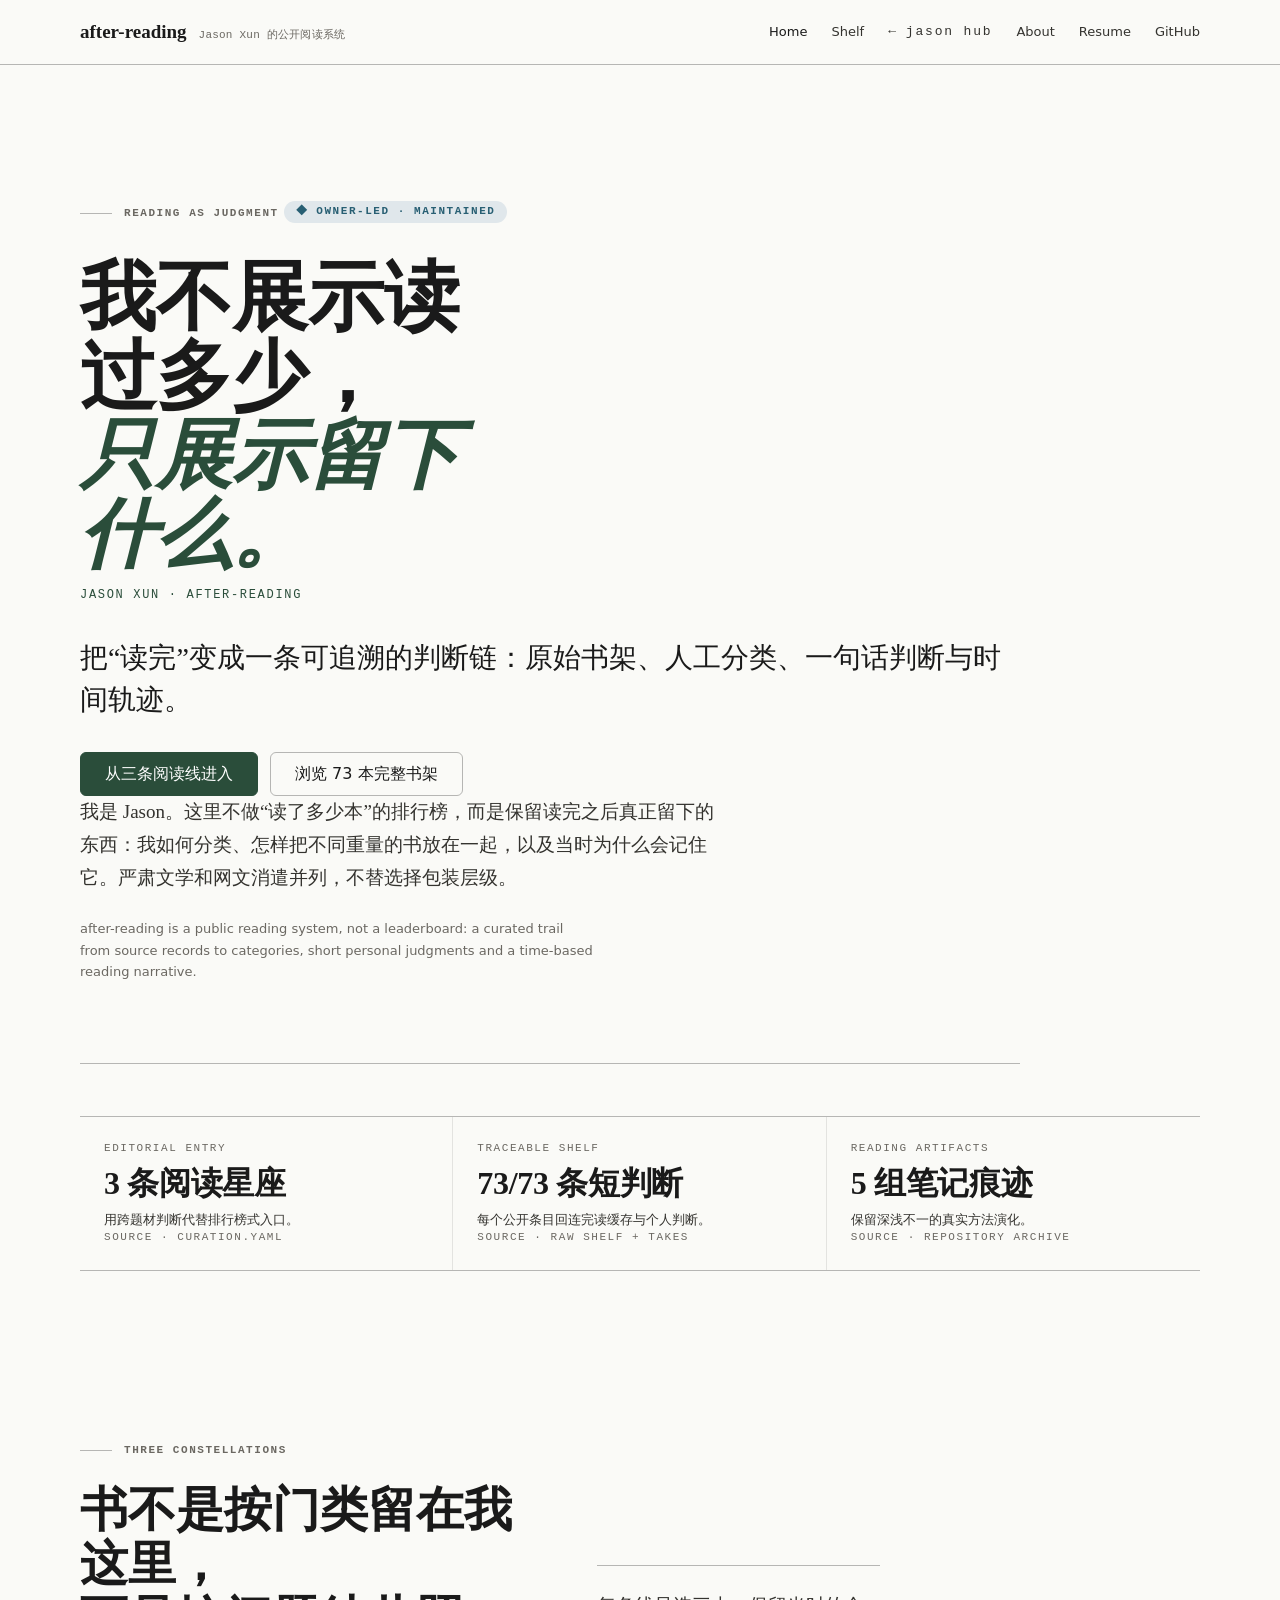
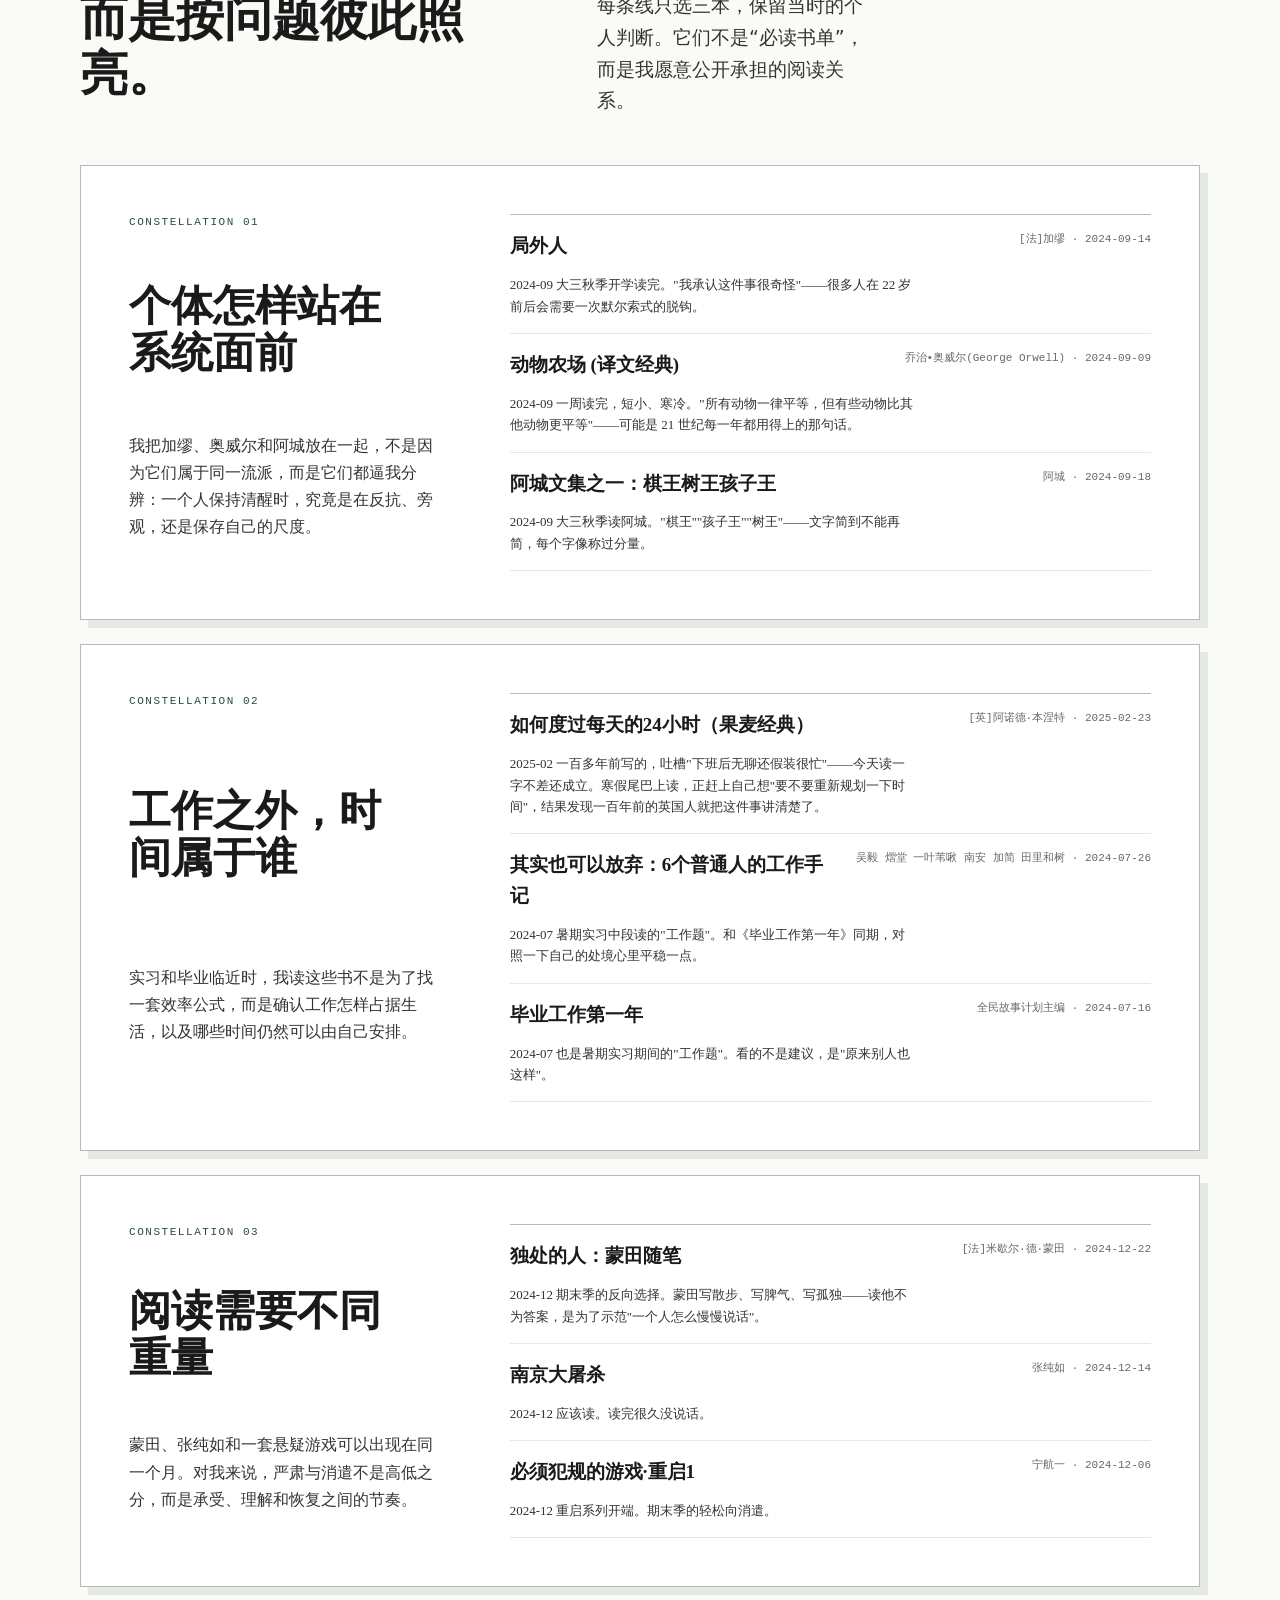
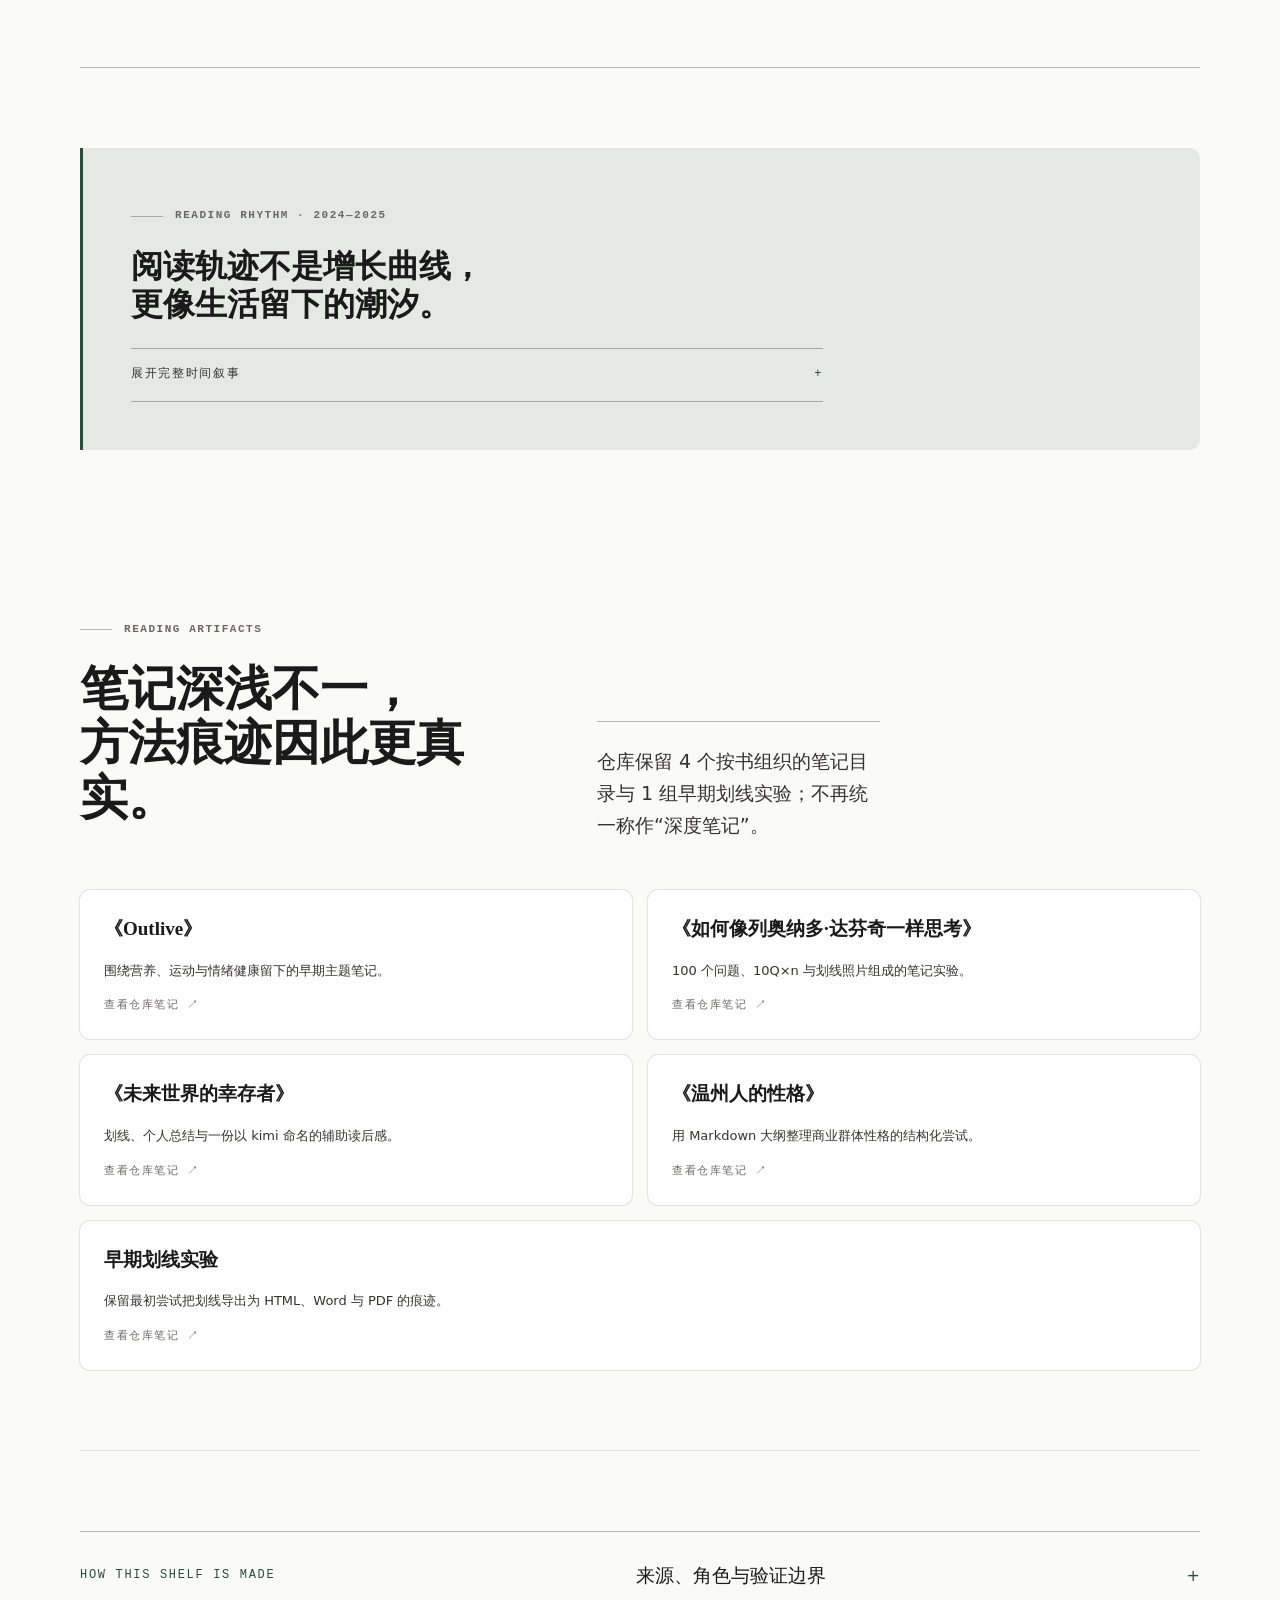
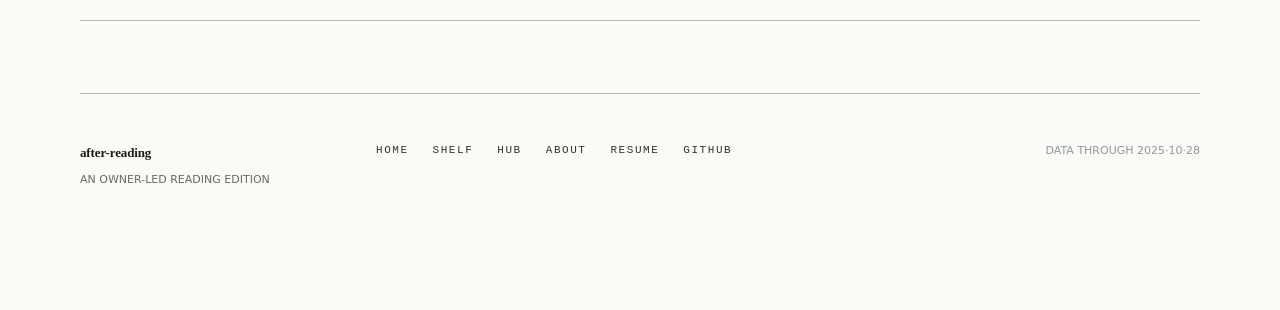
==== commit b0dc604b: "重构阅读站：用问题星座组织书架 Co-Authored-By: Claude Opus 4 <noreply@anthropic.com>" ====
--- a/index.html
+++ b/index.html
@@ -3,20 +3,21 @@
 <head>
   <meta charset="utf-8">
   <meta name="viewport" content="width=device-width, initial-scale=1">
-  <title>after-reading · Jason 的公开阅读系统</title>
-  <meta name="description" content="把原始书架、人工分类、短判断与阅读轨迹串成一条可追溯的个人阅读系统。">
+  <title>after-reading · Jason Xun 的公开阅读系统</title>
+  <meta name="author" content="Jason Xun">
+  <meta name="description" content="从三条个人阅读线索进入书架：个体与系统、工作与时间、阅读的不同重量。">
   <link rel="canonical" href="https://estelledc.github.io/after-reading/">
-  <meta property="og:title" content="after-reading · Jason 的公开阅读系统">
-  <meta property="og:description" content="把原始书架、人工分类、短判断与阅读轨迹串成一条可追溯的个人阅读系统。">
+  <meta property="og:title" content="after-reading · Jason Xun 的公开阅读系统">
+  <meta property="og:description" content="从三条个人阅读线索进入书架：个体与系统、工作与时间、阅读的不同重量。">
   <meta property="og:type" content="website">
   <meta property="og:locale" content="zh_CN">
   <meta property="og:url" content="https://estelledc.github.io/after-reading/">
   <meta property="og:site_name" content="after-reading">
   <meta name="twitter:card" content="summary">
-  <meta name="twitter:title" content="after-reading · Jason 的公开阅读系统">
-  <meta name="twitter:description" content="把原始书架、人工分类、短判断与阅读轨迹串成一条可追溯的个人阅读系统。">
+  <meta name="twitter:title" content="after-reading · Jason Xun 的公开阅读系统">
+  <meta name="twitter:description" content="从三条个人阅读线索进入书架：个体与系统、工作与时间、阅读的不同重量。">
   <link rel="icon" href="assets/favicon.svg" type="image/svg+xml">
-  <script type="application/ld+json">{"@context": "https://schema.org", "@type": "CollectionPage", "name": "after-reading · Jason 的公开阅读系统", "url": "https://estelledc.github.io/after-reading/", "description": "把原始书架、人工分类、短判断与阅读轨迹串成一条可追溯的个人阅读系统。", "inLanguage": ["zh-CN", "en"], "dateModified": "2025-10-28", "temporalCoverage": "2024-04/2025-10", "author": {"@type": "Person", "name": "Jason", "url": "https://estelledc.github.io/about/"}, "mainEntity": {"@type": "ItemList", "numberOfItems": 73, "itemListOrder": "https://schema.org/ItemListOrderAscending"}, "sameAs": "https://github.com/estelledc/after-reading"}</script>
+  <script type="application/ld+json">{"@context": "https://schema.org", "@graph": [{"@type": "Person", "@id": "https://estelledc.github.io/#person", "name": "Jason Xun", "url": "https://estelledc.github.io/", "sameAs": ["https://github.com/estelledc"]}, {"@type": "CollectionPage", "@id": "https://estelledc.github.io/after-reading/#page", "name": "after-reading · Jason Xun 的公开阅读系统", "url": "https://estelledc.github.io/after-reading/", "description": "从三条个人阅读线索进入书架：个体与系统、工作与时间、阅读的不同重量。", "inLanguage": ["zh-CN", "en"], "dateModified": "2025-10-28", "temporalCoverage": "2024-04/2025-10", "author": {"@id": "https://estelledc.github.io/#person"}, "mainEntity": {"@type": "ItemList", "numberOfItems": 73, "itemListOrder": "https://schema.org/ItemListOrderAscending"}, "sameAs": "https://github.com/estelledc/after-reading"}]}</script>
   <link rel="stylesheet" href="assets/jx/tokens.css">
   <link rel="stylesheet" href="assets/jx/base.css">
   <link rel="stylesheet" href="assets/jx/components.css">
@@ -28,10 +29,12 @@
     <div class="jx-site-header__inner">
       <a class="jx-site-header__identity" href="./" aria-label="after-reading 首页">
         <strong>after-reading</strong>
-        <span>Jason 的公开阅读系统</span>
+        <span>Jason Xun 的公开阅读系统</span>
       </a>
       <div class="jx-site-nav">
-        <nav class="jx-site-nav__links" aria-label="Jason 全局导航">
+        <nav class="jx-site-nav__links" aria-label="站点与作品集导航">
+          <a href="./" aria-current="page">Home</a>
+          <a href="shelf.html">Shelf</a>
           <a class="jx-return-to-hub" href="https://estelledc.github.io/">Jason Hub</a>
           <a href="https://estelledc.github.io/about/">About</a>
           <a href="https://estelledc.github.io/resume/">Resume</a>
@@ -39,7 +42,9 @@
         </nav>
         <details class="jx-site-nav__menu">
           <summary aria-label="打开全局导航">导航</summary>
-          <nav aria-label="Jason 移动端全局导航">
+          <nav aria-label="移动端站点与作品集导航">
+            <a href="./" aria-current="page">Home</a>
+          <a href="shelf.html">Shelf</a>
             <a class="jx-return-to-hub" href="https://estelledc.github.io/">Jason Hub</a>
             <a href="https://estelledc.github.io/about/">About</a>
             <a href="https://estelledc.github.io/resume/">Resume</a>
@@ -51,60 +56,118 @@
   </header>
   <div class="shell">
     <main id="main-content">
-    <section class="hero">
-      <p class="jx-eyebrow"><span class="jx-eyebrow__rule"></span>Reading as evidence</p>
-      <span class="jx-chip" data-state="maintained">Curated · Maintained</span>
-      <h1 class="hero-title">读完之后，留下些什么？</h1>
-      <p class="hero-kicker">Jason 的书架 · after-reading</p>
-      <p class="hero-lead">把“读完”变成一条可追溯的判断链：原始书架、人工分类、一句话判断与时间轨迹。</p>
-      <div class="hero-actions">
-        <a class="jx-action" href="#reading-system">了解阅读系统</a>
-        <a class="jx-action jx-action--secondary" href="#s-serious-fiction">进入书架</a>
-      </div>
-      <p class="hero-intro">我是 Jason。这里不做“读了多少本”的排行榜，而是保留读完之后真正留下的东西：我如何分类、怎样把不同重量的书放在一起，以及当时为什么会记住它。严肃文学和网文消遣并列，不替选择包装层级。</p>
-      <p class="hero-summary-en" lang="en">after-reading is a public reading system, not a leaderboard: a curated trail from source records to categories, short personal judgments and a time-based reading narrative.</p>
-      <p class="hero-boundary"><strong>协作边界：</strong>Jason 决定哪些书进入公开书架、如何分类、哪些判断可以代表自己，并负责公开版本的最终验收。 AI 辅助整理原始数据、生成页面、检查一致性与打磨表达；它不能替代完读事实，也不能替 Jason 授予某条点评“已人工复核”的状态。</p>
-    </section>
-
-    <section class="system-section" id="reading-system" aria-labelledby="system-title">
-      <header class="section-intro">
-        <p class="jx-eyebrow"><span class="jx-eyebrow__rule"></span>System · Evidence</p>
-        <h2 id="system-title">这不是排行榜，是一条判断链。</h2>
-        <p>阅读记录很容易退化成数量、书名和完成日期；这些数据能证明一次记录存在，却回答不了“为什么读、怎样判断、后来留下什么”。</p>
-      </header>
-      <div class="jx-proof">
-        <div>
-          <span class="jx-chip" data-state="maintained">Source-matched</span>
-          <p class="jx-proof__summary">微信读书缓存提供候选记录，人工策展文件锁定公开范围，点评文件保存短判断，生成脚本把它们合成为可重复构建的静态书架。</p>
-          <p class="jx-proof__summary-en" lang="en">The value lies in the chain: source state → curation → personal judgment → public artifact.</p>
-          <div class="jx-proof__metrics" aria-label="可机械核验的书架证据">
-            <div class="jx-proof__metric"><strong>73</strong><span>个唯一策展条目，源数据均标记完读</span></div>
-            <div class="jx-proof__metric"><strong>8</strong><span>个由 Jason 维护的阅读分类</span></div>
-            <div class="jx-proof__metric"><strong>73/73</strong><span>策展条目具备短判断</span></div>
-          </div>
-          <div class="jx-proof__links" aria-label="项目证据入口">
-            <a class="jx-pill" href="#notes">查看笔记档案</a>
-            <a class="jx-pill" href="https://github.com/estelledc/after-reading/blob/main/scripts/validate_shelf.py">查看验证契约</a>
-          </div>
+      <section class="hero hero--editorial">
+        <p class="jx-eyebrow"><span class="jx-eyebrow__rule"></span>Reading as judgment</p>
+        <span class="jx-chip" data-state="maintained">Owner-led · Maintained</span>
+        <h1 class="hero-title">我不展示读过多少，<br><em>只展示留下什么。</em></h1>
+        <p class="hero-kicker">Jason Xun · after-reading</p>
+        <p class="hero-lead">把“读完”变成一条可追溯的判断链：原始书架、人工分类、一句话判断与时间轨迹。</p>
+        <div class="hero-actions">
+          <a class="jx-action" href="#constellations">从三条阅读线进入</a>
+          <a class="jx-action jx-action--secondary" href="shelf.html">浏览 73 本完整书架</a>
         </div>
-        <dl class="jx-proof__meta">
-          <div><dt>Problem / 问题</dt><dd>阅读记录很容易退化成数量、书名和完成日期；这些数据能证明一次记录存在，却回答不了“为什么读、怎样判断、后来留下什么”。</dd></div>
-          <div><dt>Jason / 判断与验收</dt><dd>Jason 决定哪些书进入公开书架、如何分类、哪些判断可以代表自己，并负责公开版本的最终验收。</dd></div>
-          <div><dt>AI / 辅助</dt><dd>AI 辅助整理原始数据、生成页面、检查一致性与打磨表达；它不能替代完读事实，也不能替 Jason 授予某条点评“已人工复核”的状态。</dd></div>
-          <div><dt>Evidence / 证据</dt><dd>当前 73 个策展 ID 均唯一、可回查，并在源缓存中标记为完读；生成前后由脚本检查。</dd></div>
-          <div><dt>Limitations / 局限</dt><dd class="jx-proof__limitation">完读状态来自外部平台缓存，不是独立验证；一句话点评是记忆锚点，不是正式书评；当前数据结构也没有逐条记录点评是否已由 Jason 单独复核。 当前公开样本截至 2025-10-28。</dd></div>
-        </dl>
-      </div>
-    </section>
-
-    <section class="notes-section" id="notes" aria-labelledby="notes-title">
-      <header class="section-intro">
-        <p class="jx-eyebrow"><span class="jx-eyebrow__rule"></span>Reading artifacts</p>
-        <h2 id="notes-title">笔记不是统一模板，而是逐步形成的方法痕迹。</h2>
-        <p>仓库目前保留 4 个按书组织的笔记目录与 1 组早期划线实验。它们深浅不一，因此不再统一称作“深度笔记”。</p>
-      </header>
-      <div class="note-archives">
-        <a class="note-archive" href="https://github.com/estelledc/after-reading/tree/main/%E3%80%8Aoutlive%E3%80%8B">
+        <p class="hero-intro">我是 Jason。这里不做“读了多少本”的排行榜，而是保留读完之后真正留下的东西：我如何分类、怎样把不同重量的书放在一起，以及当时为什么会记住它。严肃文学和网文消遣并列，不替选择包装层级。</p>
+        <p class="hero-summary-en" lang="en">after-reading is a public reading system, not a leaderboard: a curated trail from source records to categories, short personal judgments and a time-based reading narrative.</p>
+      </section>
+
+      <ul class="jx-proof-rail home-proof-rail" aria-label="公开阅读系统的代表证据">
+        <li><a href="#constellations"><span class="jx-proof-rail__label">Editorial entry</span><strong class="jx-proof-rail__value">3 条阅读星座</strong><span class="jx-proof-rail__detail">用跨题材判断代替排行榜式入口。</span><span class="jx-proof-rail__source">Source · curation.yaml</span></a></li>
+        <li><a href="shelf.html"><span class="jx-proof-rail__label">Traceable shelf</span><strong class="jx-proof-rail__value">73/73 条短判断</strong><span class="jx-proof-rail__detail">每个公开条目回连完读缓存与个人判断。</span><span class="jx-proof-rail__source">Source · raw shelf + takes</span></a></li>
+        <li><a href="#notes"><span class="jx-proof-rail__label">Reading artifacts</span><strong class="jx-proof-rail__value">5 组笔记痕迹</strong><span class="jx-proof-rail__detail">保留深浅不一的真实方法演化。</span><span class="jx-proof-rail__source">Source · repository archive</span></a></li>
+      </ul>
+
+      <section class="constellations-section" id="constellations" aria-labelledby="constellations-title">
+        <header class="section-intro section-intro--split">
+          <div><p class="jx-eyebrow"><span class="jx-eyebrow__rule"></span>Three constellations</p><h2 id="constellations-title">书不是按门类留在我这里，<br>而是按问题彼此照亮。</h2></div>
+          <p>每条线只选三本，保留当时的个人判断。它们不是“必读书单”，而是我愿意公开承担的阅读关系。</p>
+        </header>
+        <div class="constellations-grid"><article class="reading-constellation" id="c-individual-and-system">
+  <p class="constellation-number">Constellation 01</p>
+  <h3>个体怎样站在系统面前</h3>
+  <p class="constellation-thesis">我把加缪、奥威尔和阿城放在一起，不是因为它们属于同一流派，而是它们都逼我分辨：一个人保持清醒时，究竟是在反抗、旁观，还是保存自己的尺度。</p>
+  <ul><li><a href="shelf.html#b-29796456">
+  <strong>局外人</strong>
+  <span>[法]加缪 · 2024-09-14</span>
+  <p>2024-09 大三秋季开学读完。&quot;我承认这件事很奇怪&quot;——很多人在 22 岁前后会需要一次默尔索式的脱钩。</p>
+</a></li><li><a href="shelf.html#b-CB_A4724d25Y0WN6qd6on4g12BM">
+  <strong>动物农场 (译文经典)</strong>
+  <span>乔治•奥威尔(George Orwell) · 2024-09-09</span>
+  <p>2024-09 一周读完，短小、寒冷。&quot;所有动物一律平等，但有些动物比其他动物更平等&quot;——可能是 21 世纪每一年都用得上的那句话。</p>
+</a></li><li><a href="shelf.html#b-3300004347">
+  <strong>阿城文集之一：棋王树王孩子王</strong>
+  <span>阿城 · 2024-09-18</span>
+  <p>2024-09 大三秋季读阿城。&quot;棋王&quot;&quot;孩子王&quot;&quot;树王&quot;——文字简到不能再简，每个字像称过分量。</p>
+</a></li></ul>
+</article>
+<article class="reading-constellation" id="c-work-and-time">
+  <p class="constellation-number">Constellation 02</p>
+  <h3>工作之外，时间属于谁</h3>
+  <p class="constellation-thesis">实习和毕业临近时，我读这些书不是为了找一套效率公式，而是确认工作怎样占据生活，以及哪些时间仍然可以由自己安排。</p>
+  <ul><li><a href="shelf.html#b-3300119237">
+  <strong>如何度过每天的24小时（果麦经典）</strong>
+  <span>[英]阿诺德·本涅特 · 2025-02-23</span>
+  <p>2025-02 一百多年前写的，吐槽&quot;下班后无聊还假装很忙&quot;——今天读一字不差还成立。寒假尾巴上读，正赶上自己想&quot;要不要重新规划一下时间&quot;，结果发现一百年前的英国人就把这件事讲清楚了。</p>
+</a></li><li><a href="shelf.html#b-3300098278">
+  <strong>其实也可以放弃：6个普通人的工作手记</strong>
+  <span>吴毅 熠堂 一叶苇啾 南安 加简 田里和树 · 2024-07-26</span>
+  <p>2024-07 暑期实习中段读的&quot;工作题&quot;。和《毕业工作第一年》同期，对照一下自己的处境心里平稳一点。</p>
+</a></li><li><a href="shelf.html#b-3300099005">
+  <strong>毕业工作第一年</strong>
+  <span>全民故事计划主编 · 2024-07-16</span>
+  <p>2024-07 也是暑期实习期间的&quot;工作题&quot;。看的不是建议，是&quot;原来别人也这样&quot;。</p>
+</a></li></ul>
+</article>
+<article class="reading-constellation" id="c-weight-and-relief">
+  <p class="constellation-number">Constellation 03</p>
+  <h3>阅读需要不同重量</h3>
+  <p class="constellation-thesis">蒙田、张纯如和一套悬疑游戏可以出现在同一个月。对我来说，严肃与消遣不是高低之分，而是承受、理解和恢复之间的节奏。</p>
+  <ul><li><a href="shelf.html#b-3300109074">
+  <strong>独处的人：蒙田随笔</strong>
+  <span>[法]米歇尔·德·蒙田 · 2024-12-22</span>
+  <p>2024-12 期末季的反向选择。蒙田写散步、写脾气、写孤独——读他不为答案，是为了示范&quot;一个人怎么慢慢说话&quot;。</p>
+</a></li><li><a href="shelf.html#b-718151">
+  <strong>南京大屠杀</strong>
+  <span>张纯如 · 2024-12-14</span>
+  <p>2024-12 应该读。读完很久没说话。</p>
+</a></li><li><a href="shelf.html#b-3300121147">
+  <strong>必须犯规的游戏·重启1</strong>
+  <span>宁航一 · 2024-12-06</span>
+  <p>2024-12 重启系列开端。期末季的轻松向消遣。</p>
+</a></li></ul>
+</article></div>
+      </section>
+
+      <section class="timeline" id="timeline" aria-labelledby="timeline-title">
+        <p class="jx-eyebrow"><span class="jx-eyebrow__rule"></span>Reading rhythm · 2024—2025</p>
+        <h2 class="section-title" id="timeline-title">阅读轨迹不是增长曲线，<br>更像生活留下的潮汐。</h2>
+        <details class="timeline-details">
+          <summary>展开完整时间叙事</summary>
+          <p class="timeline-narrative">2024 年 4-5 月：山海异闻录 / 没有围墙的花园 / 鳄鱼 / 蛤蟆先生 / 被讨厌的勇气——刚开始重新读书的几本。
+
+2024 年 7 月：暑期实习中段，读&quot;工作题&quot;——《其实也可以放弃》《毕业工作第一年》。
+
+2024 年 9 月：大三秋季开学，密集阅读月——加缪 / 阿城 / 松本清张 / 何帆 / 八平米 / 现代诗 / 治愈漫画。10 多本同月完读。
+
+2024 年 10 月：奥威尔 + 赫胥黎反乌托邦双联读 + 剑来 2-5 全套作为消遣。
+
+2024 年 12 月：期末季+《独处的人》《南京大屠杀》《必须犯规重启》全 5 本——严肃和娱乐并行做精神平衡。
+
+2025 年 1-3 月：春季较缓——《我的阿勒泰》《如何度过每天的 24 小时》《废物俱乐部》《金庸·白马啸西风》。
+
+2025 年 4-5 月：网文长篇月——道诡异仙 / 大奉打更人 / 怪屋谜案。
+
+2025 年 6-10 月：阅读节奏放缓但保持，《暮色将尽》《空山》《吞噬星空》。
+
+最近一次完读：2025-10-28 《看世界》第 21 期。</p>
+        </details>
+      </section>
+
+      <section class="notes-section" id="notes" aria-labelledby="notes-title">
+        <header class="section-intro section-intro--split">
+          <div><p class="jx-eyebrow"><span class="jx-eyebrow__rule"></span>Reading artifacts</p><h2 id="notes-title">笔记深浅不一，<br>方法痕迹因此更真实。</h2></div>
+          <p>仓库保留 4 个按书组织的笔记目录与 1 组早期划线实验；不再统一称作“深度笔记”。</p>
+        </header>
+        <div class="note-archives"><a class="note-archive" href="https://github.com/estelledc/after-reading/tree/main/%E3%80%8Aoutlive%E3%80%8B">
   <strong>《Outlive》</strong>
   <span>围绕营养、运动与情绪健康留下的早期主题笔记。</span>
 </a>
@@ -123,721 +186,35 @@
 <a class="note-archive" href="https://github.com/estelledc/after-reading/tree/main/%E5%88%92%E7%BA%BF">
   <strong>早期划线实验</strong>
   <span>保留最初尝试把划线导出为 HTML、Word 与 PDF 的痕迹。</span>
-</a>
-      </div>
-    </section>
-
-    <section class="timeline" id="timeline" aria-labelledby="timeline-title">
-      <p class="jx-eyebrow"><span class="jx-eyebrow__rule"></span>Timeline</p>
-      <h2 class="section-title" id="timeline-title">阅读轨迹</h2>
-      <p class="timeline-narrative">2024 年 4-5 月：山海异闻录 / 没有围墙的花园 / 鳄鱼 / 蛤蟆先生 / 被讨厌的勇气——刚开始重新读书的几本。
-
-2024 年 7 月：暑期实习中段，读&quot;工作题&quot;——《其实也可以放弃》《毕业工作第一年》。
-
-2024 年 9 月：大三秋季开学，密集阅读月——加缪 / 阿城 / 松本清张 / 何帆 / 八平米 / 现代诗 / 治愈漫画。10 多本同月完读。
-
-2024 年 10 月：奥威尔 + 赫胥黎反乌托邦双联读 + 剑来 2-5 全套作为消遣。
-
-2024 年 12 月：期末季+《独处的人》《南京大屠杀》《必须犯规重启》全 5 本——严肃和娱乐并行做精神平衡。
-
-2025 年 1-3 月：春季较缓——《我的阿勒泰》《如何度过每天的 24 小时》《废物俱乐部》《金庸·白马啸西风》。
-
-2025 年 4-5 月：网文长篇月——道诡异仙 / 大奉打更人 / 怪屋谜案。
-
-2025 年 6-10 月：阅读节奏放缓但保持，《暮色将尽》《空山》《吞噬星空》。
-
-最近一次完读：2025-10-28 《看世界》第 21 期。</p>
-    </section>
-
-    <nav class="shelf-index" aria-labelledby="shelf-index-title">
-      <div>
-        <p class="jx-eyebrow"><span class="jx-eyebrow__rule"></span>Curated shelf</p>
-        <h2 id="shelf-index-title">按阅读作用进入，而不是按“高级程度”排序。</h2>
-      </div>
-      <ol>
-        <li><a href="#s-serious-fiction"><span>严肃文学</span><strong>9</strong></a></li>
-<li><a href="#s-thought"><span>思想人文</span><strong>5</strong></a></li>
-<li><a href="#s-contemporary-chinese"><span>当代华语</span><strong>10</strong></a></li>
-<li><a href="#s-history-nonfiction"><span>历史非虚构</span><strong>6</strong></a></li>
-<li><a href="#s-mystery"><span>推理悬疑</span><strong>16</strong></a></li>
-<li><a href="#s-web-novel"><span>网文长篇</span><strong>11</strong></a></li>
-<li><a href="#s-practical"><span>生活实用</span><strong>9</strong></a></li>
-<li><a href="#s-magazines"><span>杂志期刊</span><strong>7</strong></a></li>
-      </ol>
-    </nav>
-
-    <section class="shelf-section" id="s-serious-fiction" aria-labelledby="s-serious-fiction-title">
-  <header class="section-head">
-    <h2 class="section-title" id="s-serious-fiction-title">严肃文学</h2>
-    <p class="section-blurb">老老实实读完的那种</p>
-    <p class="section-count">9 本</p>
-  </header>
-  <div class="book-grid">
-    <article class="book" id="b-3300151063">
-  <span class="book-num">№ 001</span>
-  <div class="book-body">
-    <h3 class="book-title">空山（第一部：随风飘散）</h3>
-    <p class="book-meta">阿来 · 2025-07-07 完读</p>
-    <p class="book-take">2025-07 看完。读完发现&quot;空山&quot;不是一座山的故事，是一群人的失重。和暑期实习中段同期读，有种&quot;成年世界其实就是大家各自飘着&quot;的对照感。阿来写藏地，但读到的是普世的散场感。</p>
-  </div>
-</article>
-<article class="book" id="b-3300046359">
-  <span class="book-num">№ 002</span>
-  <div class="book-body">
-    <h3 class="book-title">暮色将尽</h3>
-    <p class="book-meta">戴安娜·阿西尔 · 2025-06-14 完读</p>
-    <p class="book-take">2025-06 读完。89 岁老编辑写自己的衰老。22 岁读 89 岁不奇怪——反而是提前看到出口的样子，心里安一些。她写&quot;独居像一种习惯&quot;，不是教人怎么老去，是承认有些事就是要一个人过。</p>
-  </div>
-</article>
-<article class="book" id="b-3300023306">
-  <span class="book-num">№ 003</span>
-  <div class="book-body">
-    <h3 class="book-title">写作与生活（克拉丽丝·李斯佩克朵作品集）</h3>
-    <p class="book-meta">克拉丽丝·李斯佩克朵 · 2024-11-09 完读</p>
-    <p class="book-take">2024-11 唯一一本 11 月完读的书。前后被各种事打散，最后是李斯佩克朵把&quot;写下来这件事本身&quot;重新讲了一遍。10 月密集读完反乌托邦双联和剑来 4 本之后，11 月几乎只剩这一本，反而更有分量。</p>
-  </div>
-</article>
-<article class="book" id="b-758889">
-  <span class="book-num">№ 004</span>
-  <div class="book-body">
-    <h3 class="book-title">美妙的新世界（反乌托邦三部曲）</h3>
-    <p class="book-meta">阿道斯·赫胥黎 · 2024-10-13 完读</p>
-    <p class="book-take">2024-10 和奥威尔同月读完，是有意配对的。比起《1984》的恐惧，赫胥黎的&quot;被取悦死&quot;更刺今天。短视频时代再读这本，会很难不联想起自己每天刷的内容——大三秋季能读到这种配对，是给自己留的一道题。</p>
-  </div>
-</article>
-<article class="book" id="b-29796456">
-  <span class="book-num">№ 005</span>
-  <div class="book-body">
-    <h3 class="book-title">局外人</h3>
-    <p class="book-meta">[法]加缪 · 2024-09-14 完读</p>
-    <p class="book-take">2024-09 大三秋季开学读完。&quot;我承认这件事很奇怪&quot;——很多人在 22 岁前后会需要一次默尔索式的脱钩。同月并行的是阿城和动物农场，三本都在写&quot;个体怎么和系统错位&quot;，9 月读这一本算是恰逢其时。</p>
-  </div>
-</article>
-<article class="book" id="b-CB_A4724d25Y0WN6qd6on4g12BM">
-  <span class="book-num">№ 006</span>
-  <div class="book-body">
-    <h3 class="book-title">动物农场 (译文经典)</h3>
-    <p class="book-meta">乔治•奥威尔(George Orwell) · 2024-09-09 完读</p>
-    <p class="book-take">2024-09 一周读完，短小、寒冷。&quot;所有动物一律平等，但有些动物比其他动物更平等&quot;——可能是 21 世纪每一年都用得上的那句话。和下个月的美妙新世界配成反乌托邦双联，一冷一暖两种警告。</p>
-  </div>
-</article>
-<article class="book" id="b-3300004347">
-  <span class="book-num">№ 007</span>
-  <div class="book-body">
-    <h3 class="book-title">阿城文集之一：棋王树王孩子王</h3>
-    <p class="book-meta">阿城 · 2024-09-18 完读</p>
-    <p class="book-take">2024-09 大三秋季读阿城。&quot;棋王&quot;&quot;孩子王&quot;&quot;树王&quot;——文字简到不能再简，每个字像称过分量。同月读了加缪、马伯庸、松本清张，三种语言密度并排时，阿城最干，最不带烟火气，反而最难学。</p>
-  </div>
-</article>
-<article class="book" id="b-3300100096">
-  <span class="book-num">№ 008</span>
-  <div class="book-body">
-    <h3 class="book-title">鳄鱼</h3>
-    <p class="book-meta">莫言 · 2024-05-23 完读</p>
-    <p class="book-take">2024-05 莫言新作。和被讨厌的勇气、蛤蟆先生同月——重新开始读书的那阵，什么都拿来读。莫言这本没他往日的乡土，反而更靠近舞台剧——5 月那个杂食阶段，正好接得住这种风格上的拐弯。</p>
-  </div>
-</article>
-<article class="book" id="b-3300048239">
-  <span class="book-num">№ 009</span>
-  <div class="book-body">
-    <h3 class="book-title">布鲁克林有棵树</h3>
-    <p class="book-meta">[美]贝蒂·史密斯 · 2024-05-18 完读</p>
-    <p class="book-take">2024-05 同月读完。大萧条时代美国少女成长史，读着读着就明白自己 22 岁的&quot;难&quot;在历史里其实算平常。和被讨厌的勇气、蛤蟆先生、鳄鱼并行——5 月是心理 + 文学并行的开端，这一本是其中最厚的小说。</p>
-  </div>
-</article>
-  </div>
-</section>
-
-<section class="shelf-section" id="s-thought" aria-labelledby="s-thought-title">
-  <header class="section-head">
-    <h2 class="section-title" id="s-thought-title">思想人文</h2>
-    <p class="section-blurb">想懂一点别的活法</p>
-    <p class="section-count">5 本</p>
-  </header>
-  <div class="book-grid">
-    <article class="book" id="b-3300119237">
-  <span class="book-num">№ 010</span>
-  <div class="book-body">
-    <h3 class="book-title">如何度过每天的24小时（果麦经典）</h3>
-    <p class="book-meta">[英]阿诺德·本涅特 · 2025-02-23 完读</p>
-    <p class="book-take">2025-02 一百多年前写的，吐槽&quot;下班后无聊还假装很忙&quot;——今天读一字不差还成立。寒假尾巴上读，正赶上自己想&quot;要不要重新规划一下时间&quot;，结果发现一百年前的英国人就把这件事讲清楚了。</p>
-  </div>
-</article>
-<article class="book" id="b-3300109074">
-  <span class="book-num">№ 011</span>
-  <div class="book-body">
-    <h3 class="book-title">独处的人：蒙田随笔</h3>
-    <p class="book-meta">[法]米歇尔·德·蒙田 · 2024-12-22 完读</p>
-    <p class="book-take">2024-12 期末季的反向选择。蒙田写散步、写脾气、写孤独——读他不为答案，是为了示范&quot;一个人怎么慢慢说话&quot;。同月并行的是必须犯规重启 5 本和南京大屠杀，蒙田夹在其中是那个最慢的呼吸。</p>
-  </div>
-</article>
-<article class="book" id="b-27571372">
-  <span class="book-num">№ 012</span>
-  <div class="book-body">
-    <h3 class="book-title">曾仕强经典语录</h3>
-    <p class="book-meta">罗浮山国学院 · 2024-09-28 完读</p>
-    <p class="book-take">2024-09 秋季密集阅读月里翻完。曾仕强讲中国式人情，听一耳算一耳，不必照搬。9 月那阵读了 10 本以上，这本算是其中最不&quot;营养&quot;的一种——但留下来也是诚实，杂食月就是会有这种灰色读物。</p>
-  </div>
-</article>
-<article class="book" id="b-35551088">
-  <span class="book-num">№ 013</span>
-  <div class="book-body">
-    <h3 class="book-title">蛤蟆先生去看心理医生</h3>
-    <p class="book-meta">罗伯特·戴博德 · 2024-05-19 完读</p>
-    <p class="book-take">2024-05 一周内连读《被讨厌的勇气》《蛤蟆先生》。重新开始读书的那一批&quot;自我心理学&quot;入门，读完才发现自己一直在压抑些什么。两本搭着读，阿德勒讲&quot;应该怎么想&quot;，蛤蟆讲&quot;先承认在想&quot;，互补得不错。</p>
-  </div>
-</article>
-<article class="book" id="b-25615385">
-  <span class="book-num">№ 014</span>
-  <div class="book-body">
-    <h3 class="book-title">被讨厌的勇气：“自我启发之父”阿德勒的哲学课</h3>
-    <p class="book-meta">岸见一郎 古贺史健 · 2024-05-19 完读</p>
-    <p class="book-take">2024-05 重新开始读书后的第一本&quot;思想类&quot;。阿德勒讲&quot;课题分离&quot;——22 岁的人读这个会真听进去。和蛤蟆先生同周读完，是 2024-04 重新开始读书后第一组真正&quot;想搬回自己生活里&quot;的概念。</p>
-  </div>
-</article>
-  </div>
-</section>
-
-<section class="shelf-section" id="s-contemporary-chinese" aria-labelledby="s-contemporary-chinese-title">
-  <header class="section-head">
-    <h2 class="section-title" id="s-contemporary-chinese-title">当代华语</h2>
-    <p class="section-blurb">在中国怎么写、怎么活</p>
-    <p class="section-count">10 本</p>
-  </header>
-  <div class="book-grid">
-    <article class="book" id="b-3300020163">
-  <span class="book-num">№ 015</span>
-  <div class="book-body">
-    <h3 class="book-title">我的阿勒泰（马伊琍、周依然、于适主演同名电视剧原著）</h3>
-    <p class="book-meta">李娟 · 2025-01-26 完读</p>
-    <p class="book-take">2025-01 春节前读完。在剧之前读完算是侥幸。李娟是少有的不把&quot;远方&quot;写得装腔作势的人——她写戈壁和家庭杂事是同一个语调。读完之后剧火了，反而庆幸自己先看了文字。</p>
-  </div>
-</article>
-<article class="book" id="b-3300072295">
-  <span class="book-num">№ 016</span>
-  <div class="book-body">
-    <h3 class="book-title">太白金星有点烦</h3>
-    <p class="book-meta">马伯庸 · 2024-09-27 完读</p>
-    <p class="book-take">2024-09 用职场视角重写《西游》。马伯庸最擅长的就是把神话拧成&quot;中年公务员的内耗&quot;。同月连读了食南之徒，两本能明显感受到马伯庸的两种节奏——一本快、一本慢。</p>
-  </div>
-</article>
-<article class="book" id="b-3300054377">
-  <span class="book-num">№ 017</span>
-  <div class="book-body">
-    <h3 class="book-title">星期六晚我们去散步吧</h3>
-    <p class="book-meta">隔花人  · 2024-09-24 完读</p>
-    <p class="book-take">2024-09 现代诗集。秋季密集阅读月里穿插的&quot;换气&quot;读物，几页就能换一种呼吸。9 月读了 10 本以上，诗集的功能是&quot;让一行字能走慢一点&quot;——和阿城同月读，节奏感互相衬。</p>
-  </div>
-</article>
-<article class="book" id="b-3300103361">
-  <span class="book-num">№ 018</span>
-  <div class="book-body">
-    <h3 class="book-title">食南之徒</h3>
-    <p class="book-meta">马伯庸 · 2024-09-23 完读</p>
-    <p class="book-take">2024-09 同月再读马伯庸。比《太白金星》更轻，南越国那段历史本来就少有人写。两本马伯庸放一起，能看出他在哪种题材最自在——食南之徒像散步，太白金星像加班。</p>
-  </div>
-</article>
-<article class="book" id="b-3300055092">
-  <span class="book-num">№ 019</span>
-  <div class="book-body">
-    <h3 class="book-title">在森崎书店的日子（同名电影原著）</h3>
-    <p class="book-meta">八木泽里志 · 2024-09-18 完读</p>
-    <p class="book-take">2024-09 治愈系。不是每本日系治愈都值得读，这本短，所以读了。和星期一/星期四/人生借阅室同月，4 本治愈系叠在一起，这本算最薄的——但 9 月有时候就是只能消化最薄的那种。</p>
-  </div>
-</article>
-<article class="book" id="b-3300027273">
-  <span class="book-num">№ 020</span>
-  <div class="book-body">
-    <h3 class="book-title">星期四，喝可可</h3>
-    <p class="book-meta">青山美智子 · 2024-09-18 完读</p>
-    <p class="book-take">2024-09 青山美智子的&quot;星期&quot;系列又一本。同月也读了《星期一》《人生借阅室》——这种治愈循环本身有节奏。9 月节奏最快的时候，青山美智子就是那种&quot;读完之后能继续读硬题材&quot;的过渡读物。</p>
-  </div>
-</article>
-<article class="book" id="b-3300070827">
-  <span class="book-num">№ 021</span>
-  <div class="book-body">
-    <h3 class="book-title">找事：给年青一代的就业解惑书</h3>
-    <p class="book-meta">何帆 · 2024-09-05 完读</p>
-    <p class="book-take">2024-09 何帆&quot;中国变量&quot;系列副产品。讲普通人怎么找到适合自己的活法，给在校生看比给职场人看更合适。和打开心智、把自己变成稀缺资产同期，3 本&quot;自我管理类&quot;组里，何帆最不端架子，读完留下的也最多。</p>
-  </div>
-</article>
-<article class="book" id="b-3300063647">
-  <span class="book-num">№ 022</span>
-  <div class="book-body">
-    <h3 class="book-title">东京八平米</h3>
-    <p class="book-meta">吉井忍 · 2024-09-05 完读</p>
-    <p class="book-take">2024-09 八平米也能住——这本不是省钱攻略，是一种&quot;够用就好&quot;的姿态。秋季开学读它正好。和找事、星期四喝可可同月，9 月读到的几本&quot;低欲望&quot;题材正好对应大三开学那种&quot;是不是要降一点期待&quot;的念头。</p>
-  </div>
-</article>
-<article class="book" id="b-3300056657">
-  <span class="book-num">№ 023</span>
-  <div class="book-body">
-    <h3 class="book-title">人生借阅室（打开一种人生）</h3>
-    <p class="book-meta">青山美智子 · 2024-09-04 完读</p>
-    <p class="book-take">2024-09 比《星期》系列稍重一点。书店、图书馆、被一本书救一次——这种设定的可信度只有日系还能做。9 月连读了 3 本青山美智子，这本是其中分量最足的，也是最像&quot;小说&quot;的。</p>
-  </div>
-</article>
-<article class="book" id="b-3300061190">
-  <span class="book-num">№ 024</span>
-  <div class="book-body">
-    <h3 class="book-title">星期一，喝抹茶</h3>
-    <p class="book-meta">青山美智子 · 2024-05-24 完读</p>
-    <p class="book-take">2024-05 青山美智子第一本。早春读这种治愈书没什么负担——后面陆续读了《星期四》《人生借阅室》。和被讨厌的勇气、蛤蟆先生同月——那阵刚重新开始读书，治愈系是最容易上手的入口。</p>
-  </div>
-</article>
-  </div>
-</section>
-
-<section class="shelf-section" id="s-history-nonfiction" aria-labelledby="s-history-nonfiction-title">
-  <header class="section-head">
-    <h2 class="section-title" id="s-history-nonfiction-title">历史非虚构</h2>
-    <p class="section-blurb">不是历史课本的历史</p>
-    <p class="section-count">6 本</p>
-  </header>
-  <div class="book-grid">
-    <article class="book" id="b-3300135214">
-  <span class="book-num">№ 025</span>
-  <div class="book-body">
-    <h3 class="book-title">废物俱乐部（轻纪实）</h3>
-    <p class="book-meta">杜强 · 2025-03-08 完读</p>
-    <p class="book-take">2025-03 完读。小镇青年题材的非虚构，比小说更刺人，因为是真的。同月还在读《这个案子太邪门》——非虚构和刑事纪录并排着翻，3 月某种程度上是&quot;看现实&quot;的月份。</p>
-  </div>
-</article>
-<article class="book" id="b-3300134437">
-  <span class="book-num">№ 026</span>
-  <div class="book-body">
-    <h3 class="book-title">这个案子太邪门：一个刑警的15年真实办案手记</h3>
-    <p class="book-meta">陈文章 · 2025-03-06 完读</p>
-    <p class="book-take">2025-03 读完。法医视角看刑事案，没什么戏剧化反而更冷。和废物俱乐部同期读，两本都是&quot;现实比小说硬&quot;的题材——3 月那段时间课业开始压回来，反倒能耐心读这种冷调子的东西。</p>
-  </div>
-</article>
-<article class="book" id="b-23552633">
-  <span class="book-num">№ 027</span>
-  <div class="book-body">
-    <h3 class="book-title">权力密码：当历史遇见经济学</h3>
-    <p class="book-meta">王伟 · 2024-12-18 完读</p>
-    <p class="book-take">2024-12 完读。用经济学拆历史是个偏门视角，能记住的部分不多但开了一扇小窗。期末季同时在追重启系列，这本是少数还在坚持读&quot;硬一点&quot;的非虚构——不算系统，但留点痕迹。</p>
-  </div>
-</article>
-<article class="book" id="b-718151">
-  <span class="book-num">№ 028</span>
-  <div class="book-body">
-    <h3 class="book-title">南京大屠杀</h3>
-    <p class="book-meta">张纯如 · 2024-12-14 完读</p>
-    <p class="book-take">2024-12 应该读。读完很久没说话。和同月《必须犯规重启》交替读——也许这正是该有的精神负重比例。蒙田和张纯如同月，是 12 月最沉的两本。</p>
-  </div>
-</article>
-<article class="book" id="b-3300098278">
-  <span class="book-num">№ 029</span>
-  <div class="book-body">
-    <h3 class="book-title">其实也可以放弃：6个普通人的工作手记</h3>
-    <p class="book-meta">吴毅 熠堂 一叶苇啾 南安 加简 田里和树 · 2024-07-26 完读</p>
-    <p class="book-take">2024-07 暑期实习中段读的&quot;工作题&quot;。和《毕业工作第一年》同期，对照一下自己的处境心里平稳一点。在选 vs 留之间的工科生该读这一组——不是为了答案，是为了知道这种纠结很常见。</p>
-  </div>
-</article>
-<article class="book" id="b-3300099005">
-  <span class="book-num">№ 030</span>
-  <div class="book-body">
-    <h3 class="book-title">毕业工作第一年</h3>
-    <p class="book-meta">全民故事计划主编 · 2024-07-16 完读</p>
-    <p class="book-take">2024-07 也是暑期实习期间的&quot;工作题&quot;。看的不是建议，是&quot;原来别人也这样&quot;。和其实也可以放弃同期，2 本一起读下来，对实习中段那种摇摆的容忍度高了一点。</p>
-  </div>
-</article>
-  </div>
-</section>
-
-<section class="shelf-section" id="s-mystery" aria-labelledby="s-mystery-title">
-  <header class="section-head">
-    <h2 class="section-title" id="s-mystery-title">推理悬疑</h2>
-    <p class="section-blurb">读完会想到很久</p>
-    <p class="section-count">16 本</p>
-  </header>
-  <div class="book-grid">
-    <article class="book" id="b-3300143316">
-  <span class="book-num">№ 031</span>
-  <div class="book-body">
-    <h3 class="book-title">十九年间谋杀小叙（新增序言、后记，并为“第二个凶手”给出新的解答！）</h3>
-    <p class="book-meta">那多 · 2025-05-05 完读</p>
-    <p class="book-take">2025-05 在网文长篇期间穿插读完。中文推理少有的耐心，时间跨度撑得住。同期还在追道诡异仙和大奉打更人，长篇网文之间塞这种结构精巧的中长篇当作&quot;换气&quot;，节奏正好。</p>
-  </div>
-</article>
-<article class="book" id="b-3300071077">
-  <span class="book-num">№ 032</span>
-  <div class="book-body">
-    <h3 class="book-title">怪屋谜案</h3>
-    <p class="book-meta">[日]雨穴 · 2025-04-29 完读</p>
-    <p class="book-take">2025-04 一晚上读完。建筑结构本身是凶器这种设定，比凶手是谁更值得记。那阵在网文长篇里泡得久，突然换一本短小快的解谜，像吃完油腻东西嚼一颗薄荷。</p>
-  </div>
-</article>
-<article class="book" id="b-3300121146">
-  <span class="book-num">№ 033</span>
-  <div class="book-body">
-    <h3 class="book-title">必须犯规的游戏·重启3</h3>
-    <p class="book-meta">宁航一 · 2024-12-17 完读</p>
-    <p class="book-take">2024-12 重启系列的第三本。期末季和蒙田并行——脑子需要轮换休息。重启系列在 12 月一周三本的节奏读，是那种&quot;考完一门就奖励一本&quot;的状态。</p>
-  </div>
-</article>
-<article class="book" id="b-3300121144">
-  <span class="book-num">№ 034</span>
-  <div class="book-body">
-    <h3 class="book-title">必须犯规的游戏·重启5</h3>
-    <p class="book-meta">宁航一 · 2024-12-11 完读</p>
-    <p class="book-take">2024-12 重启系列第五本。一周三本的节奏。读到第 5 本的时候已经分不清各本的具体情节，但系列长篇的乐趣不在记得每一处，是&quot;还在那个世界里待着&quot;。</p>
-  </div>
-</article>
-<article class="book" id="b-3300121145">
-  <span class="book-num">№ 035</span>
-  <div class="book-body">
-    <h3 class="book-title">必须犯规的游戏·重启4</h3>
-    <p class="book-meta">宁航一 · 2024-12-11 完读</p>
-    <p class="book-take">2024-12 同前一本一起读完。系列长篇就是这种连续性。期末季阶段性犒赏自己用——读到这一本时已经形成肌肉记忆，每晚一两章是 12 月的固定节目。</p>
-  </div>
-</article>
-<article class="book" id="b-3300121143">
-  <span class="book-num">№ 036</span>
-  <div class="book-body">
-    <h3 class="book-title">必须犯规的游戏·重启2</h3>
-    <p class="book-meta">宁航一 · 2024-12-10 完读</p>
-    <p class="book-take">2024-12 第二本。开始抢系列前五本节奏。期末季读这种死亡游戏题材有点反常——但密度高、章节短、悬念明确，对应付考试间隙的脑容量正好。</p>
-  </div>
-</article>
-<article class="book" id="b-CB_Dol6QR6OtDSU6ri6suFIA1TS">
-  <span class="book-num">№ 037</span>
-  <div class="book-body">
-    <h3 class="book-title">神秘复苏</h3>
-    <p class="book-meta">佛前笑花 · 2024-12-08 完读</p>
-    <p class="book-take">2024-12 网文恐怖，节奏拉得很长。期末季一晚上看几十章不耽误第二天。和重启系列并行，12 月基本就是被&quot;短章节悬疑&quot;包围着过完的——回头看是有点过载。</p>
-  </div>
-</article>
-<article class="book" id="b-3300121147">
-  <span class="book-num">№ 038</span>
-  <div class="book-body">
-    <h3 class="book-title">必须犯规的游戏·重启1</h3>
-    <p class="book-meta">宁航一 · 2024-12-06 完读</p>
-    <p class="book-take">2024-12 重启系列开端。期末季的轻松向消遣。这一本读完后才决定一口气追完 5 本——那阵就是这样，开了头就停不下来，反正复习也不会真的更专注。</p>
-  </div>
-</article>
-<article class="book" id="b-622245">
-  <span class="book-num">№ 039</span>
-  <div class="book-body">
-    <h3 class="book-title">超禁忌游戏Ⅱ</h3>
-    <p class="book-meta">宁航一 · 2024-10-23 完读</p>
-    <p class="book-take">2024-10 国产解谜悬疑，宁航一的旧系列。为之后读重启 1-5 打底。10 月主要被剑来 2-5 占着，超禁忌算是中间换的口味——也是那时候第一次注意到宁航一这个作者。</p>
-  </div>
-</article>
-<article class="book" id="b-3300036397">
-  <span class="book-num">№ 040</span>
-  <div class="book-body">
-    <h3 class="book-title">虚无的十字架</h3>
-    <p class="book-meta">东野圭吾 · 2024-10-21 完读</p>
-    <p class="book-take">2024-10 东野这本不是推理，是关于死刑能不能赎罪。读完没答案，但题目本身值。和同月动物农场、美妙新世界并排着——10 月的阅读其实都在围着&quot;什么是恶、谁该承担&quot;这个题打转。</p>
-  </div>
-</article>
-<article class="book" id="b-3300098444">
-  <span class="book-num">№ 041</span>
-  <div class="book-body">
-    <h3 class="book-title">第七重解答</h3>
-    <p class="book-meta">[法] 保罗·霍尔特 · 2024-09-20 完读</p>
-    <p class="book-take">2024-09 法国不可能犯罪流派代表。结构精致到有点匠气，但喜欢就是喜欢。同月还读了点与线、六个说谎的大学生——9 月几乎是&quot;推理小专题月&quot;，三国流派对照下来，松本清张和霍尔特给的体验差距非常大。</p>
-  </div>
-</article>
-<article class="book" id="b-3300100496">
-  <span class="book-num">№ 042</span>
-  <div class="book-body">
-    <h3 class="book-title">朝阳南路精怪笔记：灰猫事务所</h3>
-    <p class="book-meta">康夫 · 2024-09-19 完读</p>
-    <p class="book-take">2024-09 国产都市怪谈。同月读了康夫两本，节奏轻松好下饭。秋季密集阅读月里这种本土怪谈是最不费脑的一档，和现代诗、阿城形成对比，刚好把月历的两端撑开。</p>
-  </div>
-</article>
-<article class="book" id="b-3300062646">
-  <span class="book-num">№ 043</span>
-  <div class="book-body">
-    <h3 class="book-title">朝阳南路精怪故事集</h3>
-    <p class="book-meta">康夫 · 2024-09-18 完读</p>
-    <p class="book-take">2024-09 康夫第一本。北京味儿的怪谈，有种&quot;姥姥讲鬼故事&quot;的家常感。和灰猫事务所同月连读，两本看下来能识别出康夫那种&quot;在城市里安鬼&quot;的语气——这是国产怪谈不太多见的一支。</p>
-  </div>
-</article>
-<article class="book" id="b-3300061183">
-  <span class="book-num">№ 044</span>
-  <div class="book-body">
-    <h3 class="book-title">六个说谎的大学生</h3>
-    <p class="book-meta">浅仓秋成 · 2024-09-18 完读</p>
-    <p class="book-take">2024-09 日系新本格。设定挺巧，但读完更想讨论的是面试本身的荒诞。同月读了点与线和第七重解答，三本日推法推放一起，反衬这一本更像社会题材——&quot;找工作&quot;才是真正的密室。</p>
-  </div>
-</article>
-<article class="book" id="b-3300106919">
-  <span class="book-num">№ 045</span>
-  <div class="book-body">
-    <h3 class="book-title">点与线</h3>
-    <p class="book-meta">[日]松本清张 · 2024-09-18 完读</p>
-    <p class="book-take">2024-09 社会派推理鼻祖。结构感比剧情更难忘——时刻表诡计需要耐心，正好对秋季密集阅读月的状态。和第七重解答、六个说谎的大学生同月，三种推理流派一起读，松本清张那种社会底子确实和欧式不一样。</p>
-  </div>
-</article>
-<article class="book" id="b-3300101329">
-  <span class="book-num">№ 046</span>
-  <div class="book-body">
-    <h3 class="book-title">全知读者视角.2</h3>
-    <p class="book-meta">[韩]sing N song · 2024-09-03 完读</p>
-    <p class="book-take">2024-09 韩网文。第二部读完已经是惯性，不是惊喜。秋季密集阅读月里这种续集是最不挑状态的——读不进去严肃文学的晚上就翻它，和动物农场轮换着看。</p>
-  </div>
-</article>
-  </div>
-</section>
-
-<section class="shelf-section" id="s-web-novel" aria-labelledby="s-web-novel-title">
-  <header class="section-head">
-    <h2 class="section-title" id="s-web-novel-title">网文长篇</h2>
-    <p class="section-blurb">长篇是另一种节奏</p>
-    <p class="section-count">11 本</p>
-  </header>
-  <div class="book-grid">
-    <article class="book" id="b-CB_GfS7bu7av90p6wp6x98kNF9B">
-  <span class="book-num">№ 047</span>
-  <div class="book-body">
-    <h3 class="book-title">《吞噬星空》（精校全本）作者：我吃西红柿</h3>
-    <p class="book-meta">— · 2025-08-20 完读</p>
-    <p class="book-take">2025-08 暑假尾声啃完。我吃西红柿是 2010 年代东方玄幻的模板手——洪荒、星辰、九阶级，全套老配方。爽文不需要解释为什么读，就是想要那种&quot;主角永远在升级&quot;的节拍，和当时实习中段的疲倦正好搭。</p>
-  </div>
-</article>
-<article class="book" id="b-CB_5S5E6rE601aB6uV6su56n6HL">
-  <span class="book-num">№ 048</span>
-  <div class="book-body">
-    <h3 class="book-title">稻香</h3>
-    <p class="book-meta">施昊 · 2025-04-25 完读</p>
-    <p class="book-take">2025-04 网文长篇月里随手读的。农村题材网文不太常见，留个印象。这个月主要被道诡异仙和大奉打更人占着，稻香算是中间打散的小段，对照下来反而衬出长篇的吸力。</p>
-  </div>
-</article>
-<article class="book" id="b-CB_4j0GiEGgPBkG6sq6su4xFBD2">
-  <span class="book-num">№ 049</span>
-  <div class="book-body">
-    <h3 class="book-title">道诡异仙</h3>
-    <p class="book-meta">— · 2025-04-09 完读</p>
-    <p class="book-take">2025-04 这本耗了不少时间。设定密度大到时常需要倒回去重看，但停不下来。那段时间课业不算重，正好够把这种长篇网文连贯啃下去——读完之后再去看大奉打更人，能明显感觉两个作者的节奏差。</p>
-  </div>
-</article>
-<article class="book" id="b-3300136015">
-  <span class="book-num">№ 050</span>
-  <div class="book-body">
-    <h3 class="book-title">白马啸西风（轻经典）</h3>
-    <p class="book-meta">金庸 · 2025-03-16 完读</p>
-    <p class="book-take">2025-03 短篇金庸。&quot;那都是很好很好的，可是我偏不喜欢&quot;——读到这句就够了。期末季前的过渡读物，金庸短篇比长篇更像一支民歌，几小时就读完，留下的却是这一句。</p>
-  </div>
-</article>
-<article class="book" id="b-CB_5KJ7ix7f29Ph6sn6su8vGFnP">
-  <span class="book-num">№ 051</span>
-  <div class="book-body">
-    <h3 class="book-title">大奉打更人</h3>
-    <p class="book-meta">卖报小郎君 · 2025-03-13 完读</p>
-    <p class="book-take">2025-03 春季最长的一本。开头几十章惊喜，中段套路化，但还是看完了——网文就是这种代价。读完之后接着进了道诡异仙，两本对照着看，能更冷静地看到长篇网文怎么喂读者。</p>
-  </div>
-</article>
-<article class="book" id="b-31131767">
-  <span class="book-num">№ 052</span>
-  <div class="book-body">
-    <h3 class="book-title">剑来4：草长莺飞时</h3>
-    <p class="book-meta">烽火戏诸侯 · 2024-10-06 完读</p>
-    <p class="book-take">2024-10 大三秋季的精神出口。剑来不是仙侠，是青年漫游小说。第 4 本读完后接着读 5。那段时间课业开始堆，但每晚回宿舍读两章陈平安，是 10 月最稳的锚。</p>
-  </div>
-</article>
-<article class="book" id="b-31131770">
-  <span class="book-num">№ 053</span>
-  <div class="book-body">
-    <h3 class="book-title">剑来5：山水有相逢</h3>
-    <p class="book-meta">烽火戏诸侯 · 2024-10-06 完读</p>
-    <p class="book-take">2024-10 5 本一气读完后稍微休停。陈平安在这一本走到一个新阶段——读者也跟着喘口气。秋季密集阅读月的尾声基本就由剑来撑着，连读 4 本是这一年最连续的一段沉浸。</p>
-  </div>
-</article>
-<article class="book" id="b-31131765">
-  <span class="book-num">№ 054</span>
-  <div class="book-body">
-    <h3 class="book-title">剑来3：清梦压星河</h3>
-    <p class="book-meta">烽火戏诸侯 · 2024-09-30 完读</p>
-    <p class="book-take">2024-10 同月连读到第 3 本。&quot;读懂一个少年怎么慢慢做事&quot;是剑来真正的好。9 月读了一堆&quot;换气&quot;读物之后，10 月就靠剑来把节奏沉下来，一本接一本几乎没有断点。</p>
-  </div>
-</article>
-<article class="book" id="b-31131763">
-  <span class="book-num">№ 055</span>
-  <div class="book-body">
-    <h3 class="book-title">剑来2：忽为远行客</h3>
-    <p class="book-meta">烽火戏诸侯 · 2024-09-30 完读</p>
-    <p class="book-take">2024-10 剑来第二本。秋季开学后才发现这种&quot;慢&quot;特别治大三的浮。同月还在并行美妙新世界和动物农场，硬题材夹剑来正好——一边看权力寓言，一边看少年走江湖。</p>
-  </div>
-</article>
-<article class="book" id="b-3300071696">
-  <span class="book-num">№ 056</span>
-  <div class="book-body">
-    <h3 class="book-title">没有围墙的花园</h3>
-    <p class="book-meta">徐一洛 · 2024-05-17 完读</p>
-    <p class="book-take">2024-05 早期读完的网文。和山海异闻录同期，那阵网文是&quot;重新开始读书&quot;的入口。从网文起步不丢人——能让自己重新坐下来翻 100 页的，最开始往往就是这种。</p>
-  </div>
-</article>
-<article class="book" id="b-23199223">
-  <span class="book-num">№ 057</span>
-  <div class="book-body">
-    <h3 class="book-title">山海异闻录</h3>
-    <p class="book-meta">酒九 · 2024-04-23 完读</p>
-    <p class="book-take">2024-04 重新开始读书的最早一批。从这本开始，读书才真的变成&quot;我自己想做的事&quot;，不是任务。这是 2024 年的第一本完读——也是这整张书架的起点，没有这本就没有后面 70 多本。</p>
-  </div>
-</article>
-  </div>
-</section>
-
-<section class="shelf-section" id="s-practical" aria-labelledby="s-practical-title">
-  <header class="section-head">
-    <h2 class="section-title" id="s-practical-title">生活实用</h2>
-    <p class="section-blurb">工具书也是阅读的一部分</p>
-    <p class="section-count">9 本</p>
-  </header>
-  <div class="book-grid">
-    <article class="book" id="b-3300124014">
-  <span class="book-num">№ 058</span>
-  <div class="book-body">
-    <h3 class="book-title">挑个城市躺平：首都印象与躺平哲学</h3>
-    <p class="book-meta">猴面包的树 · 2024-12-17 完读</p>
-    <p class="book-take">2024-12 即将面对就业焦虑的工科生该看一眼的&quot;反就业&quot;题材。看着图乐，不当真。同月在读南京大屠杀和蒙田，这种轻松题材夹在中间是平衡——12 月不允许只读一种重量。</p>
-  </div>
-</article>
-<article class="book" id="b-33514727">
-  <span class="book-num">№ 059</span>
-  <div class="book-body">
-    <h3 class="book-title">生活蒙太奇</h3>
-    <p class="book-meta">天然 · 2024-12-16 完读</p>
-    <p class="book-take">2024-12 图文随笔。一年里读过最不费脑的一本，但笑了几次就值。期末季的&quot;自我修复&quot;组合里——和你可以按下暂停键、必须犯规重启全套并行，这一本是其中最快的一口。</p>
-  </div>
-</article>
-<article class="book" id="b-3300116411">
-  <span class="book-num">№ 060</span>
-  <div class="book-body">
-    <h3 class="book-title">你可以按下暂停键</h3>
-    <p class="book-meta">云云狗 · 2024-12-16 完读</p>
-    <p class="book-take">2024-12 期末季前后读的&quot;自我安慰&quot;题材。读完不一定真按下，但至少先承认自己累了。和生活蒙太奇是同周的图文小书，那段时间需要这种&quot;翻几页就笑一下&quot;的密度。</p>
-  </div>
-</article>
-<article class="book" id="b-34245842">
-  <span class="book-num">№ 061</span>
-  <div class="book-body">
-    <h3 class="book-title">有钱人和你想的不一样</h3>
-    <p class="book-meta">哈维·艾克 · 2024-09-23 完读</p>
-    <p class="book-take">2024-09 鸡汤理财。读这种书不是为了变有钱，是看一遍中产话术怎么自洽。9 月读了打开心智、把自己变成稀缺资产、找事，这本算是&quot;自我管理类&quot;里最美式的一本——读完反而对何帆那种本土视角更亲。</p>
-  </div>
-</article>
-<article class="book" id="b-635948">
-  <span class="book-num">№ 062</span>
-  <div class="book-body">
-    <h3 class="book-title">谁动了我的奶酪</h3>
-    <p class="book-meta">斯宾塞·约翰逊 · 2024-09-18 完读</p>
-    <p class="book-take">2024-09 商科必读小册。半小时读完，知道全部论点，但放在这儿是诚实——它确实读完了。秋季密集阅读月里这种&quot;通识鸡汤&quot;和打开心智、把自己变成稀缺资产同期读，知道自己当时就是想找一组管自己的工具。</p>
-  </div>
-</article>
-<article class="book" id="b-3300108061">
-  <span class="book-num">№ 063</span>
-  <div class="book-body">
-    <h3 class="book-title">一个人的小确幸</h3>
-    <p class="book-meta">Agu阿咕 · 2024-09-18 完读</p>
-    <p class="book-take">2024-09 图文小书。换脑用，半小时翻完。秋季密集阅读月这种 30 分钟读完的书是必要垫片——读完阿城和加缪之后，需要这种&quot;不说话也行&quot;的页面。</p>
-  </div>
-</article>
-<article class="book" id="b-45369847">
-  <span class="book-num">№ 064</span>
-  <div class="book-body">
-    <h3 class="book-title">打开心智</h3>
-    <p class="book-meta">李睿秋 · 2024-09-05 完读</p>
-    <p class="book-take">2024-09 国产学习方法学集。当时正想搭一套自己的认知工具，这本算是入门的脚手架。和把自己变成稀缺资产、找事同周读——9 月开学之后那阵&quot;想把自己整理一下&quot;的劲头很集中。</p>
-  </div>
-</article>
-<article class="book" id="b-3300070714">
-  <span class="book-num">№ 065</span>
-  <div class="book-body">
-    <h3 class="book-title">把自己变成稀缺资产</h3>
-    <p class="book-meta">何思平 · 2024-09-05 完读</p>
-    <p class="book-take">2024-09 职业规划题材。和《打开心智》同周读——大三秋季开学后那段&quot;想把自己整理一下&quot;的劲头。读这种书本身就是大三的某种症状：开始焦虑两年后的自己。</p>
-  </div>
-</article>
-<article class="book" id="b-3300099065">
-  <span class="book-num">№ 066</span>
-  <div class="book-body">
-    <h3 class="book-title">更重要的是过好今天</h3>
-    <p class="book-meta">bilibili · 2024-05-18 完读</p>
-    <p class="book-take">2024-05 早期读的图文集。话题性强但留下来不多，记一笔诚实点。重新开始读书的早期，什么都拿来读，这本就是其中那种&quot;翻完之后想不起来一句&quot;的存在——但放在书架上能提醒自己起步阶段什么都吃。</p>
-  </div>
-</article>
-  </div>
-</section>
-
-<section class="shelf-section" id="s-magazines" aria-labelledby="s-magazines-title">
-  <header class="section-head">
-    <h2 class="section-title" id="s-magazines-title">杂志期刊</h2>
-    <p class="section-blurb">信息洪流里挑两本</p>
-    <p class="section-count">7 本</p>
-  </header>
-  <div class="book-grid">
-    <article class="book" id="b-3300170616">
-  <span class="book-num">№ 067</span>
-  <div class="book-body">
-    <h3 class="book-title">看世界（2025年第21期）</h3>
-    <p class="book-meta">看世界 · 2025-10-28 完读</p>
-    <p class="book-take">2025-10 最近一本完读。这一年杂志读得越来越像背景音，每期挑两三篇能看进去的就够。多了反而记不住，留个翻阅习惯比内容本身更要紧——杂志在 Jason 的轨迹里大致就是这种位置。</p>
-  </div>
-</article>
-<article class="book" id="b-3300134681">
-  <span class="book-num">№ 068</span>
-  <div class="book-body">
-    <h3 class="book-title">看世界（2025年第4期）</h3>
-    <p class="book-meta">看世界 · 2025-03-06 完读</p>
-    <p class="book-take">2025-03 期末季放松用。杂志这种半小时翻完的东西，正好填课业之间的缝。同期在读废物俱乐部和这个案子太邪门，杂志放在中间换换脑子。</p>
-  </div>
-</article>
-<article class="book" id="b-3300131071">
-  <span class="book-num">№ 069</span>
-  <div class="book-body">
-    <h3 class="book-title">看世界（2025年第1期）</h3>
-    <p class="book-meta">看世界 · 2025-01-23 完读</p>
-    <p class="book-take">2025-01 新一年第一本。寒假在家，杂志比书更适合那种被亲戚和饭局打散的时间。和留学（2025年第1期）一起翻的，新年开头先把&quot;信息流&quot;过一遍。</p>
-  </div>
-</article>
-<article class="book" id="b-3300131069">
-  <span class="book-num">№ 070</span>
-  <div class="book-body">
-    <h3 class="book-title">留学（2025年第1期）</h3>
-    <p class="book-meta">留学 · 2025-01-19 完读</p>
-    <p class="book-take">2025-01 留学议题做参考翻翻。当下不一定走这条路，但信息得在脑子里。和看世界 1 月号一起翻——寒假在家，杂志当背景音，留学这种话题也只在这种闲下来的时候才会主动翻。</p>
-  </div>
-</article>
-<article class="book" id="b-3300117755">
-  <span class="book-num">№ 071</span>
-  <div class="book-body">
-    <h3 class="book-title">看世界（2024年第20期）</h3>
-    <p class="book-meta">看世界 · 2024-10-17 完读</p>
-    <p class="book-take">2024-10 杂志日常。10 月已经在密集啃剑来和反乌托邦双联，杂志当作几十分钟的喘息。这种&quot;非主菜&quot;的阅读其实是必要垫层，不写出来反而显得月历太硬。</p>
-  </div>
-</article>
-<article class="book" id="b-3300115640">
-  <span class="book-num">№ 072</span>
-  <div class="book-body">
-    <h3 class="book-title">看世界（2024年第19期）</h3>
-    <p class="book-meta">看世界 · 2024-09-25 完读</p>
-    <p class="book-take">2024-09 杂志日常。9 月密集阅读月里杂志是中间的休止符——加缪、阿城、马伯庸这种密度需要靠杂志缓冲，不然脑子会糊。</p>
-  </div>
-</article>
-<article class="book" id="b-3300112266">
-  <span class="book-num">№ 073</span>
-  <div class="book-body">
-    <h3 class="book-title">看世界（2024年第17期）</h3>
-    <p class="book-meta">看世界 · 2024-09-02 完读</p>
-    <p class="book-take">2024-09 杂志日常。9 月读了 10 本以上，杂志在其中是真正的&quot;零食&quot;，不算正餐——但留下记录是诚实，那个月就是这样饱满。</p>
-  </div>
-</article>
-  </div>
-</section>
-
+</a></div>
+      </section>
+
+      <details class="method-section" id="reading-system">
+        <summary><span>How this shelf is made</span><strong>来源、角色与验证边界</strong></summary>
+        <div class="method-body">
+          <div class="jx-case-question">
+            <p class="jx-case-question__label">Editorial question / 编辑问题</p>
+            <div><h2 class="jx-case-question__prompt">这不是排行榜，是一条判断链。</h2><p class="jx-case-question__context">阅读记录很容易退化成数量、书名和完成日期；这些数据能证明一次记录存在，却回答不了“为什么读、怎样判断、后来留下什么”。</p></div>
+          </div>
+          <div class="method-grid">
+            <div><span class="jx-source-tag" data-source="external">Source state</span><h3>原始缓存</h3><p>微信读书缓存提供候选记录，人工策展文件锁定公开范围，点评文件保存短判断，生成脚本把它们合成为可重复构建的静态书架。</p></div>
+            <div><span class="jx-source-tag" data-source="build">Owner</span><h3>Jason / 判断与验收</h3><p>Jason 决定哪些书进入公开书架、如何分类、哪些判断可以代表自己，并负责公开版本的最终验收。</p></div>
+            <div><span class="jx-source-tag" data-source="history">AI assisted</span><h3>AI / 辅助</h3><p>AI 辅助整理原始数据、生成页面、检查一致性与打磨表达；它不能替代完读事实，也不能替 Jason 授予某条点评“已人工复核”的状态。</p></div>
+            <div><span class="jx-source-tag" data-source="history">Limitations</span><h3>尚未证明</h3><p>完读状态来自外部平台缓存，不是独立验证；一句话点评是记忆锚点，不是正式书评；当前数据结构也没有逐条记录点评是否已由 Jason 单独复核。 当前公开样本截至 2025-10-28。</p></div>
+          </div>
+          <p class="jx-verification-line">生成器会检查 73 个策展 ID 的唯一性、完读字段、判断覆盖和页面结构；这些门禁不证明阅读效果，也不等于逐条人工事实复核。</p>
+          <p class="method-links"><a href="https://github.com/estelledc/after-reading/blob/main/scripts/validate_shelf.py">查看验证契约</a><a href="shelf.html">进入完整书架</a></p>
+        </div>
+      </details>
     </main>
-
     <footer class="jx-footer">
       <div class="jx-footer__colophon">
         <strong>after-reading</strong>
-        <span lang="en">PUBLIC READING SYSTEM</span>
+        <span lang="en">AN OWNER-LED READING EDITION</span>
       </div>
       <nav class="jx-footer__index" aria-label="作品集导航">
+        <a href="./">home</a>
+        <a href="shelf.html">shelf</a>
         <a href="https://estelledc.github.io/">hub</a>
         <a href="https://estelledc.github.io/about/">about</a>
         <a href="https://estelledc.github.io/resume/">resume</a>
--- a/assets/jx/components.css
+++ b/assets/jx/components.css
@@ -588,3 +588,205 @@
     font-size: var(--jx-fs-body);
   }
 }
+
+/* Jason DS · Scan proof v2.1.0
+ * Fast-scan evidence layer: case question, proof rail, and evidence provenance.
+ */
+
+.jx-case-question {
+  display: grid;
+  grid-template-columns: minmax(9rem, 0.34fr) minmax(0, 1fr);
+  gap: clamp(var(--jx-space-5), 5vw, var(--jx-space-8));
+  padding-block: clamp(var(--jx-space-5), 4vw, var(--jx-space-7));
+  border-block: 1px solid var(--jx-rule-strong);
+}
+
+.jx-case-question__label {
+  margin: 0;
+  color: var(--jx-ink-muted);
+  font-family: var(--jx-font-mono);
+  font-size: var(--jx-fs-micro);
+  font-weight: var(--jx-weight-heading);
+  letter-spacing: var(--jx-tracking-eyebrow);
+  line-height: var(--jx-leading-mono);
+  text-transform: uppercase;
+}
+
+.jx-case-question__prompt {
+  display: block;
+  max-width: 34em;
+  margin: 0;
+  color: var(--jx-ink);
+  font-family: var(--jx-font-display);
+  font-size: clamp(1.25rem, 2.4vw, 1.8rem);
+  font-weight: var(--jx-weight-heading);
+  letter-spacing: var(--jx-tracking-h3);
+  line-height: 1.35;
+}
+
+.jx-case-question__context {
+  max-width: var(--jx-measure-body);
+  margin: var(--jx-space-3) 0 0;
+  color: var(--jx-ink-muted);
+  font-size: var(--jx-fs-sm);
+}
+
+.jx-proof-rail {
+  display: grid;
+  grid-template-columns: repeat(auto-fit, minmax(min(100%, 12rem), 1fr));
+  margin: 0;
+  padding: 0;
+  border-block: 1px solid var(--jx-rule-strong);
+  list-style: none;
+}
+
+.jx-proof-rail > * {
+  min-width: 0;
+  padding: var(--jx-space-5);
+  border-inline-end: 1px solid var(--jx-rule);
+}
+
+.jx-proof-rail > *:last-child {
+  border-inline-end: 0;
+}
+
+.jx-proof-rail a {
+  display: block;
+  min-block-size: 44px;
+  color: inherit;
+  text-decoration: none;
+}
+
+.jx-proof-rail a:hover .jx-proof-rail__value {
+  color: var(--jx-accent);
+}
+
+.jx-proof-rail__label,
+.jx-proof-rail__source {
+  display: block;
+  color: var(--jx-ink-muted);
+  font-family: var(--jx-font-mono);
+  font-size: var(--jx-fs-micro);
+  letter-spacing: var(--jx-tracking-eyebrow);
+  line-height: var(--jx-leading-mono);
+  text-transform: uppercase;
+}
+
+.jx-proof-rail__value {
+  display: block;
+  margin-block: var(--jx-space-2);
+  color: var(--jx-ink);
+  font-family: var(--jx-font-display);
+  font-size: clamp(1.35rem, 2.7vw, 2rem);
+  font-weight: var(--jx-weight-heading);
+  letter-spacing: var(--jx-tracking-h3);
+  line-height: var(--jx-leading-tight);
+  overflow-wrap: anywhere;
+  transition: color var(--jx-duration-fast) var(--jx-easing);
+}
+
+.jx-proof-rail__detail {
+  display: block;
+  color: var(--jx-ink-2);
+  font-size: var(--jx-fs-sm);
+  line-height: 1.5;
+}
+
+.jx-source-tag {
+  --_source-color: var(--jx-state-maintained);
+  --_source-tint: var(--jx-state-maintained-tint);
+  display: inline-flex;
+  min-block-size: 24px;
+  align-items: center;
+  gap: var(--jx-space-2);
+  padding-inline: var(--jx-space-2);
+  color: var(--_source-color);
+  background: var(--_source-tint);
+  border-radius: var(--jx-radius-pill);
+  font-family: var(--jx-font-mono);
+  font-size: var(--jx-fs-micro);
+  font-weight: var(--jx-weight-heading);
+  letter-spacing: var(--jx-tracking-mono);
+  line-height: 1;
+  white-space: nowrap;
+}
+
+.jx-source-tag::before {
+  content: "◆";
+  font-size: 0.72em;
+}
+
+.jx-source-tag[data-source="measured"] {
+  --_source-color: var(--jx-state-shipped);
+  --_source-tint: var(--jx-state-shipped-tint);
+}
+
+.jx-source-tag[data-source="build"] {
+  --_source-color: var(--jx-state-maintained);
+  --_source-tint: var(--jx-state-maintained-tint);
+}
+
+.jx-source-tag[data-source="history"] {
+  --_source-color: var(--jx-state-building);
+  --_source-tint: var(--jx-state-building-tint);
+}
+
+.jx-source-tag[data-source="external"] {
+  --_source-color: var(--jx-state-concept);
+  --_source-tint: var(--jx-state-concept-tint);
+}
+
+.jx-source-tag[data-source="private"] {
+  --_source-color: var(--jx-state-archived);
+  --_source-tint: var(--jx-state-archived-tint);
+}
+
+.jx-verification-line {
+  display: flex;
+  min-block-size: 44px;
+  align-items: center;
+  flex-wrap: wrap;
+  gap: var(--jx-space-3);
+  padding-block: var(--jx-space-3);
+  color: var(--jx-ink-muted);
+  border-block: 1px solid var(--jx-rule);
+  font-family: var(--jx-font-mono);
+  font-size: var(--jx-fs-xs);
+  line-height: var(--jx-leading-mono);
+}
+
+.jx-verification-line::before {
+  content: "✓";
+  color: var(--jx-state-shipped);
+  font-weight: var(--jx-weight-heading);
+}
+
+@media (max-width: 720px) {
+  .jx-case-question {
+    grid-template-columns: 1fr;
+    gap: var(--jx-space-3);
+  }
+
+  .jx-proof-rail {
+    grid-template-columns: repeat(2, minmax(0, 1fr));
+  }
+
+  .jx-proof-rail > *:nth-child(even) {
+    border-inline-end: 0;
+  }
+}
+
+@media (max-width: 440px) {
+  .jx-proof-rail {
+    grid-template-columns: 1fr;
+  }
+
+  .jx-proof-rail > * {
+    border-inline-end: 0;
+    border-bottom: 1px solid var(--jx-rule);
+  }
+
+  .jx-proof-rail > *:last-child {
+    border-bottom: 0;
+  }
+}
--- a/assets/style.css
+++ b/assets/style.css
@@ -145,6 +145,126 @@
   color: var(--jx-ink);
 }
 
+.hero--editorial .hero-title em,
+.shelf-hero h1 em {
+  color: var(--jx-accent);
+  font-weight: inherit;
+  font-style: italic;
+}
+
+.home-proof-rail {
+  margin: calc(var(--jx-section-y) * 0.65) 0 var(--jx-section-y);
+}
+
+.constellations-section,
+.notes-section {
+  padding-block: var(--jx-section-y);
+  border-bottom: 1px solid var(--jx-rule-strong);
+}
+
+.section-intro--split {
+  max-width: none;
+  display: grid;
+  grid-template-columns: minmax(0, 1.1fr) minmax(260px, 0.7fr);
+  gap: clamp(var(--jx-space-5), 6vw, var(--jx-space-8));
+  align-items: end;
+}
+
+.section-intro--split h2 { margin-bottom: 0; }
+
+.section-intro--split > p {
+  padding-top: var(--jx-space-5);
+  border-top: 1px solid var(--jx-rule-strong);
+}
+
+/* Three editorial entry points, each grounded in existing personal takes. */
+.constellations-grid {
+  display: grid;
+  gap: var(--jx-space-5);
+  counter-reset: constellation;
+}
+
+.reading-constellation {
+  display: grid;
+  grid-template-columns: minmax(240px, 0.65fr) minmax(0, 1.35fr);
+  gap: var(--jx-space-3) clamp(var(--jx-space-6), 6vw, var(--jx-space-8));
+  padding: clamp(var(--jx-space-5), 5vw, var(--jx-space-7));
+  background: var(--jx-surface);
+  border: 1px solid var(--jx-rule-strong);
+  border-radius: 0;
+  box-shadow: 8px 8px 0 var(--jx-accent-tint);
+}
+
+.constellation-number {
+  margin: 0;
+  color: var(--jx-accent);
+  font-family: var(--jx-font-mono);
+  font-size: var(--jx-fs-micro);
+  letter-spacing: var(--jx-tracking-eyebrow);
+  text-transform: uppercase;
+}
+
+.reading-constellation > h3 {
+  max-width: 12ch;
+  margin: var(--jx-space-2) 0 var(--jx-space-3);
+  font-family: var(--reading-serif);
+  font-size: clamp(28px, 4vw, 42px);
+  line-height: 1.12;
+}
+
+.constellation-thesis {
+  max-width: 32em;
+  margin: 0;
+  color: var(--jx-ink-2);
+  font-family: var(--reading-serif);
+  line-height: 1.7;
+}
+
+.reading-constellation > ul {
+  grid-column: 2;
+  grid-row: 1 / span 3;
+  margin: 0;
+  padding: 0;
+  list-style: none;
+  border-top: 1px solid var(--jx-rule-strong);
+}
+
+.reading-constellation li { border-bottom: 1px solid var(--jx-rule); }
+
+.reading-constellation li a {
+  display: grid;
+  grid-template-columns: minmax(0, 1fr) auto;
+  gap: var(--jx-space-1) var(--jx-space-4);
+  padding: var(--jx-space-4) 0;
+  color: inherit;
+  text-decoration: none;
+}
+
+.reading-constellation li a:hover strong { color: var(--jx-accent); }
+
+.reading-constellation li strong {
+  font-family: var(--reading-serif);
+  font-size: var(--jx-fs-lg);
+  transition: color var(--jx-duration-fast) var(--jx-easing);
+}
+
+.reading-constellation li span {
+  color: var(--jx-ink-muted);
+  font-family: var(--jx-font-mono);
+  font-size: var(--jx-fs-micro);
+  white-space: nowrap;
+}
+
+.reading-constellation li p {
+  grid-column: 1 / -1;
+  max-width: 62ch;
+  margin: var(--jx-space-2) 0 0;
+  color: var(--jx-ink-2);
+  font-family: var(--reading-serif);
+  font-size: var(--jx-fs-sm);
+  line-height: 1.65;
+}
+
 /* Narrative and proof sections */
 .system-section,
 .notes-section {
@@ -279,6 +399,170 @@
   white-space: pre-line;
 }
 
+.timeline-details {
+  max-width: var(--reading-width);
+  margin-top: var(--jx-space-5);
+  border-block: 1px solid var(--jx-rule-strong);
+}
+
+.timeline-details summary {
+  min-height: 52px;
+  display: flex;
+  align-items: center;
+  justify-content: space-between;
+  color: var(--jx-ink-2);
+  font-family: var(--jx-font-mono);
+  font-size: var(--jx-fs-xs);
+  letter-spacing: var(--jx-tracking-eyebrow);
+  cursor: pointer;
+  list-style: none;
+  text-transform: uppercase;
+}
+
+.timeline-details summary::-webkit-details-marker,
+.method-section > summary::-webkit-details-marker { display: none; }
+.timeline-details summary::after { content: "+"; color: var(--jx-accent); }
+.timeline-details[open] summary::after { content: "−"; }
+.timeline-details .timeline-narrative { padding-bottom: var(--jx-space-6); }
+
+/* The process is available without dominating the personal landing. */
+.method-section {
+  margin-block: var(--jx-section-y) 0;
+  border-block: 1px solid var(--jx-rule-strong);
+}
+
+.method-section > summary {
+  min-height: 88px;
+  display: flex;
+  align-items: center;
+  justify-content: space-between;
+  gap: var(--jx-space-5);
+  cursor: pointer;
+  list-style: none;
+}
+
+.method-section > summary span {
+  color: var(--jx-accent);
+  font-family: var(--jx-font-mono);
+  font-size: var(--jx-fs-xs);
+  letter-spacing: var(--jx-tracking-eyebrow);
+  text-transform: uppercase;
+}
+
+.method-section > summary strong {
+  font-family: var(--reading-serif);
+  font-size: var(--jx-fs-lg);
+  font-weight: var(--jx-weight-reading);
+}
+
+.method-section > summary::after { content: "+"; color: var(--jx-accent); font-size: var(--jx-fs-xl); }
+.method-section[open] > summary::after { content: "−"; }
+
+.method-body { padding: var(--jx-space-5) 0 var(--jx-space-7); }
+.method-body .jx-case-question { margin-bottom: var(--jx-space-5); border-radius: 0; }
+
+.method-grid {
+  display: grid;
+  grid-template-columns: repeat(2, minmax(0, 1fr));
+  gap: 1px;
+  margin-bottom: var(--jx-space-4);
+  background: var(--jx-rule-strong);
+  border: 1px solid var(--jx-rule-strong);
+}
+
+.method-grid > div { padding: var(--jx-space-5); background: var(--jx-surface); }
+.method-grid h3 { margin: var(--jx-space-3) 0 var(--jx-space-2); font-family: var(--reading-serif); }
+.method-grid p { margin: 0; color: var(--jx-ink-2); font-size: var(--jx-fs-sm); line-height: 1.65; }
+.method-body .jx-verification-line { margin-top: var(--jx-space-5); }
+
+.method-links {
+  display: flex;
+  flex-wrap: wrap;
+  gap: var(--jx-space-4);
+  margin: var(--jx-space-5) 0 0;
+  font-family: var(--jx-font-mono);
+  font-size: var(--jx-fs-xs);
+}
+
+/* Full shelf stays comprehensive and searchable on its own page. */
+.full-shelf { padding-top: clamp(var(--jx-space-7), 8vw, 96px); }
+
+.shelf-hero {
+  display: grid;
+  grid-template-columns: minmax(0, 1fr) auto;
+  gap: var(--jx-space-3) var(--jx-space-7);
+  align-items: start;
+  padding-bottom: var(--jx-space-7);
+  border-bottom: 1px solid var(--jx-rule-strong);
+}
+
+.shelf-hero .jx-eyebrow,
+.shelf-hero h1,
+.shelf-hero > p:last-child { grid-column: 1; }
+.shelf-hero .jx-chip { grid-column: 2; grid-row: 1; }
+
+.shelf-hero h1 {
+  max-width: 16ch;
+  margin: var(--jx-space-4) 0 var(--jx-space-2);
+  font-family: var(--reading-serif);
+  font-size: clamp(40px, 7vw, 68px);
+  line-height: 1.06;
+  letter-spacing: -0.03em;
+}
+
+.shelf-hero > p:last-child {
+  max-width: 58ch;
+  margin: 0;
+  color: var(--jx-ink-2);
+  font-size: var(--jx-fs-lg);
+  line-height: 1.65;
+}
+
+.shelf-search {
+  display: grid;
+  grid-template-columns: minmax(0, 0.75fr) minmax(300px, 1fr);
+  gap: var(--jx-space-5) var(--jx-space-7);
+  align-items: end;
+  margin-top: var(--jx-space-7);
+  padding: var(--jx-space-5);
+  color: #ffffff;
+  background: var(--jx-accent);
+}
+
+.shelf-search label {
+  display: block;
+  font-family: var(--reading-serif);
+  font-size: var(--jx-fs-xl);
+}
+
+.shelf-search p { margin: var(--jx-space-2) 0 0; color: rgba(255,255,255,0.76); }
+
+.shelf-search__control { display: grid; gap: var(--jx-space-2); }
+
+.shelf-search input {
+  width: 100%;
+  min-height: 50px;
+  padding: 0 var(--jx-space-4);
+  color: var(--jx-ink);
+  background: var(--jx-paper);
+  border: 1px solid transparent;
+  border-radius: 0;
+  font: inherit;
+}
+
+.shelf-search input:focus { outline: 3px solid rgba(255,255,255,0.45); outline-offset: 2px; }
+
+.shelf-search output {
+  justify-self: end;
+  font-family: var(--jx-font-mono);
+  font-size: var(--jx-fs-micro);
+  letter-spacing: var(--jx-tracking-mono);
+}
+
+.shelf-search__fallback { grid-column: 1 / -1; }
+
+[hidden] { display: none !important; }
+
 /* Shelf table of contents */
 .shelf-index {
   display: grid;
@@ -413,6 +697,98 @@
   margin-top: var(--jx-space-8);
 }
 
+/* Public boundary pages: 404 + sanitized legacy route */
+.utility-shell {
+  display: flex;
+  min-height: calc(100vh - 76px);
+  flex-direction: column;
+}
+
+.utility-page {
+  position: relative;
+  width: min(100%, 920px);
+  min-height: 62vh;
+  padding-block: clamp(72px, 12vw, 148px) var(--jx-section-y);
+  overflow: hidden;
+  border-bottom: 1px solid var(--jx-rule-strong);
+}
+
+.utility-page > h1 {
+  position: relative;
+  z-index: 1;
+  max-width: 13ch;
+  margin: var(--jx-space-5) 0;
+  font-family: var(--reading-serif);
+  font-size: clamp(44px, 8vw, 78px);
+  line-height: 1.04;
+  letter-spacing: -0.04em;
+}
+
+.utility-page > h1 em {
+  color: var(--jx-accent);
+  font-weight: inherit;
+}
+
+.utility-page > p:not(.jx-eyebrow, .utility-page__number) {
+  position: relative;
+  z-index: 1;
+  max-width: 58ch;
+  color: var(--jx-ink-2);
+  font-family: var(--reading-serif);
+  font-size: clamp(18px, 2.4vw, 23px);
+  line-height: 1.68;
+}
+
+.utility-page__number {
+  position: absolute;
+  top: clamp(24px, 5vw, 56px);
+  right: 0;
+  margin: 0;
+  color: var(--jx-accent-tint);
+  font-family: var(--jx-font-mono);
+  font-size: clamp(130px, 30vw, 310px);
+  font-weight: 700;
+  line-height: 0.8;
+  letter-spacing: -0.1em;
+  pointer-events: none;
+}
+
+.utility-page__ledger {
+  display: grid;
+  grid-template-columns: repeat(2, minmax(0, 1fr));
+  gap: 1px;
+  margin-top: var(--jx-space-7);
+  background: var(--jx-rule-strong);
+  border: 1px solid var(--jx-rule-strong);
+}
+
+.utility-page__ledger > div {
+  padding: clamp(var(--jx-space-4), 4vw, var(--jx-space-6));
+  background: var(--jx-surface);
+}
+
+.utility-page__ledger span {
+  display: block;
+  margin-bottom: var(--jx-space-3);
+  color: var(--jx-ink-muted);
+  font-family: var(--jx-font-mono);
+  font-size: var(--jx-fs-micro);
+  letter-spacing: var(--jx-tracking-mono);
+  text-transform: uppercase;
+}
+
+.utility-page__ledger strong {
+  display: block;
+  font-family: var(--reading-serif);
+  font-size: var(--jx-fs-xl);
+}
+
+.utility-page__ledger p {
+  margin-bottom: 0;
+  color: var(--jx-ink-muted);
+  line-height: 1.65;
+}
+
 /* Responsive */
 @media (max-width: 760px) {
   .jx-site-header__identity span {
@@ -428,12 +804,27 @@
   }
 
   .jx-proof,
-  .shelf-index {
+  .shelf-index,
+  .section-intro--split,
+  .reading-constellation,
+  .shelf-search,
+  .shelf-hero {
     grid-template-columns: 1fr;
   }
 
+  .reading-constellation > ul {
+    grid-column: 1;
+    grid-row: auto;
+    margin-top: var(--jx-space-4);
+  }
+
+  .shelf-hero .jx-chip { grid-column: 1; grid-row: auto; justify-self: start; }
+
+  .method-grid { grid-template-columns: 1fr; }
+
   .note-archives,
-  .book-grid {
+  .book-grid,
+  .utility-page__ledger {
     grid-template-columns: 1fr;
   }
 
@@ -472,6 +863,18 @@
   .book {
     grid-template-columns: 1fr;
   }
+
+  .reading-constellation li a { grid-template-columns: 1fr; }
+  .reading-constellation li span { white-space: normal; }
+
+  .method-section > summary {
+    display: grid;
+    grid-template-columns: 1fr auto;
+    gap: var(--jx-space-1) var(--jx-space-3);
+  }
+
+  .method-section > summary strong { grid-column: 1; }
+  .method-section > summary::after { grid-column: 2; grid-row: 1 / span 2; }
 }
 
 /* System-following dark mode */
@@ -500,6 +903,7 @@
   .jx-site-header,
   .hero-actions,
   .jx-proof__links,
+  .shelf-search,
   .jx-footer {
     display: none;
   }
@@ -511,7 +915,9 @@
   .jx-proof,
   .book-grid,
   .note-archives,
-  .shelf-index {
+  .shelf-index,
+  .reading-constellation,
+  .method-grid {
     grid-template-columns: 1fr;
     box-shadow: none;
   }
